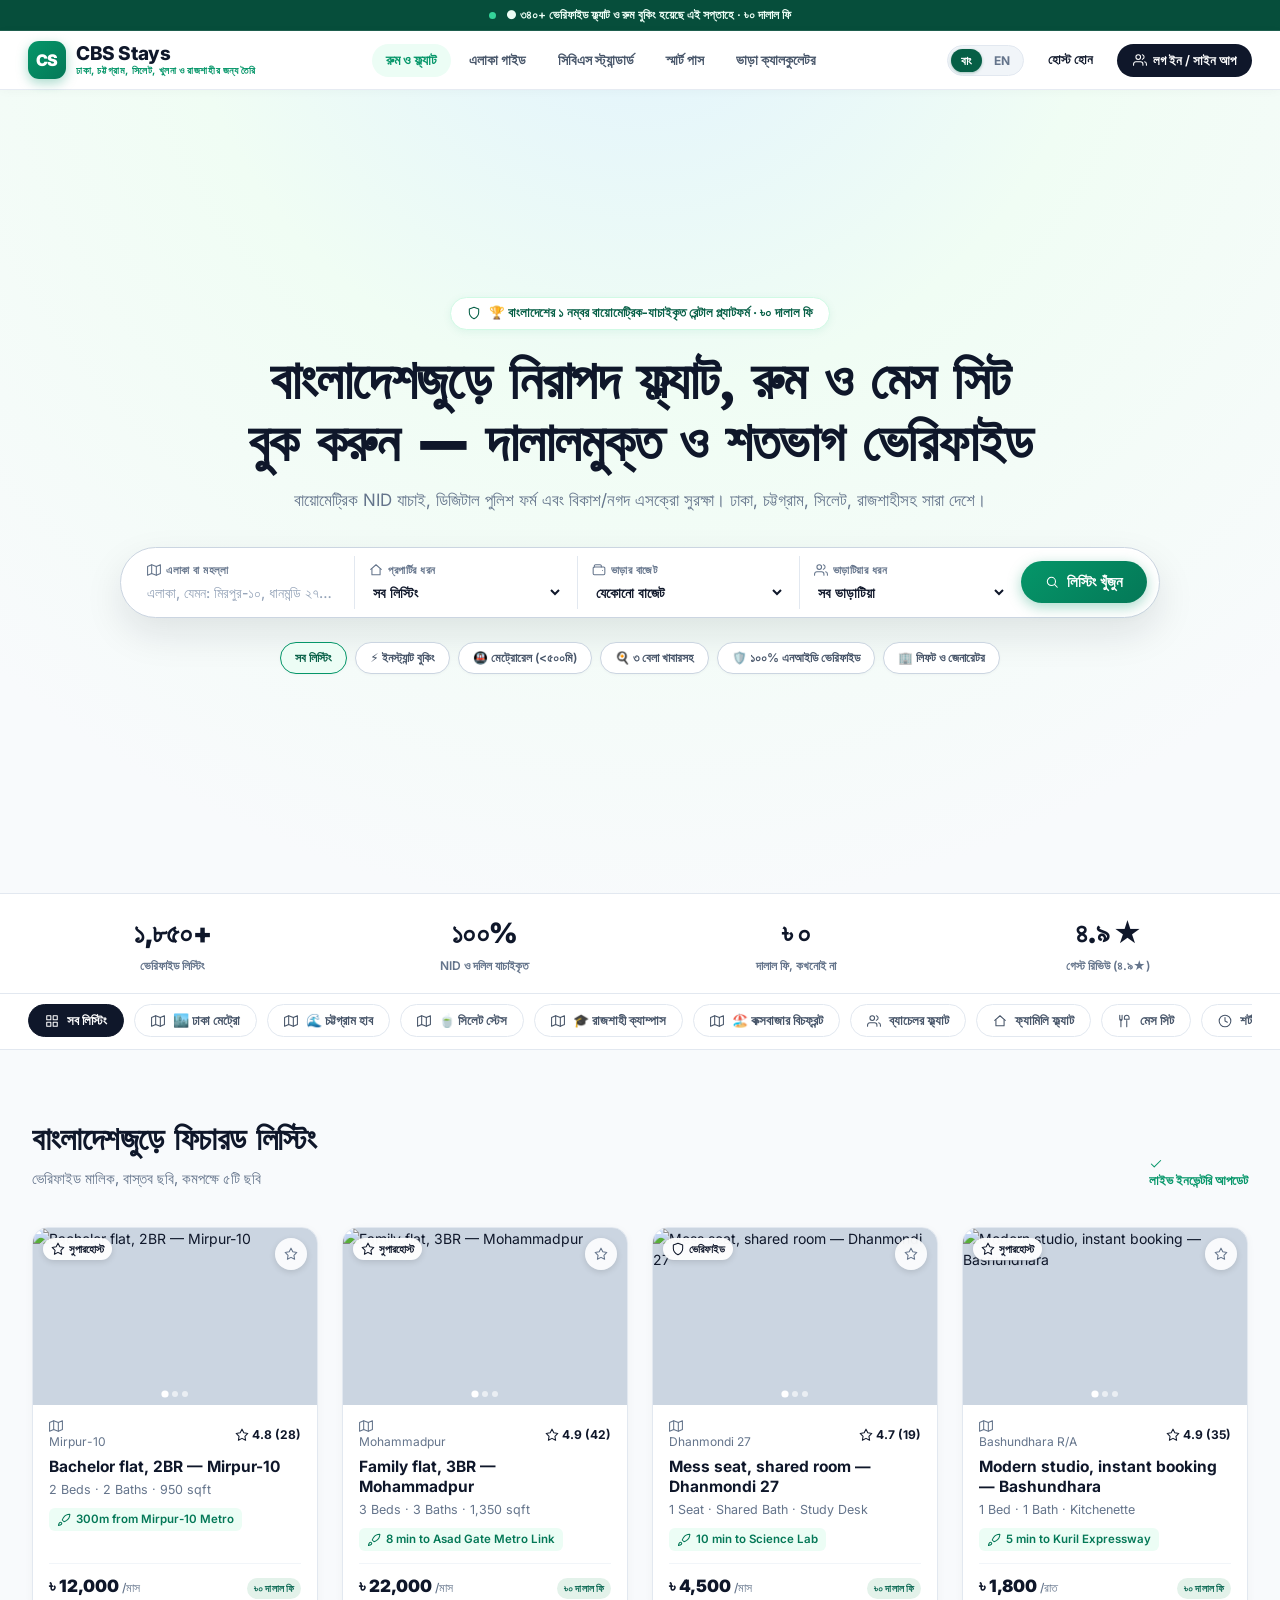
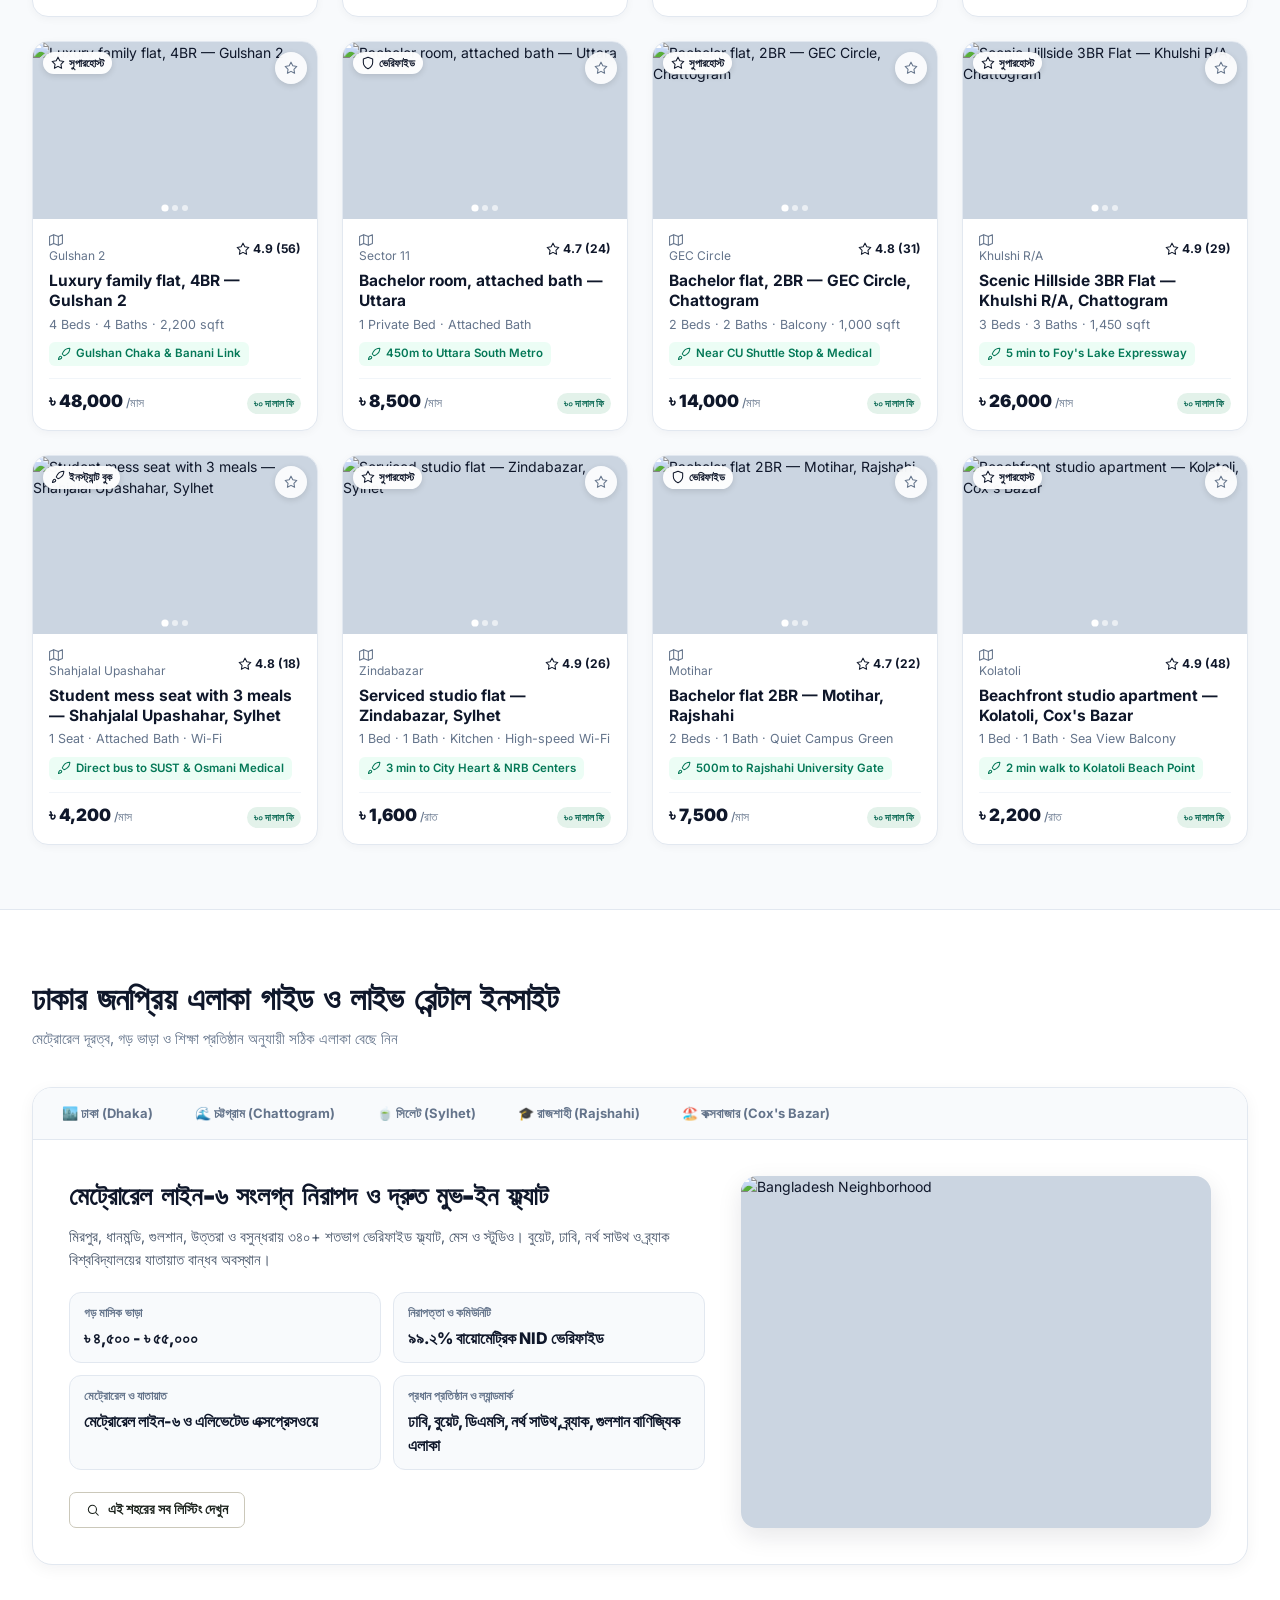
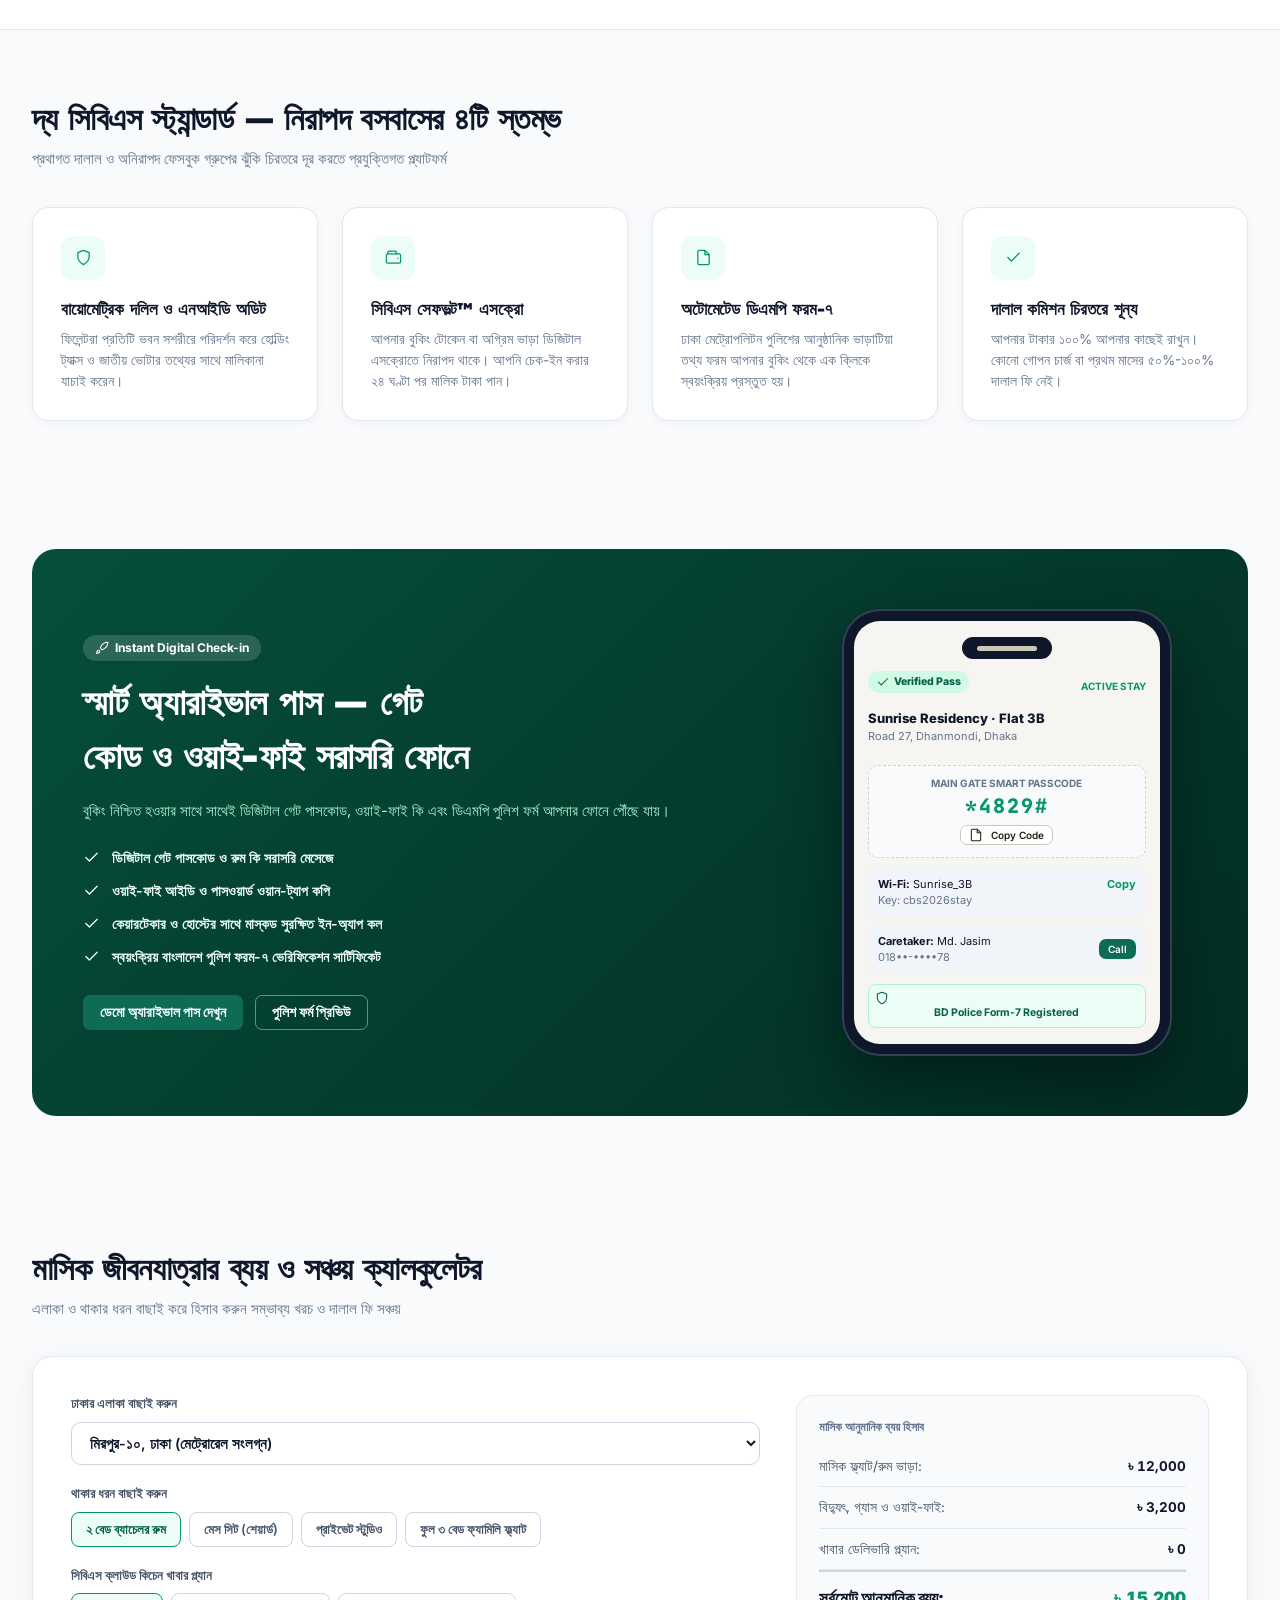
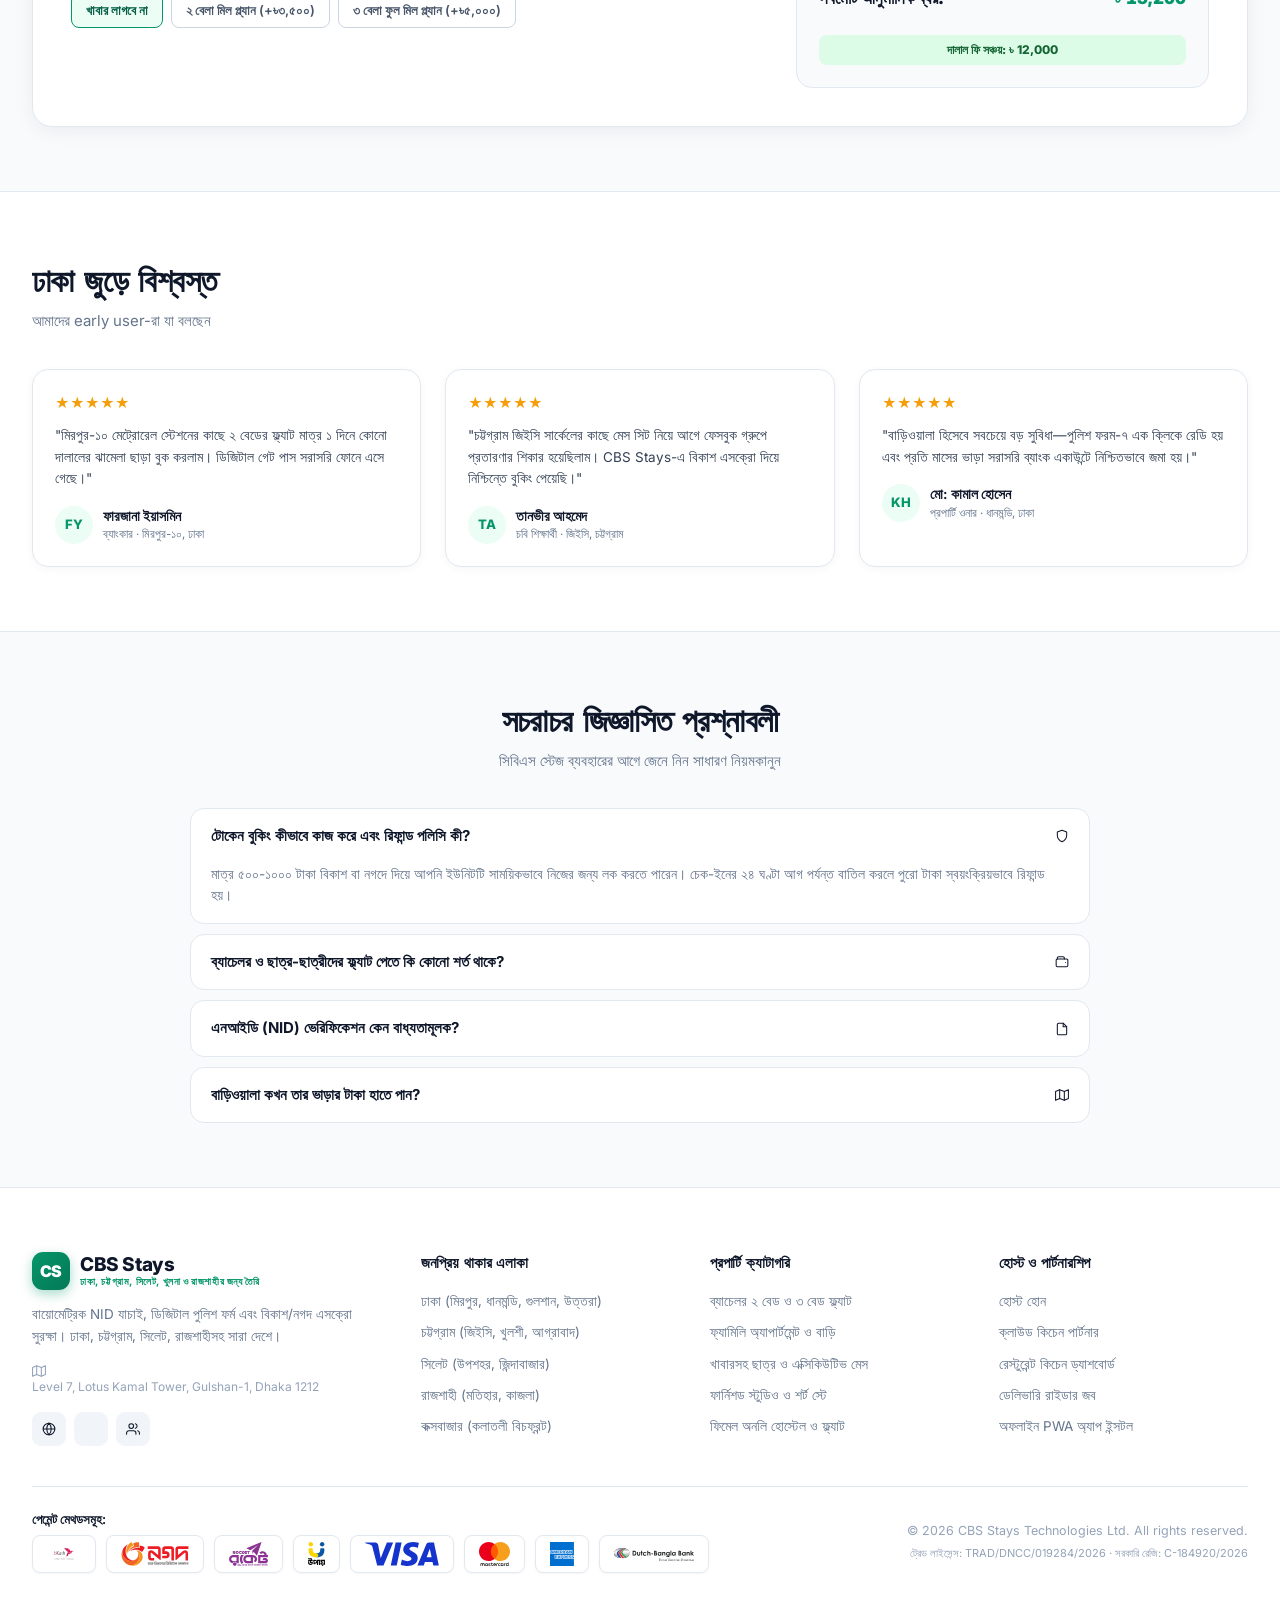
==== index.html @ ae47af61 "Support realistic asymmetric bus decks: independent row counts + front-row cutouts Real double-decke" ====
<!DOCTYPE html>
<html lang="bn">
<head>
<meta charset="UTF-8">
<meta name="viewport" content="width=device-width, initial-scale=1.0">
<title>CBS Stays</title>
<link rel="stylesheet" href="./assets/css/style.css">
<style>
:root{
  --site-max-w: min(94vw, 1540px);
}
/* ---- real photography & media styling with graceful offline fallbacks ---- */
.photo{
  position:relative;border-radius:var(--radius-md);overflow:hidden;aspect-ratio:4/3;flex:none;
  display:flex;align-items:flex-end;color:#fff;background-size:cover;background-position:center;background-repeat:no-repeat;
  transition:transform .3s cubic-bezier(.2,.8,.3,1);
}
.card:hover .photo{transform:scale(1.02)}
.photo::after{content:'';position:absolute;inset:0;background:linear-gradient(180deg, transparent 40%, rgba(0,0,0,.68) 100%)}
.photo .ph-label{position:relative;z-index:1;padding:8px 12px;font-size:11.5px;font-weight:700;display:flex;align-items:center;gap:6px;text-shadow:0 1px 3px rgba(0,0,0,.6)}
.ph1{background-image:linear-gradient(180deg,rgba(0,0,0,.08),rgba(0,0,0,.65)),url('https://images.unsplash.com/photo-1502672260266-1c1ef2d93688?auto=format&fit=crop&w=800&q=80');background-color:#2a6b58}
.ph2{background-image:linear-gradient(180deg,rgba(0,0,0,.08),rgba(0,0,0,.65)),url('https://images.unsplash.com/photo-1600585154340-be6161a56a0c?auto=format&fit=crop&w=800&q=80');background-color:#6b4a2a}
.ph3{background-image:linear-gradient(180deg,rgba(0,0,0,.08),rgba(0,0,0,.65)),url('https://images.unsplash.com/photo-1598928506311-c55ded91a20c?auto=format&fit=crop&w=800&q=80');background-color:#2a4a6b}
.ph4{background-image:linear-gradient(180deg,rgba(0,0,0,.08),rgba(0,0,0,.65)),url('https://images.unsplash.com/photo-1522708323590-d24dbb6b0267?auto=format&fit=crop&w=800&q=80');background-color:#6b2a55}
.ph5{background-image:linear-gradient(180deg,rgba(0,0,0,.08),rgba(0,0,0,.65)),url('https://images.unsplash.com/photo-1560448204-e02f11c3d0e2?auto=format&fit=crop&w=800&q=80');background-color:#5a6b2a}
.ph6{background-image:linear-gradient(180deg,rgba(0,0,0,.08),rgba(0,0,0,.65)),url('https://images.unsplash.com/photo-1554995207-c18c203602cb?auto=format&fit=crop&w=800&q=80');background-color:#2a5f6b}
.ph7{background-image:linear-gradient(180deg,rgba(0,0,0,.08),rgba(0,0,0,.65)),url('https://images.unsplash.com/photo-1586023492125-27b2c045efd7?auto=format&fit=crop&w=800&q=80');background-color:#1b3d2f}
.ph8{background-image:linear-gradient(180deg,rgba(0,0,0,.08),rgba(0,0,0,.65)),url('https://images.unsplash.com/photo-1513694203232-719a280e022f?auto=format&fit=crop&w=800&q=80');background-color:#36224a}
.ph-food1{background-image:linear-gradient(180deg,rgba(0,0,0,.1),rgba(0,0,0,.7)),url('https://images.unsplash.com/photo-1563379091339-03b21ab4a4f8?auto=format&fit=crop&w=800&q=80');background-color:#4a1f28}
.ph-food2{background-image:linear-gradient(180deg,rgba(0,0,0,.1),rgba(0,0,0,.7)),url('https://images.unsplash.com/photo-1633945274405-b6c8069047b0?auto=format&fit=crop&w=800&q=80');background-color:#5a3b22}
.ph-food3{background-image:linear-gradient(180deg,rgba(0,0,0,.1),rgba(0,0,0,.7)),url('https://images.unsplash.com/photo-1589302168068-964664d93dc0?auto=format&fit=crop&w=800&q=80');background-color:#1f3d54}

/* ---- search filters ---- */
.filter-bar{display:flex;gap:8px;flex-wrap:wrap;align-items:center;margin-bottom:18px}
.chip{display:inline-flex;align-items:center;gap:6px;padding:7px 13px;border-radius:999px;border:1px solid var(--border-strong);background:var(--surface);font-size:12.5px;font-weight:600;color:var(--fg-muted);cursor:pointer;transition:.12s ease}
.chip:hover{background:var(--surface-2)}
.chip.on{background:var(--brand);border-color:var(--brand);color:var(--brand-fg)}
.chip .icon{width:13px;height:13px}

.search-layout{display:grid;grid-template-columns:minmax(0,1fr) minmax(0,1fr);gap:18px}
@media (max-width:980px){.search-layout{grid-template-columns:1fr}}
.listing-list{display:flex;flex-direction:column;gap:14px}
.listing-card{display:flex;gap:14px;cursor:pointer}
.listing-card:hover{border-color:var(--border-strong)}
.listing-card .photo{width:132px;height:100px;aspect-ratio:auto}
.listing-body{flex:1;min-width:0;display:flex;flex-direction:column;gap:5px}
.listing-top{display:flex;justify-content:space-between;gap:8px}
.listing-title{font-weight:700;font-size:14px}
.listing-area{font-size:12px;color:var(--fg-muted);display:flex;align-items:center;gap:5px}
.listing-tags{display:flex;gap:5px;flex-wrap:wrap;margin-top:2px}
.listing-tags span{font-size:10.5px;font-weight:600;background:var(--surface-2);border:1px solid var(--border);color:var(--fg-muted);padding:2px 8px;border-radius:999px}
.listing-price{font-family:var(--font-display);font-weight:700;font-size:15px;white-space:nowrap}
.listing-price small{font-size:10.5px;color:var(--fg-muted);font-weight:500;font-family:var(--font-body)}
.listing-rating{display:flex;align-items:center;gap:4px;font-size:12px;font-weight:700}
.listing-rating .icon{color:var(--accent);width:13px;height:13px}

.map-panel{position:sticky;top:90px;height:fit-content;border-radius:var(--radius-lg);overflow:hidden;border:1px solid var(--border);background:
  repeating-linear-gradient(0deg, var(--surface-2) 0 1px, transparent 1px 40px),
  repeating-linear-gradient(90deg, var(--surface-2) 0 1px, transparent 1px 40px),
  var(--surface);
  aspect-ratio:1/1.05; padding:14px; display:flex; flex-direction:column;
}
.map-pin{position:absolute;background:var(--fg);color:var(--bg);font-size:11px;font-weight:700;padding:4px 9px;border-radius:999px;box-shadow:var(--shadow-md);transform:translate(-50%,-50%);cursor:pointer;white-space:nowrap}
.map-pin.active{background:var(--brand);color:var(--brand-fg)}
.map-inner{position:relative;flex:1;transition:opacity .25s ease}

/* ---- unit table ---- */
.unit-row{display:grid;grid-template-columns:72px minmax(0,1.6fr) minmax(0,1fr) auto;gap:14px;align-items:center;padding:16px;border:1px solid var(--border);border-radius:var(--radius-md);background:var(--surface);transition:.12s ease}
.unit-row > div{min-width:0}
.unit-row.selected{border-color:var(--brand);box-shadow:0 0 0 3px var(--brand-soft)}
.unit-row.blocked{opacity:.45;pointer-events:none}
.unit-row + .unit-row{margin-top:10px}
.unit-thumb{width:72px;height:56px;border-radius:9px}
.unit-name{font-weight:700;font-size:13.5px}
.unit-meta{font-size:11.5px;color:var(--fg-muted);margin-top:3px;display:flex;gap:10px;flex-wrap:wrap}
.unit-meta span{display:flex;align-items:center;gap:4px}
.unit-price{text-align:right;font-family:var(--font-display);font-weight:700;font-size:15px}
.unit-price small{display:block;font-size:10.5px;color:var(--fg-muted);font-weight:500;font-family:var(--font-body)}
@media (max-width:620px){.unit-row{grid-template-columns:1fr;text-align:left}.unit-thumb{width:100%;height:120px}.unit-price{text-align:left}}

.dep-note{display:flex;gap:9px;align-items:flex-start;background:var(--info-soft);color:var(--info);border-radius:var(--radius-md);padding:12px 14px;font-size:12.5px;margin-bottom:16px}
.dep-note .icon{margin-top:1px;flex:none}

/* ---- price breakdown ---- */
.price-row{display:flex;justify-content:space-between;font-size:13px;padding:8px 0;border-bottom:1px dashed var(--border)}
.price-row.total{border-bottom:none;padding-top:13px;font-weight:700;font-size:15px;font-family:var(--font-display)}
.pay-method{display:flex;align-items:center;gap:11px;padding:12px 14px;border:1px solid var(--border-strong);border-radius:var(--radius-md);cursor:pointer;transition:.12s ease}
.pay-method:hover{background:var(--surface-2)}
.pay-method.on{border-color:var(--brand);box-shadow:0 0 0 3px var(--brand-soft)}
.pay-method .pm-mark{width:34px;height:34px;border-radius:9px;display:flex;align-items:center;justify-content:center;font-weight:800;font-size:11px;color:#fff;flex:none}
.pay-method .pm-mark svg{display:block;max-width:24px;max-height:24px}
.pm-bkash{background:#e2136e}.pm-nagad{background:#f6921e}.pm-rocket{background:#8a3ffc}.pm-card{background:#ffffff;border:1px solid var(--border)}

.arrival-pass{border:1px dashed var(--brand);border-radius:var(--radius-lg);padding:20px;background:var(--brand-soft)}
.arrival-pass .ap-row{display:flex;gap:10px;align-items:flex-start;padding:9px 0;border-bottom:1px solid color-mix(in srgb, var(--brand) 20%, transparent)}
.arrival-pass .ap-row:last-child{border-bottom:none}
.arrival-pass .ap-row .icon{color:var(--brand-soft-ink);margin-top:2px}

/* ---- food discovery ---- */
.rest-card{display:flex;flex-direction:column;gap:10px}
.rest-card .photo{width:100%;height:120px;aspect-ratio:auto}
.rest-meta{display:flex;gap:10px;font-size:11.5px;color:var(--fg-muted);flex-wrap:wrap}
.rest-meta span{display:flex;align-items:center;gap:4px}

/* ---- order queue ---- */
.order-card{display:flex;gap:14px;align-items:flex-start}
.order-timer{width:52px;height:52px;border-radius:999px;background:var(--warn-soft);color:var(--warn);display:flex;align-items:center;justify-content:center;font-family:var(--font-mono);font-weight:700;font-size:13px;flex:none}
.order-items{font-size:12.5px;color:var(--fg-muted);margin-top:4px;line-height:1.6}

/* ---- rider job card ---- */
.job-card{border:1px solid var(--border);border-radius:var(--radius-lg);padding:18px;background:var(--surface)}
.job-route{display:flex;align-items:center;gap:0;margin:14px 0}
.job-route .pt{display:flex;flex-direction:column;align-items:center;gap:3px;flex:none}
.job-route .pt .d{width:9px;height:9px;border-radius:999px;background:var(--brand)}
.job-route .pt.end .d{background:var(--danger)}
.job-route .ln{flex:1;height:2px;background:repeating-linear-gradient(90deg,var(--border-strong) 0 6px, transparent 6px 11px);margin:0 6px}
.job-route .lbl{font-size:11.5px;color:var(--fg-muted);margin-top:4px;max-width:120px}

/* ---- owner onboarding wizard ---- */
.wizard-steps{display:flex;gap:6px;flex-wrap:wrap}
.wizard-step{display:flex;align-items:center;gap:8px;padding:8px 14px;border-radius:999px;border:1px solid var(--border-strong);background:var(--surface);font-size:12px;font-weight:600;color:var(--fg-muted);cursor:pointer}
.wizard-step .num{width:18px;height:18px;border-radius:999px;background:var(--surface-3);display:flex;align-items:center;justify-content:center;font-size:10px;flex:none}
.wizard-step.done{color:var(--ok);border-color:var(--ok)}
.wizard-step.done .num{background:var(--ok-soft);color:var(--ok)}
.wizard-step.on{color:var(--brand);border-color:var(--brand);background:var(--brand-soft)}
.wizard-step.on .num{background:var(--brand);color:var(--brand-fg)}
.wiz-grid{display:grid;grid-template-columns:repeat(2,minmax(0,1fr));gap:14px}
@media (max-width:620px){.wiz-grid{grid-template-columns:minmax(0,1fr)}}
.wiz-photo-slot{aspect-ratio:4/3;border:1.5px dashed var(--border-strong);border-radius:var(--radius-md);display:flex;align-items:center;justify-content:center;color:var(--fg-faint);background:var(--surface-2)}
.wiz-actions{display:flex;justify-content:space-between;margin-top:20px;gap:10px}

/* ---- availability calendar ---- */
.cal-legend{display:flex;gap:18px;margin-bottom:14px;flex-wrap:wrap}
.cal-legend span{display:flex;align-items:center;gap:6px;font-size:12px;color:var(--fg-muted)}
.cal-dot{width:11px;height:11px;border-radius:4px;display:inline-block}
.cal-avail{background:var(--ok-soft);border:1px solid var(--ok)}
.cal-booked{background:var(--danger-soft);border:1px solid var(--danger)}
.cal-blocked{background:var(--surface-3);border:1px solid var(--border-strong)}
.cal-grid{display:grid;grid-template-columns:repeat(7,minmax(0,1fr));gap:6px}
.cal-cell{aspect-ratio:1;border-radius:7px;display:flex;align-items:center;justify-content:center;font-size:11px;font-family:var(--font-mono);cursor:pointer;transition:.1s ease}
.cal-cell.avail{background:var(--ok-soft);color:var(--ok)}
.cal-cell.booked{background:var(--danger-soft);color:var(--danger)}
.cal-cell.blocked{background:var(--surface-3);color:var(--fg-faint)}
.cal-cell:hover{filter:brightness(0.95)}

/* ---- disputes ---- */
.dispute-card{display:flex;gap:14px;align-items:flex-start}
.dispute-ic{width:38px;height:38px;border-radius:10px;background:var(--danger-soft);color:var(--danger);display:flex;align-items:center;justify-content:center;flex:none}

/* ================= ADVANCED PUBLIC SITE (2026 PROPTECH REDESIGN) ================= */
#publicSite {
  min-height: 100vh;
  display: flex;
  flex-direction: column;
  width: 100%;
  background: #f8fafc;
  color: #0f172a;
  font-family: var(--font-body);
}

/* ===== ADVANCED 2026 PROPTECH PUBLIC SITE (NATIONWIDE BD & 100% RESPONSIVE) ===== */
:root {
  --pub-bg: #f8fafc;
  --pub-surface: #ffffff;
  --pub-fg: #0f172a;
  --pub-muted: #64748b;
  --pub-border: #e2e8f0;
  --pub-brand: #059669;
  --pub-brand-hover: #047857;
  --pub-brand-soft: #ecfdf5;
  --pub-brand-ink: #065f46;
  --pub-amber: #f59e0b;
  --pub-shadow-sm: 0 1px 3px rgba(15, 23, 42, 0.06);
  --pub-shadow-md: 0 4px 14px rgba(15, 23, 42, 0.08);
  --pub-shadow-lg: 0 12px 30px rgba(15, 23, 42, 0.1);
  --pub-shadow-xl: 0 20px 45px rgba(15, 23, 42, 0.13);
  --pub-max-w: 1400px;
}

html, body {
  max-width: 100%;
  overflow-x: hidden;
}

#publicSite {
  background: var(--pub-bg);
  color: var(--pub-fg);
  font-family: var(--font-body);
  width: 100%;
  max-width: 100%;
  overflow-x: hidden;
}

/* Glassmorphic Floating Header */
.pub-header {
  position: sticky;
  top: 0;
  z-index: 60;
  padding: 10px clamp(12px, 3vw, 28px);
  background: rgba(255, 255, 255, 0.94);
  backdrop-filter: blur(18px);
  -webkit-backdrop-filter: blur(18px);
  border-bottom: 1px solid rgba(226, 232, 240, 0.85);
  box-shadow: 0 1px 10px rgba(15, 23, 42, 0.03);
  width: 100%;
  box-sizing: border-box;
}
.pub-header-inner {
  max-width: var(--pub-max-w);
  margin: 0 auto;
  width: 100%;
  display: flex;
  align-items: center;
  justify-content: space-between;
  gap: 12px;
}
.pub-brand-logo {
  display: flex;
  align-items: center;
  gap: 10px;
  text-decoration: none;
  color: #0f172a;
  font-weight: 800;
  font-size: 19px;
  letter-spacing: -0.4px;
  flex: none;
}
.pub-brand-mark {
  width: 38px;
  height: 38px;
  border-radius: 11px;
  background: linear-gradient(135deg, #059669 0%, #047857 100%);
  color: #ffffff;
  display: flex;
  align-items: center;
  justify-content: center;
  font-weight: 900;
  font-size: 16px;
  box-shadow: 0 4px 12px rgba(5, 150, 105, 0.35);
}
.pub-brand-name {
  display: flex;
  flex-direction: column;
  line-height: 1.1;
}
.pub-brand-name .sub {
  font-size: 10px;
  color: #059669;
  font-weight: 700;
  text-transform: uppercase;
  letter-spacing: 0.6px;
}

.pub-nav {
  display: flex;
  align-items: center;
  gap: 4px;
}
.pub-nav-link {
  background: transparent;
  border: none;
  font-size: 13.5px;
  font-weight: 600;
  color: #475569;
  padding: 8px 14px;
  border-radius: 999px;
  cursor: pointer;
  transition: all .18s ease;
  white-space: nowrap;
}
.pub-nav-link:hover, .pub-nav-link.active {
  color: #059669;
  background: #ecfdf5;
}

.pub-header-actions {
  display: flex;
  align-items: center;
  gap: 10px;
  flex: none;
}
.pub-host-btn {
  font-size: 13px;
  font-weight: 600;
  color: #0f172a;
  text-decoration: none;
  padding: 8px 14px;
  border-radius: 999px;
  transition: background .18s ease;
  white-space: nowrap;
}
.pub-host-btn:hover {
  background: #f1f5f9;
}
.pub-login-btn {
  background: #0f172a;
  color: #ffffff;
  border: none;
  font-size: 13px;
  font-weight: 600;
  padding: 8px 16px;
  border-radius: 999px;
  cursor: pointer;
  transition: all .2s ease;
  display: inline-flex;
  align-items: center;
  gap: 6px;
  white-space: nowrap;
}
.pub-login-btn:hover {
  background: #059669;
  box-shadow: 0 4px 14px rgba(5, 150, 105, 0.3);
}

/* Mobile Menu Toggle Button */
.pub-mobile-menu-toggle {
  display: none;
  background: transparent;
  border: 1px solid #e2e8f0;
  border-radius: 10px;
  padding: 8px;
  color: #0f172a;
  cursor: pointer;
  align-items: center;
  justify-content: center;
  flex: none;
}
.pub-mobile-drawer {
  display: none;
  position: fixed;
  inset: 0;
  background: rgba(15, 23, 42, 0.6);
  backdrop-filter: blur(4px);
  z-index: 100;
}
.pub-mobile-drawer.open {
  display: flex;
}
.pub-mobile-drawer-content {
  background: #ffffff;
  width: 280px;
  max-width: 82vw;
  height: 100%;
  margin-left: auto;
  padding: 24px 20px;
  display: flex;
  flex-direction: column;
  gap: 12px;
  box-shadow: -4px 0 20px rgba(0,0,0,0.15);
  animation: slideDrawer .2s ease;
}
@keyframes slideDrawer {
  from { transform: translateX(100%); }
  to { transform: translateX(0); }
}

/* Live Ticker Bar */
.pub-live-ticker {
  background: #064e3b;
  color: #ecfdf5;
  font-size: 12px;
  font-weight: 600;
  padding: 6px clamp(12px, 3vw, 24px);
  display: flex;
  align-items: center;
  justify-content: center;
  gap: 10px;
  text-align: center;
  border-bottom: 1px solid rgba(255,255,255,0.1);
  width: 100%;
  box-sizing: border-box;
}
.pub-live-ticker .pulse-dot {
  width: 7px;
  height: 7px;
  border-radius: 50%;
  background: #34d399;
  box-shadow: 0 0 0 0 rgba(52, 211, 153, 0.7);
  animation: pulseDot 2s infinite;
  flex: none;
}
@keyframes pulseDot {
  0% { transform: scale(0.95); box-shadow: 0 0 0 0 rgba(52, 211, 153, 0.7); }
  70% { transform: scale(1); box-shadow: 0 0 0 7px rgba(52, 211, 153, 0); }
  100% { transform: scale(0.95); box-shadow: 0 0 0 0 rgba(52, 211, 153, 0); }
}

.lang-toggle button {
  color: #64748b;
  transition: background .15s, color .15s;
}
.lang-toggle button:hover:not(.active) {
  color: #0f172a;
}
.lang-toggle button.active {
  background: #065f46 !important;
  color: #ffffff !important;
  box-shadow: 0 1px 3px rgba(6,95,70,.35);
}
#pubPoliceFormBtn:hover {
  background: rgba(255,255,255,0.12) !important;
}

/* Modern Hero Section */
.pub-hero-wrap {
  position: relative;
  background: radial-gradient(circle at 50% -20%, #e0f2fe 0%, #f0fdf4 40%, #f8fafc 85%);
  padding: clamp(32px, 5vw, 68px) clamp(16px, 3vw, 32px) clamp(36px, 6vw, 72px);
  border-bottom: 1px solid #e2e8f0;
  overflow: hidden;
  width: 100%;
  box-sizing: border-box;
  min-height: calc(100vh - 96px);
  display: flex;
  align-items: center;
  justify-content: center;
}
@media (max-width: 760px) {
  .pub-hero-wrap { min-height: calc(100vh - 84px); }
}
.pub-hero {
  max-width: var(--pub-max-w);
  margin: 0 auto;
  text-align: center;
  position: relative;
  z-index: 2;
  width: 100%;
}
.pub-hero-badge {
  display: inline-flex;
  align-items: center;
  gap: 8px;
  background: #ffffff;
  border: 1px solid #d1fae5;
  color: #065f46;
  padding: 6px 16px;
  border-radius: 999px;
  font-size: 12.5px;
  font-weight: 700;
  box-shadow: 0 2px 8px rgba(5, 150, 105, 0.08);
  margin-bottom: 18px;
  max-width: 95%;
}
.pub-hero h1 {
  font-size: clamp(26px, 4.2vw, 54px);
  font-weight: 900;
  line-height: 1.15;
  color: #0f172a;
  letter-spacing: -1.2px;
  margin: 0 auto 16px;
  max-width: 980px;
}
.pub-hero h1 .highlight {
  background: linear-gradient(135deg, #059669 0%, #0d9488 100%);
  -webkit-background-clip: text;
  -webkit-text-fill-color: transparent;
}
.pub-hero p {
  font-size: clamp(14px, 1.8vw, 17px);
  color: #64748b;
  max-width: 760px;
  margin: 0 auto 32px;
  line-height: 1.6;
}

/* Capsule Search Bar (Responsive 100%) */
.pub-capsule-search {
  max-width: 1040px;
  margin: 0 auto;
  background: #ffffff;
  border-radius: clamp(18px, 3vw, 999px);
  border: 1px solid #cbd5e1;
  box-shadow: 0 16px 38px rgba(15, 23, 42, 0.1);
  display: flex;
  align-items: center;
  padding: 8px 12px;
  transition: box-shadow .2s ease, border-color .2s ease;
  box-sizing: border-box;
  width: 100%;
}
.pub-capsule-search:hover, .pub-capsule-search:focus-within {
  box-shadow: 0 20px 48px rgba(5, 150, 105, 0.16);
  border-color: #059669;
}
.pub-search-segment {
  flex: 1;
  min-width: 0;
  padding: 6px 14px;
  text-align: left;
  border-right: 1px solid #e2e8f0;
  box-sizing: border-box;
}
.pub-search-segment:last-of-type {
  border-right: none;
}
.pub-search-segment label {
  display: flex;
  align-items: center;
  gap: 5px;
  font-size: 11px;
  font-weight: 700;
  text-transform: uppercase;
  letter-spacing: 0.5px;
  color: #64748b;
  margin-bottom: 4px;
}
.pub-search-segment input, .pub-search-segment select {
  width: 100%;
  border: none;
  background: transparent;
  font-size: 14px;
  font-weight: 600;
  color: #0f172a;
  outline: none;
  padding: 0;
  box-sizing: border-box;
}
.pub-search-segment input::placeholder {
  color: #94a3b8;
  font-weight: 500;
}
.pub-search-cta {
  background: linear-gradient(135deg, #059669 0%, #047857 100%);
  color: #ffffff;
  border: none;
  padding: 12px 24px;
  border-radius: 999px;
  font-size: 14.5px;
  font-weight: 700;
  cursor: pointer;
  display: flex;
  align-items: center;
  gap: 8px;
  box-shadow: 0 4px 14px rgba(5, 150, 105, 0.35);
  transition: all .2s ease;
  flex: none;
  white-space: nowrap;
}
.pub-search-cta:hover {
  transform: translateY(-1px);
  box-shadow: 0 8px 20px rgba(5, 150, 105, 0.45);
}

/* Quick Filter Chips (Horizontal swipe on mobile) */
.pub-quick-chips-wrap {
  width: 100%;
  overflow-x: auto;
  -webkit-overflow-scrolling: touch;
  scrollbar-width: none;
  margin-top: 20px;
  padding: 4px 0;
}
.pub-quick-chips-wrap::-webkit-scrollbar {
  display: none;
}
.pub-quick-chips {
  display: flex;
  align-items: center;
  justify-content: center;
  gap: 8px;
  flex-wrap: nowrap;
  width: max-content;
  margin: 0 auto;
  padding: 0 8px;
}
.pub-quick-chip {
  padding: 6px 14px;
  border-radius: 999px;
  font-size: 12px;
  font-weight: 600;
  background: #ffffff;
  border: 1px solid #cbd5e1;
  color: #475569;
  cursor: pointer;
  transition: all .16s ease;
  white-space: nowrap;
  display: flex;
  align-items: center;
  gap: 6px;
  box-shadow: 0 1px 3px rgba(0,0,0,0.03);
}
.pub-quick-chip:hover, .pub-quick-chip.on {
  border-color: #059669;
  background: #ecfdf5;
  color: #065f46;
  font-weight: 700;
}

/* Trust Stats Strip */
.pub-stats-strip {
  border-bottom: 1px solid #e2e8f0;
  background: #ffffff;
  padding: 18px clamp(16px, 3vw, 28px);
  width: 100%;
  box-sizing: border-box;
}
.pub-stats-inner {
  max-width: var(--pub-max-w);
  margin: 0 auto;
  display: grid;
  grid-template-columns: repeat(4, 1fr);
  gap: clamp(12px, 2.5vw, 24px);
  text-align: center;
}
.pub-stat-item .num {
  font-size: clamp(20px, 2.8vw, 28px);
  font-weight: 900;
  color: #0f172a;
  letter-spacing: -0.5px;
}
.pub-stat-item .label {
  font-size: 12px;
  color: #64748b;
  font-weight: 600;
  margin-top: 3px;
}

/* Category Slider Bar (Airbnb style) */
.pub-cats-bar {
  border-bottom: 1px solid #e2e8f0;
  background: #ffffff;
  position: sticky;
  top: 61px;
  z-index: 50;
  padding: 10px clamp(12px, 3vw, 28px);
  width: 100%;
  box-sizing: border-box;
}
.pub-cats-inner {
  max-width: var(--pub-max-w);
  margin: 0 auto;
  display: flex;
  align-items: center;
  gap: 10px;
  overflow-x: auto;
  -webkit-overflow-scrolling: touch;
  scrollbar-width: none;
  padding-bottom: 2px;
}
.pub-cats-inner::-webkit-scrollbar {
  display: none;
}
.pub-cat-pill {
  display: flex;
  align-items: center;
  gap: 8px;
  padding: 7px 16px;
  border-radius: 999px;
  border: 1px solid #e2e8f0;
  background: #ffffff;
  color: #475569;
  font-size: 13px;
  font-weight: 600;
  cursor: pointer;
  white-space: nowrap;
  flex: none;
  transition: all .16s ease;
}
.pub-cat-pill:hover, .pub-cat-pill.active {
  border-color: #0f172a;
  background: #0f172a;
  color: #ffffff;
}

/* Section Containers */
.pub-section {
  max-width: var(--pub-max-w);
  margin: 0 auto;
  padding: clamp(36px, 5vw, 68px) clamp(16px, 3vw, 32px);
  width: 100%;
  box-sizing: border-box;
}
.pub-sec-header {
  margin-bottom: clamp(20px, 3vw, 36px);
  display: flex;
  align-items: flex-end;
  justify-content: space-between;
  flex-wrap: wrap;
  gap: 14px;
}
.pub-sec-header h2 {
  font-size: clamp(22px, 3vw, 32px);
  font-weight: 800;
  letter-spacing: -0.6px;
  color: #0f172a;
  margin: 0 0 6px;
}
.pub-sec-header p {
  color: #64748b;
  font-size: clamp(13px, 1.6vw, 15px);
  margin: 0;
}

/* 4-Column Modern Listing Grid */
.pub-listing-grid {
  display: grid;
  grid-template-columns: repeat(4, minmax(0, 1fr));
  gap: clamp(16px, 2.5vw, 24px);
  width: 100%;
  box-sizing: border-box;
}

.pub-listing-card-modern {
  background: #ffffff;
  border-radius: 16px;
  border: 1px solid #e2e8f0;
  overflow: hidden;
  box-shadow: 0 2px 8px rgba(15, 23, 42, 0.04);
  transition: transform .22s cubic-bezier(0.2, 0.8, 0.2, 1), box-shadow .22s ease, border-color .22s ease;
  cursor: pointer;
  display: flex;
  flex-direction: column;
  width: 100%;
  box-sizing: border-box;
}
.pub-listing-card-modern:hover {
  transform: translateY(-4px);
  box-shadow: 0 14px 28px rgba(15, 23, 42, 0.1);
  border-color: #cbd5e1;
}

.pub-card-media {
  position: relative;
  width: 100%;
  aspect-ratio: 16/10;
  background: #cbd5e1;
  overflow: hidden;
}
.pub-card-img {
  width: 100%;
  height: 100%;
  object-fit: cover;
  display: block;
  transition: transform .35s ease;
}
.pub-listing-card-modern:hover .pub-card-img {
  transform: scale(1.04);
}
.pub-card-badge-top {
  position: absolute;
  top: 10px;
  left: 10px;
  background: rgba(255, 255, 255, 0.94);
  backdrop-filter: blur(8px);
  color: #0f172a;
  font-size: 11px;
  font-weight: 700;
  padding: 3px 8px;
  border-radius: 999px;
  box-shadow: 0 2px 6px rgba(0,0,0,0.12);
  display: flex;
  align-items: center;
  gap: 4px;
}
.pub-card-wishlist {
  position: absolute;
  top: 10px;
  right: 10px;
  width: 32px;
  height: 32px;
  border-radius: 50%;
  background: rgba(255, 255, 255, 0.88);
  backdrop-filter: blur(6px);
  border: none;
  cursor: pointer;
  display: flex;
  align-items: center;
  justify-content: center;
  color: #64748b;
  transition: all .15s ease;
  box-shadow: 0 2px 6px rgba(0,0,0,0.12);
}
.pub-card-wishlist:hover, .pub-card-wishlist.active {
  color: #ef4444;
  transform: scale(1.1);
}
.pub-card-dots {
  position: absolute;
  bottom: 8px;
  left: 50%;
  transform: translateX(-50%);
  display: flex;
  gap: 4px;
}
.pub-card-dot {
  width: 6px;
  height: 6px;
  border-radius: 50%;
  background: rgba(255, 255, 255, 0.6);
  cursor: pointer;
  transition: all .15s ease;
}
.pub-card-dot.on {
  background: #ffffff;
  transform: scale(1.2);
}

.pub-card-body {
  padding: 14px 16px 16px;
  display: flex;
  flex-direction: column;
  flex: 1;
}
.pub-card-top-row {
  display: flex;
  align-items: center;
  justify-content: space-between;
  font-size: 12px;
  color: #64748b;
  margin-bottom: 6px;
}
.pub-card-rating {
  display: flex;
  align-items: center;
  gap: 3px;
  font-weight: 700;
  color: #0f172a;
}
.pub-card-title {
  font-size: 15.5px;
  font-weight: 700;
  color: #0f172a;
  line-height: 1.3;
  margin-bottom: 4px;
  display: -webkit-box;
  -webkit-line-clamp: 2;
  -webkit-box-orient: vertical;
  overflow: hidden;
}
.pub-card-specs {
  font-size: 12.5px;
  color: #64748b;
  margin-bottom: 8px;
}
.pub-card-metro {
  display: inline-flex;
  align-items: center;
  gap: 5px;
  font-size: 11.5px;
  color: #047857;
  background: #ecfdf5;
  padding: 3px 8px;
  border-radius: 6px;
  font-weight: 600;
  margin-bottom: 12px;
  width: fit-content;
}
.pub-card-footer {
  margin-top: auto;
  padding-top: 10px;
  border-top: 1px solid #f1f5f9;
  display: flex;
  align-items: baseline;
  justify-content: space-between;
}
.pub-card-price {
  font-size: 17px;
  font-weight: 900;
  color: #0f172a;
}
.pub-card-price small {
  font-size: 12px;
  font-weight: 500;
  color: #64748b;
}

/* Nationwide Cities & Hubs Explorer */
.pub-neighbor-box {
  background: #ffffff;
  border-radius: 20px;
  border: 1px solid #e2e8f0;
  overflow: hidden;
  box-shadow: 0 4px 16px rgba(15, 23, 42, 0.05);
  width: 100%;
  box-sizing: border-box;
}
.pub-neighbor-tabs-wrap {
  overflow-x: auto;
  -webkit-overflow-scrolling: touch;
  scrollbar-width: none;
  background: #f8fafc;
  border-bottom: 1px solid #e2e8f0;
  padding: 8px 12px;
}
.pub-neighbor-tabs-wrap::-webkit-scrollbar {
  display: none;
}
.pub-neighbor-tabs {
  display: flex;
  gap: 8px;
  width: max-content;
}
.pub-neighbor-tab {
  padding: 8px 16px;
  border-radius: 999px;
  border: 1px solid transparent;
  background: transparent;
  font-size: 13px;
  font-weight: 700;
  color: #64748b;
  cursor: pointer;
  transition: all .16s ease;
  white-space: nowrap;
}
.pub-neighbor-tab:hover, .pub-neighbor-tab.active {
  background: #ffffff;
  color: #059669;
  border-color: #cbd5e1;
  box-shadow: 0 2px 6px rgba(0,0,0,0.04);
}

.pub-neighbor-grid {
  display: grid;
  grid-template-columns: 1.15fr 0.85fr;
  padding: clamp(20px, 3.5vw, 36px);
  gap: clamp(20px, 3.5vw, 36px);
  align-items: center;
  box-sizing: border-box;
}
.pub-neighbor-content h3 {
  font-size: clamp(20px, 2.5vw, 26px);
  font-weight: 800;
  color: #0f172a;
  margin: 0 0 10px;
}
.pub-neighbor-content p {
  font-size: 14.5px;
  line-height: 1.6;
  color: #475569;
  margin: 0 0 20px;
}
.pub-neighbor-metrics {
  display: grid;
  grid-template-columns: 1fr 1fr;
  gap: 12px;
  margin-bottom: 22px;
}
.pub-neighbor-metric-card {
  background: #f8fafc;
  border: 1px solid #e2e8f0;
  border-radius: 12px;
  padding: 12px 14px;
}
.pub-neighbor-metric-card .lbl {
  font-size: 11.5px;
  color: #64748b;
  font-weight: 600;
  text-transform: uppercase;
}
.pub-neighbor-metric-card .val {
  font-size: 16px;
  font-weight: 800;
  color: #0f172a;
  margin-top: 4px;
}
.pub-neighbor-media {
  border-radius: 16px;
  overflow: hidden;
  aspect-ratio: 4/3;
  box-shadow: 0 8px 24px rgba(15, 23, 42, 0.1);
  background: #cbd5e1;
}
.pub-neighbor-media img {
  width: 100%;
  height: 100%;
  object-fit: cover;
  display: block;
}

/* The CBS Standard (4 Pillars) */
.pub-standard-grid {
  display: grid;
  grid-template-columns: repeat(4, 1fr);
  gap: clamp(16px, 2.5vw, 24px);
  width: 100%;
  box-sizing: border-box;
}
.pub-standard-card {
  background: #ffffff;
  border: 1px solid #e2e8f0;
  border-radius: 16px;
  padding: clamp(20px, 3vw, 28px);
  box-shadow: 0 2px 8px rgba(15, 23, 42, 0.04);
  transition: all .2s ease;
  box-sizing: border-box;
}
.pub-standard-card:hover {
  transform: translateY(-3px);
  box-shadow: 0 10px 22px rgba(15, 23, 42, 0.08);
  border-color: #cbd5e1;
}
.pub-standard-icon {
  width: 44px;
  height: 44px;
  border-radius: 12px;
  background: #ecfdf5;
  color: #059669;
  display: flex;
  align-items: center;
  justify-content: center;
  font-size: 20px;
  margin-bottom: 16px;
}
.pub-standard-card h4 {
  font-size: 17px;
  font-weight: 800;
  color: #0f172a;
  margin: 0 0 8px;
}
.pub-standard-card p {
  font-size: 13.5px;
  line-height: 1.55;
  color: #64748b;
  margin: 0;
}

/* Smart Arrival Pass Showcase */
.pub-pass-wrap {
  background: linear-gradient(135deg, #064e3b 0%, #022c22 100%);
  color: #ffffff;
  border-radius: 24px;
  padding: clamp(28px, 5vw, 60px) clamp(20px, 4vw, 56px);
  overflow: hidden;
  box-sizing: border-box;
  width: 100%;
}
.pub-pass-showcase {
  display: grid;
  grid-template-columns: 1fr 380px;
  gap: clamp(24px, 4vw, 48px);
  align-items: center;
  box-sizing: border-box;
}
.pub-pass-info h2 {
  font-size: clamp(24px, 3.5vw, 36px);
  font-weight: 900;
  letter-spacing: -0.6px;
  color: #ffffff;
  margin: 0 0 16px;
}
.pub-pass-info p {
  font-size: 15px;
  line-height: 1.6;
  color: #a7f3d0;
  margin: 0 0 24px;
}
.pub-pass-features {
  display: flex;
  flex-direction: column;
  gap: 12px;
  margin-bottom: 28px;
}
.pub-pass-feat-row {
  display: flex;
  align-items: center;
  gap: 12px;
  font-size: 14px;
  font-weight: 600;
  color: #ecfdf5;
}
.pub-pass-feat-row i {
  color: #34d399;
  flex: none;
}

/* Realistic Smartphone Mockup */
.phone-mockup {
  width: 100%;
  max-width: 330px;
  margin: 0 auto;
  background: #0f172a;
  border-radius: 38px;
  padding: 12px;
  box-shadow: 0 24px 60px rgba(0, 0, 0, 0.4), inset 0 0 0 2px #334155;
  box-sizing: border-box;
}
.phone-screen {
  background: #ffffff;
  border-radius: 28px;
  padding: 16px 14px;
  color: #0f172a;
  font-size: 12px;
  box-sizing: border-box;
}
.phone-notch {
  width: 90px;
  height: 16px;
  background: #0f172a;
  border-radius: 999px;
  margin: 0 auto 12px;
}
.phone-pass-badge {
  background: #d1fae5;
  color: #065f46;
  font-size: 10.5px;
  font-weight: 800;
  padding: 3px 8px;
  border-radius: 999px;
  display: inline-flex;
  align-items: center;
  gap: 4px;
  margin-bottom: 8px;
}
.phone-pass-code {
  background: #f8fafc;
  border: 1px dashed #cbd5e1;
  border-radius: 10px;
  padding: 10px;
  text-align: center;
  margin: 10px 0;
}
.phone-pass-code .code {
  font-family: var(--font-mono);
  font-size: 20px;
  font-weight: 900;
  color: #059669;
  letter-spacing: 2px;
}

/* Rent & Living Cost Estimator */
.pub-calc-card {
  background: #ffffff;
  border-radius: 20px;
  border: 1px solid #e2e8f0;
  padding: clamp(20px, 4vw, 38px);
  box-shadow: 0 4px 20px rgba(15, 23, 42, 0.06);
  display: grid;
  grid-template-columns: 1.25fr 0.75fr;
  gap: clamp(20px, 3.5vw, 36px);
  box-sizing: border-box;
  width: 100%;
}
.calc-field-group {
  margin-bottom: 20px;
}
.calc-field-group label {
  display: block;
  font-size: 12.5px;
  font-weight: 700;
  color: #475569;
  margin-bottom: 8px;
}
.calc-select {
  width: 100%;
  padding: 11px 14px;
  border-radius: 10px;
  border: 1px solid #cbd5e1;
  font-size: 14.5px;
  font-weight: 600;
  color: #0f172a;
  background: #ffffff;
  outline: none;
  box-sizing: border-box;
}
.calc-opts-row {
  display: flex;
  gap: 8px;
  flex-wrap: wrap;
}
.calc-opt-btn {
  padding: 8px 14px;
  border-radius: 8px;
  border: 1px solid #cbd5e1;
  background: #ffffff;
  font-size: 13px;
  font-weight: 600;
  color: #475569;
  cursor: pointer;
  transition: all .16s ease;
}
.calc-opt-btn.on {
  border-color: #059669;
  background: #ecfdf5;
  color: #065f46;
  font-weight: 700;
}
.calc-results-box {
  background: #f8fafc;
  border: 1px solid #e2e8f0;
  border-radius: 16px;
  padding: 22px;
  display: flex;
  flex-direction: column;
  justify-content: space-between;
  box-sizing: border-box;
}
.calc-res-item {
  display: flex;
  align-items: center;
  justify-content: space-between;
  padding: 10px 0;
  border-bottom: 1px solid #e2e8f0;
  font-size: 13.5px;
}
.calc-res-item:last-of-type {
  border-bottom: none;
}
.calc-res-item.total {
  font-size: 17px;
  font-weight: 900;
  color: #0f172a;
  padding-top: 14px;
  border-top: 2px solid #cbd5e1;
}
.calc-savings-badge {
  background: #dcfce7;
  color: #166534;
  font-size: 12px;
  font-weight: 800;
  padding: 6px 12px;
  border-radius: 8px;
  text-align: center;
  margin-top: 14px;
}

/* Cloud Kitchen Food Banner */
.pub-food-banner {
  background: linear-gradient(135deg, #fffbeb 0%, #fef3c7 100%);
  border: 1px solid #fde68a;
  border-radius: 20px;
  padding: clamp(24px, 4vw, 40px);
  display: grid;
  grid-template-columns: 1fr 340px;
  gap: clamp(20px, 3.5vw, 36px);
  align-items: center;
  box-sizing: border-box;
  width: 100%;
}
.pub-food-banner h3 {
  font-size: clamp(20px, 2.8vw, 28px);
  font-weight: 900;
  color: #92400e;
  margin: 0 0 10px;
}
.pub-food-banner p {
  font-size: 14.5px;
  line-height: 1.6;
  color: #b45309;
  margin: 0 0 18px;
}
.pub-food-img-card {
  border-radius: 16px;
  overflow: hidden;
  box-shadow: 0 8px 24px rgba(180, 83, 9, 0.15);
  aspect-ratio: 4/3;
  background: #fde68a;
}
.pub-food-img-card img {
  width: 100%;
  height: 100%;
  object-fit: cover;
  display: block;
}

/* Testimonials */
.pub-testi-grid {
  display: grid;
  grid-template-columns: repeat(3, 1fr);
  gap: clamp(16px, 2.5vw, 24px);
  width: 100%;
  box-sizing: border-box;
}
.pub-testi-card {
  background: #ffffff;
  border: 1px solid #e2e8f0;
  border-radius: 16px;
  padding: 22px;
  box-shadow: 0 2px 8px rgba(15, 23, 42, 0.04);
  box-sizing: border-box;
}
.pub-testi-stars {
  color: #f59e0b;
  margin-bottom: 12px;
}
.pub-testi-quote {
  font-size: 13.5px;
  line-height: 1.6;
  color: #334155;
  margin-bottom: 16px;
}
.pub-testi-author {
  display: flex;
  align-items: center;
  gap: 10px;
}
.pub-testi-avatar {
  width: 38px;
  height: 38px;
  border-radius: 50%;
  background: #ecfdf5;
  color: #059669;
  font-weight: 800;
  display: flex;
  align-items: center;
  justify-content: center;
  font-size: 13px;
  flex: none;
}
.pub-testi-name {
  font-size: 13.5px;
  font-weight: 700;
  color: #0f172a;
}
.pub-testi-role {
  font-size: 11.5px;
  color: #64748b;
}

/* FAQ Accordion */
.pub-faq-list {
  max-width: 900px;
  margin: 0 auto;
  display: flex;
  flex-direction: column;
  gap: 10px;
  width: 100%;
  box-sizing: border-box;
}
.pub-faq-item {
  background: #ffffff;
  border: 1px solid #e2e8f0;
  border-radius: 14px;
  overflow: hidden;
  box-sizing: border-box;
}
.pub-faq-q {
  padding: 16px 20px;
  font-size: 15px;
  font-weight: 700;
  color: #0f172a;
  cursor: pointer;
  display: flex;
  align-items: center;
  justify-content: space-between;
  gap: 12px;
}
.pub-faq-a {
  padding: 0 20px 16px;
  font-size: 13.5px;
  line-height: 1.6;
  color: #64748b;
  display: none;
}
.pub-faq-item.open .pub-faq-a {
  display: block;
}

/* Deep Footer */
.pub-footer {
  background: #ffffff;
  border-top: 1px solid #e2e8f0;
  padding: clamp(36px, 5vw, 64px) clamp(16px, 3vw, 32px) 24px;
  width: 100%;
  box-sizing: border-box;
}
.pub-footer-inner {
  max-width: var(--pub-max-w);
  margin: 0 auto;
  width: 100%;
}
.pub-footer-grid {
  display: grid;
  grid-template-columns: 1.4fr 1fr 1fr 1fr;
  gap: clamp(24px, 3.5vw, 40px);
  margin-bottom: 40px;
  box-sizing: border-box;
}
.pub-footer-col h4 {
  font-size: 14.5px;
  font-weight: 800;
  color: #0f172a;
  margin: 0 0 16px;
}
.pub-footer-links {
  list-style: none;
  padding: 0;
  margin: 0;
  display: flex;
  flex-direction: column;
  gap: 10px;
}
.pub-footer-links a {
  color: #64748b;
  font-size: 13.5px;
  text-decoration: none;
  transition: color .15s ease;
}
.pub-footer-links a:hover {
  color: #059669;
}
.pub-footer-social {
  display: flex;
  gap: 8px;
  margin-top: 16px;
}
.pub-footer-social a {
  display: flex;
  align-items: center;
  justify-content: center;
  width: 34px;
  height: 34px;
  border-radius: 9px;
  background: #f1f5f9;
  color: #0f172a;
  text-decoration: none;
  transition: all .15s ease;
}
.pub-footer-social a:hover {
  background: #059669;
  color: #ffffff;
}

.pub-footer-bottom {
  border-top: 1px solid #e2e8f0;
  padding-top: 24px;
  display: flex;
  justify-content: space-between;
  align-items: center;
  flex-wrap: wrap;
  gap: 16px;
  font-size: 12.5px;
  color: #94a3b8;
}

/* Payment Chip Badges (Official SVG vector logos) */

/* Official Payment Logo Chips */
.pub-pay-chips {
  display: flex;
  gap: 10px;
  flex-wrap: wrap;
  align-items: center;
}
.pub-pay-chip {
  height: 38px;
  padding: 4px 14px;
  border-radius: 8px;
  background: #ffffff;
  border: 1px solid #e2e8f0;
  display: inline-flex;
  align-items: center;
  justify-content: center;
  box-shadow: 0 1px 3px rgba(0,0,0,0.04);
  transition: transform .15s ease, box-shadow .15s ease, border-color .15s ease;
  flex: none;
}
.pub-pay-chip:hover {
  transform: translateY(-1px);
  box-shadow: 0 4px 12px rgba(0,0,0,0.08);
  border-color: #cbd5e1;
}
.pub-pay-chip img {
  height: 24px;
  max-width: 80px;
  width: auto;
  object-fit: contain;
  display: block;
}
.pay-method .pm-mark {
  width: 46px;
  height: 34px;
  border-radius: 8px;
  background: #ffffff;
  border: 1px solid #e2e8f0;
  display: flex;
  align-items: center;
  justify-content: center;
  padding: 4px 6px;
  box-sizing: border-box;
  flex: none;
}
.pay-method .pm-mark img {
  max-height: 22px;
  max-width: 38px;
  width: auto;
  object-fit: contain;
  display: block;
}


.pub-login-card {
  position: fixed;
  inset: 0;
  background: rgba(15, 23, 42, 0.6);
  backdrop-filter: blur(4px);
  display: none;
  align-items: center;
  justify-content: center;
  z-index: 100;
  padding: 16px;
  box-sizing: border-box;
}
.pub-login-card.open {
  display: flex;
}

/* ===== 100% RESPONSIVE BREAKPOINTS ===== */

/* Large Tablets & Small Laptops (992px to 1199px) */
@media (max-width: 1199px) {
  .pub-listing-grid {
    grid-template-columns: repeat(3, minmax(0, 1fr));
  }
  .pub-standard-grid {
    grid-template-columns: repeat(2, 1fr);
  }
}

/* Tablets (768px to 991px) */
@media (max-width: 991px) {
  .pub-nav {
    display: none; /* Collapsed into mobile menu toggle */
  }
  .pub-mobile-menu-toggle {
    display: flex;
  }
  .pub-capsule-search {
    border-radius: 20px;
    padding: 12px;
    flex-wrap: wrap;
    gap: 10px;
  }
  .pub-search-segment {
    flex: 1 1 45%;
    border-right: none;
    border-bottom: 1px solid #f1f5f9;
    padding: 8px 10px;
  }
  .pub-search-cta {
    width: 100%;
    justify-content: center;
    margin-top: 6px;
  }
  .pub-listing-grid {
    grid-template-columns: repeat(2, minmax(0, 1fr));
  }
  .pub-neighbor-grid {
    grid-template-columns: 1fr;
    gap: 24px;
  }
  .pub-neighbor-media {
    aspect-ratio: 16/9;
  }
  .pub-pass-showcase {
    grid-template-columns: 1fr;
    text-align: center;
  }
  .pub-pass-features {
    align-items: center;
  }
  .pub-calc-card {
    grid-template-columns: 1fr;
  }
  .pub-food-banner {
    grid-template-columns: 1fr;
    text-align: center;
  }
  .pub-testi-grid {
    grid-template-columns: 1fr;
  }
  .pub-footer-grid {
    grid-template-columns: repeat(2, 1fr);
  }
}

/* Phones & Compact Mobile (<768px) */
@media (max-width: 767px) {
  .pub-header {
    padding: 10px 14px;
  }
  .pub-host-btn {
    display: none;
  }
  .pub-stats-inner {
    grid-template-columns: repeat(2, 1fr);
    gap: 16px;
  }
  .pub-capsule-search {
    flex-direction: column;
    align-items: stretch;
    border-radius: 18px;
    padding: 14px;
  }
  .pub-search-segment {
    flex: 1 1 100%;
    width: 100%;
    padding: 8px 0;
  }
  .pub-search-cta {
    width: 100%;
    padding: 14px;
  }
  .pub-listing-grid {
    grid-template-columns: 1fr;
  }
  .pub-standard-grid {
    grid-template-columns: 1fr;
  }
  .pub-neighbor-metrics {
    grid-template-columns: 1fr;
  }
  .pub-footer-grid {
    grid-template-columns: 1fr;
  }
  .pub-footer-bottom {
    flex-direction: column;
    text-align: center;
  }
  .pub-pay-chips {
    justify-content: center;
  }
}

/* Extra Small Phones (<400px) */
@media (max-width: 399px) {
  .pub-hero h1 {
    font-size: 24px;
  }
  .pub-stats-inner {
    grid-template-columns: 1fr;
  }
  .phone-mockup {
    max-width: 290px;
    padding: 8px;
  }
}


/* ---- rider job flow ---- */
.rider-stage-step{display:flex;align-items:center;gap:10px;padding:10px 14px;border-radius:var(--radius-md);background:var(--surface-2);border:1px solid var(--border);margin-bottom:10px}
.rider-stage-step.active{border-color:var(--brand);background:var(--brand-soft);color:var(--brand-soft-ink)}
.badge-pulsing{animation:pulse 1.6s infinite}
@keyframes pulse{0%,100%{opacity:1}50%{opacity:.5}}
/* ---- audit entry ---- */
.audit-entry{display:flex;gap:13px;padding:14px 0;border-bottom:1px solid var(--border)}
.audit-entry:last-child{border-bottom:none}
.audit-ic{width:30px;height:30px;border-radius:9px;background:var(--surface-2);display:flex;align-items:center;justify-content:center;flex:none}
.audit-ic .icon{width:14px;height:14px}
.audit-body{flex:1;min-width:0}
.audit-top{display:flex;gap:8px;flex-wrap:wrap;align-items:baseline}
.audit-actor{font-weight:700;font-size:13px}
.audit-action{color:var(--fg-muted);font-size:12.5px}
.audit-time{margin-left:auto;font-size:11px;color:var(--fg-faint);font-family:var(--font-mono);white-space:nowrap}
.audit-diff{margin-top:7px;background:var(--surface-2);border-radius:8px;padding:8px 11px;font-family:var(--font-mono);font-size:11.5px;display:flex;gap:16px;flex-wrap:wrap}
.audit-diff .before{color:var(--danger)}
.audit-diff .after{color:var(--ok)}

.cms-list{display:flex;flex-direction:column;gap:9px}
.cms-item{display:flex;align-items:center;gap:13px;padding:13px 15px;border:1px solid var(--border);border-radius:var(--radius-md);background:var(--surface);transition:box-shadow .12s ease}
.cms-item:hover{box-shadow:var(--shadow-sm)}
.cms-ic{width:34px;height:34px;border-radius:9px;background:var(--brand-soft);color:var(--brand-soft-ink);display:flex;align-items:center;justify-content:center;flex:none}
.cms-item .ttl{font-weight:700;font-size:13px}
.cms-item .sub{font-size:11.5px;color:var(--fg-muted);margin-top:1px}

.exit-row{display:flex;justify-content:space-between;align-items:center;gap:10px;margin-bottom:6px;font-size:13px}
.exit-row .lbl{display:flex;align-items:center;gap:9px}
.exit-row .lbl .icon{color:var(--fg-faint)}

.tier-card{border-radius:var(--radius-lg);padding:20px;position:relative;overflow:hidden;color:#fff}
.tier-1{background:linear-gradient(145deg,#4a5a46,#28331f)}
.tier-2{background:linear-gradient(145deg,#2a6b58,#0e3b30)}
.tier-3{background:linear-gradient(145deg,#6b4a1f,#3b260e)}
.tier-card .tier-label{font-size:10.5px;font-weight:700;letter-spacing:.08em;text-transform:uppercase;opacity:.75}
.tier-card h3{font-size:18px;margin:5px 0 12px}
.tier-card ul{margin:0;padding:0;list-style:none;display:flex;flex-direction:column;gap:7px;font-size:12.5px}
.tier-card ul li{display:flex;gap:7px;align-items:flex-start;opacity:.92}
.tier-card .tier-req{font-size:11px;opacity:.7;margin-top:14px;padding-top:12px;border-top:1px solid rgba(255,255,255,.18)}
.tier-badge-current{position:absolute;top:14px;right:14px;background:rgba(255,255,255,.18);font-size:10px;font-weight:700;padding:4px 10px;border-radius:999px}

.review-card{display:flex;gap:13px}
.review-stars{display:flex;gap:2px;color:var(--accent)}
.review-stars .icon{width:13px;height:13px}
.review-body{flex:1;min-width:0}
.review-top{display:flex;justify-content:space-between;gap:8px;align-items:baseline}
.owner-reply{margin-top:10px;background:var(--surface-2);border-radius:9px;padding:10px 12px;font-size:12.5px}
.owner-reply b{color:var(--brand)}

.match-card{display:flex;gap:13px;align-items:center}
.match-score{width:46px;height:46px;border-radius:999px;background:var(--brand-soft);color:var(--brand-soft-ink);display:flex;align-items:center;justify-content:center;font-weight:800;font-size:13px;flex:none}
.match-meta{display:flex;gap:10px;flex-wrap:wrap;font-size:11.5px;color:var(--fg-muted);margin-top:4px}
.match-meta span{display:flex;align-items:center;gap:4px}

.agreement-doc{background:var(--surface);border:1px solid var(--border);border-radius:var(--radius-lg);padding:26px;font-family:var(--font-mono);font-size:12px;line-height:1.9;box-shadow:var(--shadow-sm)}
.agreement-doc .ag-title{font-family:var(--font-display);font-size:15px;font-weight:700;margin-bottom:4px;text-align:center}
.agreement-doc .ag-sub{text-align:center;color:var(--fg-muted);margin-bottom:18px;font-family:var(--font-body);font-size:11.5px}
.agreement-doc .ag-field{display:flex;justify-content:space-between;border-bottom:1px dotted var(--border-strong);padding:4px 0}
.sign-box{border:1px dashed var(--border-strong);border-radius:9px;padding:16px;text-align:center;margin-top:8px;font-family:var(--font-body);font-size:12px;color:var(--fg-faint)}
.sign-box.signed{border-color:var(--brand);color:var(--brand);background:var(--brand-soft);font-weight:700}
.stamp-pill{display:inline-flex;align-items:center;gap:5px;font-family:var(--font-body);font-size:11px;font-weight:600;color:var(--brand)}

/* ---- notifications ---- */
.notif-matrix{display:flex;flex-direction:column}
.notif-row{display:grid;grid-template-columns:minmax(0,1.6fr) repeat(4,64px);gap:8px;align-items:center;padding:11px 0;border-bottom:1px solid var(--border)}
.notif-row:first-child{padding-top:0}
.notif-row:last-child{border-bottom:none}
.notif-row.head{font-size:10.5px;font-weight:700;text-transform:uppercase;letter-spacing:.05em;color:var(--fg-faint)}
.notif-row .ch{display:flex;justify-content:center}
@media (max-width:620px){.notif-row{grid-template-columns:minmax(0,1fr) repeat(4,44px);font-size:12px}}
.notif-feed{display:flex;flex-direction:column;gap:0}
.notif-item{display:flex;gap:12px;padding:12px 0;border-bottom:1px solid var(--border)}
.notif-item:last-child{border-bottom:none}
.notif-ic{width:32px;height:32px;border-radius:9px;background:var(--surface-2);display:flex;align-items:center;justify-content:center;flex:none}
.notif-chan{font-size:10px;font-weight:700;letter-spacing:.03em;text-transform:uppercase;color:var(--fg-faint)}

/* ---- no-show ---- */
.noshow-card{display:flex;gap:14px;align-items:flex-start}
.noshow-ic{width:38px;height:38px;border-radius:10px;background:var(--danger-soft);color:var(--danger);display:flex;align-items:center;justify-content:center;flex:none}
.noshow-count{display:flex;gap:4px;margin-top:6px}
.noshow-count span{width:22px;height:22px;border-radius:999px;background:var(--surface-3);color:var(--fg-faint);display:flex;align-items:center;justify-content:center;font-size:10.5px;font-weight:700}
.noshow-count span.hit{background:var(--danger-soft);color:var(--danger)}

.seo-card{display:flex;flex-direction:column;gap:5px}
.seo-url{font-family:var(--font-mono);font-size:11.5px;color:var(--ok)}
.seo-title{font-size:15px;color:#1a0dab}
.seo-desc{font-size:12.5px;color:var(--fg-muted);line-height:1.5}
@media (prefers-color-scheme:dark){:root:not([data-theme="light"]) .seo-title{color:#8ab4f8}}
:root[data-theme="dark"] .seo-title{color:#8ab4f8}

.city-card{display:flex;align-items:center;gap:14px}
.city-flag{width:44px;height:44px;border-radius:10px;display:flex;align-items:center;justify-content:center;color:#fff;font-weight:800;font-size:13px;flex:none}
.city-stat{display:flex;gap:18px;margin-top:6px}
.city-stat div{display:flex;flex-direction:column}
.city-stat .n{font-weight:700;font-family:var(--font-display);font-size:14px}
.city-stat .l{font-size:10.5px;color:var(--fg-muted)}

.partner-card{display:flex;flex-direction:column;gap:10px;text-align:center;align-items:center;padding:22px 16px}
.partner-ic{width:46px;height:46px;border-radius:12px;background:var(--brand-soft);color:var(--brand-soft-ink);display:flex;align-items:center;justify-content:center}

.nrb-row{display:flex;gap:14px;align-items:center}
.nrb-flag{width:38px;height:28px;border-radius:5px;background:var(--surface-3);display:flex;align-items:center;justify-content:center;font-size:10px;font-weight:700;color:var(--fg-muted);flex:none}

/* ---- code block (sitemap / structured data) ---- */
.code-block{background:var(--surface-2);border:1px solid var(--border);border-radius:var(--radius-md);padding:14px 16px;font-family:var(--font-mono);font-size:11.5px;line-height:1.7;overflow-x:auto;color:var(--fg-muted)}
.code-block .k{color:var(--info)}
.code-block .s{color:var(--ok)}
.code-block .c{color:var(--fg-faint)}

/* ---- PWA install mockup ---- */
.phone-frame{
  width:260px;margin:0 auto;border-radius:34px;background:var(--fg);padding:10px;box-shadow:var(--shadow-lg);
}
.phone-screen{background:var(--bg);border-radius:26px;overflow:hidden;position:relative;min-height:420px;display:flex;flex-direction:column}
.phone-notch{height:22px;display:flex;align-items:center;justify-content:center}
.phone-notch::after{content:'';width:60px;height:5px;border-radius:99px;background:var(--border-strong)}
.phone-body{flex:1;display:flex;flex-direction:column;align-items:center;justify-content:center;gap:10px;padding:20px;text-align:center}
.phone-app-icon{width:56px;height:56px;border-radius:16px;background:linear-gradient(155deg,var(--brand),var(--brand-ink));color:var(--brand-fg);display:flex;align-items:center;justify-content:center;font-family:var(--font-display);font-weight:800;font-size:20px;box-shadow:var(--shadow-md)}
.install-sheet{position:absolute;left:0;right:0;bottom:0;background:var(--surface);border-top:1px solid var(--border);border-radius:16px 16px 0 0;padding:16px;box-shadow:0 -8px 20px rgba(0,0,0,.12);transform:translateY(0);transition:transform .25s cubic-bezier(.2,.8,.3,1)}
.install-sheet.hidden-sheet{transform:translateY(110%)}
.push-row{display:flex;align-items:center;gap:12px;padding:13px 0;border-bottom:1px solid var(--border)}
.push-row:last-child{border-bottom:none}
.push-ic{width:34px;height:34px;border-radius:9px;background:var(--surface-2);display:flex;align-items:center;justify-content:center;flex:none}

</style>
</head>
<body>

<!-- ============ ADVANCED PUBLIC SITE (2026 PROPTECH REDESIGN) ============ -->
<div id="publicSite">
  <!-- Live Platform Ticker -->
  <div class="pub-live-ticker">
    <span class="pulse-dot"></span>
    <span data-t="pub_ticker">● ৩৪০+ ভেরিফাইড ফ্ল্যাট ও রুম বুকিং হয়েছে এই সপ্তাহে সারা বাংলাদেশে · ৳০ দালাল ফি</span>
  </div>

  <!-- Glassmorphic Top Bar -->
  <header class="pub-header">
    <div class="pub-header-inner">
      <a href="./index.html" class="pub-brand-logo">
        <div class="pub-brand-mark">CS</div>
        <div class="pub-brand-name">
          <span>CBS Stays</span>
          <span class="sub" data-t="pub_f_madein">Bangladesh</span>
        </div>
      </a>

      <!-- Desktop Nav -->
      <nav class="pub-nav">
        <button class="pub-nav-link active" data-pub-nav="stays"><span data-t="pub_nav_stays">রুম ও ফ্ল্যাট</span></button>
        <button class="pub-nav-link" data-pub-nav="areas"><span data-t="pub_nav_areas">শহর ও এলাকা</span></button>
        <button class="pub-nav-link" data-pub-nav="standard"><span data-t="pub_nav_standard">সিবিএস স্ট্যান্ডার্ড</span></button>
        <button class="pub-nav-link" data-pub-nav="pass"><span data-t="pub_nav_pass">স্মার্ট পাস</span></button>
        <button class="pub-nav-link" data-pub-nav="calc"><span data-t="pub_nav_calc">ভাড়া ক্যালকুলেটর</span></button>
      </nav>

      <!-- Actions -->
      <div class="pub-header-actions">
        <!-- Bilingual toggle -->
        <div class="lang-toggle" style="background:#f1f5f9;border:1px solid #e2e8f0;border-radius:999px;padding:3px;display:flex;gap:2px">
          <button data-lang="bn" style="border:none;background:transparent;padding:4px 10px;border-radius:999px;font-size:12px;font-weight:700;cursor:pointer">বাং</button>
          <button data-lang="en" style="border:none;background:transparent;padding:4px 10px;border-radius:999px;font-size:12px;font-weight:700;cursor:pointer">EN</button>
        </div>

        <a href="#host" class="pub-host-btn" id="pubHostLink" data-t="pub_nav_partner">হোস্ট হোন</a>
        <button class="pub-login-btn" id="pubLoginBtn">
          <i data-icon="users" data-icon-cls="icon-sm"></i>
          <span data-t="pub_login">লগ ইন / সাইন আপ</span>
        </button>

        <!-- Mobile hamburger menu button -->
        <button class="pub-mobile-menu-toggle" id="pubMobileMenuBtn" aria-label="Toggle navigation">
          <i data-icon="grid" data-icon-cls="icon-sm"></i>
        </button>
      </div>
    </div>
  </header>

  <!-- Mobile Navigation Drawer -->
  <div class="pub-mobile-drawer" id="pubMobileDrawer">
    <div class="pub-mobile-drawer-content">
      <div style="display:flex;justify-content:space-between;align-items:center;padding-bottom:12px;border-bottom:1px solid #e2e8f0">
        <div class="pub-brand-logo">
          <div class="pub-brand-mark" style="width:32px;height:32px;font-size:14px">CS</div>
          <span style="font-size:17px;font-weight:800">CBS Stays</span>
        </div>
        <button id="pubMobileDrawerClose" style="background:transparent;border:none;font-size:22px;cursor:pointer;color:#64748b">&times;</button>
      </div>

      <div style="display:flex;flex-direction:column;gap:6px;margin-top:10px">
        <button class="pub-nav-link" data-pub-nav="stays" style="text-align:left;width:100%"><i data-icon="home" data-icon-cls="icon-sm"></i> <span data-t="pub_nav_stays">রুম ও ফ্ল্যাট</span></button>
        <button class="pub-nav-link" data-pub-nav="areas" style="text-align:left;width:100%"><i data-icon="map" data-icon-cls="icon-sm"></i> <span data-t="pub_nav_areas">শহর ও এলাকা</span></button>
        <button class="pub-nav-link" data-pub-nav="standard" style="text-align:left;width:100%"><i data-icon="shield" data-icon-cls="icon-sm"></i> <span data-t="pub_nav_standard">সিবিএস স্ট্যান্ডার্ড</span></button>
        <button class="pub-nav-link" data-pub-nav="pass" style="text-align:left;width:100%"><i data-icon="check" data-icon-cls="icon-sm"></i> <span data-t="pub_nav_pass">স্মার্ট পাস</span></button>
        <button class="pub-nav-link" data-pub-nav="calc" style="text-align:left;width:100%"><i data-icon="wallet" data-icon-cls="icon-sm"></i> <span data-t="pub_nav_calc">ভাড়া ক্যালকুলেটর</span></button>
      </div>

      <div style="margin-top:auto;padding-top:16px;border-top:1px solid #e2e8f0;display:flex;flex-direction:column;gap:10px">
        <button class="btn btn-outline btn-block" id="pubMobileHostBtn" data-t="pub_nav_partner">হোস্ট হোন</button>
        <button class="btn btn-primary btn-block" id="pubMobileLoginBtn" data-t="pub_login">লগ ইন / সাইন আপ</button>
      </div>
    </div>
  </div>

  <!-- Hero Section -->
  <section class="pub-hero-wrap">
    <div class="pub-hero">
      <div class="pub-hero-badge">
        <i data-icon="shield" data-icon-cls="icon-sm"></i>
        <span data-t="pub_hero_badge">🏆 বাংলাদেশের ১ নম্বর বায়োমেট্রিক-যাচাইকৃত রেন্টাল প্ল্যাটফর্ম · ৳০ দালাল ফি</span>
      </div>

      <h1 data-t="pub_hero_title">
        বাংলাদেশজুড়ে নিরাপদ ফ্ল্যাট, রুম ও মেস সিট বুক করুন — <span class="highlight">দালালমুক্ত ও শতভাগ ভেরিফাইড</span>
      </h1>

      <p data-t="pub_hero_sub">
        বায়োমেট্রিক NID যাচাই, ডিজিটাল পুলিশ ফর্ম এবং বিকাশ/নগদ এসক্রো সুরক্ষা। ঢাকা, চট্টগ্রাম, সিলেট, রাজশাহীসহ সারা দেশে।
      </p>

      <!-- 100% Responsive Capsule Search Console -->
      <div class="pub-capsule-search" id="pubCapsuleSearch">
        <!-- Segment 1: Location / City -->
        <div class="pub-search-segment">
          <label><i data-icon="map" data-icon-cls="icon-sm"></i><span data-t="pub_s_loc_lbl">শহর বা এলাকা</span></label>
          <input type="text" id="pubSearchInput" placeholder="ঢাকা, চট্টগ্রাম, সিলেট, মিরপুর, জিইসি..." data-t-ph="pub_search_ph" />
        </div>

        <!-- Segment 2: Stay Type -->
        <div class="pub-search-segment">
          <label><i data-icon="home" data-icon-cls="icon-sm"></i><span data-t="pub_s_type_lbl">থাকার ধরন</span></label>
          <select id="pubSearchType">
            <option value="any" data-t="pub_cat_all">সব ক্যাটাগরি</option>
            <option value="bachelor" data-t="pub_cat_bachelor">ব্যাচেলর ফ্ল্যাট</option>
            <option value="family" data-t="pub_cat_family">ফ্যামিলি বাসা</option>
            <option value="student" data-t="pub_cat_mess">মেস সিট ও হোস্টেল</option>
            <option value="short" data-t="pub_cat_short">স্টুডিও ও শর্ট স্টে</option>
            <option value="female" data-t="pub_cat_female">ফিমেল অনলি</option>
          </select>
        </div>

        <!-- Segment 3: Budget Range -->
        <div class="pub-search-segment">
          <label><i data-icon="wallet" data-icon-cls="icon-sm"></i><span data-t="pub_s_budget_lbl">বাজেট সীমা</span></label>
          <select id="pubSearchBudget">
            <option value="any" data-t="pub_b_any">যেকোনো বাজেট</option>
            <option value="5k" data-t="pub_b_5k">৳ ৫,০০০ এর নিচে</option>
            <option value="15k" data-t="pub_b_15k">৳ ৫,০০০ - ৳ ১৫,০০০</option>
            <option value="30k" data-t="pub_b_30k">৳ ১৫,০০০ - ৳ ৩০,০০০</option>
            <option value="50k" data-t="pub_b_50k">৳ ৩০,০০০+</option>
          </select>
        </div>

        <!-- Segment 4: Tenant Profile -->
        <div class="pub-search-segment">
          <label><i data-icon="users" data-icon-cls="icon-sm"></i><span data-t="pub_s_tenant_lbl">ভাড়াটিয়ার ধরন</span></label>
          <select id="pubSearchTenant">
            <option value="any" data-t="pub_ten_any">সব ভাড়াটিয়া</option>
            <option value="bachelor" data-t="pub_ten_bach">ব্যাচেলর এলাউড</option>
            <option value="student" data-t="pub_ten_stud">শিক্ষার্থী</option>
            <option value="family" data-t="pub_ten_fam">ফ্যামিলি অনলি</option>
            <option value="female" data-t="pub_ten_fem">ফিমেল অনলি</option>
          </select>
        </div>

        <!-- Search CTA -->
        <button class="pub-search-cta" id="pubSearchBtn">
          <i data-icon="search" data-icon-cls="icon-sm"></i>
          <span data-t="pub_s_search_btn">লিস্টিং খুঁজুন</span>
        </button>
      </div>

      <!-- Quick Filter Chips -->
      <div class="pub-quick-chips-wrap">
        <div class="pub-quick-chips">
          <span class="pub-quick-chip on" data-quick-filter="all"><span data-t="chip_all">সব লিস্টিং</span></span>
          <span class="pub-quick-chip" data-quick-filter="instant"><span data-t="chip_instant">⚡ ইনস্ট্যান্ট বুকিং</span></span>
          <span class="pub-quick-chip" data-quick-filter="metro"><span data-t="chip_metro">🚇 মেট্রোরেল ও যাতায়াত</span></span>
          <span class="pub-quick-chip" data-quick-filter="meals"><span data-t="chip_meals">🍳 ৩ বেলা খাবারসহ</span></span>
          <span class="pub-quick-chip" data-quick-filter="verified"><span data-t="chip_verified">🛡️ ১০০% এনআইডি ভেরিফাইড</span></span>
          <span class="pub-quick-chip" data-quick-filter="lift"><span data-t="chip_lift">🏢 লিফট ও জেনারেটর</span></span>
        </div>
      </div>
    </div>
  </section>

  <!-- Trust Stats Strip -->
  <div class="pub-stats-strip">
    <div class="pub-stats-inner">
      <div class="pub-stat-item">
        <div class="num" data-t="pub_stat_num_listings">১,৮৫০+</div>
        <div class="label" data-t="pub_stat_listings">ভেরিফাইড ফ্ল্যাট ও রুম</div>
      </div>
      <div class="pub-stat-item">
        <div class="num" data-t="pub_stat_num_nid">১০০%</div>
        <div class="label" data-t="pub_stat_nid">বায়োমেট্রিক NID অডিট</div>
      </div>
      <div class="pub-stat-item">
        <div class="num" data-t="pub_stat_num_fee">৳ ০</div>
        <div class="label" data-t="pub_stat_fee">দালাল কমিশন চিরতরে</div>
      </div>
      <div class="pub-stat-item">
        <div class="num" data-t="pub_stat_num_rev">৪.৯ ★</div>
        <div class="label" data-t="pub_stat_rev">১২,৪০০+ ভাড়াটিয়ার রেটিং</div>
      </div>
    </div>
  </div>

  <!-- Horizontal Category Slider Bar -->
  <div class="pub-cats-bar" id="pubCatBar">
    <div class="pub-cats-inner" id="pubCatSlider">
      <button class="pub-cat-pill active" data-cat="all"><i data-icon="grid" data-icon-cls="icon-sm"></i><span data-t="pub_cat_all">সব লিস্টিং</span></button>
      <button class="pub-cat-pill" data-cat="dhaka"><i data-icon="map" data-icon-cls="icon-sm"></i><span data-t="cat_dhaka">🏙️ ঢাকা মেট্রো</span></button>
      <button class="pub-cat-pill" data-cat="ctg"><i data-icon="map" data-icon-cls="icon-sm"></i><span data-t="cat_ctg">🌊 চট্টগ্রাম হাব</span></button>
      <button class="pub-cat-pill" data-cat="sylhet"><i data-icon="map" data-icon-cls="icon-sm"></i><span data-t="cat_sylhet">🍵 সিলেট স্টেস</span></button>
      <button class="pub-cat-pill" data-cat="rajshahi"><i data-icon="map" data-icon-cls="icon-sm"></i><span data-t="cat_rajshahi">🎓 রাজশাহী ক্যাম্পাস</span></button>
      <button class="pub-cat-pill" data-cat="coxsbazar"><i data-icon="map" data-icon-cls="icon-sm"></i><span data-t="cat_cox">🏖️ কক্সবাজার বিচফ্রন্ট</span></button>
      <button class="pub-cat-pill" data-cat="bachelor"><i data-icon="users" data-icon-cls="icon-sm"></i><span data-t="pub_cat_bachelor">ব্যাচেলর ফ্ল্যাট</span></button>
      <button class="pub-cat-pill" data-cat="family"><i data-icon="home" data-icon-cls="icon-sm"></i><span data-t="pub_cat_family">ফ্যামিলি বাসা</span></button>
      <button class="pub-cat-pill" data-cat="student"><i data-icon="food" data-icon-cls="icon-sm"></i><span data-t="pub_cat_mess">খাবারসহ মেস</span></button>
      <button class="pub-cat-pill" data-cat="short"><i data-icon="clock" data-icon-cls="icon-sm"></i><span data-t="pub_cat_short">স্টুডিও ও শর্ট স্টে</span></button>
    </div>
  </div>

  <!-- Featured Listings Section -->
  <section class="pub-section" id="pubFeaturedSection">
    <div class="pub-sec-header">
      <div>
        <h2 data-t="pub_feat_title">বাংলাদেশজুড়ে শীর্ষ বাছাইকৃত ভেরিফাইড প্রপার্টি</h2>
        <p data-t="pub_feat_sub">বাস্তব ছবি, বায়োমেট্রিক NID ও দলিল যাচাইকৃত, দালাল কমিশন শূন্য</p>
      </div>
      <div style="font-size:13px;color:#059669;font-weight:700">
        <i data-icon="check" data-icon-cls="icon-sm"></i> <span data-t="pub_live_inv">লাইভ ইনভেন্টরি আপডেট</span>
      </div>
    </div>

    <!-- 4-Column Modern Listing Grid -->
    <div class="pub-listing-grid" id="pubFeaturedGrid">
      <!-- Populated dynamically by renderPubFeatured() -->
    </div>
  </section>

  <!-- Nationwide City Explorer -->
  <section class="pub-section" id="pubAreasSection" style="background:#ffffff;border-top:1px solid #e2e8f0;border-bottom:1px solid #e2e8f0">
    <div class="pub-sec-header">
      <div>
        <h2 data-t="pub_area_title">বাংলাদেশজুড়ে প্রধান শহর ও এলাকা গাইড</h2>
        <p data-t="pub_area_sub">মেট্রোরেল, এক্সপ্রেসওয়ে, গড় ভাড়া ও শিক্ষা প্রতিষ্ঠান অনুযায়ী সঠিক এলাকা বেছে নিন</p>
      </div>
    </div>

    <div class="pub-neighbor-box">
      <div class="pub-neighbor-tabs-wrap">
        <div class="pub-neighbor-tabs" id="neighborTabs">
          <button class="pub-neighbor-tab active" data-neighbor="dhaka">🏙️ <span data-t="ntab_dhaka">ঢাকা (Dhaka)</span></button>
          <button class="pub-neighbor-tab" data-neighbor="ctg">🌊 <span data-t="ntab_ctg">চট্টগ্রাম (Chattogram)</span></button>
          <button class="pub-neighbor-tab" data-neighbor="sylhet">🍵 <span data-t="ntab_sylhet">সিলেট (Sylhet)</span></button>
          <button class="pub-neighbor-tab" data-neighbor="rajshahi">🎓 <span data-t="ntab_rajshahi">রাজশাহী (Rajshahi)</span></button>
          <button class="pub-neighbor-tab" data-neighbor="coxsbazar">🏖️ <span data-t="ntab_cox">কক্সবাজার (Cox's Bazar)</span></button>
        </div>
      </div>

      <div class="pub-neighbor-grid">
        <div class="pub-neighbor-content">
          <h3 id="neighborTitle">মেট্রোরেল লাইন-৬ সংলগ্ন নিরাপদ ও দ্রুত মুভ-ইন ফ্ল্যাট</h3>
          <p id="neighborDesc">মিরপুর, ধানমন্ডি, গুলশান, উত্তরা ও বসুন্ধরায় ৩৪০+ শতভাগ ভেরিফাইড ফ্ল্যাট, মেস ও স্টুডিও। বুয়েট, ঢাবি, নর্থ সাউথ ও ব্র্যাক বিশ্ববিদ্যালয়ের যাতায়াত বান্ধব অবস্থান।</p>

          <div class="pub-neighbor-metrics">
            <div class="pub-neighbor-metric-card">
              <div class="lbl" data-t="lbl_avg_rent">গড় মাসিক ভাড়া</div>
              <div class="val" id="neighborRent">৳ ৪,৫০০ - ৳ ৫৫,০০০</div>
            </div>
            <div class="pub-neighbor-metric-card">
              <div class="lbl" data-t="lbl_safety">নিরাপত্তা ও কমিউনিটি</div>
              <div class="val" id="neighborSafety">৯৯.২% বায়োমেট্রিক NID ভেরিফাইড</div>
            </div>
            <div class="pub-neighbor-metric-card">
              <div class="lbl" data-t="lbl_transit">যাতায়াত ও কানেক্টিভিটি</div>
              <div class="val" id="neighborTransit">মেট্রোরেল লাইন-৬ ও এলিভেটেড এক্সপ্রেসওয়ে</div>
            </div>
            <div class="pub-neighbor-metric-card">
              <div class="lbl" data-t="lbl_hubs">প্রধান প্রতিষ্ঠান ও ল্যান্ডমার্ক</div>
              <div class="val" id="neighborHubs">ঢাবি, বুয়েট, নর্থ সাউথ, ব্র্যাক, গুলশান সিএ</div>
            </div>
          </div>

          <button class="btn btn-outline" id="neighborViewAllBtn">
            <i data-icon="search" data-icon-cls="icon-sm"></i>
            <span data-t="neighbor_view_all">এই শহরের সব লিস্টিং দেখুন</span>
          </button>
        </div>

        <div class="pub-neighbor-media">
          <img id="neighborImg" src="https://images.unsplash.com/photo-1586023492125-27b2c045efd7?auto=format&fit=crop&w=900&q=80" alt="Bangladesh Neighborhood" />
        </div>
      </div>
    </div>
  </section>

  <!-- The CBS Standard (4 Pillars) -->
  <section class="pub-section" id="pubStandardSection">
    <div class="pub-sec-header">
      <div>
        <h2 data-t="pub_std_title">দ্য সিবিএস স্ট্যান্ডার্ড — নিরাপদ বসবাসের ৪টি স্তম্ভ</h2>
        <p data-t="pub_std_sub">প্রথাগত দালাল ও অনিরাপদ ফেসবুক গ্রুপের ঝুঁকি চিরতরে দূর করতে প্রযুক্তিগত প্ল্যাটফর্ম</p>
      </div>
    </div>

    <div class="pub-standard-grid">
      <div class="pub-standard-card">
        <div class="pub-standard-icon"><i data-icon="shield"></i></div>
        <h4 data-t="std1_t">বায়োমেট্রিক দলিল ও এনআইডি অডিট</h4>
        <p data-t="std1_p">ফিল্ড এজেন্টরা প্রতিটি ভবন সশরীরে পরিদর্শন করে হোল্ডিং ট্যাক্স ও জাতীয় ভোটার তথ্যের সাথে মালিকানা যাচাই করেন।</p>
      </div>
      <div class="pub-standard-card">
        <div class="pub-standard-icon"><i data-icon="wallet"></i></div>
        <h4 data-t="std2_t">সিবিএস সেফভল্ট™ এসক্রো</h4>
        <p data-t="std2_p">আপনার বুকিং টোকেন বা অগ্রিম ভাড়া ডিজিটাল এসক্রোতে নিরাপদ থাকে। আপনি চেক-ইন করার ২৪ ঘণ্টা পর মালিক টাকা পান।</p>
      </div>
      <div class="pub-standard-card">
        <div class="pub-standard-icon"><i data-icon="file"></i></div>
        <h4 data-t="std3_t">অটোমেটেড পুলিশ ফরম-৭ (ডিএমপি ও সিএমপি)</h4>
        <p data-t="std3_p">ঢাকা ও চট্টগ্রাম মেট্রোপলিটন পুলিশের আনুষ্ঠানিক ভাড়াটিয়া তথ্য ফরম আপনার বুকিং থেকে এক ক্লিকে স্বয়ংক্রিয় প্রস্তুত হয়।</p>
      </div>
      <div class="pub-standard-card">
        <div class="pub-standard-icon"><i data-icon="check"></i></div>
        <h4 data-t="std4_t">দালাল কমিশন চিরতরে শূন্য</h4>
        <p data-t="std4_p">আপনার টাকার ১০০% আপনার কাছেই রাখুন। কোনো গোপন চার্জ বা প্রথম মাসের ৫০%-১০০% দালাল ফি নেই।</p>
      </div>
    </div>
  </section>

  <!-- Smart Arrival Pass Showcase -->
  <section class="pub-section" id="pubPassSection">
    <div class="pub-pass-wrap">
      <div class="pub-pass-showcase">
        <div class="pub-pass-info">
          <div style="display:inline-flex;align-items:center;gap:6px;background:rgba(255,255,255,0.15);padding:4px 12px;border-radius:999px;font-size:12px;font-weight:700;margin-bottom:14px">
            <i data-icon="rocket" data-icon-cls="icon-sm"></i> Instant Digital Check-in
          </div>
          <h2 data-t="pub_pass_title">স্মার্ট অ্যারাইভাল পাস — গেট কোড ও ওয়াই-ফাই সরাসরি ফোনে</h2>
          <p data-t="pub_pass_sub">বুকিং নিশ্চিত হওয়ার সাথে সাথেই ডিজিটাল গেট পাসকোড, ওয়াই-ফাই কি এবং ডিএমপি/সিএমপি পুলিশ ফর্ম আপনার ফোনে পৌঁছে যায়।</p>

          <div class="pub-pass-features">
            <div class="pub-pass-feat-row">
              <i data-icon="check"></i>
              <span data-t="pass_feat_1">ডিজিটাল গেট পাসকোড ও রুম কি সরাসরি মেসেজে</span>
            </div>
            <div class="pub-pass-feat-row">
              <i data-icon="check"></i>
              <span data-t="pass_feat_2">ওয়াই-ফাই আইডি ও পাসওয়ার্ড ওয়ান-ট্যাপ কপি</span>
            </div>
            <div class="pub-pass-feat-row">
              <i data-icon="check"></i>
              <span data-t="pass_feat_3">কেয়ারটেকার ও হোস্টের সাথে মাস্কড সুরক্ষিত ইন-অ্যাপ কল</span>
            </div>
            <div class="pub-pass-feat-row">
              <i data-icon="check"></i>
              <span data-t="pass_feat_4">স্বয়ংক্রিয় বাংলাদেশ পুলিশ ফরম-৭ ভেরিফিকেশন সার্টিফিকেট</span>
            </div>
          </div>

          <div style="display:flex;gap:12px;flex-wrap:wrap">
            <button class="btn btn-primary" id="pubPassDemoBtn" data-t="btn_test_pass">ডেমো অ্যারাইভাল পাস দেখুন</button>
            <button class="btn btn-outline" id="pubPoliceFormBtn" style="background:transparent;color:#ffffff;border-color:rgba(255,255,255,0.4)">
              <span data-t="btn_police_preview">পুলিশ ফর্ম প্রিভিউ</span>
            </button>
          </div>
        </div>

        <!-- Realistic Smartphone Mockup -->
        <div class="phone-mockup">
          <div class="phone-screen">
            <div class="phone-notch"></div>
            <div style="display:flex;justify-content:space-between;align-items:center;margin-bottom:8px">
              <span class="phone-pass-badge"><i data-icon="check" data-icon-cls="icon-sm"></i> Verified Pass</span>
              <span style="font-size:10px;font-weight:700;color:#059669">ACTIVE STAY</span>
            </div>

            <div style="font-size:13px;font-weight:800;color:#0f172a">Sunrise Residency · Flat 3B</div>
            <div style="font-size:11px;color:#64748b;margin-bottom:10px">Road 27, Dhanmondi, Dhaka</div>

            <div class="phone-pass-code">
              <div style="font-size:10px;color:#64748b;font-weight:700;text-transform:uppercase">Main Gate Smart Passcode</div>
              <div class="code">*4829#</div>
              <button class="btn btn-sm btn-outline" id="copyMockCodeBtn" style="padding:2px 8px;font-size:10px;margin-top:4px">
                <i data-icon="file" data-icon-cls="icon-sm"></i> Copy Code
              </button>
            </div>

            <div style="background:#f1f5f9;border-radius:10px;padding:8px 10px;margin-bottom:8px;font-size:11px">
              <div style="display:flex;justify-content:space-between">
                <span><b>Wi-Fi:</b> Sunrise_3B</span>
                <span id="copyMockWifiBtn" style="color:#059669;cursor:pointer;font-weight:700">Copy</span>
              </div>
              <div style="color:#64748b">Key: cbs2026stay</div>
            </div>

            <div style="background:#f1f5f9;border-radius:10px;padding:8px 10px;margin-bottom:10px;font-size:11px;display:flex;justify-content:space-between;align-items:center">
              <div>
                <b>Caretaker:</b> Md. Jasim<br>
                <span style="color:#64748b">018••-••••78</span>
              </div>
              <button class="btn btn-sm btn-primary" id="mockHostCallBtn" style="padding:4px 8px;font-size:10px">Call</button>
            </div>

            <div style="background:#ecfdf5;border:1px solid #a7f3d0;border-radius:8px;padding:6px;text-align:center;font-size:10.5px;color:#065f46;font-weight:700">
              <i data-icon="shield" data-icon-cls="icon-sm"></i> BD Police Form-7 Registered
            </div>
          </div>
        </div>
      </div>
    </div>
  </section>

  <!-- Rent & Monthly Living Cost Estimator -->
  <section class="pub-section" id="pubCalcSection">
    <div class="pub-sec-header">
      <div>
        <h2 data-t="pub_calc_title">মাসিক জীবনযাত্রার ব্যয় ও সঞ্চয় ক্যালকুলেটর</h2>
        <p data-t="pub_calc_sub">এলাকা ও থাকার ধরন বাছাই করে হিসাব করুন সম্ভাব্য খরচ ও দালাল ফি সঞ্চয়</p>
      </div>
    </div>

    <div class="pub-calc-card">
      <div class="calc-inputs">
        <div class="calc-field-group">
          <label data-t="calc_lbl_area">বাংলাদেশের এলাকা বাছাই করুন</label>
          <select id="calcAreaSelect" class="calc-select">
            <optgroup label="ঢাকা (Dhaka)">
              <option value="mirpur" selected data-t="area_mirpur">মিরপুর-১০, ঢাকা (মেট্রোরেল সংলগ্ন)</option>
              <option value="dhanmondi" data-t="area_dhanmondi">ধানমন্ডি ২৭, ঢাকা (শিক্ষা প্রতিষ্ঠান হাব)</option>
              <option value="gulshan" data-t="area_gulshan">গুলশান ২, ঢাকা (প্রিমিয়াম আবাসিক)</option>
              <option value="uttara" data-t="area_uttara">সেক্টর ১১, উত্তরা, ঢাকা</option>
            </optgroup>
            <optgroup label="চট্টগ্রাম (Chattogram)">
              <option value="ctg_gec" data-t="area_ctg_gec">জিইসি মোড়, চট্টগ্রাম (বাণিজ্যিক কেন্দ্র)</option>
              <option value="ctg_khulshi" data-t="area_ctg_khulshi">খুলশী আবাসিক এলাকা, চট্টগ্রাম</option>
            </optgroup>
            <optgroup label="সিলেট (Sylhet)">
              <option value="sylhet_sust" data-t="area_sylhet_sust">শাহজালাল উপশহর, সিলেট (SUST সংলগ্ন)</option>
            </optgroup>
            <optgroup label="রাজশাহী (Rajshahi)">
              <option value="rajshahi_ru" data-t="area_rajshahi_ru">মতিহার, রাজশাহী (রাবি ক্যাম্পাস সংলগ্ন)</option>
            </optgroup>
            <optgroup label="কক্সবাজার (Cox's Bazar)">
              <option value="cox_beach" data-t="area_cox_beach">কলাতলী বিচফ্রন্ট, কক্সবাজার (সার্ভিসড স্টুডিও)</option>
            </optgroup>
          </select>
        </div>

        <div class="calc-field-group">
          <label data-t="calc_lbl_type">থাকার ধরন বাছাই করুন</label>
          <div class="calc-opts-row">
            <button class="calc-opt-btn on" data-calc-type="bachelor" data-t="calc_type_bachelor">২ বেড ব্যাচেলর রুম</button>
            <button class="calc-opt-btn" data-calc-type="mess" data-t="calc_type_mess">মেস সিট (শেয়ার্ড)</button>
            <button class="calc-opt-btn" data-calc-type="studio" data-t="calc_type_studio">প্রাইভেট স্টুডিও</button>
            <button class="calc-opt-btn" data-calc-type="family" data-t="calc_type_family">ফুল ৩ বেড ফ্যামিলি ফ্ল্যাট</button>
          </div>
        </div>

        <div class="calc-field-group">
          <label data-t="calc_lbl_meal">সিবিএস ক্লাউড কিচেন খাবার প্ল্যান</label>
          <div class="calc-opts-row">
            <button class="calc-opt-btn on" data-calc-meal="none" data-t="calc_meal_none">খাবার লাগবে না</button>
            <button class="calc-opt-btn" data-calc-meal="2meals" data-t="calc_meal_2">২ বেলা মিল প্ল্যান (+৳৩,৫০০)</button>
            <button class="calc-opt-btn" data-calc-meal="3meals" data-t="calc_meal_3">৩ বেলা ফুল মিল প্ল্যান (+৳৫,০০০)</button>
          </div>
        </div>
      </div>

      <div class="calc-results-box">
        <div>
          <div style="font-size:12px;font-weight:700;color:#64748b;text-transform:uppercase;margin-bottom:10px" data-t="calc_res_heading">মাসিক আনুমানিক ব্যয় হিসাব</div>
          <div class="calc-res-item">
            <span style="color:#475569" data-t="calc_res_rent">মাসিক ফ্ল্যাট/রুম ভাড়া:</span>
            <span class="tabular" id="resRent" style="font-weight:700;color:#0f172a">৳ ১২,০০০</span>
          </div>
          <div class="calc-res-item">
            <span style="color:#475569" data-t="calc_res_utility">বিদ্যুৎ, গ্যাস ও ওয়াই-ফাই:</span>
            <span class="tabular" id="resUtility" style="font-weight:700;color:#0f172a">৳ ৩,২০০</span>
          </div>
          <div class="calc-res-item">
            <span style="color:#475569" data-t="calc_res_meal">খাবার ডেলিভারি প্ল্যান:</span>
            <span class="tabular" id="resMeal" style="font-weight:700;color:#0f172a">৳ ০</span>
          </div>
          <div class="calc-res-item total">
            <span data-t="calc_res_total">সর্বমোট আনুমানিক ব্যয়:</span>
            <span class="tabular" id="resTotal" style="color:#059669">৳ ১৫,২০০</span>
          </div>
        </div>

        <div class="calc-savings-badge" id="resSavings">
          🎉 দালাল ফি সঞ্চয়: ৳ ১২,০০০ (১০০% দালালমুক্ত)
        </div>
      </div>
    </div>
  </section>


  <!-- Verified Testimonials -->
  <section class="pub-section" style="background:#ffffff;border-top:1px solid #e2e8f0;border-bottom:1px solid #e2e8f0">
    <div class="pub-sec-header">
      <div>
        <h2 data-t="pub_testi_title">বাংলাদেশজুড়ে ভাড়াটিয়া ও মালিকদের অভিজ্ঞতা</h2>
        <p data-t="pub_testi_sub">দালালমুক্ত, নিরাপদ ও প্রযুক্তি-নির্ভর রেন্টাল সেবায় সন্তুষ্ট গ্রাহকদের রিভিউ</p>
      </div>
    </div>

    <div class="pub-testi-grid">
      <div class="pub-testi-card">
        <div class="pub-testi-stars">★★★★★</div>
        <div class="pub-testi-quote" data-t="testi2_1_quote">"মিরপুর-১০ মেট্রোরেল স্টেশনের কাছে ২ বেডের ফ্ল্যাট মাত্র ১ দিনে কোনো দালালের ঝামেলা ছাড়া বুক করলাম। ডিজিটাল গেট পাস সরাসরি ফোনে এসে গেছে।"</div>
        <div class="pub-testi-author">
          <div class="pub-testi-avatar">FY</div>
          <div>
            <div class="pub-testi-name" data-t="testi2_1_name">ফারজানা ইয়াসমিন</div>
            <div class="pub-testi-role" data-t="testi2_1_role">ব্যাংকার · মিরপুর-১০, ঢাকা</div>
          </div>
        </div>
      </div>

      <div class="pub-testi-card">
        <div class="pub-testi-stars">★★★★★</div>
        <div class="pub-testi-quote" data-t="testi2_2_quote">"চট্টগ্রাম জিইসি সার্কেলের কাছে মেস সিট নিয়ে আগে ফেসবুক গ্রুপে প্রতারণার শিকার হয়েছিলাম। CBS Stays-এ বিকাশ এসক্রো দিয়ে নিশ্চিন্তে বুকিং পেয়েছি।"</div>
        <div class="pub-testi-author">
          <div class="pub-testi-avatar">TA</div>
          <div>
            <div class="pub-testi-name" data-t="testi2_2_name">তানভীর আহমেদ</div>
            <div class="pub-testi-role" data-t="testi2_2_role">চবি শিক্ষার্থী · জিইসি, চট্টগ্রাম</div>
          </div>
        </div>
      </div>

      <div class="pub-testi-card">
        <div class="pub-testi-stars">★★★★★</div>
        <div class="pub-testi-quote" data-t="testi2_3_quote">"বাড়িওয়ালা হিসেবে সবচেয়ে বড় সুবিধা—পুলিশ ফরম-৭ এক ক্লিকে রেডি হয় এবং প্রতি মাসের ভাড়া সরাসরি ব্যাংক একাউন্টে নিশ্চিতভাবে জমা হয়।"</div>
        <div class="pub-testi-author">
          <div class="pub-testi-avatar">KH</div>
          <div>
            <div class="pub-testi-name" data-t="testi2_3_name">মো: কামাল হোসেন</div>
            <div class="pub-testi-role" data-t="testi2_3_role">প্রপার্টি ওনার · ধানমন্ডি, ঢাকা</div>
          </div>
        </div>
      </div>
    </div>
  </section>

  <!-- FAQ Section -->
  <section class="pub-section" id="pubFaqSection">
    <div class="pub-sec-header" style="text-align:center;justify-content:center">
      <div>
        <h2 data-t="pub_faq_title">সাধারণ জিজ্ঞাসা (FAQ)</h2>
        <p data-t="pub_faq_sub">বাংলাদেশজুড়ে নিরাপদ বাসা ভাড়া ও হোস্টিং সংক্রান্ত যাবতীয় তথ্য</p>
      </div>
    </div>

    <div class="pub-faq-list">
      <div class="pub-faq-item open">
        <div class="pub-faq-q">
          <span data-t="pub_faq1_q">সিবিএস স্টেস কীভাবে ১০০% দালালমুক্ত থাকে?</span>
          <i data-icon="shield" data-icon-cls="icon-sm"></i>
        </div>
        <div class="pub-faq-a" data-t="pub_faq1_a">
          আমরা কোনো তৃতীয় পক্ষ দালাল বা ব্রোকার এলাউ করি না। প্রতিটি প্রপার্টি সরাসরি বাড়ির মালিকের সাথে ফিল্ড এজেন্টের বায়োমেট্রিক ও হোল্ডিং ট্যাক্স যাচাইয়ের মাধ্যমে লিস্টেড হয়।
        </div>
      </div>

      <div class="pub-faq-item">
        <div class="pub-faq-q">
          <span data-t="pub_faq2_q">সেফভল্ট™ এসক্রো সুরক্ষা কীভাবে কাজ করে?</span>
          <i data-icon="wallet" data-icon-cls="icon-sm"></i>
        </div>
        <div class="pub-faq-a" data-t="pub_faq2_a">
          বুকিং করার সময় আপনার টোকেন মানি ডিজিটাল এসক্রোতে জমা থাকে। আপনি সশরীরে উপস্থিত হয়ে প্রপার্টি চেক-ইন করার ২৪ ঘণ্টা পর মালিক টাকা পান। কোনো গরমিল থাকলে ১০০% রিফান্ড পাবেন।
        </div>
      </div>

      <div class="pub-faq-item">
        <div class="pub-faq-q">
          <span data-t="pub_faq3_q">পুলিশ ফরম-৭ কি স্বয়ংক্রিয় পূরণ হয়?</span>
          <i data-icon="file" data-icon-cls="icon-sm"></i>
        </div>
        <div class="pub-faq-a" data-t="pub_faq3_a">
          হ্যাঁ! আপনার এনআইডি ও বুকিং তথ্য থেকে ঢাকা মেট্রোপলিটন পুলিশ (ডিএমপি) এবং চট্টগ্রাম মেট্রোপলিটন পুলিশ (সিএমপি)-এর আনুষ্ঠানিক ফরম এক ক্লিকে পিডিএফ আকারে তৈরি হয়ে যায়।
        </div>
      </div>

      <div class="pub-faq-item">
        <div class="pub-faq-q">
          <span data-t="pub_faq4_q">ঢাকার বাইরে কোন কোন শহরে সার্ভিস চালু আছে?</span>
          <i data-icon="map" data-icon-cls="icon-sm"></i>
        </div>
        <div class="pub-faq-a" data-t="pub_faq4_a">
          ঢাকা ছাড়াও চট্টগ্রাম, সিলেট, রাজশাহী, খুলনা এবং কক্সবাজারে ভেরিফাইড ফ্ল্যাট, মেস ও স্টুডিও বুকিং চালু রয়েছে। পর্যায়ক্রমে বরিশাল ও রংপুরে সম্প্রসারণ হচ্ছে।
        </div>
      </div>
    </div>
  </section>

  <!-- Deep Footer -->
  <footer class="pub-footer">
    <div class="pub-footer-inner">
      <div class="pub-footer-grid">
        <div class="pub-footer-col">
          <div class="pub-brand-logo" style="margin-bottom:14px">
            <div class="pub-brand-mark">CS</div>
            <div class="pub-brand-name">
              <span>CBS Stays</span>
              <span class="sub" data-t="pub_f_madein">Bangladesh</span>
            </div>
          </div>
          <p style="font-size:13.5px;color:#64748b;line-height:1.6;margin-bottom:16px" data-t="pub_hero_sub">
            বাংলাদেশজুড়ে নিরাপদ ও আধুনিক প্রপটেক প্ল্যাটফর্ম। দালালমুক্ত বাসা খোঁজা, বায়োমেট্রিক মালিকানা যাচাই এবং বিকাশ/নগদ ডিজিটাল এসক্রো।
          </p>
          <div style="font-size:12px;color:#94a3b8">
            <i data-icon="map" data-icon-cls="icon-sm"></i> Level 7, Lotus Kamal Tower, Gulshan-1, Dhaka 1212
          </div>
          <div class="pub-footer-social">
            <a href="#fb" aria-label="Facebook"><i data-icon="globe" data-icon-cls="icon-sm"></i></a>
            <a href="#yt" aria-label="YouTube"><i data-icon="video" data-icon-cls="icon-sm"></i></a>
            <a href="#ln" aria-label="LinkedIn"><i data-icon="users" data-icon-cls="icon-sm"></i></a>
          </div>
        </div>

        <div class="pub-footer-col">
          <h4 data-t="pub_f_dhaka_stays">শহর ও বিভাগীয় হাব</h4>
          <ul class="pub-footer-links">
            <li><a href="#dhaka" class="pub-footer-area" data-area="Dhaka" data-t="ffoot_dhaka">ঢাকা (মিরপুর, ধানমন্ডি, গুলশান, উত্তরা)</a></li>
            <li><a href="#ctg" class="pub-footer-area" data-area="Chattogram" data-t="ffoot_ctg">চট্টগ্রাম (জিইসি, খুলশী, আগ্রাবাদ)</a></li>
            <li><a href="#sylhet" class="pub-footer-area" data-area="Sylhet" data-t="ffoot_sylhet">সিলেট (উপশহর, জিন্দাবাজার)</a></li>
            <li><a href="#rajshahi" class="pub-footer-area" data-area="Rajshahi" data-t="ffoot_rajshahi">রাজশাহী (মতিহার, কাজলা)</a></li>
            <li><a href="#cox" class="pub-footer-area" data-area="Cox's Bazar" data-t="ffoot_cox">কক্সবাজার (কলাতলী বিচফ্রন্ট)</a></li>
          </ul>
        </div>

        <div class="pub-footer-col">
          <h4 data-t="pub_f_stay_types">থাকার ধরন</h4>
          <ul class="pub-footer-links">
            <li><a href="#bachelor" class="pub-footer-type" data-type="bachelor" data-t="ffoot_bachelor">ব্যাচেলর ২ বেড ও ৩ বেড ফ্ল্যাট</a></li>
            <li><a href="#family" class="pub-footer-type" data-type="family" data-t="ffoot_family">ফ্যামিলি অ্যাপার্টমেন্ট ও বাড়ি</a></li>
            <li><a href="#mess" class="pub-footer-type" data-type="student" data-t="ffoot_mess">খাবারসহ ছাত্র ও এক্সিকিউটিভ মেস</a></li>
            <li><a href="#short" class="pub-footer-type" data-type="short" data-t="ffoot_short">ফার্নিশড স্টুডিও ও শর্ট স্টে</a></li>
            <li><a href="#female" class="pub-footer-type" data-type="female" data-t="ffoot_female">ফিমেল অনলি হোস্টেল ও ফ্ল্যাট</a></li>
          </ul>
        </div>

        <div class="pub-footer-col">
          <h4 data-t="pub_f_partners">অংশীদার ও সার্ভিসেস</h4>
          <ul class="pub-footer-links">
            <li><a href="#owner" id="pubHostCtaBtn" data-t="pub_nav_partner">বাড়িওয়ালা ও হোস্ট পোর্টাল</a></li>
            <li><a href="#food" id="pubFoodFooterLink" data-t="pub_f_cloud_kitchen">সিবিএস ক্লাউড কিচেন ফুড</a></li>
            <li><a href="#rest" id="pubRestPartnerLink" data-t="ffoot_restdash">রেস্টুরেন্ট কিচেন ড্যাশবোর্ড</a></li>
            <li><a href="#rider" id="pubRiderPartnerLink" data-t="pub_f_delivery_rider">ডেলিভারি রাইডার অ্যাপ</a></li>
            <li><a href="#pwa" id="pubPwaInstallBtn" data-t="ffoot_pwa">অফলাইন PWA অ্যাপ ইন্সটল</a></li>
          </ul>
        </div>
      </div>

      <!-- Payment Vector Logos Bar -->
      <div class="pub-footer-bottom">
        <div>
          <div style="font-weight:700;color:#0f172a;margin-bottom:6px" data-t="pub_f_pay_methods">অনুমোদিত পেমেন্ট গেটওয়ে ও এসক্রো পার্টনার:</div>
          <div class="pub-pay-chips">
            <span class="pub-pay-chip" title="bKash"><img src="./assets/images/payments/bkash.svg" alt="bKash" /></span>
            <span class="pub-pay-chip" title="Nagad"><img src="./assets/images/payments/nagad.svg" alt="Nagad" /></span>
            <span class="pub-pay-chip" title="Rocket"><img src="./assets/images/payments/rocket.svg" alt="Rocket" /></span>
            <span class="pub-pay-chip" title="Upay"><img src="./assets/images/payments/upay.svg" alt="Upay" /></span>
            <span class="pub-pay-chip" title="Visa"><img src="./assets/images/payments/visa.svg" alt="Visa" /></span>
            <span class="pub-pay-chip" title="Mastercard"><img src="./assets/images/payments/mastercard.svg" alt="Mastercard" /></span>
            <span class="pub-pay-chip" title="American Express"><img src="./assets/images/payments/amex.svg" alt="American Express" /></span>
            <span class="pub-pay-chip" title="Dutch-Bangla Bank"><img src="./assets/images/payments/dbbl.svg" alt="Dutch-Bangla Bank" /></span>
          </div>
        </div>

        <div style="text-align:right">
          <div>© 2026 CBS Stays Technologies Ltd. All rights reserved.</div>
          <div style="font-size:11px;color:#94a3b8;margin-top:4px" data-t="pub_f_license">ট্রেড লাইসেন্স নং: TRAD/DNCC/024892/2026 · DMP &amp; CMP পুলিশ কমপ্লায়েন্ট</div>
        </div>
      </div>
    </div>
  </footer>

  <!-- Quick Login Modal -->
  <div class="pub-login-card" id="pubLoginModal">
    <div style="background:#ffffff;border-radius:20px;padding:28px;max-width:440px;width:100%;box-shadow:0 24px 60px rgba(0,0,0,0.25);position:relative">
      <h3 style="margin:0 0 6px;font-size:20px;font-weight:800;color:#0f172a" data-t="pl_title">সিবিএস স্টেসে প্রবেশ করুন</h3>
      <p style="font-size:13px;color:#64748b;margin:0 0 20px" data-t="pl_sub">আপনার রোল অনুযায়ী পোর্টাল বাছাই করুন:</p>

      <div style="display:flex;flex-direction:column;gap:10px">
        <button class="btn btn-primary" style="justify-content:flex-start;padding:12px 16px" data-enter-role="tenant">
          <i data-icon="users"></i>
          <div style="text-align:left;margin-left:8px">
            <div style="font-weight:700" data-t="pl_tenant_t">ভাড়াটিয়া / গেস্ট পোর্টাল</div>
            <div style="font-size:11px;opacity:0.85" data-t="pl_tenant_p">ফ্ল্যাট খোঁজা, বুকিং ও বাস টিকেট</div>
          </div>
        </button>

        <button class="btn btn-outline" style="justify-content:flex-start;padding:12px 16px" data-enter-role="owner">
          <i data-icon="home"></i>
          <div style="text-align:left;margin-left:8px">
            <div style="font-weight:700" data-t="pl_owner_t">বাড়িওয়ালা / হোস্ট পোর্টাল</div>
            <div style="font-size:11px;color:#64748b" data-t="pl_owner_p">লিস্টিং ও পেআউট ম্যানেজমেন্ট</div>
          </div>
        </button>

        <button class="btn btn-outline" style="justify-content:flex-start;padding:12px 16px" data-enter-role="operator">
          <i data-icon="bus"></i>
          <div style="text-align:left;margin-left:8px">
            <div style="font-weight:700" data-t="pl_op_t">ট্রান্সপোর্ট অপারেটর পোর্টাল</div>
            <div style="font-size:11px;color:#64748b" data-t="pl_op_p">বাস ট্রিপ, সিট ম্যাপ ও বুকিং ম্যানেজমেন্ট</div>
          </div>
        </button>

        <button class="btn btn-outline" style="justify-content:flex-start;padding:12px 16px" data-enter-role="admin">
          <i data-icon="shield"></i>
          <div style="text-align:left;margin-left:8px">
            <div style="font-weight:700" data-t="pl_admin_t">প্ল্যাটফর্ম অ্যাডমিন কনসোল</div>
            <div style="font-size:11px;color:#64748b" data-t="pl_admin_p">এসক্রো অডিট, এনআইডি ও সিস্টেম কন্ট্রোল</div>
          </div>
        </button>
      </div>

      <button class="btn btn-sm" id="pubLoginCancelBtn" style="margin-top:16px;width:100%;background:#f1f5f9;color:#64748b" data-t="cancel">বাতিল করুন</button>
    </div>
  </div>
</div>

<div id="appShell" hidden>
<div class="app-shell">
  <aside class="app-sidebar" id="sidebar">
    <a class="sb-brand" href="./index.html">
      <div class="sb-brand-mark">CS</div>
      <div><div class="sb-brand-name">CBS Stays</div><div class="sb-brand-sub" id="sbBrandSub">Tenant &amp; Guest</div></div>
    </a>

    <div class="sb-group" data-t="nav_stays" data-roles-group="tenant">Stays marketplace</div>
    <button class="sb-link active" data-view="search" data-roles="tenant"><i data-icon="search"></i><span data-t="nav_search">Search &amp; Map</span></button>
    <button class="sb-link" data-view="detail" data-roles="tenant"><i data-icon="layers"></i><span data-t="nav_detail">Property Detail</span></button>
    <button class="sb-link" data-view="booking" data-roles="tenant"><i data-icon="wallet"></i><span data-t="nav_booking">Booking &amp; Payment</span></button>
    <button class="sb-link" data-view="mybookings" data-roles="tenant"><i data-icon="calendar"></i><span data-t="nav_mybookings">My Bookings</span></button>

    <div class="sb-group" data-t="nav_ticketing" data-roles-group="tenant">Bus Tickets</div>
    <button class="sb-link" data-view="ticketsearch" data-roles="tenant"><i data-icon="bus"></i><span data-t="nav_ticketsearch">Search Trips</span></button>
    <button class="sb-link" data-view="myticket" data-roles="tenant"><i data-icon="ticket"></i><span data-t="nav_myticket">My Tickets</span></button>

    <div class="sb-group" data-t="nav_trust_loyalty" data-roles-group="tenant">Trust &amp; loyalty</div>
    <button class="sb-link" data-view="pap" data-roles="tenant"><i data-icon="key"></i><span data-t="nav_pap">Pay at Property</span></button>
    <button class="sb-link" data-view="reviews" data-roles="tenant"><i data-icon="star"></i><span data-t="nav_reviews">Verified Reviews</span></button>
    <button class="sb-link" data-view="loyalty" data-roles="tenant"><i data-icon="gift"></i><span data-t="nav_loyalty">CBS Club Loyalty</span></button>
    <button class="sb-link" data-view="matcher" data-roles="tenant"><i data-icon="users"></i><span data-t="nav_matcher">Roommate Matcher</span></button>
    <button class="sb-link" data-view="agreement" data-roles="tenant,owner"><i data-icon="file"></i><span data-t="nav_agreement">Rental Agreement</span></button>

    <div class="sb-group" data-t="nav_ops" data-roles-group="owner">Owner &amp; operations</div>
    <button class="sb-link" data-view="ownerdash" data-roles="owner"><i data-icon="layout"></i><span data-t="nav_ownerdash">Owner Dashboard</span></button>
    <button class="sb-link" data-view="onboarding" data-roles="owner"><i data-icon="building"></i><span data-t="nav_onboarding">Owner Onboarding</span></button>
    <button class="sb-link" data-view="calendar" data-roles="owner"><i data-icon="calendar"></i><span data-t="nav_calendar">Availability &amp; iCal</span></button>
    <button class="sb-link" data-view="disputes" data-roles="owner,admin"><i data-icon="shield"></i><span data-t="nav_disputes">Disputes</span></button>

    <div class="sb-group" data-t="nav_operator" data-roles-group="operator">Transport Operator</div>
    <button class="sb-link" data-view="operatordash" data-roles="operator"><i data-icon="layout"></i><span data-t="nav_operatordash">Operator Dashboard</span></button>
    <button class="sb-link" data-view="operatoronboard" data-roles="operator"><i data-icon="file"></i><span data-t="nav_operatoronboard">Operator Onboarding</span></button>
    <button class="sb-link" data-view="busmanage" data-roles="operator"><i data-icon="bus"></i><span data-t="nav_busmanage">Buses &amp; Seat Maps</span></button>
    <button class="sb-link" data-view="triplist" data-roles="operator"><i data-icon="calendar"></i><span data-t="nav_triplist">Trips &amp; Routes</span></button>
    <button class="sb-link" data-view="policies" data-roles="operator"><i data-icon="shield"></i><span data-t="nav_policies">Cancellation Policies</span></button>

    <div class="sb-group" data-t="nav_admin_console" data-roles-group="admin">Admin console</div>
    <button class="sb-link" data-view="admindash" data-roles="admin"><i data-icon="grid"></i><span data-t="nav_admindash">Dashboard</span></button>
    <button class="sb-link" data-view="reporting" data-roles="admin"><i data-icon="layout"></i><span data-t="nav_reporting">Platform Reporting</span></button>
    <button class="sb-link" data-view="listings" data-roles="admin"><i data-icon="building"></i><span data-t="nav_listings">Listings Management</span></button>
    <button class="sb-link" data-view="adminoperators" data-roles="admin"><i data-icon="bus"></i><span data-t="nav_adminoperators">Operator Verification</span></button>
    <button class="sb-link" data-view="adminticketing" data-roles="admin"><i data-icon="ticket"></i><span data-t="nav_adminticketing">Ticketing Oversight</span></button>
    <button class="sb-link" data-view="users" data-roles="admin"><i data-icon="users"></i><span data-t="nav_users">Admin Users &amp; Roles</span></button>
    <button class="sb-link" data-view="verification" data-roles="admin"><i data-icon="check"></i><span data-t="nav_verification">Verification Queue</span></button>
    <button class="sb-link" data-view="audit" data-roles="admin"><i data-icon="log"></i><span data-t="nav_audit">Audit Log</span></button>
    <button class="sb-link" data-view="trash" data-roles="admin"><i data-icon="trash"></i><span data-t="nav_trash">Trash / Soft Delete</span></button>
    <button class="sb-link" data-view="backups" data-roles="admin"><i data-icon="database"></i><span data-t="nav_backups">Backups</span></button>
    <button class="sb-link" data-view="cms" data-roles="admin"><i data-icon="file"></i><span data-t="nav_cms">CMS &amp; Legal Pages</span></button>

    <div class="sb-group" data-t="nav_trust_compliance" data-roles-group="admin">Trust &amp; compliance</div>
    <button class="sb-link" data-view="disputes" data-roles="admin"><i data-icon="shield"></i><span data-t="nav_disputes">Disputes</span></button>
    <button class="sb-link" data-view="reconcile" data-roles="admin"><i data-icon="wallet"></i><span data-t="nav_reconcile">Payment Reconciliation</span></button>
    <button class="sb-link" data-view="notifications" data-roles="admin"><i data-icon="bell"></i><span data-t="nav_notif">Notifications</span></button>
    <button class="sb-link" data-view="noshow" data-roles="admin"><i data-icon="shield"></i><span data-t="nav_noshow">No-Show &amp; Suspension</span></button>

    <div class="sb-group" data-t="nav_growth" data-roles-group="admin">Growth &amp; scale</div>
    <button class="sb-link" data-view="seo" data-roles="admin"><i data-icon="search"></i><span data-t="nav_seo">SEO Landing Pages</span></button>
    <button class="sb-link" data-view="nrb" data-roles="admin"><i data-icon="plane"></i><span data-t="nav_nrb">NRB &amp; Tourist Stays</span></button>
    <button class="sb-link" data-view="partners" data-roles="admin"><i data-icon="tools"></i><span data-t="nav_partners">Partner Services</span></button>
    <button class="sb-link" data-view="cities" data-roles="admin"><i data-icon="globe"></i><span data-t="nav_cities">City Expansion</span></button>
    <button class="sb-link" data-view="pwa" data-roles="admin"><i data-icon="bell"></i><span data-t="nav_pwa">PWA Install &amp; Push</span></button>
    <button class="sb-link" data-view="kpi" data-roles="admin"><i data-icon="layout"></i><span data-t="nav_kpi">KPI Scorecard</span></button>

    <div class="sb-foot">
      <div class="sb-acct">
        <div class="avatar" id="acctAvatar">FY</div>
        <div><div class="sb-acct-name" id="acctName">Farzana Yasmin</div><div class="sb-acct-role" id="acctRole">Tenant · NID verified</div></div>
        <button class="sb-logout" id="exitToSiteBtn" title="Log out"><i data-icon="back" data-icon-cls="icon-sm"></i></button>
      </div>
    </div>
  </aside>

  <div class="app-main">
    <div class="app-topbar">
      <button class="menu-btn" id="menuBtn"><i data-icon="menu" data-icon-cls="icon-sm"></i></button>
      <div class="app-topbar-title">
        <h1 id="viewTitle" data-t="nav_search">Search &amp; Map</h1>
        <div class="crumbs" id="viewCrumb">CBS Stays</div>
      </div>
      <div class="lang-toggle" style="margin-left:0">
        <select id="roleSwitch" style="font-size:11.5px;font-weight:700;padding:5px 8px;border-radius:999px;border:1px solid var(--border);background:var(--surface-2);color:var(--fg)">
          <option value="tenant" data-t="role_opt_tenant">👤 Tenant / Guest</option>
          <option value="owner" data-t="role_opt_owner">🏠 Owner</option>
          <option value="operator" data-t="role_opt_operator">🚌 Transport Operator</option>
          <option value="admin" data-t="role_opt_admin">🛡 Admin</option>
        </select>
      </div>
      <div class="lang-toggle" style="margin-left:0">
        <button class="active" data-lang="bn">বাং</button>
        <button data-lang="en">EN</button>
      </div>
    </div>

    <div class="app-view">

      <!-- ===== SEARCH & MAP ===== -->
      <section class="view-section active" id="view-search">
        <div class="filter-bar">
          <span class="chip on" data-filter="any"><i data-icon="users"></i><span data-t="f_any">Any tenant</span></span>
          <span class="chip" data-filter="family"><i data-icon="home"></i><span data-t="f_family">Family only</span></span>
          <span class="chip" data-filter="bachelor"><i data-icon="users"></i><span data-t="f_bachelor">Bachelor allowed</span></span>
          <span class="chip" data-filter="student"><i data-icon="building"></i><span data-t="f_student">Student</span></span>
          <span class="chip" data-filter="instant"><i data-icon="rocket"></i><span data-t="f_instant">Instant booking</span></span>
          <span class="chip" data-filter="cancel"><i data-icon="shield"></i><span data-t="f_cancel">Free cancellation</span></span>
        </div>

        <div class="search-layout">
          <div class="listing-list" id="listingList"></div>
          <div class="map-panel">
            <div style="display:flex;justify-content:space-between;align-items:center;margin-bottom:10px">
              <span style="font-size:12px;font-weight:700;color:var(--fg-muted);display:flex;align-items:center;gap:6px"><i data-icon="map" data-icon-cls="icon-sm"></i><span data-t="map_title">Dhaka — bounding-box search</span></span>
              <span class="badge badge-brand" data-t="map_live">Live as you move</span>
            </div>
            <div class="map-inner" id="mapInner"></div>
            <button class="btn btn-outline btn-sm btn-block" style="margin-top:12px" id="mapRefreshBtn"><i data-icon="map" data-icon-cls="icon-sm"></i><span data-t="map_refresh">Simulate panning the map (FR-S2)</span></button>
          </div>
        </div>
      </section>

      <!-- ===== PROPERTY DETAIL ===== -->
      <section class="view-section" id="view-detail">
        <div class="two-col">
          <div>
            <div class="detail-gallery-grid">
              <div class="detail-gallery-main">
                <img src="https://images.unsplash.com/photo-1522708323590-d24dbb6b0267?auto=format&fit=crop&w=1000&q=80" alt="Main Living Area" />
                <span class="ph-label" style="position:absolute;bottom:12px;left:12px;background:rgba(0,0,0,.65);color:#fff;padding:6px 12px;border-radius:999px;font-size:12px;font-weight:700"><i data-icon="map" data-icon-cls="icon-sm"></i>Dhanmondi 27, Dhaka</span>
              </div>
              <div class="detail-gallery-thumbs">
                <div class="detail-gallery-thumb"><img src="https://images.unsplash.com/photo-1598928506311-c55ded91a20c?auto=format&fit=crop&w=500&q=80" alt="Master Bedroom" /></div>
                <div class="detail-gallery-thumb"><img src="https://images.unsplash.com/photo-1586023492125-27b2c045efd7?auto=format&fit=crop&w=500&q=80" alt="Attached Bath & Balcony" /></div>
                <div class="detail-gallery-thumb"><img src="https://images.unsplash.com/photo-1554995207-c18c203602cb?auto=format&fit=crop&w=500&q=80" alt="Modular Kitchen" /></div>
                <div class="detail-gallery-thumb">
                  <img src="https://images.unsplash.com/photo-1600585154340-be6161a56a0c?auto=format&fit=crop&w=500&q=80" alt="Building Exterior & Lift" />
                  <span class="gallery-count-pill"><i data-icon="camera" data-icon-cls="icon-sm"></i><span data-t="gallery_more">+11 more photos</span></span>
                </div>
              </div>
            </div>

            <h2 style="font-size:19px;margin-bottom:4px" data-t="prop_title">Sunrise Residency — 6-unit apartment floor</h2>
            <div class="muted" style="font-size:13px;display:flex;align-items:center;gap:6px;margin-bottom:16px"><i data-icon="map" data-icon-cls="icon-sm"></i><span data-t="prop_addr">Road 27, Dhanmondi, Dhaka · exact address shown after booking</span></div>

            <div class="dep-note"><i data-icon="shield" data-icon-cls="icon-sm"></i><span data-t="dep_note">Booking the whole flat blocks every room and seat below for those dates — and booking any single room blocks the whole flat. This is enforced live as you select below (FR-H3). Try it.</span></div>

            <div id="unitTable"></div>

            <div class="modal-section-title" data-t="pd_amenities">Amenities</div>
            <div id="pdAmenities" style="display:flex;flex-wrap:wrap;gap:8px;margin-bottom:4px"></div>

            <div class="modal-section-title" data-t="pd_rules">House rules</div>
            <div class="form-grid" style="margin-bottom:4px">
              <div style="display:flex;align-items:center;gap:8px;font-size:13px"><span class="badge badge-brand"><i data-icon="users" data-icon-cls="icon-sm"></i></span><span data-t="pd_rule_tenant">Family only</span></div>
              <div style="display:flex;align-items:center;gap:8px;font-size:13px"><span class="badge badge-ok"><i data-icon="check" data-icon-cls="icon-sm"></i></span><span data-t="pd_rule_smoking">No smoking</span></div>
              <div style="display:flex;align-items:center;gap:8px;font-size:13px"><span class="badge badge-ok"><i data-icon="check" data-icon-cls="icon-sm"></i></span><span data-t="pd_rule_pets">No pets</span></div>
              <div style="display:flex;align-items:center;gap:8px;font-size:13px"><span class="badge badge-muted"><i data-icon="users" data-icon-cls="icon-sm"></i></span><span data-t="pd_rule_guests">Max 6 guests</span></div>
            </div>

            <div class="modal-section-title" data-t="pd_utilities">Utilities clarity · FR-C7</div>
            <div class="form-grid" style="margin-bottom:4px">
              <div class="price-row"><span data-t="pd_u_elec">Electricity</span><span data-t="pd_u_elec_v">Prepaid meter</span></div>
              <div class="price-row"><span data-t="pd_u_gas">Gas</span><span data-t="pd_u_gas_v">Piped connection</span></div>
              <div class="price-row"><span data-t="pd_u_water">Water</span><span data-t="pd_u_water_v">24-hour supply</span></div>
              <div class="price-row"><span data-t="pd_u_net">Internet</span><span data-t="pd_u_net_v">Owner can arrange</span></div>
              <div class="price-row"><span data-t="pd_u_service">Service charge</span><span class="tabular">৳ 800/month</span></div>
            </div>

            <div class="modal-section-title" data-t="pd_map">Location</div>
            <div class="map-panel" style="aspect-ratio:16/7;margin-bottom:4px">
              <div class="map-inner"><span class="map-pin active" style="left:48%;top:45%">৳ 7,500</span></div>
            </div>

            <div class="modal-section-title" data-t="pd_avail">Availability (this month)</div>
            <div class="cal-legend" style="margin-bottom:8px">
              <span><i class="cal-dot cal-avail"></i><span data-t="cal_avail">Available</span></span>
              <span><i class="cal-dot cal-booked"></i><span data-t="cal_booked">Booked</span></span>
            </div>
            <div class="cal-grid" id="pdCalGrid" style="margin-bottom:4px"></div>

            <div class="modal-section-title" data-t="pd_cancel">Cancellation terms</div>
            <div class="card" style="margin-bottom:4px"><div style="font-weight:700;font-size:13px;margin-bottom:4px" data-t="cp_flex_name">Flexible</div><div class="muted" style="font-size:12.5px" data-t="cp_flex_body">100% refund up to 24 hours before check-in.</div></div>

            <div class="modal-section-title" data-t="pd_safety">Safety information · FR-T11</div>
            <div class="form-grid" style="margin-bottom:4px">
              <div style="display:flex;gap:8px;align-items:flex-start;font-size:12.5px"><i data-icon="shield" data-icon-cls="icon-sm" style="color:var(--brand);margin-top:1px"></i><span><b data-t="pd_safety_caretaker">Caretaker</b><br><span data-t="pd_safety_masked">Masked until booking confirmed</span></span></div>
              <div style="display:flex;gap:8px;align-items:flex-start;font-size:12.5px"><i data-icon="building" data-icon-cls="icon-sm" style="color:var(--brand);margin-top:1px"></i><span><b data-t="pd_safety_police">Nearest police</b><br>Dhanmondi Thana — 1.1 km</span></div>
              <div style="display:flex;gap:8px;align-items:flex-start;font-size:12.5px"><i data-icon="plane" data-icon-cls="icon-sm" style="color:var(--brand);margin-top:1px"></i><span><b data-t="pd_safety_hospital">Nearest hospital</b><br>Square Hospital — 2.3 km</span></div>
              <div style="display:flex;gap:8px;align-items:flex-start;font-size:12.5px"><i data-icon="bell" data-icon-cls="icon-sm" style="color:var(--danger);margin-top:1px"></i><span><b data-t="pd_safety_emg">Emergency</b><br>999 (national)</span></div>
            </div>
            <button class="btn btn-outline btn-sm" style="margin-bottom:18px" id="pdReportBtn"><i data-icon="shield" data-icon-cls="icon-sm"></i><span data-t="pd_report">Report a problem</span></button>

            <div class="section-title"><h2 data-t="pd_reviews_title">Reviews</h2><span class="count" data-t="pd_reviews_sub">4.8 average · 32 verified reviews</span></div>
            <div id="pdReviews" style="display:flex;flex-direction:column;gap:12px;margin-bottom:10px"></div>
          </div>

          <div>
            <div class="card" style="position:sticky;top:90px;margin-bottom:16px">
              <div style="font-weight:700;font-size:14px;margin-bottom:4px" data-t="selected_title">Your selection</div>
              <div id="selectedSummary" class="muted" style="font-size:12.5px;margin-bottom:14px" data-t="selected_empty">No unit selected yet — pick one from the table.</div>
              <button class="btn btn-primary btn-block" id="goBookingBtn" data-t="continue_booking">Continue to booking</button>
              <div style="margin-top:16px;display:flex;flex-direction:column;gap:9px">
                <div style="display:flex;gap:9px;align-items:center;font-size:12.5px"><i data-icon="shield" data-icon-cls="icon-sm" style="color:var(--brand)"></i><span data-t="prop_v1">Verified Owner · Verified Property</span></div>
                <div style="display:flex;gap:9px;align-items:center;font-size:12.5px"><i data-icon="star" data-icon-cls="icon-sm" style="color:var(--accent)"></i><span data-t="prop_v2">4.8 rating · 32 verified reviews</span></div>
                <div style="display:flex;gap:9px;align-items:center;font-size:12.5px"><i data-icon="check" data-icon-cls="icon-sm" style="color:var(--ok)"></i><span data-t="prop_v3">Flexible cancellation up to 24h before check-in</span></div>
              </div>
            </div>
            <div class="card" style="position:sticky;top:300px">
              <div style="font-weight:700;font-size:13.5px;margin-bottom:10px" data-t="pd_owner_title">Hosted by</div>
              <div style="display:flex;gap:11px;align-items:center;margin-bottom:12px">
                <div class="avatar" style="width:42px;height:42px;font-size:14px">KH</div>
                <div><div style="font-weight:700;font-size:13.5px">Md. Kamal Hossain</div><div class="muted" style="font-size:11.5px" data-t="pd_owner_since">Member since Jun 2026</div></div>
              </div>
              <div style="display:flex;flex-direction:column;gap:6px;font-size:12px;margin-bottom:12px">
                <div style="display:flex;justify-content:space-between"><span class="muted" data-t="pd_owner_resp">Response rate</span><span class="tabular" style="font-weight:600">96%</span></div>
                <div style="display:flex;justify-content:space-between"><span class="muted" data-t="pd_owner_resptime">Response time</span><span style="font-weight:600" data-t="pd_owner_resptime_v">within an hour</span></div>
              </div>
              <button class="btn btn-outline btn-block btn-sm" id="pdMessageOwnerBtn"><i data-icon="bell" data-icon-cls="icon-sm"></i><span data-t="pd_message">Message owner</span></button>
            </div>
          </div>
        </div>
      </section>

      <!-- ===== BOOKING & PAYMENT ===== -->
      <section class="view-section" id="view-booking">
        <div class="two-col">
          <div>
            <div class="card" style="margin-bottom:16px">
              <div style="font-weight:700;font-size:14px;margin-bottom:12px" data-t="price_breakdown">Price breakdown</div>
              <div class="price-row"><span data-t="pr_rent">Room B · 6 nights</span><span class="tabular">৳ 9,000</span></div>
              <div class="price-row"><span data-t="pr_deposit">Security deposit (2 months)</span><span class="tabular">৳ 24,000</span></div>
              <div class="price-row"><span data-t="pr_service">Service charge</span><span class="tabular">৳ 800</span></div>
              <div class="price-row"><span data-t="pr_fee">Platform fee</span><span class="tabular">৳ 450</span></div>
              <div class="price-row"><span data-t="pr_vat">VAT (15% on platform fee)</span><span class="tabular">৳ 68</span></div>
              <div class="price-row total"><span data-t="pr_total">Total due now</span><span class="tabular">৳ 34,318</span></div>
            </div>

            <div class="card">
              <div style="font-weight:700;font-size:14px;margin-bottom:4px" data-t="pm_title">How would you like to pay?</div>
              <div class="muted" style="font-size:12px;margin-bottom:14px" data-t="pm_sub">Pay the full amount now (held until 24h after check-in), or secure with a small token and pay the rest at the property.</div>
              <div style="display:flex;flex-direction:column;gap:9px" id="payMethods">
                <label class="pay-method on" data-pm="bkash">
                  <div class="pm-mark" title="bKash">
                    <img src="./assets/images/payments/bkash.svg" alt="bKash" />
                  </div>
                  <div><div style="font-weight:700;font-size:13px" data-t="pm_bkash">bKash — full payment, held</div><div class="muted" style="font-size:11.5px" data-t="pm_bkash_sub">Released to owner 24h after check-in</div></div>
                </label>
                <label class="pay-method" data-pm="nagad">
                  <div class="pm-mark" title="Nagad">
                    <img src="./assets/images/payments/nagad.svg" alt="Nagad" />
                  </div>
                  <div><div style="font-weight:700;font-size:13px" data-t="pm_nagad">Nagad — full payment, held</div><div class="muted" style="font-size:11.5px" data-t="pm_bkash_sub">Released to owner 24h after check-in</div></div>
                </label>
                <label class="pay-method" data-pm="card">
                  <div class="pm-mark" title="Visa / Mastercard / DBBL">
                    <img src="./assets/images/payments/mastercard.svg" alt="Mastercard / Visa" />
                  </div>
                  <div><div style="font-weight:700;font-size:13px" data-t="pm_card">Visa / Mastercard / DBBL Nexus</div><div class="muted" style="font-size:11.5px" data-t="pm_bkash_sub">Released to owner 24h after check-in</div></div>
                </label>
                <label class="pay-method" data-pm="token"><div class="pm-mark" style="background:var(--brand)"><i data-icon="key" data-icon-cls="icon-sm"></i></div><div><div style="font-weight:700;font-size:13px" data-t="pm_token">Pay at Property — 15% token via bKash</div><div class="muted" style="font-size:11.5px" data-t="pm_token_sub">Balance in cash or wallet at check-in (FR-B2)</div></div></label>
              </div>
              <button class="btn btn-primary btn-block" style="margin-top:16px" id="confirmBookingBtn"><i data-icon="shield" data-icon-cls="icon-sm"></i><span data-t="confirm_booking">Confirm &amp; pay</span></button>
            </div>
          </div>

          <div>
            <div id="arrivalPassWrap" class="card" style="text-align:center;padding:36px 20px">
              <i data-icon="key" data-icon-cls="icon-lg" style="color:var(--fg-faint);margin:0 auto 10px;display:block"></i>
              <div style="font-weight:700;font-size:14px" data-t="pass_wait_title">Arrival pass not released yet</div>
              <div class="muted" style="font-size:12.5px;margin-top:5px" data-t="pass_wait_sub">Released automatically once payment or the token is received. The owner's phone number stays masked until then (FR-T5).</div>
            </div>
          </div>
        </div>
      </section>

      <!-- ===== MY BOOKINGS (tenant) ===== -->
      <section class="view-section" id="view-mybookings">
        <div class="section-title"><h2 data-t="h_mybookings">My bookings</h2><span class="count" data-t="h_mybookings_sub">Upcoming, pending, past and cancelled stays</span></div>
        <div class="filter-bar" id="mbTabs">
          <span class="chip on" data-mb-tab="upcoming"><i data-icon="calendar"></i><span data-t="mb_upcoming">Upcoming</span></span>
          <span class="chip" data-mb-tab="pending"><i data-icon="clock"></i><span data-t="mb_pending">Pending</span></span>
          <span class="chip" data-mb-tab="past"><i data-icon="check"></i><span data-t="mb_past">Past</span></span>
          <span class="chip" data-mb-tab="cancelled"><i data-icon="shield"></i><span data-t="mb_cancelled">Cancelled</span></span>
        </div>
        <div style="display:flex;flex-direction:column;gap:14px" id="mbList"></div>
      </section>

      <!-- ===== BUS TICKET SEARCH ===== -->
      <section class="view-section" id="view-ticketsearch">
        <div class="section-title"><h2 data-t="h_ticketsearch">Search bus trips</h2><span class="count" data-t="h_ticketsearch_sub">Full payment at checkout — no partial/token option for tickets</span></div>
        <div class="card" style="margin-bottom:20px">
          <div class="form-grid">
            <div class="field"><label data-t="tk_f_origin">From</label>
              <select id="tkOrigin">
                <option value="dhaka">Dhaka</option>
                <option value="chattogram">Chattogram</option>
                <option value="sylhet">Sylhet</option>
                <option value="coxsbazar">Cox's Bazar</option>
              </select>
            </div>
            <div class="field"><label data-t="tk_f_dest">To</label>
              <select id="tkDest">
                <option value="chattogram">Chattogram</option>
                <option value="dhaka">Dhaka</option>
                <option value="sylhet">Sylhet</option>
                <option value="coxsbazar">Cox's Bazar</option>
              </select>
            </div>
            <div class="field"><label data-t="tk_f_date">Travel date</label><input type="date" id="tkDate" value="2026-12-05"></div>
          </div>
          <button class="btn btn-primary" id="tkSearchBtn" style="margin-top:14px" data-t="tk_search_btn">Search trips</button>
        </div>
        <div class="filter-bar" style="margin-bottom:4px">
          <span class="chip on" data-tk-time="any"><span data-t="tk_time_any">Any time</span></span>
          <span class="chip" data-tk-time="morning"><span data-t="tk_time_morning">Morning</span></span>
          <span class="chip" data-tk-time="afternoon"><span data-t="tk_time_afternoon">Afternoon</span></span>
          <span class="chip" data-tk-time="evening"><span data-t="tk_time_evening">Evening</span></span>
          <span class="chip" data-tk-time="night"><span data-t="tk_time_night">Night</span></span>
          <span class="chip" data-tk-class="ac"><span data-t="tk_class_ac">AC only</span></span>
          <span class="chip" data-tk-class="nonac"><span data-t="tk_class_nonac">Non-AC only</span></span>
        </div>
        <div class="section-title">
          <h2 data-t="tk_results">Available trips</h2>
          <span class="spacer"></span>
          <select id="tkSort" style="font-size:12px;padding:5px 8px;border-radius:8px;border:1px solid var(--border)">
            <option value="departure" data-t="tk_sort_departure">Sort: Departure time</option>
            <option value="price_low" data-t="tk_sort_price_low">Sort: Price (low–high)</option>
            <option value="price_high" data-t="tk_sort_price_high">Sort: Price (high–low)</option>
            <option value="seats" data-t="tk_sort_seats">Sort: Seats remaining</option>
          </select>
        </div>
        <div style="display:flex;flex-direction:column;gap:14px" id="tkResults"></div>
      </section>

      <!-- ===== SEAT MAP & SELECTION ===== -->
      <section class="view-section" id="view-seatmap">
        <div class="section-title"><h2 data-t="h_seatmap">Select your seats</h2><span class="count" id="tkTripSummary"></span></div>
        <div class="two-col">
          <div>
            <div class="card">
              <div class="seatmap-legend" style="display:flex;gap:14px;flex-wrap:wrap;margin-bottom:16px;font-size:12px">
                <span><i class="seat-dot seat-avail"></i> <span data-t="seat_available">Available</span></span>
                <span><i class="seat-dot seat-selected"></i> <span data-t="seat_selected">Selected</span></span>
                <span><i class="seat-dot seat-held"></i> <span data-t="seat_held">Held</span></span>
                <span><i class="seat-dot seat-sold"></i> <span data-t="seat_sold">Booked</span></span>
              </div>
              <div id="seatGrid"></div>
            </div>
          </div>
          <div>
            <div class="card">
              <div style="font-weight:700;font-size:14px;margin-bottom:10px" data-t="seat_summary_title">Your selection</div>
              <div id="seatHoldTimerWrap" hidden style="display:flex;align-items:center;gap:8px;background:var(--warn-soft);color:var(--warn);border:1px solid var(--warn);border-radius:8px;padding:8px 10px;margin-bottom:12px;font-size:12.5px;font-weight:700">
                <i data-icon="clock" data-icon-cls="icon-sm"></i>
                <span data-t="seat_hold_msg">Seats held for</span> <span id="seatHoldCountdown" class="tabular">8:00</span>
              </div>
              <div id="seatSelectionSummary" class="muted" style="font-size:13px" data-t="seat_summary_empty">No seats selected yet</div>
              <div class="price-row total" style="margin-top:14px"><span data-t="seat_total">Total</span><span class="tabular" id="seatTotalPrice">৳ 0</span></div>
              <button class="btn btn-primary btn-block" id="seatContinueBtn" style="margin-top:14px" disabled data-t="seat_continue">Continue to checkout</button>
            </div>
          </div>
        </div>
      </section>

      <!-- ===== TICKET CHECKOUT ===== -->
      <section class="view-section" id="view-ticketcheckout">
        <div class="section-title"><h2 data-t="h_ticketcheckout">Passenger details &amp; payment</h2></div>
        <div class="two-col">
          <div>
            <div class="card" style="margin-bottom:16px">
              <div style="font-weight:700;font-size:14px;margin-bottom:10px" data-t="tc_passengers">Passenger details</div>
              <div id="passengerForms"></div>
            </div>
            <div class="card">
              <div style="font-weight:700;font-size:14px;margin-bottom:4px" data-t="tc_pay_title">Payment method</div>
              <div class="muted" style="font-size:12px;margin-bottom:14px" data-t="tc_pay_sub">Charged in full now — no partial payment for ticket bookings</div>
              <div style="display:flex;flex-direction:column;gap:9px" id="tcPayMethods">
                <label class="pay-method on" data-pm="bkash"><div class="pm-mark pm-bkash" title="bKash"><i data-icon="wallet" data-icon-cls="icon-sm"></i></div><div style="font-weight:700;font-size:13px">bKash</div></label>
                <label class="pay-method" data-pm="nagad"><div class="pm-mark pm-nagad" title="Nagad"><i data-icon="wallet" data-icon-cls="icon-sm"></i></div><div style="font-weight:700;font-size:13px">Nagad</div></label>
                <label class="pay-method" data-pm="card"><div class="pm-mark pm-card" title="Card"><i data-icon="wallet" data-icon-cls="icon-sm"></i></div><div style="font-weight:700;font-size:13px" data-t="tc_pay_card">Visa / Mastercard / DBBL Nexus</div></label>
              </div>
              <button class="btn btn-primary btn-block" id="tcPayBtn" style="margin-top:16px" data-t="tc_pay_btn">Pay &amp; get ticket</button>
            </div>
          </div>
          <div>
            <div class="card">
              <div style="font-weight:700;font-size:14px;margin-bottom:10px" data-t="tc_breakdown">Price breakdown</div>
              <div id="tcBreakdown"></div>
            </div>
          </div>
        </div>
      </section>

      <!-- ===== MY TICKETS ===== -->
      <section class="view-section" id="view-myticket">
        <div class="section-title"><h2 data-t="h_myticket">My tickets</h2><span class="count" data-t="h_myticket_sub">Upcoming and past bus bookings</span></div>
        <div style="display:flex;flex-direction:column;gap:16px" id="myTicketList"></div>
      </section>


      <!-- ===== OWNER DASHBOARD (FR-H10, H11, H12, H13) ===== -->
      <section class="view-section" id="view-ownerdash">
        <div class="grid cards-4" style="margin-bottom:8px">
          <div class="card"><div class="stat-label"><i data-icon="building" data-icon-cls="icon-sm"></i><span data-t="od_active">Active listings</span></div><div class="stat-value tabular">4</div></div>
          <div class="card"><div class="stat-label"><i data-icon="bell" data-icon-cls="icon-sm"></i><span data-t="od_enquiries">New enquiries</span></div><div class="stat-value tabular">3</div></div>
          <div class="card"><div class="stat-label"><i data-icon="calendar" data-icon-cls="icon-sm"></i><span data-t="od_upcoming">Upcoming bookings</span></div><div class="stat-value tabular">6</div></div>
          <div class="card"><div class="stat-label"><i data-icon="wallet" data-icon-cls="icon-sm"></i><span data-t="od_earnings">This month's earnings</span></div><div class="stat-value tabular">৳ 58,400</div></div>
        </div>

        <div class="filter-bar">
          <span class="chip on" data-od-tab="properties"><i data-icon="building"></i><span data-t="od_tab_props">Properties</span></span>
          <span class="chip" data-od-tab="enquiries"><i data-icon="bell"></i><span data-t="od_tab_enq">Enquiries</span></span>
          <span class="chip" data-od-tab="earnings"><i data-icon="wallet"></i><span data-t="od_tab_earn">Earnings &amp; Payouts</span></span>
          <span class="chip" data-od-tab="reviews"><i data-icon="star"></i><span data-t="od_tab_rev">Reviews</span></span>
          <span class="chip" data-od-tab="team"><i data-icon="users"></i><span data-t="od_tab_team">Team</span></span>
        </div>

        <div id="odPanelProperties">
          <div style="display:flex;justify-content:space-between;align-items:center;margin-bottom:12px">
            <div style="font-weight:700;font-size:13.5px">Sunrise Residency &amp; Managed Units</div>
            <button class="btn btn-primary btn-sm" id="odAddPropBtn"><i data-icon="building" data-icon-cls="icon-sm"></i><span>+ Add New Listing</span></button>
          </div>
          <div class="table-wrap">
            <table>
              <thead><tr><th data-t="od_col_prop">Property</th><th data-t="col_status">Status</th><th data-t="od_col_resp">Response rate</th><th>Actions</th></tr></thead>
              <tbody id="odPropsTbody"></tbody>
            </table>
          </div>
        </div>
        <div id="odPanelEnquiries" hidden>
          <div style="display:flex;flex-direction:column;gap:10px" id="odEnqList"></div>
        </div>
        <div id="odPanelEarnings" hidden>
          <div class="table-wrap">
            <table>
              <thead><tr><th data-t="col_booking">Booking</th><th data-t="od_col_tenant">Tenant</th><th data-t="pr_total">Total</th><th data-t="col_status">Status</th></tr></thead>
              <tbody id="odEarningsTbody"></tbody>
            </table>
          </div>
          <button class="btn btn-outline btn-sm" style="margin-top:12px" id="odPayoutBtn"><i data-icon="wallet" data-icon-cls="icon-sm"></i><span data-t="od_request_payout">Request payout</span></button>
        </div>
        <div id="odPanelReviews" hidden>
          <div style="display:flex;flex-direction:column;gap:12px" id="odReviewsList"></div>
        </div>
        <div id="odPanelTeam" hidden>
          <div class="card" style="display:flex;justify-content:space-between;align-items:center;flex-wrap:wrap;gap:10px;margin-bottom:14px">
            <div><div style="font-weight:700;font-size:13.5px" data-t="od_team_title">Agent &amp; manager accounts · FR-H13</div><div class="muted" style="font-size:12px" data-t="od_team_sub">Invite team members with per-building permissions</div></div>
            <button class="btn btn-primary btn-sm" id="odInviteTeamBtn"><i data-icon="users" data-icon-cls="icon-sm"></i><span data-t="od_invite_team">Invite team member</span></button>
          </div>
          <div class="table-wrap">
            <table>
              <thead><tr><th>Team Member</th><th>Role &amp; Permissions</th><th>Phone</th><th>Status</th><th>Actions</th></tr></thead>
              <tbody id="odTeamTbody"></tbody>
            </table>
          </div>
        </div>
      </section>

      <!-- ===== OWNER ONBOARDING WIZARD (FR-H1) ===== -->
      <section class="view-section" id="view-onboarding">
        <div class="section-title"><h2 data-t="h_onboard">Owner onboarding wizard · FR-H1</h2><span class="count" data-t="h_onboard_sub">Bangla + English · phone-assisted onboarding supported</span></div>
        <div class="wizard-steps" id="wizardSteps"></div>
        <div class="card" id="wizardBody" style="margin-top:16px"></div>
      </section>

      <!-- ===== AVAILABILITY & iCAL (FR-H4) ===== -->
      <section class="view-section" id="view-calendar">
        <div class="section-title"><h2 data-t="h_cal">Per-unit availability calendar · FR-H4</h2><span class="count" id="calUnitLabel"></span></div>
        <div class="filter-bar" id="calUnitTabs"></div>
        <div class="card">
          <div class="cal-legend">
            <span><i class="cal-dot cal-avail"></i><span data-t="cal_avail">Available</span></span>
            <span><i class="cal-dot cal-booked"></i><span data-t="cal_booked">Booked</span></span>
            <span><i class="cal-dot cal-blocked"></i><span data-t="cal_blocked">Owner-blocked</span></span>
          </div>
          <div class="cal-grid" id="calGrid"></div>
        </div>
        <div class="card" style="margin-top:16px;display:flex;justify-content:space-between;align-items:center;gap:14px;flex-wrap:wrap">
          <div>
            <div style="font-weight:700;font-size:13.5px" data-t="ical_title">iCal sync</div>
            <div class="muted" style="font-size:12px" data-t="ical_sub">Import or export this unit's calendar to avoid double-booking with other channels</div>
          </div>
          <div style="display:flex;gap:9px">
            <button class="btn btn-outline btn-sm" id="icalImportBtn"><i data-icon="file" data-icon-cls="icon-sm"></i><span data-t="ical_import">Import .ics</span></button>
            <button class="btn btn-outline btn-sm" id="icalExportBtn"><i data-icon="file" data-icon-cls="icon-sm"></i><span data-t="ical_export">Export .ics link</span></button>
          </div>
        </div>
      </section>

      <!-- ===== DISPUTES (FR-B13) ===== -->
      <section class="view-section" id="view-disputes">
        <div class="section-title"><h2 data-t="h_disp">Dispute handling · FR-B13</h2><span class="count" data-t="h_disp_sub">Tenant may report an issue within 24h of check-in; payout held pending resolution</span></div>
        <div style="display:flex;flex-direction:column;gap:14px" id="disputeList"></div>
      </section>

      <!-- ===== OPERATOR ONBOARDING ===== -->
      <section class="view-section" id="view-operatoronboard">
        <div class="section-title"><h2 data-t="h_operatoronboard">Transport operator onboarding</h2><span class="count" data-t="h_operatoronboard_sub">Admin approval required before publishing any trip</span></div>
        <div class="card" style="max-width:720px">
          <div class="form-grid">
            <div class="field"><label data-t="oo_f_company">Operator / company name</label><input type="text" placeholder="e.g. Green Line Paribahan"></div>
            <div class="field"><label data-t="oo_f_owner">Owner's full name</label><input type="text" placeholder="e.g. Abdul Karim"></div>
            <div class="field"><label data-t="oo_f_nid">Owner NID number</label><input type="text" placeholder="10-17 digit NID"></div>
            <div class="field"><label data-t="oo_f_trade">Trade licence number</label><input type="text" placeholder="e.g. TRAD/DNCC/445566"></div>
            <div class="field"><label data-t="oo_f_payout">Payout account</label><input type="text" placeholder="bKash merchant or bank account"></div>
            <div class="field"><label data-t="oo_f_fleet">Fleet size (approx.)</label><input type="number" value="5"></div>
          </div>
          <div class="field" style="margin-top:14px"><label data-t="oo_f_routes">Primary routes served</label><input type="text" placeholder="e.g. Dhaka – Chattogram, Dhaka – Sylhet"></div>
          <button class="btn btn-primary" id="operatorOnboardSubmitBtn" style="margin-top:16px" data-t="oo_submit">Submit for approval</button>
        </div>
      </section>

      <!-- ===== BUS & SEAT MAP TEMPLATES ===== -->
      <section class="view-section" id="view-busmanage">
        <div class="section-title"><h2 data-t="h_busmanage">Buses &amp; seat maps</h2><span class="count" data-t="h_busmanage_sub">Reusable seat templates — build once, use across many trips</span></div>
        <div style="display:flex;flex-direction:column;gap:14px;margin-bottom:20px" id="busList"></div>
        <div class="section-title"><h2 data-t="bus_add">Add a new bus</h2></div>
        <div class="card" style="max-width:680px">
          <div class="form-grid">
            <div class="field"><label data-t="bus_f_reg">Registration number</label><input type="text" id="busRegInput" placeholder="e.g. Dhaka Metro-GA-11-2233"></div>
            <div class="field"><label data-t="bus_f_label">Bus name/label</label><input type="text" id="busLabelInput" placeholder="e.g. Volvo 36-seater"></div>
            <div class="field"><label data-t="bus_f_rows" id="busRowsLabel">Rows per deck</label><input type="number" id="busRowsInput" value="9"></div>
            <div class="field"><label data-t="bus_f_left">Seats — left of aisle</label><input type="number" id="busLeftInput" value="2" min="1" max="4"></div>
            <div class="field"><label data-t="bus_f_right">Seats — right of aisle</label><input type="number" id="busRightInput" value="2" min="1" max="4"></div>
            <div class="field"><label data-t="bus_f_deck">Deck type</label>
              <select id="busDeckInput">
                <option value="single" data-t="bus_deck_single">Single deck</option>
                <option value="double" data-t="bus_deck_double">Double decker (upper + lower)</option>
              </select>
            </div>
            <div class="field" id="busLowerRowsField" hidden><label data-t="bus_f_lowerrows">Lower deck rows</label><input type="number" id="busLowerRowsInput" value="6"><div class="field-hint" data-t="bus_f_lowerrows_hint">Lower deck is often shorter (entrance, stairs, luggage/engine space)</div></div>
            <div class="field"><label data-t="bus_f_frontrow">Front-row seats (optional)</label><input type="number" id="busFrontRowInput" placeholder="leave blank for a full row" min="0"><div class="field-hint" data-t="bus_f_frontrow_hint">For a door/stairwell cutout at the front — e.g. 1 seat instead of a full row</div></div>
          </div>
          <div style="margin-top:16px">
            <div class="muted" style="font-size:12px;margin-bottom:8px" data-t="bus_preview">Live preview — confirm this matches the real bus before saving</div>
            <div id="busPreviewGrid"></div>
          </div>
          <button class="btn btn-primary" id="busSaveBtn" style="margin-top:14px" data-t="bus_save">Save bus</button>
        </div>
      </section>

      <!-- ===== TRIPS & ROUTES ===== -->
      <section class="view-section" id="view-triplist">
        <div class="section-title"><h2 data-t="h_triplist">Trips &amp; routes</h2><span class="count" data-t="h_triplist_sub">Create and manage scheduled trips</span></div>
        <div style="display:flex;flex-direction:column;gap:14px;margin-bottom:20px" id="operatorTripList"></div>
        <div class="section-title"><h2 data-t="trip_add">Create a new trip</h2></div>
        <div class="card" style="max-width:680px">
          <div class="form-grid">
            <div class="field"><label data-t="trip_f_bus">Bus</label>
              <select id="tripBusSelect"></select>
            </div>
            <div class="field"><label data-t="trip_f_origin">Origin</label><input type="text" id="tripOriginInput" placeholder="e.g. Dhaka (Gabtoli)"></div>
            <div class="field"><label data-t="trip_f_dest">Destination</label><input type="text" id="tripDestInput" placeholder="e.g. Chattogram (GEC)"></div>
            <div class="field"><label data-t="trip_f_datetime">Departure date &amp; time</label><input type="datetime-local" id="tripDepartInput" value="2026-12-05T22:00"></div>
            <div class="field"><label data-t="trip_f_fareac">Fare — AC (৳)</label><input type="number" id="tripFareAcInput" value="1200"></div>
            <div class="field"><label data-t="trip_f_farenonac">Fare — Non-AC (৳)</label><input type="number" id="tripFareNonAcInput" value="650"></div>
            <div class="field"><label data-t="trip_f_boarding">Boarding point</label><input type="text" id="tripBoardingInput" placeholder="e.g. Gabtoli Bus Terminal, 9:30 PM"></div>
            <div class="field"><label data-t="trip_f_dropping">Dropping point</label><input type="text" id="tripDroppingInput" placeholder="e.g. GEC Circle Counter"></div>
          </div>
          <button class="btn btn-primary" id="tripSaveBtn" style="margin-top:14px" data-t="trip_save">Publish trip</button>
        </div>
      </section>

      <!-- ===== CANCELLATION POLICIES ===== -->
      <section class="view-section" id="view-policies">
        <div class="section-title"><h2 data-t="h_policies">Cancellation policies</h2><span class="count" data-t="h_policies_sub">Applied automatically at ticket cancellation time based on hours before departure</span></div>
        <div class="card" style="max-width:680px">
          <table>
            <thead><tr><th data-t="pol_hours">Hours before departure</th><th data-t="pol_refund">Refund</th><th></th></tr></thead>
            <tbody id="policyRows"></tbody>
          </table>
        </div>
        <div class="section-title"><h2 data-t="pol_add">Add a new rule</h2></div>
        <div class="card" style="max-width:680px">
          <div class="form-grid">
            <div class="field"><label data-t="pol_f_hours">Hours before departure</label><input type="number" id="polHoursInput" value="12"></div>
            <div class="field"><label data-t="pol_f_refund">Refund percentage</label><input type="number" id="polRefundInput" value="100" max="100" min="0"></div>
          </div>
          <button class="btn btn-primary" id="polAddBtn" style="margin-top:14px" data-t="pol_add_btn">Add rule</button>
        </div>
      </section>

      <!-- ===== OPERATOR DASHBOARD ===== -->
      <section class="view-section" id="view-operatordash">
        <div class="grid cards-4" style="margin-bottom:18px">
          <div class="card"><div class="stat-label"><i data-icon="bus" data-icon-cls="icon-sm"></i><span data-t="opd_upcoming">Upcoming trips</span></div><div class="stat-value tabular">6</div></div>
          <div class="card"><div class="stat-label"><i data-icon="ticket" data-icon-cls="icon-sm"></i><span data-t="opd_seats">Seats sold this week</span></div><div class="stat-value tabular">214</div></div>
          <div class="card"><div class="stat-label"><i data-icon="wallet" data-icon-cls="icon-sm"></i><span data-t="opd_revenue">This week's revenue</span></div><div class="stat-value tabular">৳ 1,78,400</div></div>
          <div class="card"><div class="stat-label"><i data-icon="check" data-icon-cls="icon-sm"></i><span data-t="opd_occupancy">Average occupancy</span></div><div class="stat-value tabular">78%</div></div>
        </div>
        <div class="section-title"><h2 data-t="opd_bookings">Recent bookings</h2></div>
        <div class="table-wrap">
          <table>
            <thead><tr><th data-t="col_passenger">Passenger</th><th data-t="trip_f_origin">Route</th><th data-t="col_seat">Seat(s)</th><th data-t="col_amount">Amount</th><th data-t="col_status">Status</th></tr></thead>
            <tbody id="operatorBookingRows"></tbody>
          </table>
        </div>
      </section>

      <!-- ===== PAYMENT RECONCILIATION (FR-B14) ===== -->
      <section class="view-section" id="view-reconcile">
        <div class="section-title"><h2 data-t="h_rec">Payment reconciliation · FR-B14</h2><span class="count" data-t="h_rec_sub">Matching aggregator settlements with platform records</span></div>
        <div class="grid cards-3" style="margin-bottom:18px">
          <div class="card"><div class="stat-label"><i data-icon="wallet" data-icon-cls="icon-sm"></i><span data-t="rec_total">Settled today</span></div><div class="stat-value tabular">৳ 1,84,620</div><div class="stat-sub up"><i data-icon="check" data-icon-cls="icon-sm"></i><span data-t="rec_matched">38 of 39 matched</span></div></div>
          <div class="card"><div class="stat-label"><i data-icon="shield" data-icon-cls="icon-sm" style="color:var(--warn)"></i><span data-t="rec_flag">Flagged</span></div><div class="stat-value tabular" style="color:var(--warn)">1</div><div class="stat-sub muted" data-t="rec_flag_sub">Amount mismatch — needs review</div></div>
          <div class="card"><div class="stat-label"><i data-icon="database" data-icon-cls="icon-sm"></i><span data-t="rec_aggr">Aggregator</span></div><div class="stat-value" style="font-size:16px">SSLCommerz</div><div class="stat-sub muted" data-t="rec_aggr_sub">Daily settlement file, 06:00 BST</div></div>
        </div>
        <div class="table-wrap">
          <table>
            <thead><tr><th data-t="col_txn">Transaction</th><th data-t="col_booking">Booking</th><th data-t="col_aggramt">Aggregator amount</th><th data-t="col_platamt">Platform record</th><th data-t="col_status">Status</th><th>Actions</th></tr></thead>
            <tbody id="recTbody"></tbody>
          </table>
        </div>
      </section>

      <!-- DASHBOARD -->
      <section class="view-section" id="view-admindash">
        <div class="grid cards-4">
          <div class="card">
            <div class="stat-label"><i data-icon="database" data-icon-cls="icon-sm" style="color:var(--ok)"></i><span data-t="k_backup">Last backup</span></div>
            <div class="stat-value tabular">02:14</div>
            <div class="stat-sub up"><i data-icon="check" data-icon-cls="icon-sm"></i><span data-t="k_backup_sub">Completed · off-server</span></div>
          </div>
          <div class="card">
            <div class="stat-label"><i data-icon="shield" data-icon-cls="icon-sm" style="color:var(--ok)"></i><span data-t="k_uptime">Uptime (30d)</span></div>
            <div class="stat-value tabular">99.7%</div>
            <div class="stat-sub up" data-t="k_uptime_sub">↑ above 99.5% target</div>
          </div>
          <div class="card">
            <div class="stat-label"><i data-icon="users" data-icon-cls="icon-sm" style="color:var(--warn)"></i><span data-t="k_pending">Pending verifications</span></div>
            <div class="stat-value tabular">7</div>
            <div class="stat-sub muted" data-t="k_pending_sub">3 owners, 4 admins</div>
          </div>
          <div class="card">
            <div class="stat-label"><i data-icon="rocket" data-icon-cls="icon-sm" style="color:var(--brand)"></i><span data-t="k_restore">Last restore test</span></div>
            <div class="stat-value tabular">Oct 21</div>
            <div class="stat-sub up"><i data-icon="check" data-icon-cls="icon-sm"></i><span data-t="k_restore_sub">Passed · RTO 1h 48m</span></div>
          </div>
        </div>

        <div class="section-title"><h2 data-t="h_exit">Platform readiness checklist</h2></div>
        <div class="card">
          <div class="exit-row"><span class="lbl"><i data-icon="check" data-icon-cls="icon-sm"></i><span data-t="ec_1">Restore test passed within RTO/RPO</span></span><span class="badge badge-ok"><i data-icon="check" data-icon-cls="icon-sm"></i><span data-t="done">Done</span></span></div>
          <div class="exit-row"><span class="lbl"><i data-icon="check" data-icon-cls="icon-sm"></i><span data-t="ec_2">No placeholder content or broken links</span></span><span class="badge badge-ok"><i data-icon="check" data-icon-cls="icon-sm"></i><span data-t="done">Done</span></span></div>
          <div class="exit-row"><span class="lbl"><i data-icon="check" data-icon-cls="icon-sm"></i><span data-t="ec_3">2FA enforced for every admin role</span></span><span class="badge badge-ok"><i data-icon="check" data-icon-cls="icon-sm"></i><span data-t="done">Done</span></span></div>
          <div class="exit-row" style="margin-bottom:10px"><span class="lbl"><i data-icon="trash" data-icon-cls="icon-sm"></i><span data-t="ec_4">Soft delete &amp; restore verified (owner + admin)</span></span><span class="badge badge-warn"><i data-icon="bell" data-icon-cls="icon-sm"></i><span data-t="inprog">In review</span></span></div>
          <div class="progress"><span style="width:82%"></span></div>
        </div>

        <div class="section-title"><h2 data-t="h_activity">Recent admin activity</h2><span class="spacer"></span><button class="sb-link" data-view="audit" style="width:auto;padding:5px 10px;font-size:12px"><span data-t="viewall">View audit log</span><i data-icon="chevronRight" data-icon-cls="icon-sm"></i></button></div>
        <div class="card" style="padding:4px 18px" id="dashAuditPreview"></div>
      </section>

      <!-- USERS -->
      <section class="view-section" id="view-users">
        <div class="section-title"><h2 data-t="h_roles">Role-based access · FR-A1</h2><span class="count" id="usersCount"></span><span class="spacer"></span><button class="btn btn-primary btn-sm" id="inviteAdminBtn"><i data-icon="users" data-icon-cls="icon-sm"></i><span data-t="invite_admin">Invite admin</span></button></div>
        <div class="table-wrap">
          <table>
            <thead><tr><th data-t="col_name">Name</th><th data-t="col_role">Role</th><th data-t="col_2fa">2FA</th><th data-t="col_status">Status</th><th data-t="col_lastlogin">Last login</th><th></th></tr></thead>
            <tbody id="usersTbody"></tbody>
          </table>
        </div>
      </section>

      <!-- VERIFICATION -->
      <section class="view-section" id="view-verification">
        <div class="section-title"><h2 data-t="h_verif">NID / ownership verification queue · FR-T1, FR-T2, FR-T8</h2><span class="count" id="verifCount"></span></div>
        <div class="table-wrap">
          <table>
            <thead><tr><th data-t="col_applicant">Applicant</th><th data-t="col_type">Type</th><th data-t="col_doc">Document</th><th data-t="col_submitted">Submitted</th><th data-t="col_status">Status</th><th></th></tr></thead>
            <tbody id="verifTbody"></tbody>
          </table>
        </div>
      </section>

      <!-- AUDIT -->
      <section class="view-section" id="view-audit">
        <div class="section-title"><h2 data-t="h_audit">Audit log · FR-A2</h2><span class="count" data-t="audit_sub">Every admin action: who, what, when, before/after</span></div>
        <div class="card" id="auditFull"></div>
      </section>

      <!-- TRASH -->
      <section class="view-section" id="view-trash">
        <div class="section-title"><h2 data-t="h_trash">Trash · FR-H9</h2><span class="count" data-t="trash_sub">Soft delete only — no hard delete in the UI</span></div>
        <div class="table-wrap">
          <table>
            <thead><tr><th data-t="col_item">Item</th><th data-t="col_type">Type</th><th data-t="col_deletedby">Deleted by</th><th data-t="col_deletedon">Deleted on</th><th data-t="col_purge">Auto-purge</th><th></th></tr></thead>
            <tbody id="trashTbody"></tbody>
          </table>
        </div>
      </section>

      <!-- BACKUPS -->
      <section class="view-section" id="view-backups">
        <div class="section-title"><h2 data-t="h_backups">Backups &amp; restore · FR-A6</h2></div>
        <div class="two-col">
          <div class="card">
            <div class="stat-label" data-t="bk_schedule">Backup schedule</div>
            <div style="margin-top:12px;display:flex;flex-direction:column;gap:11px">
              <div style="display:flex;justify-content:space-between;align-items:center"><span data-t="bk_db">Database · daily, 02:00 BST</span><span class="badge badge-ok"><i data-icon="check" data-icon-cls="icon-sm"></i>Active</span></div>
              <div style="display:flex;justify-content:space-between;align-items:center"><span data-t="bk_files">File storage · daily, 02:20 BST</span><span class="badge badge-ok"><i data-icon="check" data-icon-cls="icon-sm"></i>Active</span></div>
              <div style="display:flex;justify-content:space-between;align-items:center"><span data-t="bk_offserver">Off-server replication · Singapore region</span><span class="badge badge-ok"><i data-icon="check" data-icon-cls="icon-sm"></i>Active</span></div>
              <div style="display:flex;justify-content:space-between;align-items:center"><span data-t="bk_restore">Monthly restore test</span><span class="badge badge-brand" data-t="bk_next">Next: Nov 21</span></div>
            </div>
            <div style="margin-top:18px;display:flex;gap:9px">
              <button class="btn btn-primary btn-sm" id="runBackupBtn"><i data-icon="database" data-icon-cls="icon-sm"></i><span data-t="bk_runnow">Run backup now</span></button>
              <button class="btn btn-outline btn-sm" id="openRestoreModalBtn"><i data-icon="rocket" data-icon-cls="icon-sm"></i><span data-t="bk_test">Run restore test</span></button>
            </div>
          </div>
          <div class="card">
            <div class="stat-label" data-t="bk_targets">Targets (NFR-2)</div>
            <div style="margin-top:14px;display:flex;flex-direction:column;gap:14px">
              <div><div style="display:flex;justify-content:space-between;font-size:12.5px;margin-bottom:6px"><span data-t="bk_rpo">RPO target</span><span class="mono muted">≤ 24h</span></div><div class="progress"><span style="width:95%;background:var(--ok)"></span></div></div>
              <div><div style="display:flex;justify-content:space-between;font-size:12.5px;margin-bottom:6px"><span data-t="bk_rto">RTO target</span><span class="mono muted">≤ 4h</span></div><div class="progress"><span style="width:45%;background:var(--ok)"></span></div></div>
              <div><div style="display:flex;justify-content:space-between;font-size:12.5px;margin-bottom:6px"><span data-t="bk_uptime2">Uptime target</span><span class="mono muted">≥ 99.5%</span></div><div class="progress"><span style="width:99.7%;background:var(--ok)"></span></div></div>
            </div>
          </div>
        </div>
        <div class="section-title"><h2 data-t="bk_history">Backup history</h2></div>
        <div class="table-wrap">
          <table>
            <thead><tr><th data-t="col_date">Date</th><th data-t="col_type2">Type</th><th data-t="col_size">Size</th><th data-t="col_duration">Duration</th><th data-t="col_status">Status</th></tr></thead>
            <tbody id="backupTbody"></tbody>
          </table>
        </div>
      </section>

      <!-- CMS -->
      <section class="view-section" id="view-cms">
        <div class="section-title"><h2 data-t="h_cms">CMS &amp; legal pages · FR-A7</h2><span class="count" data-t="cms_sub">Real content only — no placeholders</span></div>
        <div class="cms-list" id="cmsList"></div>
      </section>


      <!-- ===== PAY AT PROPERTY ===== -->
      <section class="view-section" id="view-pap">
        <div class="two-col">
          <div>
            <div class="card">
              <div style="font-weight:700;font-size:14px;margin-bottom:4px" data-t="pap_title">Token deposit eligibility · FR-B4</div>
              <div class="muted" style="font-size:12.5px;margin-bottom:16px" data-t="pap_sub">Admin-configurable rules decide who can use Pay at Property instead of full online payment.</div>
              <div style="display:flex;flex-direction:column;gap:12px">
                <div style="display:flex;justify-content:space-between;align-items:center"><span style="font-size:13px" data-t="pap_c1">NID &amp; phone verified</span><span class="badge badge-ok"><i data-icon="check" data-icon-cls="icon-sm"></i>OK</span></div>
                <div style="display:flex;justify-content:space-between;align-items:center"><span style="font-size:13px" data-t="pap_c2">Owner allows Pay at Property</span><span class="badge badge-ok"><i data-icon="check" data-icon-cls="icon-sm"></i>OK</span></div>
                <div style="display:flex;justify-content:space-between;align-items:center"><span style="font-size:13px" data-t="pap_c3">No-show history</span><span class="badge badge-ok"><i data-icon="check" data-icon-cls="icon-sm"></i><span data-t="pap_clean">Clean</span></span></div>
                <div style="display:flex;justify-content:space-between;align-items:center"><span style="font-size:13px" data-t="pap_c4">Token amount (15% of first month)</span><span class="tabular" style="font-weight:700">৳ 3,300</span></div>
              </div>
              <button class="btn btn-primary btn-block" style="margin-top:18px" id="secureTokenBtn"><i data-icon="key" data-icon-cls="icon-sm"></i><span data-t="pap_secure">Secure booking with token</span></button>
            </div>
          </div>
          <div>
            <div class="card" id="guaranteePanel">
              <div style="font-weight:700;font-size:14px;margin-bottom:10px" data-t="pap_status_title">Guarantee status — owner view</div>
              <div class="empty" style="padding:28px 10px">
                <i data-icon="key" data-icon-cls="icon-lg"></i>
                <span data-t="pap_status_empty">No token secured yet. The owner sees this panel update in real time once the tenant pays.</span>
              </div>
            </div>
            <div class="card" style="margin-top:16px">
              <div style="font-weight:700;font-size:14px;margin-bottom:10px" data-t="pap_noshow_title">No-show handling · FR-B5</div>
              <div style="font-size:12.5px;color:var(--fg-muted);line-height:1.6" data-t="pap_noshow_body">If the tenant does not arrive, the token deposit is forfeited to the owner (minus the platform fee). Two no-shows in a rolling 6 months automatically suspends the tenant's Pay-at-Property privilege — full online payment is still available.</div>
            </div>
          </div>
        </div>
      </section>

      <!-- ===== REVIEWS ===== -->
      <section class="view-section" id="view-reviews">
        <div class="grid cards-3" style="margin-bottom:22px">
          <div class="card"><div class="stat-label"><i data-icon="star" data-icon-cls="icon-sm"></i><span data-t="rv_avg">Average rating</span></div><div class="stat-value tabular">4.8</div><div class="stat-sub muted" data-t="rv_avg_sub">32 verified reviews</div></div>
          <div class="card"><div class="stat-label"><i data-icon="check" data-icon-cls="icon-sm"></i><span data-t="rv_verified">Verified-stay only</span></div><div class="stat-value" style="font-size:18px;color:var(--ok)" data-t="rv_enforced">Enforced</div><div class="stat-sub muted" data-t="rv_verified_sub">No review without a completed stay</div></div>
          <div class="card"><div class="stat-label"><i data-icon="shield" data-icon-cls="icon-sm"></i><span data-t="rv_super">Superhost status</span></div><div class="stat-value" style="font-size:18px;color:var(--brand)" data-t="rv_yes">Yes</div><div class="stat-sub muted" data-t="rv_super_sub">Rating, response rate, low cancellations</div></div>
        </div>
        <div class="section-title"><h2 data-t="h_reviews">Recent reviews</h2></div>
        <div style="display:flex;flex-direction:column;gap:14px" id="reviewList"></div>
      </section>

      <!-- ===== LOYALTY ===== -->
      <section class="view-section" id="view-loyalty">
        <div class="section-title"><h2 data-t="h_loyalty">CBS Club tiers · FR-T9</h2><span class="count" data-t="h_loyalty_sub">Discounts apply automatically at checkout, capped by admin rules</span></div>
        <div class="grid cards-3">
          <div class="tier-card tier-1">
            <div class="tier-label" data-t="t1_label">Level 1 · Member</div>
            <h3 data-t="t1_name">First completed stay</h3>
            <ul>
              <li><i data-icon="check" data-icon-cls="icon-sm"></i><span data-t="t1_b1">5% off platform fee on partner services</span></li>
              <li><i data-icon="check" data-icon-cls="icon-sm"></i><span data-t="t1_b2">Movers, cleaning, furniture rental</span></li>
            </ul>
            <div class="tier-req" data-t="t1_req">Unlocked after 1 completed stay</div>
          </div>
          <div class="tier-card tier-2">
            <div class="tier-badge-current" data-t="current_tier">Your tier</div>
            <div class="tier-label" data-t="t2_label">Level 2 · Plus</div>
            <h3 data-t="t2_name">2 completed stays</h3>
            <ul>
              <li><i data-icon="check" data-icon-cls="icon-sm"></i><span data-t="t2_b1">10% off service fees</span></li>
              <li><i data-icon="check" data-icon-cls="icon-sm"></i><span data-t="t2_b2">Free early check-in, subject to availability</span></li>
            </ul>
            <div class="tier-req" data-t="t2_req">You are here — 2 stays completed</div>
          </div>
          <div class="tier-card tier-3">
            <div class="tier-label" data-t="t3_label">Level 3 · VIP</div>
            <h3 data-t="t3_name">5 stays or 6-month tenancy</h3>
            <ul>
              <li><i data-icon="check" data-icon-cls="icon-sm"></i><span data-t="t3_b1">15% off service fees</span></li>
              <li><i data-icon="check" data-icon-cls="icon-sm"></i><span data-t="t3_b2">Priority support</span></li>
            </ul>
            <div class="tier-req" data-t="t3_req">3 more stays to unlock</div>
          </div>
        </div>
      </section>

      <!-- ===== MATCHER ===== -->
      <section class="view-section" id="view-matcher">
        <div class="section-title"><h2 data-t="h_myprofile">Your roommate profile</h2><span class="count" id="rmProfileStatus" data-t="rm_status_off">Not set up — matches are hidden until you complete this</span></div>
        <div class="card" style="max-width:720px;margin-bottom:24px">
          <div class="form-grid">
            <div class="field"><label data-t="rm_f_budget">Monthly budget (৳)</label><input type="number" id="rmBudget" placeholder="8000" value="8000"></div>
            <div class="field"><label data-t="rm_f_gender">Gender</label>
              <select id="rmGender">
                <option value="male" data-t="rm_g_male">Male</option>
                <option value="female" data-t="rm_g_female">Female</option>
                <option value="any" data-t="rm_g_any">No preference</option>
              </select>
            </div>
            <div class="field"><label data-t="rm_f_diet">Diet</label>
              <select id="rmDiet">
                <option value="halal" data-t="rm_d_halal">Halal only</option>
                <option value="veg" data-t="rm_d_veg">Vegetarian</option>
                <option value="any" data-t="rm_d_any">No preference</option>
              </select>
            </div>
            <div class="field"><label data-t="rm_f_schedule">Daily schedule</label>
              <select id="rmSchedule">
                <option value="early" data-t="rm_s_early">Early riser / student</option>
                <option value="night" data-t="rm_s_night">Night shift / late worker</option>
                <option value="flex" data-t="rm_s_flex">Flexible</option>
              </select>
            </div>
            <div class="field"><label data-t="rm_f_area">Preferred area</label><input type="text" id="rmArea" placeholder="e.g. Mirpur, Dhanmondi"></div>
            <div class="field"><label data-t="rm_f_smoking">Smoking</label>
              <select id="rmSmoking">
                <option value="no" data-t="rm_sm_no">Non-smoker</option>
                <option value="yes" data-t="rm_sm_yes">Smoker</option>
                <option value="any" data-t="rm_sm_any">No preference</option>
              </select>
            </div>
          </div>
          <div class="field" style="margin-top:14px"><label data-t="rm_f_bio">About you (optional)</label><textarea id="rmBio" rows="3" placeholder="e.g. Quiet, tidy, working professional looking for a long-term mess."></textarea></div>
          <button class="btn btn-primary" id="rmSaveBtn" style="margin-top:14px" data-t="rm_save">Save profile &amp; see matches</button>
        </div>

        <div class="section-title"><h2 data-t="h_matcher">Roommate &amp; mess matches · FR-C3</h2><span class="count" data-t="h_matcher_sub">Matched by budget, gender, diet and schedule</span></div>
        <div style="display:flex;flex-direction:column;gap:12px" id="matchList"></div>
      </section>

      <!-- ===== AGREEMENT ===== -->
      <section class="view-section" id="view-agreement">
        <div class="two-col">
          <div class="agreement-doc">
            <div class="ag-title" data-t="ag_title">Digital Rental Agreement (বাড়ি ভাড়ার চুক্তি)</div>
            <div class="ag-sub" data-t="ag_sub">Prefilled from booking data · stamp-paper requirement supported · FR-C4</div>
            <div class="ag-field"><span data-t="ag_owner">Owner / Lessor</span><span>Md. Kamal Hossain</span></div>
            <div class="ag-field"><span data-t="ag_tenant">Tenant / Lessee</span><span>Farzana Yasmin</span></div>
            <div class="ag-field"><span data-t="ag_addr">Property</span><span>Flat 3B, Rd 27, Dhanmondi</span></div>
            <div class="ag-field"><span data-t="ag_term">Term</span><span>12 months, from Dec 1, 2026</span></div>
            <div class="ag-field"><span data-t="ag_rent">Monthly rent</span><span>৳ 22,000</span></div>
            <div class="ag-field"><span data-t="ag_deposit">Security deposit</span><span>৳ 44,000 (2 months)</span></div>
            <div class="ag-field"><span data-t="ag_stamp">Stamp paper (e-stamp)</span><span class="stamp-pill"><i data-icon="shield" data-icon-cls="icon-sm"></i>৳ 300 — <span data-t="ag_stamp_status">attached on final sign</span></span></div>
            <div class="sign-box" id="ownerSign" data-t="ag_owner_wait">Awaiting owner e-signature</div>
            <div class="sign-box" id="tenantSign" data-t="ag_tenant_wait">Awaiting tenant e-signature</div>
          </div>
          <div>
            <div class="card">
              <div style="font-weight:700;font-size:14px;margin-bottom:10px" data-t="ag_panel_title">E-signature</div>
              <div class="muted" style="font-size:12.5px;margin-bottom:16px" data-t="ag_panel_sub">For tenancies over 30 days, both parties sign digitally. CBS stores the signed copy and supports the stamp-paper requirement. Legal review required before launch (OQ-4).</div>
              <button class="btn btn-outline btn-block" style="margin-bottom:9px" id="ownerSignBtn" data-t="ag_sign_owner">Sign as owner (demo)</button>
              <button class="btn btn-primary btn-block" id="tenantSignBtn" data-t="ag_sign_tenant">Sign as tenant (demo)</button>
            </div>
            <div class="card" style="margin-top:16px">
              <div style="font-weight:700;font-size:14px;margin-bottom:8px" data-t="ag_police_title">Tenant police registration · FR-C5</div>
              <div class="muted" style="font-size:12.5px" data-t="ag_police_body">Where local rules require it (e.g. the Dhaka tenant information form), the same booking data generates an exportable copy for the owner. Applicability to be confirmed with counsel (OQ-4).</div>
            </div>
          </div>
        </div>
      </section>

      <!-- ===== NOTIFICATIONS CENTER ===== -->
      <section class="view-section" id="view-notifications">
        <div class="section-title"><h2 data-t="h_notif">Notification matrix · Section 11</h2><span class="count" data-t="h_notif_sub">SMS (primary), email, web push, WhatsApp (optional)</span></div>
        <div class="card">
          <div class="notif-matrix" id="notifMatrix"></div>
        </div>
        <div class="section-title"><h2 data-t="h_notif_feed">Live feed (demo)</h2></div>
        <div class="card"><div class="notif-feed" id="notifFeed"></div></div>
      </section>

      <!-- ===== NO-SHOW & SUSPENSION (admin, FR-B5) ===== -->
      <section class="view-section" id="view-noshow">
        <div class="section-title"><h2 data-t="h_noshow">No-show incidents · FR-B5 (admin view)</h2><span class="count" data-t="h_noshow_sub">Two no-shows in a rolling 6 months suspends Pay-at-Property</span></div>
        <div style="display:flex;flex-direction:column;gap:14px" id="noshowList"></div>
      </section>

      <!-- ===== ADMIN: PLATFORM REPORTING / ANALYTICS ===== -->
      <section class="view-section" id="view-reporting">
        <div class="section-title"><h2 data-t="h_reporting">Platform reporting dashboard</h2><span class="count" data-t="h_reporting_sub">DAU, GMV, funnel conversion, dispute &amp; cancellation rates</span></div>
        <div class="grid cards-4" style="margin-bottom:22px">
          <div class="card"><div class="stat-label" data-t="rp_dau">Daily active users</div><div class="stat-value tabular">4,812</div><div class="stat-sub up" data-t="rp_dau_sub">↑ 6.2% week over week</div></div>
          <div class="card"><div class="stat-label" data-t="rp_gmv">GMV (this month)</div><div class="stat-value tabular">৳ 1.86 Cr</div><div class="stat-sub muted" data-t="rp_gmv_sub">Rent + food + partner services</div></div>
          <div class="card"><div class="stat-label" data-t="rp_cancel">Cancellation rate</div><div class="stat-value tabular">3.4%</div><div class="stat-sub muted" data-t="rp_cancel_sub">Target under 5%</div></div>
          <div class="card"><div class="stat-label" data-t="rp_dispute">Dispute rate</div><div class="stat-value tabular">0.8%</div><div class="stat-sub muted" data-t="rp_dispute_sub">Of completed bookings</div></div>
        </div>
        <div class="section-title"><h2 data-t="rp_funnel">Conversion funnel</h2></div>
        <div class="card" style="margin-bottom:22px">
          <table>
            <thead><tr><th data-t="rp_stage">Stage</th><th data-t="rp_count">Count</th><th data-t="rp_rate">Conversion</th></tr></thead>
            <tbody>
              <tr><td data-t="rp_s_visit">Site visits</td><td>58,400</td><td>—</td></tr>
              <tr><td data-t="rp_s_enq">Enquiries sent</td><td>6,120</td><td>10.5%</td></tr>
              <tr><td data-t="rp_s_book">Bookings confirmed</td><td>1,340</td><td>21.9%</td></tr>
              <tr><td data-t="rp_s_complete">Stays completed</td><td>1,210</td><td>90.3%</td></tr>
            </tbody>
          </table>
        </div>
        <div class="section-title"><h2 data-t="rp_top">Top areas &amp; property types</h2></div>
        <div class="grid cards-2">
          <div class="card">
            <div class="stat-label" data-t="rp_top_areas">Top areas by GMV</div>
            <ol style="margin:10px 0 0 18px;padding:0;line-height:1.9"><li>Mirpur — ৳ 31.2L</li><li>Dhanmondi — ৳ 27.8L</li><li>Uttara — ৳ 24.1L</li><li>Bashundhara R/A — ৳ 19.6L</li></ol>
          </div>
          <div class="card">
            <div class="stat-label" data-t="rp_top_types">Top property types</div>
            <ol style="margin:10px 0 0 18px;padding:0;line-height:1.9"><li data-t="rp_t_bach">Bachelor flats — 41%</li><li data-t="rp_t_fam">Family apartments — 33%</li><li data-t="rp_t_mess">Mess / shared rooms — 17%</li><li data-t="rp_t_studio">Studios — 9%</li></ol>
          </div>
        </div>
      </section>

      <!-- ===== ADMIN: LISTINGS MANAGEMENT ===== -->
      <section class="view-section" id="view-listings">
        <div class="section-title"><h2 data-t="h_listings">Listings management</h2><span class="count" data-t="h_listings_sub">Approve, pause, or flag listings platform-wide</span></div>
        <div class="card">
          <table>
            <thead><tr><th data-t="col_listing">Listing</th><th data-t="col_owner">Owner</th><th data-t="col_type">Type</th><th data-t="col_status">Status</th><th data-t="col_flags">Flags</th><th></th></tr></thead>
            <tbody id="listingsRows"></tbody>
          </table>
        </div>
      </section>

      <!-- ===== ADMIN: OPERATOR VERIFICATION ===== -->
      <section class="view-section" id="view-adminoperators">
        <div class="section-title"><h2 data-t="h_adminoperators">Operator verification queue</h2><span class="count" data-t="h_adminoperators_sub">Review trade licence, NID, and route details before approval</span></div>
        <div class="card">
          <table>
            <thead><tr><th data-t="col_operator">Operator</th><th data-t="ao_owner">Owner</th><th data-t="col_submitted">Submitted</th><th data-t="col_status">Status</th><th></th></tr></thead>
            <tbody id="operatorVerifRows"></tbody>
          </table>
        </div>
      </section>

      <!-- ===== ADMIN: TICKETING OVERSIGHT ===== -->
      <section class="view-section" id="view-adminticketing">
        <div class="section-title"><h2 data-t="h_adminticketing">Trip &amp; route oversight</h2><span class="count" data-t="h_adminticketing_sub">Pause a trip or delist an operator; resolve ticket disputes</span></div>
        <div class="card" style="margin-bottom:20px">
          <table>
            <thead><tr><th data-t="col_operator">Operator</th><th data-t="trip_f_origin">Route</th><th data-t="col_date">Date</th><th data-t="ato_seats">Seats sold</th><th data-t="col_status">Status</th><th></th></tr></thead>
            <tbody id="adminTripRows"></tbody>
          </table>
        </div>
        <div class="section-title"><h2 data-t="ato_disputes">Ticket disputes</h2></div>
        <div style="display:flex;flex-direction:column;gap:14px" id="ticketDisputeList"></div>
      </section>


      <!-- ===== SEO ===== -->
      <section class="view-section" id="view-seo">
        <div class="section-title"><h2 data-t="h_seo">Area + type landing pages · FR-S12</h2><span class="count" data-t="h_seo_sub">Structured data, sitemaps, canonical URLs</span></div>
        <div style="display:flex;flex-direction:column;gap:16px;max-width:680px" id="seoList"></div>

        <div class="section-title"><h2 data-t="h_sitemap">sitemap.xml output</h2></div>
        <div class="code-block"><span class="c">&lt;?xml version="1.0" encoding="UTF-8"?&gt;</span><br>
&lt;urlset xmlns="http://www.sitemaps.org/schemas/sitemap/0.9"&gt;<br>
&nbsp;&nbsp;&lt;url&gt;<br>
&nbsp;&nbsp;&nbsp;&nbsp;&lt;loc&gt;<span class="s">https://cbsstays.com/dhaka/mirpur/bachelor-flats</span>&lt;/loc&gt;<br>
&nbsp;&nbsp;&nbsp;&nbsp;&lt;lastmod&gt;<span class="k">2026-11-18</span>&lt;/lastmod&gt;<br>
&nbsp;&nbsp;&nbsp;&nbsp;&lt;changefreq&gt;daily&lt;/changefreq&gt;<br>
&nbsp;&nbsp;&lt;/url&gt;<br>
&nbsp;&nbsp;&lt;url&gt;<br>
&nbsp;&nbsp;&nbsp;&nbsp;&lt;loc&gt;<span class="s">https://cbsstays.com/dhaka/dhanmondi/family-flats</span>&lt;/loc&gt;<br>
&nbsp;&nbsp;&nbsp;&nbsp;&lt;lastmod&gt;<span class="k">2026-11-17</span>&lt;/lastmod&gt;<br>
&nbsp;&nbsp;&lt;/url&gt;<br>
&lt;/urlset&gt;</div>

        <div class="section-title"><h2 data-t="h_jsonld">JSON-LD structured data (per listing)</h2></div>
        <div class="code-block">{<br>
&nbsp;&nbsp;<span class="k">"@context"</span>: <span class="s">"https://schema.org"</span>,<br>
&nbsp;&nbsp;<span class="k">"@type"</span>: <span class="s">"Apartment"</span>,<br>
&nbsp;&nbsp;<span class="k">"name"</span>: <span class="s">"Sunrise Residency — Room B"</span>,<br>
&nbsp;&nbsp;<span class="k">"address"</span>: { <span class="k">"addressLocality"</span>: <span class="s">"Dhanmondi, Dhaka"</span> },<br>
&nbsp;&nbsp;<span class="k">"numberOfRooms"</span>: <span class="c">1</span>,<br>
&nbsp;&nbsp;<span class="k">"priceRange"</span>: <span class="s">"৳7,500/month"</span>,<br>
&nbsp;&nbsp;<span class="k">"aggregateRating"</span>: { <span class="k">"ratingValue"</span>: <span class="c">4.8</span>, <span class="k">"reviewCount"</span>: <span class="c">32</span> }<br>
}</div>
      </section>

      <!-- ===== NRB & TOURIST ===== -->
      <section class="view-section" id="view-nrb">
        <div class="section-title"><h2 data-t="h_nrb">NRB &amp; visitor stays · FR-C6</h2></div>
        <div class="card" style="margin-bottom:22px">
          <div style="font-weight:700;font-size:14px;margin-bottom:14px" data-t="nrb_card_title">Furnished short-stay filter</div>
          <div style="display:flex;flex-direction:column;gap:12px" id="nrbList"></div>
        </div>

        <div class="section-title"><h2 data-t="h_tourist">Tourist destinations · FR-C8</h2><span class="count" data-t="h_tourist_sub">Hotel &amp; guest-house inventory, seasonal pricing</span></div>
        <div class="grid cards-3" id="touristList"></div>
      </section>

      <!-- ===== PARTNER SERVICES ===== -->
      <section class="view-section" id="view-partners">
        <div class="section-title"><h2 data-t="h_partners">Partner services marketplace · FR-C9</h2><span class="count" data-t="h_partners_sub">Bookable at checkout, commission-based</span></div>
        <div class="grid cards-4" id="partnerList"></div>
      </section>

      <!-- ===== CITIES ===== -->
      <section class="view-section" id="view-cities">
        <div class="section-title"><h2 data-t="h_cities">Beyond Dhaka</h2><span class="count" data-t="h_cities_sub">Field-agent playbook repeated per city</span></div>
        <div style="display:flex;flex-direction:column;gap:12px" id="cityList"></div>
      </section>

      <!-- ===== PWA INSTALL & PUSH ===== -->
      <section class="view-section" id="view-pwa">
        <div class="section-title"><h2 data-t="h_pwa">Installable PWA &amp; web push</h2><span class="count" data-t="h_pwa_sub">Add-to-home-screen, offline shell, opt-in push</span></div>
        <div class="two-col">
          <div>
            <div class="phone-frame">
              <div class="phone-screen">
                <div class="phone-notch"></div>
                <div class="phone-body">
                  <div class="phone-app-icon">CS</div>
                  <div style="font-weight:700;font-size:13px">CBS Stays</div>
                  <div class="muted" style="font-size:11.5px" data-t="pwa_browsing">Browsing in Chrome…</div>
                </div>
                <div class="install-sheet" id="installSheet">
                  <div style="display:flex;gap:11px;align-items:center;margin-bottom:12px">
                    <div class="phone-app-icon" style="width:40px;height:40px;font-size:14px;border-radius:11px">CS</div>
                    <div style="flex:1;min-width:0">
                      <div style="font-weight:700;font-size:13px" data-t="pwa_install_title">Install CBS Stays?</div>
                      <div class="muted" style="font-size:11px" data-t="pwa_install_sub">Works offline · add to home screen</div>
                    </div>
                  </div>
                  <div style="display:flex;gap:8px">
                    <button class="btn btn-ghost btn-sm btn-block" id="pwaDismissBtn" data-t="pwa_dismiss">Not now</button>
                    <button class="btn btn-primary btn-sm btn-block" id="pwaInstallBtn" data-t="pwa_install_cta">Install</button>
                  </div>
                </div>
              </div>
            </div>
          </div>
          <div>
            <div class="card" style="margin-bottom:16px">
              <div style="font-weight:700;font-size:14px;margin-bottom:4px" data-t="pwa_offline_title">Offline shell caching</div>
              <div class="muted" style="font-size:12.5px;margin-bottom:12px" data-t="pwa_offline_sub">For variable mobile data — the app shell, saved searches and recent bookings stay viewable without a connection.</div>
              <div class="progress"><span style="width:100%;background:var(--ok)"></span></div>
              <div class="muted tabular" style="font-size:11px;margin-top:6px" data-t="pwa_cache_status">Shell cached · 2.1 MB</div>
            </div>
            <div class="card">
              <div style="font-weight:700;font-size:14px;margin-bottom:10px" data-t="pwa_push_title">Web push opt-in</div>
              <div id="pushRows"></div>
            </div>
          </div>
        </div>
      </section>

      <!-- ===== KPI ===== -->
      <section class="view-section" id="view-kpi">
        <div class="section-title"><h2 data-t="h_kpi">Section 2 targets — 12-month scorecard</h2></div>
        <div class="table-wrap">
          <table>
            <thead><tr><th data-t="col_kpi">KPI</th><th data-t="col_target">Target</th><th data-t="col_current">Current</th><th data-t="col_status">Status</th></tr></thead>
            <tbody id="kpiTbody"></tbody>
          </table>
        </div>
      </section>

      <div class="app-footer">
        <span data-t="footer_note">CBS Stays Bangladesh · prototype · all data on this page is simulated</span>
      </div>
    </div>
  </div>
</div>
</div>

<!-- Tenant: report an issue / dispute -->
<div class="modal-backdrop" id="reportIssueModal">
  <div class="modal">
    <h3 data-t="ri_title">Report an issue</h3>
    <p class="muted" style="font-size:12.5px" data-t="ri_sub">Tell us what went wrong with this booking. Our team reviews every report within 24 hours.</p>
    <div style="display:flex;flex-direction:column;gap:13px">
      <div class="field"><label data-t="ri_f_type">Issue type</label>
        <select id="riType">
          <option data-t="ri_t1" value="mismatch">Property doesn't match listing</option>
          <option data-t="ri_t2" value="owner">Owner unresponsive</option>
          <option data-t="ri_t3" value="safety">Safety concern</option>
          <option data-t="ri_t4" value="payment">Payment / refund issue</option>
          <option data-t="ri_t5" value="other">Other</option>
        </select>
      </div>
      <div class="field"><label data-t="ri_f_detail">Describe the issue</label><textarea id="riDetail" rows="4" placeholder="Explain what happened..."></textarea></div>
    </div>
    <div class="modal-actions">
      <button class="btn btn-ghost btn-sm" id="riCancelBtn" data-t="cancel">Cancel</button>
      <button class="btn btn-primary btn-sm" id="riSubmitBtn" data-t="ri_submit">Submit report</button>
    </div>
  </div>
</div>

<!-- Tenant: write a review -->
<div class="modal-backdrop" id="writeReviewModal">
  <div class="modal">
    <h3 data-t="wr_title">Write a review</h3>
    <p class="muted" style="font-size:12.5px" data-t="wr_sub">Verified-stay only — reviews are enabled after a completed stay.</p>
    <div style="display:flex;flex-direction:column;gap:13px">
      <div class="field"><label data-t="wr_f_rating">Your rating</label>
        <div class="review-stars" id="wrStars" style="cursor:pointer">
          <i data-icon="star" data-rate="1"></i><i data-icon="star" data-rate="2"></i><i data-icon="star" data-rate="3"></i><i data-icon="star" data-rate="4"></i><i data-icon="star" data-rate="5"></i>
        </div>
      </div>
      <div class="field"><label data-t="wr_f_text">Your review</label><textarea id="wrText" rows="4" placeholder="Share your experience..."></textarea></div>
    </div>
    <div class="modal-actions">
      <button class="btn btn-ghost btn-sm" id="wrCancelBtn" data-t="cancel">Cancel</button>
      <button class="btn btn-primary btn-sm" id="wrSubmitBtn" data-t="wr_submit">Post review</button>
    </div>
  </div>
</div>

<!-- Tenant: cancel a bus ticket -->
<div class="modal-backdrop" id="cancelTicketModal">
  <div class="modal">
    <h3 data-t="ct_title">Cancel this ticket?</h3>
    <p class="muted" style="font-size:12.5px" id="ctPolicyNote"></p>
    <div class="price-row total" style="margin-top:4px"><span data-t="ct_refund_amount">Refund amount</span><span class="tabular" id="ctRefundAmount">৳ 0</span></div>
    <div class="field" style="margin-top:14px"><label data-t="ct_f_reason">Reason (optional)</label>
      <select id="ctReason">
        <option value="" data-t="ct_r_none">— Select a reason —</option>
        <option value="plans_changed" data-t="ct_r_plans">Travel plans changed</option>
        <option value="found_cheaper" data-t="ct_r_cheaper">Found a cheaper option</option>
        <option value="wrong_booking" data-t="ct_r_wrong">Booked by mistake</option>
        <option value="other" data-t="ct_r_other">Other</option>
      </select>
    </div>
    <div class="modal-actions">
      <button class="btn btn-ghost btn-sm" id="ctBackBtn" data-t="ct_back">Keep ticket</button>
      <button class="btn btn-primary btn-sm" id="ctConfirmBtn" data-t="ct_confirm">Confirm cancellation</button>
    </div>
  </div>
</div>

<div class="modal-backdrop" id="restoreModal">
  <div class="modal">
    <h3 data-t="m_restore_title">Run a restore test?</h3>
    <p data-t="m_restore_body">This restores the latest backup into an isolated staging copy and verifies data integrity. It does not affect production. Estimated time: ~12 minutes.</p>
    <div class="modal-actions">
      <button class="btn btn-ghost btn-sm" id="modalCancelBtn" data-t="cancel">Cancel</button>
      <button class="btn btn-primary btn-sm" id="modalConfirmBtn" data-t="m_restore_cta">Start restore test</button>
    </div>
  </div>
</div>

<!-- P1-05a — Invite Admin -->
<div class="modal-backdrop" id="inviteModal">
  <div class="modal">
    <h3 data-t="inv_title">Invite admin</h3>
    <p data-t="inv_sub">They'll sign in with phone OTP and must complete 2FA enrollment on first login.</p>
    <div style="display:flex;flex-direction:column;gap:13px">
      <div class="field"><label data-t="inv_name">Full name</label><input type="text" id="invName" placeholder="e.g. Nusrat Jahan"></div>
      <div class="field"><label data-t="inv_phone">Phone number</label><div class="phone-input"><span class="cc">+880</span><input type="text" id="invPhone" placeholder="1XXXXXXXXX" maxlength="11"></div></div>
      <div class="field"><label data-t="inv_email">Email (optional)</label><input type="text" id="invEmail" placeholder="name@cbsstays.com"></div>
      <div class="field"><label data-t="inv_role">Role</label>
        <select id="invRole">
          <option value="Super Admin">Super Admin</option>
          <option value="Moderator" selected>Moderator</option>
          <option value="Field Agent">Field Agent</option>
          <option value="Support">Support</option>
          <option value="Finance">Finance</option>
        </select>
      </div>
      <div class="field" id="invScopeField"><label data-t="inv_scope">Scope (areas/cities)</label><input type="text" id="invScope" placeholder="e.g. Dhanmondi, Mirpur"><div class="field-hint" data-t="inv_scope_hint">Only applies to Field Agent / Moderator roles</div></div>
    </div>
    <div class="modal-actions" style="margin-top:18px">
      <button class="btn btn-ghost btn-sm" id="inviteCancelBtn" data-t="cancel">Cancel</button>
      <button class="btn btn-primary btn-sm" id="inviteSendBtn"><i data-icon="users" data-icon-cls="icon-sm"></i><span data-t="inv_send">Send invite</span></button>
    </div>
  </div>
</div>

<!-- P1-05b — Edit Admin User -->
<div class="modal-backdrop" id="editAdminModal">
  <div class="modal">
    <h3 id="editAdminTitle">Edit admin</h3>
    <p class="muted" style="font-size:12px;margin-bottom:16px" id="editAdminSince"></p>
    <div style="display:flex;flex-direction:column;gap:13px">
      <div class="field"><label data-t="inv_name">Full name</label><input type="text" id="editName"></div>
      <div class="field"><label data-t="inv_role">Role</label>
        <select id="editRole">
          <option>Super Admin</option><option>Moderator</option><option>Field Agent</option><option>Support</option><option>Finance</option>
        </select>
      </div>
      <div style="display:flex;justify-content:space-between;align-items:center;padding:10px 12px;background:var(--surface-2);border-radius:9px">
        <span style="font-size:13px;font-weight:600" data-t="edit_suspend">Account suspended</span>
        <div class="toggle" id="editSuspendToggle"></div>
      </div>
      <div style="display:flex;gap:8px;flex-wrap:wrap">
        <button class="btn btn-outline btn-sm" id="editForce2faBtn"><i data-icon="shield" data-icon-cls="icon-sm"></i><span data-t="edit_force2fa">Force 2FA re-enrollment</span></button>
        <button class="btn btn-outline btn-sm" id="editRevokeBtn"><i data-icon="power" data-icon-cls="icon-sm"></i><span data-t="edit_revoke">Revoke active sessions</span></button>
      </div>
      <button class="sb-link" style="width:auto;padding:4px 0;color:var(--brand)" id="editAuditLinkBtn" data-t="edit_audit_link">View audit history for this user →</button>
    </div>
    <div class="modal-actions" style="margin-top:18px">
      <button class="btn btn-ghost btn-sm" id="editAdminCancelBtn" data-t="cancel">Cancel</button>
      <button class="btn btn-primary btn-sm" id="editAdminSaveBtn" data-t="save">Save changes</button>
    </div>
  </div>
</div>

<!-- P1-06a — Verification Detail -->
<div class="modal-backdrop" id="verifModal">
  <div class="modal modal-lg">
    <h3 id="verifModalName">Applicant</h3>
    <p class="muted" style="font-size:12px;margin-bottom:0" id="verifModalMeta"></p>

    <div class="modal-section-title" data-t="v_doc_section">Submitted document</div>
    <div class="doc-viewer"><i data-icon="file" data-icon-cls="icon-lg"></i><span id="verifDocType" data-t="v_doc_hint">Document preview (front + back)</span></div>

    <div class="modal-section-title" data-t="v_details_section">Verification details</div>
    <div class="form-grid">
      <div class="field"><label data-t="v_idnum">NID / passport number</label><input type="text" id="verifIdNum" value="1234 5678 9012"></div>
      <div class="field"><label data-t="v_authtype">Proof-of-authority type</label>
        <select id="verifAuthType">
          <option data-t="v_auth_1">Holding number / utility bill</option>
          <option data-t="v_auth_2">Deed copy</option>
          <option data-t="v_auth_3">Manager authorization letter</option>
          <option data-t="v_auth_na">N/A (tenant/guest)</option>
        </select>
      </div>
      <div class="field field-full">
        <label style="display:flex;align-items:center;gap:8px;font-weight:600;cursor:pointer"><input type="checkbox" id="verifAgentVisit"> <span data-t="v_agent_visit">Request a field-agent visit (FR-A5)</span></label>
        <select id="verifAgentSelect" style="margin-top:8px" disabled>
          <option data-t="v_agent_pick">— choose a field agent —</option>
          <option>Kamal Hossain</option>
          <option>Rafiq Islam</option>
        </select>
      </div>
      <div class="field field-full"><label data-t="v_note">Internal note (admin-only)</label><textarea id="verifNote" rows="2" placeholder="Not visible to the applicant"></textarea></div>
    </div>

    <div class="modal-section-title" data-t="v_decision_section">Decision</div>
    <div class="radio-row" style="margin-bottom:10px">
      <label><input type="radio" name="verifDecision" value="approved" checked> <span data-t="v_approve">Approve</span></label>
      <label><input type="radio" name="verifDecision" value="rejected"> <span data-t="v_reject">Reject</span></label>
    </div>
    <div class="field" id="verifRejectReasonField" style="display:none">
      <label data-t="v_reject_reason">Rejection reason</label>
      <select id="verifRejectReason">
        <option data-t="v_r1">Blurry document</option>
        <option data-t="v_r2">Mismatched name</option>
        <option data-t="v_r3">Expired ID</option>
        <option data-t="v_r4">Suspected fraud</option>
        <option data-t="v_r5">Other</option>
      </select>
    </div>

    <div class="modal-actions" style="margin-top:18px">
      <button class="btn btn-ghost btn-sm" id="verifModalCancelBtn" data-t="cancel">Cancel</button>
      <button class="btn btn-primary btn-sm" id="verifModalSaveBtn" data-t="v_submit_decision">Submit decision</button>
    </div>
  </div>
</div>

<!-- P1-10a — CMS Page Editor -->
<div class="modal-backdrop" id="cmsModal">
  <div class="modal modal-lg">
    <h3 id="cmsModalTitle" data-t="cms_edit_title">Edit page</h3>
    <div class="form-grid">
      <div class="field"><label data-t="cms_f_title">Title</label><input type="text" id="cmsTitle"></div>
      <div class="field"><label data-t="cms_f_slug">Slug</label><input type="text" id="cmsSlug"></div>
      <div class="field"><label data-t="cms_f_locale">Locale</label>
        <select id="cmsLocale"><option value="bn">বাংলা</option><option value="en">English</option></select>
      </div>
      <div class="field"><label data-t="cms_f_status">Status</label>
        <select id="cmsStatus"><option value="published" data-t="cms_published">Published</option><option value="draft" data-t="cms_draft">Draft</option></select>
      </div>
      <div class="field field-full"><label data-t="cms_f_body">Body</label><textarea id="cmsBody" rows="6" placeholder="Page content…"></textarea></div>
      <div class="field field-full">
        <label data-t="cms_f_meta">SEO meta description</label>
        <textarea id="cmsMeta" rows="2" maxlength="160" oninput="document.getElementById('cmsMetaCount').textContent=this.value.length"></textarea>
        <div class="char-counter"><span id="cmsMetaCount">0</span>/160</div>
      </div>
    </div>
    <button class="sb-link" style="width:auto;padding:4px 0;margin-top:4px;color:var(--brand)" id="cmsHistoryBtn" data-t="cms_history">View revision history →</button>
    <div class="modal-actions" style="margin-top:14px">
      <button class="btn btn-ghost btn-sm" id="cmsCancelBtn" data-t="cancel">Cancel</button>
      <button class="btn btn-outline btn-sm" id="cmsDraftBtn" data-t="cms_save_draft">Save draft</button>
      <button class="btn btn-primary btn-sm" id="cmsPublishBtn" data-t="cms_publish">Publish</button>
    </div>
  </div>
</div>


<script src="./assets/js/common.js"></script>
<script>
window.PAGE_CRUMB = 'CBS Stays';
window.I18N = {
  bn:{
    nav_stays:'স্টে মার্কেটপ্লেস', nav_search:'সার্চ ও ম্যাপ', nav_detail:'প্রপার্টি ডিটেইল', nav_booking:'বুকিং ও পেমেন্ট',
    nav_food:'ফুড অর্ডারিং', nav_food_disc:'ডিসকভারি', nav_rest_dash:'রেস্টুরেন্ট ড্যাশবোর্ড', nav_rider:'রাইডার অ্যাপ',
    other_phases:'অন্য ফেজ', role_tenant:'টেন্যান্ট · NID ভেরিফায়েড', role_owner:'প্রপার্টি ওনার', role_restaurant:'রেস্টুরেন্ট', role_rider:'ডেলিভারি রাইডার', role_admin:'অ্যাডমিন অপারেশনস',
    role_opt_tenant:'👤 টেন্যান্ট / গেস্ট', role_opt_owner:'🏠 ওনার', role_opt_restaurant:'🍴 রেস্টুরেন্ট', role_opt_rider:'🏍 রাইডার', role_opt_admin:'🛡 অ্যাডমিন',
    pub_nav_stays:'রুম ও ফ্ল্যাট', pub_nav_food:'ফুড ডেলিভারি', pub_nav_partner:'হোস্ট হোন', pub_login:'লগ ইন / সাইন আপ',
    pub_hero_title:'বাংলাদেশের যেকোনো জায়গায় বিশ্বাসযোগ্য রুম, ফ্ল্যাট বা সিট খুঁজুন', pub_hero_sub:'ভেরিফাইড মালিক, বাস্তব ছবি, বিকাশ/নগদ টোকেন বুকিং। কোনো দালাল ফি নেই, ফেসবুক গ্রুপের অনিশ্চয়তা নেই।',
    pub_search_ph:'এলাকা, যেমন: মিরপুর-১০, ধানমন্ডি ২৭…', pub_search_btn:'সার্চ করুন',
    pub_how_title:'CBS Stays কীভাবে কাজ করে', pub_how_sub:'সার্চ থেকে মুভ-ইন পর্যন্ত প্রতিটা ধাপ ভেরিফাইড — কোনো দালাল লাগে না',
    pub_how1_t:'সার্চ ও ফিল্টার করুন', pub_how1_p:'এলাকা, দাম ও টেন্যান্ট টাইপ — Family, Bachelor, Student বা Any — অনুযায়ী খুঁজুন, প্রতিটা লিস্টিংয়ে স্পষ্ট দেখানো থাকে।',
    pub_how2_t:'ভেরিফাই ও মেসেজ করুন', pub_how2_p:'প্রতিটা মালিক NID-ভেরিফায়েড। বুকিং নিশ্চিত না হওয়া পর্যন্ত চ্যাট অ্যাপের ভেতরে মাস্কড থাকে।',
    pub_how3_t:'টোকেন দিয়ে নিশ্চিত করুন', pub_how3_p:'ইউনিট লক করতে ছোট একটা বিকাশ/নগদ টোকেন দিন, অথবা পুরো টাকা দিন যেটা চেক-ইন পর্যন্ত হোল্ড থাকবে।',
    pub_how4_t:'মুভ-ইন করুন ও রিভিউ দিন', pub_how4_p:'গেট কোড ও ওয়াইফাই সহ ডিজিটাল অ্যারাইভাল পাস পান, তারপর থাকার পর ভেরিফাইড রিভিউ দিন।',
    pub_testi_title:'ঢাকা জুড়ে বিশ্বস্ত', pub_testi_sub:'আমাদের early user-রা যা বলছেন',
    pub_testi1:'"কোনো দালাল ফি লাগেনি, আর ৫০০ টাকার বিকাশ টোকেন দিয়ে ইউনিভার্সিটির কাছে মেস সিট বুক করেছি। পৌঁছানোর আগেই অ্যারাইভাল পাসে গেট কোড পেয়ে গেছি।"',
    pub_testi1_name:'রফিউল আলম', pub_testi1_role:'ইউনিভার্সিটি স্টুডেন্ট, মিরপুর',
    pub_testi2:'"আমাদের ভালো স্কুলের কাছে ফ্যামিলি-অনলি ফ্ল্যাট দরকার ছিল। প্রতিটা লিস্টিংয়ে স্পষ্ট লেখা থাকে কারা ভাড়া নিতে পারবে — দালালকে ফোন করে জিজ্ঞেস করতে হয়নি।"',
    pub_testi2_name:'নাসিমা সুলতানা', pub_testi2_role:'ফ্যামিলি টেন্যান্ট, মোহাম্মদপুর',
    pub_testi3:'"একই বিল্ডিংয়ে ৬টা ইউনিট থাকা মালিক হিসেবে, একবার লিস্ট করি আর হোল-ফ্ল্যাট/রুম বুকিং লজিক নিজে থেকেই কনফ্লিক্ট ব্লক করে দেয়। পরের দিনই বিকাশে পেআউট চলে আসে।"',
    pub_testi3_name:'মোঃ কামাল হোসেন', pub_testi3_role:'প্রপার্টি ওনার, ধানমন্ডি',
    pub_f_company:'কোম্পানি', pub_f_careers:'ক্যারিয়ার', pub_f_blog:'ব্লগ',
    pub_f_support:'সাপোর্ট', pub_f_safety:'ট্রাস্ট ও সেফটি', pub_f_contact:'যোগাযোগ করুন', pub_f_whatsapp:'হোয়াটসঅ্যাপ সাপোর্ট',
    pub_f_legal:'আইনি', pub_f_terms:'শর্তাবলী', pub_f_privacy:'প্রাইভেসি পলিসি', pub_f_refund:'রিফান্ড পলিসি',
    pub_f_copyright:'© ২০২৬ CBS Stays Bangladesh. সর্বস্বত্ব সংরক্ষিত।', pub_f_madein:'ঢাকা, চট্টগ্রাম, সিলেট, খুলনা ও রাজশাহীর জন্য তৈরি',
    pub_cats_title:'ধরন অনুযায়ী দেখুন', pub_cats_sub:'প্রতিটি লিস্টিংয়ে টেন্যান্ট-টাইপ, ইউটিলিটি ও ক্যান্সেলেশন শর্ত আগে থেকেই দেখানো হয়',
    pub_cat_bachelor:'ব্যাচেলর ফ্ল্যাট', pub_cat_bachelor_ct:'৬৪০+ লিস্টিং', pub_cat_family:'ফ্যামিলি ফ্ল্যাট', pub_cat_family_ct:'৯২০+ লিস্টিং',
    pub_cat_mess:'মেস সিট', pub_cat_mess_ct:'৫১০+ সিট', pub_cat_short:'শর্ট স্টে', pub_cat_short_ct:'ইনস্ট্যান্ট বুকিং',
    pub_feat_title:'বাংলাদেশজুড়ে ফিচারড লিস্টিং', pub_feat_sub:'ভেরিফাইড মালিক, বাস্তব ছবি, কমপক্ষে ৫টি ছবি',
    pub_trust_1:'ভেরিফাইড লিস্টিং', pub_trust_2:'মালিক NID-ভেরিফায়েড', pub_trust_3:'ওয়ালেট/টোকেনে বুকিং', pub_trust_4:'দালাল ফি, কখনোই না',
    pub_footer_note:'CBS Stays Bangladesh · ফেসবুক গ্রুপ ও দালালের বিশ্বস্ত বিকল্প', pub_footer_about:'আমাদের সম্পর্কে', pub_footer_help:'হেল্প সেন্টার', pub_footer_host:'আপনার প্রপার্টি লিস্ট করুন',
    pub_login_title:'CBS Stays-এ লগ ইন করুন', pub_login_sub:'প্রোটোটাইপ — কোনো OTP বা পাসওয়ার্ড লাগবে না। প্রবেশ করতে একটি রোল বাছাই করুন।',
    footer_note:'CBS Stays Bangladesh · প্রোটোটাইপ · এই পেজের সব ডেটা সিমুলেটেড', footer_hub:'← প্রোটোটাইপ হাবে ফিরে যান',
    f_any:'যেকোনো টেন্যান্ট', f_family:'শুধু ফ্যামিলি', f_bachelor:'ব্যাচেলর অ্যালাউড', f_student:'স্টুডেন্ট',
    f_instant:'ইনস্ট্যান্ট বুকিং', f_cancel:'ফ্রি ক্যান্সেলেশন',
    map_title:'ঢাকা — বাউন্ডিং-বক্স সার্চ', map_live:'ম্যাপ নড়লে লাইভ', map_refresh:'ম্যাপ প্যান করার সিমুলেশন (FR-S2)',
    gallery_more:'+১১টি আরও ছবি', prop_title:'সানরাইজ রেসিডেন্সি — ৬-ইউনিট অ্যাপার্টমেন্ট ফ্লোর',
    prop_addr:'রোড ২৭, ধানমন্ডি, ঢাকা · বুকিংয়ের পর সঠিক ঠিকানা দেখানো হবে',
    dep_note:'পুরো ফ্ল্যাট বুক করলে নিচের সব রুম ও সিট সেই তারিখের জন্য ব্লক হয়ে যাবে — আবার যেকোনো রুম বুক করলে পুরো ফ্ল্যাট ব্লক হয়ে যাবে। নিচে সিলেক্ট করার সাথে সাথে এটা লাইভ কার্যকর হয় (FR-H3)। চেষ্টা করে দেখুন।',
    selected_title:'আপনার সিলেকশন', selected_empty:'এখনো কোনো ইউনিট সিলেক্ট করা হয়নি — টেবিল থেকে একটি বেছে নিন।',
    continue_booking:'বুকিংয়ে এগিয়ে যান',
    prop_v1:'ভেরিফাইড ওনার · ভেরিফাইড প্রপার্টি', prop_v2:'৪.৮ রেটিং · ৩২টি ভেরিফাইড রিভিউ', prop_v3:'চেক-ইনের ২৪ ঘণ্টা আগ পর্যন্ত ফ্রি ক্যান্সেলেশন',
    pd_amenities:'সুযোগসুবিধা', pd_rules:'বাড়ির নিয়ম', pd_rule_tenant:'শুধু ফ্যামিলি', pd_rule_smoking:'ধূমপান নিষিদ্ধ', pd_rule_pets:'পোষা প্রাণী নিষিদ্ধ', pd_rule_guests:'সর্বোচ্চ ৬ জন অতিথি',
    pd_utilities:'ইউটিলিটিজ ক্লারিটি · FR-C7', pd_u_elec:'বিদ্যুৎ', pd_u_elec_v:'প্রিপেইড মিটার', pd_u_gas:'গ্যাস', pd_u_gas_v:'পাইপলাইন সংযোগ', pd_u_water:'পানি', pd_u_water_v:'২৪ ঘণ্টা সরবরাহ', pd_u_net:'ইন্টারনেট', pd_u_net_v:'মালিক ব্যবস্থা করতে পারবেন', pd_u_service:'সার্ভিস চার্জ',
    pd_map:'অবস্থান', pd_avail:'অ্যাভেইলেবিলিটি (এই মাসে)', pd_cancel:'ক্যান্সেলেশন শর্তাবলী', cp_flex_name:'ফ্লেক্সিবল', cp_flex_body:'চেক-ইনের ২৪ ঘণ্টা আগ পর্যন্ত ১০০% রিফান্ড।',
    pd_safety:'নিরাপত্তা তথ্য · FR-T11', pd_safety_caretaker:'কেয়ারটেকার', pd_safety_masked:'বুকিং নিশ্চিত না হওয়া পর্যন্ত মাস্কড', pd_safety_police:'নিকটস্থ থানা', pd_safety_hospital:'নিকটস্থ হাসপাতাল', pd_safety_emg:'জরুরি নম্বর', pd_report:'সমস্যা রিপোর্ট করুন',
    pd_reviews_title:'রিভিউ', pd_reviews_sub:'৪.৮ গড় · ৩২টি ভেরিফাইড রিভিউ',
    pd_owner_title:'হোস্ট করছেন', pd_owner_since:'জুন ২০২৬ থেকে সদস্য', pd_owner_resp:'রেসপন্স রেট', pd_owner_resptime:'রেসপন্স টাইম', pd_owner_resptime_v:'এক ঘণ্টার মধ্যে', pd_message:'মালিককে মেসেজ করুন',
    price_breakdown:'মূল্য বিবরণ', pr_rent:'রুম বি · ৬ রাত', pr_deposit:'সিকিউরিটি ডিপোজিট (২ মাস)', pr_service:'সার্ভিস চার্জ',
    pr_fee:'প্ল্যাটফর্ম ফি', pr_vat:'ভ্যাট (প্ল্যাটফর্ম ফি-এর উপর ১৫%)', pr_total:'এখন পরিশোধযোগ্য মোট',
    pm_title:'কীভাবে পেমেন্ট করতে চান?', pm_sub:'এখনই পুরো অর্থ পরিশোধ করুন (চেক-ইনের ২৪ ঘণ্টা পর পর্যন্ত হোল্ড থাকবে), অথবা সামান্য টোকেন দিয়ে বুকিং নিশ্চিত করুন এবং বাকিটা প্রপার্টিতে দিন।',
    pm_bkash:'বিকাশ — সম্পূর্ণ পেমেন্ট, হোল্ড থাকবে', pm_bkash_sub:'চেক-ইনের ২৪ ঘণ্টা পর মালিকের কাছে রিলিজ হবে',
    pm_nagad:'নগদ — সম্পূর্ণ পেমেন্ট, হোল্ড থাকবে', pm_card:'ভিসা / মাস্টারকার্ড / DBBL নেক্সাস',
    pm_token:'পে অ্যাট প্রপার্টি — ১৫% টোকেন বিকাশে', pm_token_sub:'বাকিটা চেক-ইনে নগদ বা ওয়ালেটে (FR-B2)',
    confirm_booking:'নিশ্চিত করুন ও পেমেন্ট করুন',
    pass_wait_title:'অ্যারাইভাল পাস এখনো রিলিজ হয়নি', pass_wait_sub:'পেমেন্ট বা টোকেন পাওয়ার সাথে সাথে স্বয়ংক্রিয়ভাবে রিলিজ হবে। ততক্ষণ মালিকের ফোন নম্বর মাস্কড থাকবে (FR-T5)।',
    f_all:'সব কুইজিন', f_halal:'হালাল', f_fast:'৩০ মিনিটের মধ্যে', f_offer:'অফার',
    h_orders:'আগত অর্ডার', h_orders_sub:'২ মিনিটের মধ্যে গ্রহণ না করলে অটো-রিঅ্যাসাইন হবে',
    h_menu:'মেনু স্ট্যাটাস',
    r_earn:'আজকের আয়', r_earn_sub:'১১টি ডেলিভারি', r_status:'স্ট্যাটাস', r_online:'অনলাইন', r_status_sub:'নতুন জব গ্রহণ করছেন',
    r_rating:'রাইডার রেটিং', r_rating_sub:'মোট ১৮২টি ডেলিভারি',
    h_job:'নতুন জব অফার', job_pickup:'বিরিয়ানি বাড়ি, ধানমন্ডি', job_drop:'সানরাইজ রেসিডেন্সি, রোড ২৭',
    job_dist:'২.১ কিমি · ~৯ মিনিট', job_fee:'ডেলিভারি ফি: ৳ ৫৫', job_reject:'প্রত্যাখ্যান', job_accept:'জব গ্রহণ করুন',
    nav_ops:'মালিক ও অপারেশন', nav_ownerdash:'ওনার ড্যাশবোর্ড', nav_onboarding:'ওনার অনবোর্ডিং', nav_calendar:'অ্যাভেইলেবিলিটি ও iCal', nav_disputes:'ডিসপিউট', nav_reconcile:'পেমেন্ট রিকনসিলিয়েশন',
    od_active:'অ্যাক্টিভ লিস্টিং', od_enquiries:'নতুন এনকোয়ারি', od_upcoming:'আসন্ন বুকিং', od_earnings:'এই মাসের আয়',
    od_tab_props:'প্রপার্টিজ', od_tab_enq:'এনকোয়ারি', od_tab_earn:'আয় ও পেআউট', od_tab_rev:'রিভিউ', od_tab_team:'টিম',
    od_col_prop:'প্রপার্টি', od_col_resp:'রেসপন্স রেট', od_col_tenant:'টেন্যান্ট', od_request_payout:'পেআউট রিকোয়েস্ট করুন',
    od_reviews_empty:'অতিথি থাকা শেষ করলে আপনার প্রপার্টির রিভিউ এখানে দেখা যাবে।',
    od_team_title:'এজেন্ট ও ম্যানেজার অ্যাকাউন্ট · FR-H13', od_team_sub:'প্রতি-বিল্ডিং পারমিশন সহ টিম মেম্বার আমন্ত্রণ করুন', od_invite_team:'টিম মেম্বার আমন্ত্রণ করুন',
    h_onboard:'ওনার অনবোর্ডিং উইজার্ড · FR-H1', h_onboard_sub:'বাংলা + ইংরেজি · ফোন-অ্যাসিস্টেড অনবোর্ডিং সাপোর্টেড',
    wiz_step1:'প্রপার্টি টাইপ', wiz_step2:'ঠিকানা', wiz_step3:'ছবি', wiz_step4:'সুযোগসুবিধা ও নিয়ম', wiz_step5:'ইউনিট ও মূল্য', wiz_step6:'বুকিং শর্তাবলী', wiz_step7:'রিভিউ ও সাবমিট',
    wiz1_q:'এটি কোন ধরনের প্রপার্টি?', wiz1_a:'ফ্ল্যাট (পুরো)', wiz1_b:'রুম / সিট', wiz1_c:'মেস', wiz1_d:'ট্যুরিস্ট/গেস্ট হাউস',
    wiz2_title:'ঠিকানা দিন', wiz2_hint:'সঠিক ঠিকানা বুকিং না হওয়া পর্যন্ত গোপন থাকবে — শুধু এলাকা পাবলিক দেখানো হবে।',
    wiz2_division:'বিভাগ', wiz2_district:'জেলা', wiz2_thana:'থানা', wiz2_area:'এলাকা / মহল্লা', wiz2_exact:'সঠিক ঠিকানা (গোপন)',
    wiz3_title:'ছবি আপলোড করুন', wiz3_hint:'লাইভ লিস্টিংয়ের জন্য কমপক্ষে ৫টি ছবি প্রয়োজন (ড্রাফটের জন্য ১টি) — FR-H7',
    wiz4_title:'সুযোগসুবিধা', wiz4_amenity_hint:'যা যা আছে তা বাছাই করুন', wiz4_utilities:'ইউটিলিটিজ ক্লারিটি (FR-C7)',
    wiz4_electricity:'বিদ্যুৎ মিটার', wiz4_prepaid:'প্রিপেইড মিটার', wiz4_postpaid:'পোস্টপেইড মিটার',
    wiz4_gas:'গ্যাস সংযোগ', wiz4_piped:'পাইপলাইন', wiz4_cylinder:'সিলিন্ডার', wiz4_none:'নেই',
    wiz4_water:'পানি সরবরাহ', wiz4_24h:'২৪ ঘণ্টা', wiz4_scheduled:'নির্ধারিত সময়ে',
    wiz4_internet:'ইন্টারনেট', wiz4_included:'ভাড়ার অন্তর্ভুক্ত', wiz4_notincluded:'অন্তর্ভুক্ত নয়', wiz4_canarrange:'মালিক ব্যবস্থা করতে পারবেন',
    wiz4_service:'সার্ভিস চার্জ', wiz4_rules:'বাড়ির নিয়ম', wiz4_tenanttype:'টেন্যান্ট টাইপ',
    tt_family:'শুধু ফ্যামিলি', tt_bachelor_m:'ব্যাচেলর অ্যালাউড (পুরুষ)', tt_bachelor_f:'ব্যাচেলর অ্যালাউড (মহিলা)', tt_student:'স্টুডেন্ট', tt_any:'যেকোনো',
    wiz4_maxguests:'সর্বোচ্চ অতিথি', wiz4_smoking:'ধূমপান অনুমোদিত', wiz4_pets:'পোষা প্রাণী অনুমোদিত', wiz4_otherrules:'অন্যান্য নিয়ম',
    wiz5_title:'ইউনিট (রুম/সিট/পুরো ফ্ল্যাট)', wiz5_add:'+ ইউনিট যোগ করুন', wiz5_hint:'FR-H2/FR-H3 — প্রতিটি রো একটি বুকযোগ্য ইউনিট; পুরো ফ্ল্যাট ও তার ভেতরের রুম/সিট স্বয়ংক্রিয়ভাবে একে অপরকে ব্লক করবে।',
    wiz5_kind:'ইউনিট ধরন', wiz5_cap:'ধারণক্ষমতা', wiz5_beds:'বেড/সিট সংখ্যা', wiz5_bath:'অ্যাটাচড বাথ',
    wiz5_nightly:'প্রতি রাতের ভাড়া', wiz5_monthly:'মাসিক ভাড়া', wiz5_discount:'লং-স্টে ডিসকাউন্ট', wiz5_discount_hint:'৩+ মাসের থাকার জন্য (FR-H5)',
    wiz5_gender:'জেন্ডার রেস্ট্রিকশন', wiz5_seats_only:'শুধু সিটের জন্য প্রযোজ্য', wiz5_meals:'মিল অন্তর্ভুক্ত',
    wiz5_seasonal:'সিজনাল/উইকেন্ড প্রাইস ওভাররাইড', wiz5_seasonal_hint:'যেমন: ঈদ সপ্তাহে ভিন্ন মূল্য (FR-H5)',
    wiz6_title:'প্রাইসিং ও বুকিং মোড', wiz6_deposit:'অগ্রিম/সিকিউরিটি ডিপোজিট', wiz6_mode:'বুকিং মোড', wiz6_instant:'ইনস্ট্যান্ট বুকিং', wiz6_request:'রিকোয়েস্ট টু বুক (২৪ঘ)',
    wiz6_cancel:'ক্যান্সেলেশন পলিসি', cp_flex:'ফ্লেক্সিবল (চেক-ইনের ২৪ঘ আগ পর্যন্ত ১০০% রিফান্ড)', cp_mod:'মডারেট (৫ দিন আগ পর্যন্ত ১০০%)', cp_strict:'স্ট্রিক্ট/নন-রিফান্ডেবল (+১০% ছাড়)',
    wiz6_commission:'প্ল্যাটফর্ম কমিশন', wiz6_strict_note:'স্ট্রিক্ট পলিসি বাছাই করলে টেন্যান্ট স্বয়ংক্রিয়ভাবে অতিরিক্ত ১০% ছাড় পাবেন (FR-B6)।',
    wiz7_title:'রিভিউ করুন ও জমা দিন', wiz7_ready:'জমা দিতে প্রস্তুত',
    wiz_back:'পেছনে', wiz_next:'পরবর্তী', wiz_submit:'রিভিউর জন্য জমা দিন', wiz_agent:'এজেন্ট সাহায্যের জন্য অনুরোধ করুন',
    wiz_submitted_title:'রিভিউর জন্য জমা হয়েছে', wiz_submitted_sub:'প্রথম প্রকাশের আগে অ্যাডমিন অনুমোদন প্রয়োজন (FR-H8)। মালিক ড্যাশবোর্ডে স্ট্যাটাস দেখতে পারবেন।',
    h_cal:'প্রতি-ইউনিট অ্যাভেইলেবিলিটি ক্যালেন্ডার · FR-H4', cal_avail:'উপলব্ধ', cal_booked:'বুকড', cal_blocked:'মালিক-ব্লকড',
    ical_title:'iCal সিঙ্ক', ical_sub:'অন্য চ্যানেলের সাথে ডাবল-বুকিং এড়াতে এই ইউনিটের ক্যালেন্ডার ইমপোর্ট/এক্সপোর্ট করুন',
    ical_import:'.ics ইমপোর্ট করুন', ical_export:'.ics লিংক এক্সপোর্ট করুন',
    h_disp:'ডিসপিউট হ্যান্ডলিং · FR-B13', h_disp_sub:'চেক-ইনের ২৪ ঘণ্টার মধ্যে টেন্যান্ট সমস্যা রিপোর্ট করতে পারবেন; সমাধান না হওয়া পর্যন্ত পেআউট হোল্ড থাকবে',
    h_rec:'পেমেন্ট রিকনসিলিয়েশন · FR-B14', h_rec_sub:'অ্যাগ্রিগেটর সেটেলমেন্টের সাথে প্ল্যাটফর্ম রেকর্ড মেলানো',
    rec_total:'আজ সেটেলড', rec_matched:'৩৯টির মধ্যে ৩৮টি মিলেছে', rec_flag:'ফ্ল্যাগড', rec_flag_sub:'পরিমাণ অমিল — রিভিউ প্রয়োজন',
    rec_aggr:'অ্যাগ্রিগেটর', rec_aggr_sub:'দৈনিক সেটেলমেন্ট ফাইল, ভোর ৬:০০',
    col_txn:'ট্রানজ্যাকশন', col_booking:'বুকিং', col_aggramt:'অ্যাগ্রিগেটর পরিমাণ', col_platamt:'প্ল্যাটফর্ম রেকর্ড',
  },
  en:{
    nav_stays:'Stays marketplace', nav_search:'Search & Map', nav_detail:'Property Detail', nav_booking:'Booking & Payment',
    nav_food:'Food ordering', nav_food_disc:'Discovery', nav_rest_dash:'Restaurant Dashboard', nav_rider:'Rider App',
    other_phases:'Other phases', role_tenant:'Tenant · NID verified', role_owner:'Property owner', role_restaurant:'Restaurant', role_rider:'Delivery rider', role_admin:'Admin operations',
    role_opt_tenant:'👤 Tenant / Guest', role_opt_owner:'🏠 Owner', role_opt_restaurant:'🍴 Restaurant', role_opt_rider:'🏍 Rider', role_opt_admin:'🛡 Admin',
    pub_nav_stays:'Rooms & Flats', pub_nav_food:'Food Delivery', pub_nav_partner:'Become a Host', pub_login:'Log in / Sign up',
    pub_hero_title:'Find a room, flat or seat you can trust — anywhere in Bangladesh', pub_hero_sub:'Verified owners, real photos, bKash/Nagad token booking. No broker fees, no Facebook-group guesswork.',
    pub_search_ph:'Area, e.g. Mirpur-10, Dhanmondi 27…', pub_search_btn:'Search',
    pub_how_title:'How CBS Stays works', pub_how_sub:'From search to move-in, every step is verified — no broker needed',
    pub_how1_t:'Search & filter', pub_how1_p:'Find by area, price and tenant type — Family, Bachelor, Student or Any, shown clearly on every listing.',
    pub_how2_t:'Verify & message', pub_how2_p:'Every owner is NID-verified. Chat stays masked in-app until your booking is confirmed.',
    pub_how3_t:'Secure with a token', pub_how3_p:'Pay a small bKash/Nagad token to lock the unit, or pay in full with funds held until check-in.',
    pub_how4_t:'Move in & review', pub_how4_p:'Get your digital arrival pass with gate codes and Wi-Fi, then leave a verified review after your stay.',
    pub_testi_title:'Trusted across Dhaka', pub_testi_sub:'Real outcomes our early users report',
    pub_testi1:'"No broker fee, and I booked a mess seat near my university with just a ৳500 bKash token. The arrival pass had the gate code ready before I even arrived."',
    pub_testi1_name:'Rafiul Alam', pub_testi1_role:'University student, Mirpur',
    pub_testi2:'"We needed a family-only flat near a good school. Every listing said clearly who could rent it — no awkward calls to brokers asking if families were allowed."',
    pub_testi2_name:'Nasima Sultana', pub_testi2_role:'Family tenant, Mohammadpur',
    pub_testi3:'"As an owner with 6 units in one building, I list once and the whole-flat/room booking logic blocks conflicts automatically. Payouts land in my bKash the next day."',
    pub_testi3_name:'Md. Kamal Hossain', pub_testi3_role:'Property owner, Dhanmondi',
    pub_f_company:'Company', pub_f_careers:'Careers', pub_f_blog:'Blog',
    pub_f_support:'Support', pub_f_safety:'Trust & Safety', pub_f_contact:'Contact us', pub_f_whatsapp:'WhatsApp support',
    pub_f_legal:'Legal', pub_f_terms:'Terms of Service', pub_f_privacy:'Privacy Policy', pub_f_refund:'Refund Policy',
    pub_f_copyright:'© 2026 CBS Stays Bangladesh. All rights reserved.', pub_f_madein:'Made for Dhaka, Chattogram, Sylhet, Khulna & Rajshahi',
    pub_cats_title:'Browse by type', pub_cats_sub:'Every listing shows tenant-type, utilities and cancellation terms up front',
    pub_cat_bachelor:'Bachelor Flats', pub_cat_bachelor_ct:'640+ listings', pub_cat_family:'Family Flats', pub_cat_family_ct:'920+ listings',
    pub_cat_mess:'Mess Seats', pub_cat_mess_ct:'510+ seats', pub_cat_short:'Short Stays', pub_cat_short_ct:'Instant booking',
    pub_feat_title:'Featured listings across Bangladesh', pub_feat_sub:'Verified owners, real photos, 5+ photos minimum',
    pub_trust_1:'verified listings', pub_trust_2:'owners NID-verified', pub_trust_3:'bookings via wallet/token', pub_trust_4:'broker fees, ever',
    pub_footer_note:'CBS Stays Bangladesh · a trusted alternative to Facebook groups and brokers', pub_footer_about:'About', pub_footer_help:'Help Center', pub_footer_host:'List your property',
    pub_login_title:'Log in to CBS Stays', pub_login_sub:'Prototype — no OTP or password needed. Choose a role to enter.',
    footer_note:'CBS Stays Bangladesh · prototype · all data on this page is simulated', footer_hub:'← Back to prototype hub',
    f_any:'Any tenant', f_family:'Family only', f_bachelor:'Bachelor allowed', f_student:'Student',
    f_instant:'Instant booking', f_cancel:'Free cancellation',
    map_title:'Dhaka — bounding-box search', map_live:'Live as you move', map_refresh:'Simulate panning the map (FR-S2)',
    gallery_more:'+11 more photos', prop_title:'Sunrise Residency — 6-unit apartment floor',
    prop_addr:'Road 27, Dhanmondi, Dhaka · exact address shown after booking',
    dep_note:'Booking the whole flat blocks every room and seat below for those dates — and booking any single room blocks the whole flat. This is enforced live as you select below (FR-H3). Try it.',
    selected_title:'Your selection', selected_empty:'No unit selected yet — pick one from the table.',
    continue_booking:'Continue to booking',
    prop_v1:'Verified Owner · Verified Property', prop_v2:'4.8 rating · 32 verified reviews', prop_v3:'Flexible cancellation up to 24h before check-in',
    pd_amenities:'Amenities', pd_rules:'House rules', pd_rule_tenant:'Family only', pd_rule_smoking:'No smoking', pd_rule_pets:'No pets', pd_rule_guests:'Max 6 guests',
    pd_utilities:'Utilities clarity · FR-C7', pd_u_elec:'Electricity', pd_u_elec_v:'Prepaid meter', pd_u_gas:'Gas', pd_u_gas_v:'Piped connection', pd_u_water:'Water', pd_u_water_v:'24h supply', pd_u_net:'Internet', pd_u_net_v:'Owner can arrange', pd_u_service:'Service charge',
    pd_map:'Location', pd_avail:'Availability (this month)', pd_cancel:'Cancellation policy', cp_flex_name:'Flexible', cp_flex_body:'100% refund up to 24 hours before check-in.',
    pd_safety:'Safety information · FR-T11', pd_safety_caretaker:'Caretaker', pd_safety_masked:'Masked until booking is confirmed', pd_safety_police:'Nearest police station', pd_safety_hospital:'Nearest hospital', pd_safety_emg:'Emergency helpline', pd_report:'Report an issue',
    pd_reviews_title:'Reviews', pd_reviews_sub:'4.8 average · 32 verified reviews',
    pd_owner_title:'Hosted by', pd_owner_since:'Member since June 2026', pd_owner_resp:'Response rate', pd_owner_resptime:'Response time', pd_owner_resptime_v:'Within an hour', pd_message:'Message Owner',
    price_breakdown:'Price breakdown', pr_rent:'Room B · 6 nights', pr_deposit:'Security deposit (2 months)', pr_service:'Service charge',
    pr_fee:'Platform fee', pr_vat:'VAT (15% on platform fee)', pr_total:'Total due now',
    pm_title:'How would you like to pay?', pm_sub:'Pay the full amount now (held until 24h after check-in), or secure with a small token and pay the rest at the property.',
    pm_bkash:'bKash — full payment, held', pm_bkash_sub:'Released to owner 24h after check-in',
    pm_nagad:'Nagad — full payment, held', pm_card:'Visa / Mastercard / DBBL Nexus',
    pm_token:'Pay at Property — 15% token via bKash', pm_token_sub:'Balance in cash or wallet at check-in (FR-B2)',
    confirm_booking:'Confirm & pay',
    pass_wait_title:'Arrival pass not released yet', pass_wait_sub:"Released automatically once payment or the token is received. The owner's phone number stays masked until then (FR-T5).",
    f_all:'All cuisines', f_halal:'Halal', f_fast:'Under 30 min', f_offer:'Offers',
    h_orders:'Incoming orders', h_orders_sub:'Accept within 2 minutes or the order auto-reassigns',
    h_menu:'Menu status',
    r_earn:"Today's earnings", r_earn_sub:'11 deliveries', r_status:'Status', r_online:'Online', r_status_sub:'Accepting new jobs',
    r_rating:'Rider rating', r_rating_sub:'182 deliveries total',
    h_job:'New job offer', job_pickup:'Biriyani Bari, Dhanmondi', job_drop:'Sunrise Residency, Road 27',
    job_dist:'2.1 km · ~9 min', job_fee:'Delivery fee: ৳ 55', job_reject:'Decline', job_accept:'Accept job',
    nav_ops:'Owner & operations', nav_ownerdash:'Owner Dashboard', nav_onboarding:'Owner Onboarding', nav_calendar:'Availability & iCal', nav_disputes:'Disputes', nav_reconcile:'Payment Reconciliation',
    od_active:'Active listings', od_enquiries:'New enquiries', od_upcoming:'Upcoming bookings', od_earnings:"This month's earnings",
    od_tab_props:'Properties', od_tab_enq:'Enquiries', od_tab_earn:'Earnings & Payouts', od_tab_rev:'Reviews', od_tab_team:'Team',
    od_col_prop:'Property', od_col_resp:'Response rate', od_col_tenant:'Tenant', od_request_payout:'Request payout',
    od_reviews_empty:'Reviews received on your properties will appear here once guests complete their stay.',
    od_team_title:'Agent & manager accounts · FR-H13', od_team_sub:'Invite team members with per-building permissions', od_invite_team:'Invite team member',
    h_onboard:'Owner onboarding wizard · FR-H1', h_onboard_sub:'Bangla + English · phone-assisted onboarding supported',
    wiz_step1:'Property type', wiz_step2:'Address', wiz_step3:'Photos', wiz_step4:'Amenities & rules', wiz_step5:'Units & Pricing', wiz_step6:'Booking Terms', wiz_step7:'Review & Submit',
    wiz1_q:'What type of property is this?', wiz1_a:'Whole flat', wiz1_b:'Room / seat', wiz1_c:'Mess', wiz1_d:'Tourist / guest house',
    wiz2_title:'Enter the address', wiz2_hint:'The exact address stays hidden until booking — only the area is shown publicly.',
    wiz2_division:'Division', wiz2_district:'District', wiz2_thana:'Thana', wiz2_area:'Area / neighbourhood', wiz2_exact:'Exact address (hidden)',
    wiz3_title:'Upload photos', wiz3_hint:'At least 5 photos required for a live listing (1 for draft) — FR-H7',
    wiz4_title:'Amenities', wiz4_amenity_hint:'Select everything the property has', wiz4_utilities:'Utilities clarity (FR-C7)',
    wiz4_electricity:'Electricity meter', wiz4_prepaid:'Prepaid meter', wiz4_postpaid:'Postpaid meter',
    wiz4_gas:'Gas supply', wiz4_piped:'Piped', wiz4_cylinder:'Cylinder', wiz4_none:'None',
    wiz4_water:'Water supply', wiz4_24h:'24-hour', wiz4_scheduled:'Scheduled',
    wiz4_internet:'Internet', wiz4_included:'Included in rent', wiz4_notincluded:'Not included', wiz4_canarrange:'Owner can arrange',
    wiz4_service:'Service charge', wiz4_rules:'House rules', wiz4_tenanttype:'Tenant type',
    tt_family:'Family only', tt_bachelor_m:'Bachelor allowed (male)', tt_bachelor_f:'Bachelor allowed (female)', tt_student:'Student', tt_any:'Any',
    wiz4_maxguests:'Max guests', wiz4_smoking:'Smoking allowed', wiz4_pets:'Pets allowed', wiz4_otherrules:'Other rules',
    wiz5_title:'Units (rooms / seats / whole flat)', wiz5_add:'+ Add unit', wiz5_hint:'FR-H2/FR-H3 — each row is a bookable unit; the whole flat and the rooms/seats inside it automatically block each other.',
    wiz5_kind:'Unit kind', wiz5_cap:'Capacity', wiz5_beds:'Bed/seat count', wiz5_bath:'Attached bath',
    wiz5_nightly:'Nightly price', wiz5_monthly:'Monthly price', wiz5_discount:'Long-stay discount', wiz5_discount_hint:'For stays of 3+ months (FR-H5)',
    wiz5_gender:'Gender restriction', wiz5_seats_only:'Seats only', wiz5_meals:'Meals included',
    wiz5_seasonal:'Seasonal/weekend price override', wiz5_seasonal_hint:'e.g. different pricing for Eid week (FR-H5)',
    wiz6_title:'Pricing & booking mode', wiz6_deposit:'Advance/security deposit', wiz6_mode:'Booking mode', wiz6_instant:'Instant Booking', wiz6_request:'Request to Book (24h)',
    wiz6_cancel:'Cancellation policy', cp_flex:'Flexible (100% refund up to 24h before check-in)', cp_mod:'Moderate (100% up to 5 days)', cp_strict:'Strict/Non-refundable (+10% discount)',
    wiz6_commission:'Platform commission', wiz6_strict_note:'Choosing Strict automatically gives the tenant an extra 10% discount (FR-B6).',
    wiz7_title:'Review & submit', wiz7_ready:'Ready to submit',
    wiz_back:'Back', wiz_next:'Next', wiz_submit:'Submit for review', wiz_agent:'Request agent assistance',
    wiz_submitted_title:'Submitted for review', wiz_submitted_sub:'Admin approval is required before first publication (FR-H8). The owner sees the status on their dashboard.',
    h_cal:'Per-unit availability calendar · FR-H4', cal_avail:'Available', cal_booked:'Booked', cal_blocked:'Owner-blocked',
    ical_title:'iCal sync', ical_sub:"Import or export this unit's calendar to avoid double-booking with other channels",
    ical_import:'Import .ics', ical_export:'Export .ics link',
    h_disp:'Dispute handling · FR-B13', h_disp_sub:'Tenant may report an issue within 24h of check-in; payout held pending resolution',
    h_rec:'Payment reconciliation · FR-B14', h_rec_sub:'Matching aggregator settlements with platform records',
    rec_total:'Settled today', rec_matched:'38 of 39 matched', rec_flag:'Flagged', rec_flag_sub:'Amount mismatch — needs review',
    rec_aggr:'Aggregator', rec_aggr_sub:'Daily settlement file, 06:00 BST',
    col_txn:'Transaction', col_booking:'Booking', col_aggramt:'Aggregator amount', col_platamt:'Platform record',
  }
};


Object.assign(window.I18N.bn, {
  "nav_reporting": "রিপোর্টিং ও অ্যানালিটিক্স",
  "nav_listings": "প্রপার্টি লিস্টিং",
  "pub_ticker": "● ৩৪০+ ভেরিফাইড ফ্ল্যাট ও রুম বুকিং হয়েছে এই সপ্তাহে সারা বাংলাদেশে · ৳০ দালাল ফি",
  "pub_hero_badge": "🏆 বাংলাদেশের ১ নম্বর বায়োমেট্রিক-যাচাইকৃত রেন্টাল প্ল্যাটফর্ম · ৳০ দালাল ফি",
  "pub_hero_title": "বাংলাদেশজুড়ে নিরাপদ ফ্ল্যাট, রুম ও মেস সিট বুক করুন — দালালমুক্ত ও শতভাগ ভেরিফাইড",
  "pub_hero_sub": "বায়োমেট্রিক NID যাচাই, ডিজিটাল পুলিশ ফর্ম এবং বিকাশ/নগদ এসক্রো সুরক্ষা। ঢাকা, চট্টগ্রাম, সিলেট, রাজশাহীসহ সারা দেশে।",
  "pub_area_title": "বাংলাদেশজুড়ে প্রধান শহর ও এলাকা গাইড",
  "pub_area_sub": "মেট্রোরেল, এক্সপ্রেসওয়ে, গড় ভাড়া ও শিক্ষা প্রতিষ্ঠান অনুযায়ী সঠিক এলাকা বেছে নিন",
  "calc_lbl_area": "বাংলাদেশের এলাকা বাছাই করুন",
  "std3_t": "অটোমেটেড পুলিশ ফরম-৭ (ডিএমপি ও সিএমপি)",
  "std3_p": "ঢাকা ও চট্টগ্রাম মেট্রোপলিটন পুলিশের আনুষ্ঠানিক ভাড়াটিয়া তথ্য ফরম আপনার বুকিং থেকে এক ক্লিকে স্বয়ংক্রিয় প্রস্তুত হয়।"
});
Object.assign(window.I18N.en, {
  "nav_reporting": "Reporting & Analytics",
  "nav_listings": "Property Listings",
  "pub_ticker": "● 340+ verified stays booked this week across Bangladesh · ৳0 broker fees",
  "pub_hero_badge": "🏆 Bangladesh’s #1 Biometric-Verified Rental Platform · ৳0 Broker Fees",
  "pub_hero_title": "Find a room, flat or seat you can trust — anywhere across Bangladesh",
  "pub_hero_sub": "Verified owners, real photos, digital police compliance & bKash/Nagad escrow booking. No broker fees, no scams — Dhaka, Chattogram, Sylhet, Rajshahi & beyond.",
  "pub_area_title": "Bangladesh City & Neighborhood Guides",
  "pub_area_sub": "Compare rent, metro & highway connectivity, and top education/office hubs across Bangladesh",
  "calc_lbl_area": "Select Bangladesh Area",
  "std3_t": "Automated DMP & CMP Police Form-7",
  "std3_p": "Official Dhaka & Chattogram Metropolitan Police tenant verification forms auto-populate in 1-click."
});

Object.assign(window.I18N.bn, {
  "pub_ticker": "● ৩৪০+ ভেরিফাইড ফ্ল্যাট ও রুম বুকিং হয়েছে এই সপ্তাহে · ৳০ দালাল ফি",
  "pub_nav_areas": "এলাকা গাইড",
  "pub_nav_standard": "সিবিএস স্ট্যান্ডার্ড",
  "pub_nav_pass": "স্মার্ট পাস",
  "pub_nav_calc": "ভাড়া ক্যালকুলেটর",
  "pub_hero_badge": "🏆 বাংলাদেশের ১ নম্বর বায়োমেট্রিক-যাচাইকৃত রেন্টাল প্ল্যাটফর্ম · ৳০ দালাল ফি",
  "pub_cat_all": "সব লিস্টিং",
  "pub_s_tenant_lbl": "ভাড়াটিয়ার ধরন",
  "pub_ten_any": "সব ভাড়াটিয়া",
  "pub_ten_bach": "ব্যাচেলর এলাউড",
  "pub_ten_stud": "শিক্ষার্থী",
  "pub_ten_fam": "ফ্যামিলি অনলি",
  "pub_ten_fem": "ফিমেল অনলি",
  "pub_s_search_btn": "লিস্টিং খুঁজুন",
  "chip_all": "সব লিস্টিং",
  "chip_instant": "⚡ ইনস্ট্যান্ট বুকিং",
  "chip_metro": "🚇 মেট্রোরেল (<৫০০মি)",
  "chip_meals": "🍳 ৩ বেলা খাবারসহ",
  "chip_verified": "🛡️ ১০০% এনআইডি ভেরিফাইড",
  "chip_lift": "🏢 লিফট ও জেনারেটর",
  "pub_cat_female": "ফিমেল মেস ও ফ্ল্যাট",
  "pub_cat_metro": "মেট্রোরেল সংলগ্ন",
  "pub_area_title": "ঢাকার জনপ্রিয় এলাকা গাইড ও লাইভ রেন্টাল ইনসাইট",
  "pub_area_sub": "মেট্রোরেল দূরত্ব, গড় ভাড়া ও শিক্ষা প্রতিষ্ঠান অনুযায়ী সঠিক এলাকা বেছে নিন",
  "lbl_avg_rent": "গড় মাসিক ভাড়া",
  "lbl_safety": "নিরাপত্তা ও কমিউনিটি",
  "lbl_transit": "মেট্রোরেল ও যাতায়াত",
  "lbl_hubs": "প্রধান প্রতিষ্ঠান ও ল্যান্ডমার্ক",
  "pub_std_title": "দ্য সিবিএস স্ট্যান্ডার্ড — নিরাপদ বসবাসের ৪টি স্তম্ভ",
  "pub_std_sub": "প্রথাগত দালাল ও অনিরাপদ ফেসবুক গ্রুপের ঝুঁকি চিরতরে দূর করতে প্রযুক্তিগত প্ল্যাটফর্ম",
  "std1_t": "বায়োমেট্রিক দলিল ও এনআইডি অডিট",
  "std1_p": "ফিলেন্টরা প্রতিটি ভবন সশরীরে পরিদর্শন করে হোল্ডিং ট্যাক্স ও জাতীয় ভোটার তথ্যের সাথে মালিকানা যাচাই করেন।",
  "std2_t": "সিবিএস সেফভল্ট™ এসক্রো",
  "std2_p": "আপনার বুকিং টোকেন বা অগ্রিম ভাড়া ডিজিটাল এসক্রোতে নিরাপদ থাকে। আপনি চেক-ইন করার ২৪ ঘণ্টা পর মালিক টাকা পান।",
  "std3_t": "অটোমেটেড ডিএমপি ফরম-৭",
  "std3_p": "ঢাকা মেট্রোপলিটন পুলিশের আনুষ্ঠানিক ভাড়াটিয়া তথ্য ফরম আপনার বুকিং থেকে এক ক্লিকে স্বয়ংক্রিয় প্রস্তুত হয়।",
  "std4_t": "দালাল কমিশন চিরতরে শূন্য",
  "std4_p": "আপনার টাকার ১০০% আপনার কাছেই রাখুন। কোনো গোপন চার্জ বা প্রথম মাসের ৫০%-১০০% দালাল ফি নেই।",
  "pub_pass_title": "স্মার্ট অ্যারাইভাল পাস — গেট কোড ও ওয়াই-ফাই সরাসরি ফোনে",
  "pub_pass_sub": "বুকিং নিশ্চিত হওয়ার সাথে সাথেই ডিজিটাল গেট পাসকোড, ওয়াই-ফাই কি এবং ডিএমপি পুলিশ ফর্ম আপনার ফোনে পৌঁছে যায়।",
  "btn_test_pass": "ডেমো অ্যারাইভাল পাস দেখুন",
  "pub_calc_title": "মাসিক জীবনযাত্রার ব্যয় ও সঞ্চয় ক্যালকুলেটর",
  "pub_calc_sub": "এলাকা ও থাকার ধরন বাছাই করে হিসাব করুন সম্ভাব্য খরচ ও দালাল ফি সঞ্চয়",
  "calc_lbl_area": "ঢাকার এলাকা বাছাই করুন",
  "calc_lbl_type": "থাকার ধরন বাছাই করুন",
  "calc_lbl_meal": "সিবিএস ক্লাউড কিচেন খাবার প্ল্যান"
});
Object.assign(window.I18N.en, {
  "pub_ticker": "● 340+ verified flats & rooms booked this week · ৳0 broker fees",
  "pub_nav_areas": "Area Guides",
  "pub_nav_standard": "CBS Standard",
  "pub_nav_pass": "Smart Pass",
  "pub_nav_calc": "Rent Calculator",
  "pub_hero_badge": "🏆 Bangladesh’s #1 Biometric-Verified Rental Platform · ৳0 Broker Fees",
  "pub_cat_all": "All Listings",
  "pub_s_tenant_lbl": "Tenant Profile",
  "pub_ten_any": "Any Tenant",
  "pub_ten_bach": "Bachelor Allowed",
  "pub_ten_stud": "Student Only",
  "pub_ten_fam": "Family Only",
  "pub_ten_fem": "Female Only",
  "pub_s_search_btn": "Search Listings",
  "chip_all": "All Stays",
  "chip_instant": "⚡ Instant Move-in",
  "chip_metro": "🚇 Near Metro (<500m)",
  "chip_meals": "🍳 Meals Included",
  "chip_verified": "🛡️ 100% NID Verified",
  "chip_lift": "🏢 Lift & Generator",
  "pub_cat_female": "Female Stays",
  "pub_cat_metro": "Metro Corridor",
  "pub_area_title": "Dhaka Neighborhood Guides & Live Rental Insights",
  "pub_area_sub": "Compare average rent, transit access, and top education/office hubs across Dhaka",
  "lbl_avg_rent": "Average Monthly Rent",
  "lbl_safety": "Safety & Security Score",
  "lbl_transit": "Metro & Transit Access",
  "lbl_hubs": "Key Hubs & Landmarks",
  "pub_std_title": "The CBS Standard — 4 Pillars of Protected Renting",
  "pub_std_sub": "Purpose-built proptech eliminating middlemen scams, fake listings, and hidden fees",
  "std1_t": "Biometric NID & Deed Audit",
  "std1_p": "Field agents physically inspect every property and cross-reference municipal holding tax and NID voter data.",
  "std2_t": "CBS SafeVault™ Escrow",
  "std2_p": "Your token or deposit stays in escrow and is only released to the owner 24 hours after physical check-in.",
  "std3_t": "Automated DMP Form-7",
  "std3_p": "Dhaka Metropolitan Police tenant verification forms generated automatically from your verified booking.",
  "std4_t": "Strict 0% Broker Commission",
  "std4_p": "Keep 100% of your money. Zero hidden broker markups or first-month agent commission demands.",
  "pub_pass_title": "Smart Arrival Pass — Gate Code & Wi-Fi on Your Phone",
  "pub_pass_sub": "Instantly receive digital gate passcodes, Wi-Fi keys, and DMP police forms right upon booking confirmation.",
  "btn_test_pass": "Inspect Sample Arrival Pass",
  "pub_calc_title": "Monthly Rent & Living Cost Estimator",
  "pub_calc_sub": "Select area and stay type to simulate real living expenses and broker fee savings",
  "calc_lbl_area": "Select Dhaka Neighborhood",
  "calc_lbl_type": "Choose Stay Category",
  "calc_lbl_meal": "CBS Cloud Kitchen Meal Plan"
});

Object.assign(window.I18N.bn, {"tfa_title":"অ্যাডমিন ভেরিফিকেশন","tfa_hint":"এই অ্যাকাউন্টে অ্যাডমিন রোল আছে — আপনার ৬-সংখ্যার অথেন্টিকেটর কোড দিন (FR-A1)।","invite_admin":"অ্যাডমিন আমন্ত্রণ","inv_title":"অ্যাডমিন আমন্ত্রণ করুন","inv_sub":"তারা ফোন OTP দিয়ে সাইন ইন করবেন এবং প্রথম লগইনে 2FA এনরোলমেন্ট সম্পন্ন করতে হবে।","inv_name":"পূর্ণ নাম","inv_phone":"ফোন নম্বর","inv_email":"ইমেইল (ঐচ্ছিক)","inv_role":"রোল","inv_scope":"স্কোপ (এলাকা/শহর)","inv_scope_hint":"শুধু Field Agent / Moderator রোলে প্রযোজ্য","inv_send":"আমন্ত্রণ পাঠান","save":"সংরক্ষণ করুন","edit_suspend":"অ্যাকাউন্ট স্থগিত","edit_force2fa":"2FA পুনরায় সেটআপ বাধ্যতামূলক করুন","edit_revoke":"সব সেশন বাতিল করুন","edit_audit_link":"এই ইউজারের অডিট হিস্টরি দেখুন →","v_doc_section":"জমাকৃত ডকুমেন্ট","v_doc_hint":"ডকুমেন্ট প্রিভিউ (সামনে + পেছনে)","v_details_section":"ভেরিফিকেশন বিবরণ","v_idnum":"NID / পাসপোর্ট নম্বর","v_authtype":"প্রুফ-অফ-অথরিটি টাইপ","v_auth_1":"হোল্ডিং নম্বর / ইউটিলিটি বিল","v_auth_2":"দলিলের কপি","v_auth_3":"ম্যানেজার অথরাইজেশন লেটার","v_auth_na":"N/A (টেন্যান্ট/গেস্ট)","v_agent_visit":"ফিল্ড-এজেন্ট ভিজিট অনুরোধ করুন (FR-A5)","v_agent_pick":"— একজন ফিল্ড এজেন্ট বাছাই করুন —","v_note":"ইন্টারনাল নোট (শুধু অ্যাডমিনের জন্য)","v_decision_section":"সিদ্ধান্ত","v_approve":"অনুমোদন করুন","v_reject":"প্রত্যাখ্যান করুন","v_reject_reason":"প্রত্যাখ্যানের কারণ","v_r1":"অস্পষ্ট ডকুমেন্ট","v_r2":"নাম মিলছে না","v_r3":"মেয়াদোত্তীর্ণ ID","v_r4":"জালিয়াতির সন্দেহ","v_r5":"অন্যান্য","v_submit_decision":"সিদ্ধান্ত জমা দিন","cms_edit_title":"পেজ এডিট করুন","cms_f_title":"টাইটেল","cms_f_slug":"স্লাগ","cms_f_locale":"ভাষা","cms_f_status":"স্ট্যাটাস","cms_published":"প্রকাশিত","cms_draft":"ড্রাফট","cms_f_body":"বডি","cms_f_meta":"SEO মেটা বর্ণনা","cms_save_draft":"ড্রাফট সংরক্ষণ করুন","cms_publish":"প্রকাশ করুন","cms_history":"রিভিশন হিস্টরি দেখুন →","nav_overview":"ওভারভিউ","nav_dashboard":"ড্যাশবোর্ড","nav_trust":"ট্রাস্ট ও অ্যাক্সেস","nav_users":"অ্যাডমিন ইউজার ও রোল","nav_verification":"ভেরিফিকেশন কিউ","nav_platform":"প্ল্যাটফর্ম","nav_audit":"অডিট লগ","nav_trash":"ট্র্যাশ / সফট ডিলিট","nav_backups":"ব্যাকআপ","nav_cms":"সিএমএস ও আইনি পেজ","t_dashboard":"ড্যাশবোর্ড","k_backup":"সর্বশেষ ব্যাকআপ","k_backup_sub":"সম্পন্ন · অফ-সার্ভার","k_uptime":"আপটাইম (৩০দিন)","k_uptime_sub":"↑ ৯৯.৫% টার্গেটের উপরে","k_pending":"বিচারাধীন ভেরিফিকেশন","k_pending_sub":"৩ জন মালিক, ৪ জন অ্যাডমিন","k_restore":"সর্বশেষ রিস্টোর টেস্ট","k_restore_sub":"পাস · RTO ১ঘ ৪৮মি","h_exit":"প্ল্যাটফর্ম রেডিনেস চেকলিস্ট","ec_1":"RTO/RPO-এর মধ্যে রিস্টোর টেস্ট পাস","ec_2":"কোনো প্লেসহোল্ডার কনটেন্ট বা ভাঙা লিংক নেই","ec_3":"প্রতিটি অ্যাডমিন রোলে 2FA বাধ্যতামূলক","ec_4":"সফট ডিলিট ও রিস্টোর যাচাইকৃত (মালিক + অ্যাডমিন)","done":"সম্পন্ন","inprog":"পর্যালোচনায়","h_activity":"সাম্প্রতিক অ্যাডমিন কার্যক্রম","viewall":"অডিট লগ দেখুন","h_roles":"রোল-ভিত্তিক অ্যাক্সেস · FR-A1","col_name":"নাম","col_role":"রোল","col_2fa":"2FA","col_status":"অবস্থা","col_lastlogin":"সর্বশেষ লগইন","h_verif":"এনআইডি / মালিকানা ভেরিফিকেশন কিউ · FR-T1, FR-T2, FR-T8","col_applicant":"আবেদনকারী","col_type":"ধরন","col_doc":"ডকুমেন্ট","col_submitted":"জমা দেওয়া হয়েছে","h_audit":"অডিট লগ · FR-A2","audit_sub":"প্রতিটি অ্যাডমিন অ্যাকশন: কে, কী, কখন, আগে/পরে","h_trash":"ট্র্যাশ · FR-H9","trash_sub":"শুধু সফট ডিলিট — UI-তে কোনো হার্ড ডিলিট নেই","col_item":"আইটেম","col_deletedby":"ডিলিট করেছেন","col_deletedon":"ডিলিটের তারিখ","col_purge":"অটো-পার্জ","h_backups":"ব্যাকআপ ও রিস্টোর · FR-A6","bk_schedule":"ব্যাকআপ শিডিউল","bk_db":"ডেটাবেস · প্রতিদিন, ভোর ২:০০","bk_files":"ফাইল স্টোরেজ · প্রতিদিন, ভোর ২:২০","bk_offserver":"অফ-সার্ভার রেপ্লিকেশন · সিঙ্গাপুর অঞ্চল","bk_restore":"মাসিক রিস্টোর টেস্ট","bk_next":"পরবর্তী: নভে ২১","bk_runnow":"এখনই ব্যাকআপ চালান","bk_test":"রিস্টোর টেস্ট চালান","bk_targets":"টার্গেট (NFR-2)","bk_rpo":"RPO টার্গেট","bk_rto":"RTO টার্গেট","bk_uptime2":"আপটাইম টার্গেট","bk_history":"ব্যাকআপ হিস্টরি","col_date":"তারিখ","col_type2":"ধরন","col_size":"সাইজ","col_duration":"সময়কাল","h_cms":"সিএমএস ও আইনি পেজ · FR-A7","cms_sub":"শুধু বাস্তব কনটেন্ট — কোনো প্লেসহোল্ডার নয়","m_restore_title":"রিস্টোর টেস্ট চালাবেন?","m_restore_body":"এটি সর্বশেষ ব্যাকআপ একটি আলাদা স্টেজিং কপিতে রিস্টোর করে ডেটা ইন্টিগ্রিটি যাচাই করবে। প্রোডাকশনে প্রভাব ফেলবে না। আনুমানিক সময়: ~১২ মিনিট।","cancel":"বাতিল","m_restore_cta":"রিস্টোর টেস্ট শুরু করুন"}, {"nav_pap":"পে অ্যাট প্রপার্টি","nav_reviews":"ভেরিফাইড রিভিউ","nav_loyalty":"CBS ক্লাব লয়্যালটি","nav_matcher":"রুমমেট ম্যাচার","nav_agreement":"রেন্টাল এগ্রিমেন্ট","nav_notif":"নোটিফিকেশন","nav_noshow":"নো-শো ও সাসপেনশন","h_notif":"নোটিফিকেশন ম্যাট্রিক্স · সেকশন ১১","h_notif_sub":"SMS (প্রাইমারি), ইমেইল, ওয়েব পুশ, হোয়াটসঅ্যাপ (ঐচ্ছিক)","n_event":"ইভেন্ট","n_booking_conf":"বুকিং নিশ্চিত","n_payment":"পেমেন্ট প্রাপ্ত","n_payout":"পেআউট পাঠানো","n_review_req":"রিভিউ রিকোয়েস্ট","n_listing_exp":"লিস্টিং মেয়াদোত্তীর্ণ","h_notif_feed":"লাইভ ফিড (ডেমো)","h_noshow":"নো-শো ইনসিডেন্ট · FR-B5 (অ্যাডমিন ভিউ)","h_noshow_sub":"৬ মাসের মধ্যে দুটি নো-শো হলে পে-অ্যাট-প্রপার্টি সাসপেন্ড হবে","noshow_privilege":"পে-অ্যাট-প্রপার্টি সুবিধা","noshow_active":"সক্রিয়","noshow_suspended":"স্থগিত","noshow_suspend_btn":"সুবিধা স্থগিত করুন","noshow_restore_btn":"সুবিধা পুনর্বহাল করুন","pap_title":"টোকেন ডিপোজিট যোগ্যতা · FR-B4","pap_sub":"অ্যাডমিন-কনফিগারযোগ্য নিয়ম ঠিক করে কে সম্পূর্ণ অনলাইন পেমেন্টের বদলে পে অ্যাট প্রপার্টি ব্যবহার করতে পারবে।","pap_c1":"NID ও ফোন ভেরিফায়েড","pap_c2":"মালিক পে অ্যাট প্রপার্টি অনুমতি দিয়েছেন","pap_c3":"নো-শো হিস্টরি","pap_c4":"টোকেন পরিমাণ (প্রথম মাসের ১৫%)","pap_clean":"পরিষ্কার","pap_secure":"টোকেন দিয়ে বুকিং নিশ্চিত করুন","pap_status_title":"গ্যারান্টি স্ট্যাটাস — মালিকের ভিউ","pap_status_empty":"এখনো কোনো টোকেন নেওয়া হয়নি। টেন্যান্ট পেমেন্ট করার সাথে সাথে মালিক এই প্যানেলে রিয়েল টাইমে আপডেট দেখবেন।","pap_noshow_title":"নো-শো হ্যান্ডলিং · FR-B5","pap_noshow_body":"টেন্যান্ট না এলে টোকেন ডিপোজিট (প্ল্যাটফর্ম ফি বাদে) মালিকের কাছে বাজেয়াপ্ত হবে। ৬ মাসের মধ্যে দুটি নো-শো হলে টেন্যান্টের পে-অ্যাট-প্রপার্টি সুবিধা স্বয়ংক্রিয়ভাবে স্থগিত হবে — পূর্ণ অনলাইন পেমেন্ট তখনও চালু থাকবে।","rv_avg":"গড় রেটিং","rv_avg_sub":"৩২টি ভেরিফাইড রিভিউ","rv_verified":"শুধু ভেরিফাইড-স্টে","rv_enforced":"কার্যকর","rv_verified_sub":"সম্পূর্ণ স্টে ছাড়া কোনো রিভিউ নয়","rv_super":"সুপারহোস্ট স্ট্যাটাস","rv_yes":"হ্যাঁ","rv_super_sub":"রেটিং, রেসপন্স রেট, কম ক্যান্সেলেশন","h_reviews":"সাম্প্রতিক রিভিউ","h_loyalty":"CBS ক্লাব টিয়ার · FR-T9","h_loyalty_sub":"চেকআউটে ডিসকাউন্ট স্বয়ংক্রিয়ভাবে প্রযোজ্য হয়, অ্যাডমিন নিয়মে ক্যাপড","t1_label":"লেভেল ১ · মেম্বার","t1_name":"প্রথম সম্পূর্ণ স্টে","t1_b1":"পার্টনার সার্ভিসে প্ল্যাটফর্ম ফি-তে ৫% ছাড়","t1_b2":"মুভার্স, ক্লিনিং, ফার্নিচার রেন্টাল","t1_req":"১টি সম্পূর্ণ স্টে-এর পর আনলক","current_tier":"আপনার টিয়ার","t2_label":"লেভেল ২ · প্লাস","t2_name":"২টি সম্পূর্ণ স্টে","t2_b1":"সার্ভিস ফি-তে ১০% ছাড়","t2_b2":"উপলব্ধতা সাপেক্ষে ফ্রি আর্লি চেক-ইন","t2_req":"আপনি এখানে আছেন — ২টি স্টে সম্পন্ন","t3_label":"লেভেল ৩ · VIP","t3_name":"৫টি স্টে বা ৬-মাসের টেন্যান্সি","t3_b1":"সার্ভিস ফি-তে ১৫% ছাড়","t3_b2":"প্রায়োরিটি সাপোর্ট","t3_req":"আনলক করতে আরও ৩টি স্টে প্রয়োজন","h_matcher":"রুমমেট ও মেস ম্যাচ · FR-C3","h_matcher_sub":"বাজেট, জেন্ডার, ডায়েট ও সময়সূচি অনুযায়ী ম্যাচ করা","ag_title":"ডিজিটাল রেন্টাল এগ্রিমেন্ট (বাড়ি ভাড়ার চুক্তি)","ag_sub":"বুকিং ডেটা থেকে প্রিফিলড · স্ট্যাম্প-পেপার সাপোর্টেড · FR-C4","ag_owner":"মালিক / লেসর","ag_tenant":"টেন্যান্ট / লেসি","ag_addr":"প্রপার্টি","ag_term":"মেয়াদ","ag_rent":"মাসিক ভাড়া","ag_deposit":"সিকিউরিটি ডিপোজিট","ag_stamp":"স্ট্যাম্প পেপার (ই-স্ট্যাম্প)","ag_stamp_status":"চূড়ান্ত স্বাক্ষরে সংযুক্ত","ag_owner_wait":"মালিকের ই-স্বাক্ষরের অপেক্ষায়","ag_tenant_wait":"টেন্যান্টের ই-স্বাক্ষরের অপেক্ষায়","ag_panel_title":"ই-স্বাক্ষর","ag_panel_sub":"৩০ দিনের বেশি মেয়াদের টেন্যান্সির জন্য উভয় পক্ষ ডিজিটালি স্বাক্ষর করেন। CBS স্বাক্ষরিত কপি সংরক্ষণ করে এবং স্ট্যাম্প-পেপার প্রয়োজনীয়তা সাপোর্ট করে। লঞ্চের আগে আইনি পর্যালোচনা প্রয়োজন (OQ-4)।","ag_sign_owner":"মালিক হিসেবে স্বাক্ষর করুন (ডেমো)","ag_sign_tenant":"টেন্যান্ট হিসেবে স্বাক্ষর করুন (ডেমো)","ag_police_title":"টেন্যান্ট পুলিশ নিবন্ধন · FR-C5","ag_police_body":"স্থানীয় নিয়মে প্রয়োজন হলে (যেমন ঢাকা টেন্যান্ট ইনফরমেশন ফর্ম), একই বুকিং ডেটা থেকে মালিকের জন্য এক্সপোর্টযোগ্য কপি তৈরি হয়। প্রযোজ্যতা আইনজীবীর সাথে নিশ্চিত করা হবে (OQ-4)।"}, {"nav_seo":"SEO ল্যান্ডিং পেজ","nav_nrb":"NRB ও ট্যুরিস্ট স্টে","nav_partners":"পার্টনার সার্ভিসেস","nav_cities":"সিটি এক্সপ্যানশন","nav_kpi":"KPI স্কোরকার্ড","role_lead":"গ্রোথ ও স্কেল ভিউ","nav_pwa":"PWA ইনস্টল ও পুশ","h_sitemap":"sitemap.xml আউটপুট","h_jsonld":"JSON-LD স্ট্রাকচার্ড ডেটা (প্রতি লিস্টিং)","h_pwa":"ইনস্টলযোগ্য PWA ও ওয়েব পুশ","h_pwa_sub":"অ্যাড-টু-হোম-স্ক্রিন, অফলাইন শেল, অপ্ট-ইন পুশ","pwa_browsing":"Chrome-এ ব্রাউজ করছেন…","pwa_install_title":"CBS Stays ইনস্টল করবেন?","pwa_install_sub":"অফলাইনে কাজ করে · হোম স্ক্রিনে যোগ করুন","pwa_dismiss":"এখন না","pwa_install_cta":"ইনস্টল করুন","pwa_offline_title":"অফলাইন শেল ক্যাশিং","pwa_offline_sub":"ভ্যারিয়েবল মোবাইল ডেটার জন্য — অ্যাপ শেল, সেভড সার্চ ও সাম্প্রতিক বুকিং ইন্টারনেট ছাড়াও দেখা যাবে।","pwa_cache_status":"শেল ক্যাশড · ২.১ MB","pwa_push_title":"ওয়েব পুশ অপ্ট-ইন","push_booking":"বুকিং আপডেট","push_payment":"পেমেন্ট ও পেআউট","push_promo":"অফার ও প্রোমোশন","push_price":"প্রাইস ড্রপ অ্যালার্ট","pwa_installed":"ইনস্টল করা হয়েছে (ডেমো)","h_seo":"এরিয়া + টাইপ ল্যান্ডিং পেজ · FR-S12","h_seo_sub":"স্ট্রাকচার্ড ডেটা, সাইটম্যাপ, ক্যানোনিক্যাল URL","h_nrb":"NRB ও ভিজিটর স্টে · FR-C6","nrb_card_title":"ফার্নিশড শর্ট-স্টে ফিল্টার","h_tourist":"ট্যুরিস্ট গন্তব্য · FR-C8","h_tourist_sub":"হোটেল ও গেস্ট-হাউস ইনভেন্টরি, সিজনাল প্রাইসিং","h_partners":"পার্টনার সার্ভিসেস মার্কেটপ্লেস · FR-C9","h_partners_sub":"চেকআউটে বুকিংযোগ্য, কমিশন-ভিত্তিক","h_cities":"ঢাকার বাইরে","h_cities_sub":"প্রতিটি শহরে ফিল্ড-এজেন্ট প্লেবুক পুনরাবৃত্ত","h_kpi":"সেকশন ২ টার্গেট — ১২-মাসের স্কোরকার্ড","col_kpi":"KPI","col_target":"টার্গেট","col_current":"বর্তমান","col_status":"অবস্থা","nav_trust_loyalty":"ট্রাস্ট ও লয়্যালটি","nav_admin_console":"অ্যাডমিন কনসোল","nav_admindash":"ড্যাশবোর্ড","nav_trust_compliance":"ট্রাস্ট ও কমপ্লায়েন্স","nav_growth":"গ্রোথ ও স্কেল"});
Object.assign(window.I18N.en, {"tfa_title":"Admin verification","tfa_hint":"This account has an admin role — enter your 6-digit authenticator code (FR-A1).","invite_admin":"Invite admin","inv_title":"Invite admin","inv_sub":"They'll sign in with phone OTP and must complete 2FA enrollment on first login.","inv_name":"Full name","inv_phone":"Phone number","inv_email":"Email (optional)","inv_role":"Role","inv_scope":"Scope (areas/cities)","inv_scope_hint":"Only applies to Field Agent / Moderator roles","inv_send":"Send invite","save":"Save changes","edit_suspend":"Account suspended","edit_force2fa":"Force 2FA re-enrollment","edit_revoke":"Revoke active sessions","edit_audit_link":"View audit history for this user →","v_doc_section":"Submitted document","v_doc_hint":"Document preview (front + back)","v_details_section":"Verification details","v_idnum":"NID / passport number","v_authtype":"Proof-of-authority type","v_auth_1":"Holding number / utility bill","v_auth_2":"Deed copy","v_auth_3":"Manager authorization letter","v_auth_na":"N/A (tenant/guest)","v_agent_visit":"Request a field-agent visit (FR-A5)","v_agent_pick":"— choose a field agent —","v_note":"Internal note (admin-only)","v_decision_section":"Decision","v_approve":"Approve","v_reject":"Reject","v_reject_reason":"Rejection reason","v_r1":"Blurry document","v_r2":"Mismatched name","v_r3":"Expired ID","v_r4":"Suspected fraud","v_r5":"Other","v_submit_decision":"Submit decision","cms_edit_title":"Edit page","cms_f_title":"Title","cms_f_slug":"Slug","cms_f_locale":"Locale","cms_f_status":"Status","cms_published":"Published","cms_draft":"Draft","cms_f_body":"Body","cms_f_meta":"SEO meta description","cms_save_draft":"Save draft","cms_publish":"Publish","cms_history":"View revision history →","nav_overview":"Overview","nav_dashboard":"Dashboard","nav_trust":"Trust & Access","nav_users":"Admin Users & Roles","nav_verification":"Verification Queue","nav_platform":"Platform","nav_audit":"Audit Log","nav_trash":"Trash / Soft Delete","nav_backups":"Backups","nav_cms":"CMS & Legal Pages","t_dashboard":"Dashboard","k_backup":"Last backup","k_backup_sub":"Completed · off-server","k_uptime":"Uptime (30d)","k_uptime_sub":"↑ above 99.5% target","k_pending":"Pending verifications","k_pending_sub":"3 owners, 4 admins","k_restore":"Last restore test","k_restore_sub":"Passed · RTO 1h 48m","h_exit":"Platform readiness checklist","ec_1":"Restore test passed within RTO/RPO","ec_2":"No placeholder content or broken links","ec_3":"2FA enforced for every admin role","ec_4":"Soft delete & restore verified (owner + admin)","done":"Done","inprog":"In review","h_activity":"Recent admin activity","viewall":"View audit log","h_roles":"Role-based access · FR-A1","col_name":"Name","col_role":"Role","col_2fa":"2FA","col_status":"Status","col_lastlogin":"Last login","h_verif":"NID / ownership verification queue · FR-T1, FR-T2, FR-T8","col_applicant":"Applicant","col_type":"Type","col_doc":"Document","col_submitted":"Submitted","h_audit":"Audit log · FR-A2","audit_sub":"Every admin action: who, what, when, before/after","h_trash":"Trash · FR-H9","trash_sub":"Soft delete only — no hard delete in the UI","col_item":"Item","col_deletedby":"Deleted by","col_deletedon":"Deleted on","col_purge":"Auto-purge","h_backups":"Backups & restore · FR-A6","bk_schedule":"Backup schedule","bk_db":"Database · daily, 02:00 BST","bk_files":"File storage · daily, 02:20 BST","bk_offserver":"Off-server replication · Singapore region","bk_restore":"Monthly restore test","bk_next":"Next: Nov 21","bk_runnow":"Run backup now","bk_test":"Run restore test","bk_targets":"Targets (NFR-2)","bk_rpo":"RPO target","bk_rto":"RTO target","bk_uptime2":"Uptime target","bk_history":"Backup history","col_date":"Date","col_type2":"Type","col_size":"Size","col_duration":"Duration","h_cms":"CMS & legal pages · FR-A7","cms_sub":"Real content only — no placeholders","m_restore_title":"Run a restore test?","m_restore_body":"This restores the latest backup into an isolated staging copy and verifies data integrity. It does not affect production. Estimated time: ~12 minutes.","cancel":"Cancel","m_restore_cta":"Start restore test"}, {"nav_pap":"Pay at Property","nav_reviews":"Verified Reviews","nav_loyalty":"CBS Club Loyalty","nav_matcher":"Roommate Matcher","nav_agreement":"Rental Agreement","nav_notif":"Notifications","nav_noshow":"No-Show & Suspension","h_notif":"Notification matrix · Section 11","h_notif_sub":"SMS (primary), email, web push, WhatsApp (optional)","n_event":"Event","n_booking_conf":"Booking confirmed","n_payment":"Payment received","n_payout":"Payout sent","n_review_req":"Review request","n_listing_exp":"Listing expiry","h_notif_feed":"Live feed (demo)","h_noshow":"No-show incidents · FR-B5 (admin view)","h_noshow_sub":"Two no-shows in a rolling 6 months suspends Pay-at-Property","noshow_privilege":"Pay-at-Property privilege","noshow_active":"Active","noshow_suspended":"Suspended","noshow_suspend_btn":"Suspend privilege","noshow_restore_btn":"Restore privilege","pap_title":"Token deposit eligibility · FR-B4","pap_sub":"Admin-configurable rules decide who can use Pay at Property instead of full online payment.","pap_c1":"NID & phone verified","pap_c2":"Owner allows Pay at Property","pap_c3":"No-show history","pap_c4":"Token amount (15% of first month)","pap_clean":"Clean","pap_secure":"Secure booking with token","pap_status_title":"Guarantee status — owner view","pap_status_empty":"No token secured yet. The owner sees this panel update in real time once the tenant pays.","pap_noshow_title":"No-show handling · FR-B5","pap_noshow_body":"If the tenant does not arrive, the token deposit is forfeited to the owner (minus the platform fee). Two no-shows in a rolling 6 months automatically suspends the tenant's Pay-at-Property privilege — full online payment is still available.","rv_avg":"Average rating","rv_avg_sub":"32 verified reviews","rv_verified":"Verified-stay only","rv_enforced":"Enforced","rv_verified_sub":"No review without a completed stay","rv_super":"Superhost status","rv_yes":"Yes","rv_super_sub":"Rating, response rate, low cancellations","h_reviews":"Recent reviews","h_loyalty":"CBS Club tiers · FR-T9","h_loyalty_sub":"Discounts apply automatically at checkout, capped by admin rules","t1_label":"Level 1 · Member","t1_name":"First completed stay","t1_b1":"5% off platform fee on partner services","t1_b2":"Movers, cleaning, furniture rental","t1_req":"Unlocked after 1 completed stay","current_tier":"Your tier","t2_label":"Level 2 · Plus","t2_name":"2 completed stays","t2_b1":"10% off service fees","t2_b2":"Free early check-in, subject to availability","t2_req":"You are here — 2 stays completed","t3_label":"Level 3 · VIP","t3_name":"5 stays or 6-month tenancy","t3_b1":"15% off service fees","t3_b2":"Priority support","t3_req":"3 more stays to unlock","h_matcher":"Roommate & mess matches · FR-C3","h_matcher_sub":"Matched by budget, gender, diet and schedule","ag_title":"Digital Rental Agreement (বাড়ি ভাড়ার চুক্তি)","ag_sub":"Prefilled from booking data · stamp-paper requirement supported · FR-C4","ag_owner":"Owner / Lessor","ag_tenant":"Tenant / Lessee","ag_addr":"Property","ag_term":"Term","ag_rent":"Monthly rent","ag_deposit":"Security deposit","ag_stamp":"Stamp paper (e-stamp)","ag_stamp_status":"attached on final sign","ag_owner_wait":"Awaiting owner e-signature","ag_tenant_wait":"Awaiting tenant e-signature","ag_panel_title":"E-signature","ag_panel_sub":"For tenancies over 30 days, both parties sign digitally. CBS stores the signed copy and supports the stamp-paper requirement. Legal review required before launch (OQ-4).","ag_sign_owner":"Sign as owner (demo)","ag_sign_tenant":"Sign as tenant (demo)","ag_police_title":"Tenant police registration · FR-C5","ag_police_body":"Where local rules require it (e.g. the Dhaka tenant information form), the same booking data generates an exportable copy for the owner. Applicability to be confirmed with counsel (OQ-4)."}, {"nav_seo":"SEO Landing Pages","nav_nrb":"NRB & Tourist Stays","nav_partners":"Partner Services","nav_cities":"City Expansion","nav_kpi":"KPI Scorecard","role_lead":"Growth & scale view","nav_pwa":"PWA Install & Push","h_sitemap":"sitemap.xml output","h_jsonld":"JSON-LD structured data (per listing)","h_pwa":"Installable PWA & web push","h_pwa_sub":"Add-to-home-screen, offline shell, opt-in push","pwa_browsing":"Browsing in Chrome…","pwa_install_title":"Install CBS Stays?","pwa_install_sub":"Works offline · add to home screen","pwa_dismiss":"Not now","pwa_install_cta":"Install","pwa_offline_title":"Offline shell caching","pwa_offline_sub":"For variable mobile data — the app shell, saved searches and recent bookings stay viewable without a connection.","pwa_cache_status":"Shell cached · 2.1 MB","pwa_push_title":"Web push opt-in","push_booking":"Booking updates","push_payment":"Payments & payouts","push_promo":"Offers & promotions","push_price":"Price-drop alerts","pwa_installed":"Installed (demo)","h_seo":"Area + type landing pages · FR-S12","h_seo_sub":"Structured data, sitemaps, canonical URLs","h_nrb":"NRB & visitor stays · FR-C6","nrb_card_title":"Furnished short-stay filter","h_tourist":"Tourist destinations · FR-C8","h_tourist_sub":"Hotel & guest-house inventory, seasonal pricing","h_partners":"Partner services marketplace · FR-C9","h_partners_sub":"Bookable at checkout, commission-based","h_cities":"Beyond Dhaka","h_cities_sub":"Field-agent playbook repeated per city","h_kpi":"Section 2 targets — 12-month scorecard","col_kpi":"KPI","col_target":"Target","col_current":"Current","col_status":"Status","nav_trust_loyalty":"Trust & Loyalty","nav_admin_console":"Admin Console","nav_admindash":"Dashboard","nav_trust_compliance":"Trust & Compliance","nav_growth":"Growth & Scale"});


Object.assign(window.I18N.bn, {
  nav_reporting: 'প্ল্যাটফর্ম রিপোর্টিং',
  nav_listings: 'লিস্টিং ম্যানেজমেন্ট',
  nav_delivery: 'ডেলিভারি জোন ও ফি',
  nav_dispatch: 'ডিসপ্যাচ বোর্ড',
  h_reporting: 'প্ল্যাটফর্ম রিপোর্টিং ড্যাশবোর্ড',
  h_reporting_sub: 'DAU, GMV, ফানেল কনভার্সন, বিরোধ ও বাতিলের হার',
  rp_dau: 'দৈনিক সক্রিয় ইউজার', rp_dau_sub: '↑ সাপ্তাহিক ৬.২% বৃদ্ধি',
  rp_gmv: 'GMV (এই মাসে)', rp_gmv_sub: 'ভাড়া + খাবার + পার্টনার সার্ভিস',
  rp_cancel: 'বাতিলের হার', rp_cancel_sub: 'টার্গেট ৫%-এর নিচে',
  rp_dispute: 'বিরোধের হার', rp_dispute_sub: 'সম্পন্ন বুকিং-এর তুলনায়',
  rp_funnel: 'কনভার্সন ফানেল', rp_stage: 'ধাপ', rp_count: 'সংখ্যা', rp_rate: 'কনভার্সন',
  rp_s_visit: 'সাইট ভিজিট', rp_s_enq: 'অনুসন্ধান পাঠানো হয়েছে', rp_s_book: 'বুকিং নিশ্চিত', rp_s_complete: 'স্টে সম্পন্ন',
  rp_top: 'শীর্ষ এলাকা ও প্রপার্টি টাইপ', rp_top_areas: 'GMV অনুযায়ী শীর্ষ এলাকা', rp_top_types: 'শীর্ষ প্রপার্টি টাইপ',
  rp_t_bach: 'ব্যাচেলর ফ্ল্যাট — ৪১%', rp_t_fam: 'ফ্যামিলি অ্যাপার্টমেন্ট — ৩৩%', rp_t_mess: 'মেস / শেয়ার্ড রুম — ১৭%', rp_t_studio: 'স্টুডিও — ৯%',
  h_listings: 'লিস্টিং ম্যানেজমেন্ট', h_listings_sub: 'প্ল্যাটফর্মজুড়ে লিস্টিং অনুমোদন, পজ বা ফ্ল্যাগ করুন',
  col_listing: 'লিস্টিং', col_owner: 'মালিক', col_flags: 'ফ্ল্যাগ',
  h_delivery: 'ডেলিভারি জোন ও ফি', h_delivery_sub: 'বেস ফি, প্রতি-কিমি রেট, ন্যূনতম অর্ডার, সার্জ নিয়ম',
  col_zone: 'জোন', col_basefee: 'বেস ফি', col_perkm: 'প্রতি কিমি', col_minorder: 'ন্যূনতম অর্ডার', col_surge: 'সার্জ সময়',
  dz_add: 'নতুন জোন যোগ করুন', dz_f_name: 'জোনের নাম', dz_f_base: 'বেস ফি (৳)', dz_f_perkm: 'প্রতি কিমি (৳)', dz_f_min: 'ন্যূনতম অর্ডার (৳)', dz_save: 'জোন সংরক্ষণ করুন',
  h_dispatch: 'ডিসপ্যাচ বোর্ড', h_dispatch_sub: 'খোলা অর্ডারে রাইডার বরাদ্দ বা পুনর্বরাদ্দ করুন',
  col_order: 'অর্ডার', col_restaurant: 'রেস্তোরাঁ', col_dest: 'গন্তব্য', col_rider: 'রাইডার',
  disp_reassign: 'পুনর্বরাদ্দ করুন',
  nav_mybookings: 'আমার বুকিং', h_mybookings: 'আমার বুকিং', h_mybookings_sub: 'আপকামিং, পেন্ডিং, অতীত ও বাতিল করা স্টে',
  mb_upcoming: 'আপকামিং', mb_pending: 'পেন্ডিং', mb_past: 'অতীত', mb_cancelled: 'বাতিল',
  mb_empty: 'এই ক্যাটাগরিতে কোনো বুকিং নেই।',
  mb_pass: 'অ্যারাইভাল পাস দেখুন', mb_msg: 'মালিককে মেসেজ করুন', mb_cancel_btn: 'বাতিল করুন',
  mb_review_btn: 'রিভিউ লিখুন', mb_report_btn: 'সমস্যা রিপোর্ট করুন',
  ri_title: 'সমস্যা রিপোর্ট করুন', ri_sub: 'আপনার বুকিং-এ কী সমস্যা হয়েছে তা জানান। আমাদের টিম ২৪ ঘণ্টার মধ্যে পর্যালোচনা করবে।',
  ri_f_type: 'সমস্যার ধরন', ri_t1: 'প্রপার্টি লিস্টিং-এর সাথে মিলছে না', ri_t2: 'মালিক সাড়া দিচ্ছেন না', ri_t3: 'সুরক্ষা উদ্বেগ', ri_t4: 'পেমেন্ট / রিফান্ড সমস্যা', ri_t5: 'অন্যান্য',
  ri_f_detail: 'সমস্যা বর্ণনা করুন', ri_submit: 'রিপোর্ট জমা দিন',
  wr_title: 'রিভিউ লিখুন', wr_sub: 'শুধু ভেরিফাইড-স্টে — সম্পূর্ণ স্টে শেষ হওয়ার পর রিভিউ চালু হয়।',
  wr_f_rating: 'আপনার রেটিং', wr_f_text: 'আপনার রিভিউ', wr_submit: 'রিভিউ পোস্ট করুন',
  pl_title: 'সিবিএস স্টেসে প্রবেশ করুন', pl_sub: 'আপনার রোল অনুযায়ী পোর্টাল বাছাই করুন:',
  pl_tenant_t: 'ভাড়াটিয়া / গেস্ট পোর্টাল', pl_tenant_p: 'ফ্ল্যাট খোঁজা, বুকিং ও খাবার অর্ডার',
  pl_owner_t: 'বাড়িওয়ালা / হোস্ট পোর্টাল', pl_owner_p: 'লিস্টিং ও পেআউট ম্যানেজমেন্ট',
  pl_rest_t: 'রেস্টুরেন্ট কিচেন পোর্টাল', pl_rest_p: 'লাইভ খাবার অর্ডার ও মেনু ম্যানেজার',
  pl_rider_t: 'ডেলিভারি রাইডার অ্যাপ', pl_rider_p: 'অর্ডার পিকআপ, ড্রপ ও ডেলিভারি কমিশন',
  pl_admin_t: 'প্ল্যাটফর্ম অ্যাডমিন কনসোল', pl_admin_p: 'এসক্রো অডিট, এনআইডি ও সিস্টেম কন্ট্রোল',
  pass_feat_1: 'ডিজিটাল গেট পাসকোড ও রুম কি সরাসরি মেসেজে',
  pass_feat_2: 'ওয়াই-ফাই আইডি ও পাসওয়ার্ড ওয়ান-ট্যাপ কপি',
  pass_feat_3: 'কেয়ারটেকার ও হোস্টের সাথে মাস্কড সুরক্ষিত ইন-অ্যাপ কল',
  pass_feat_4: 'স্বয়ংক্রিয় বাংলাদেশ পুলিশ ফরম-৭ ভেরিফিকেশন সার্টিফিকেট',
  btn_police_preview: 'পুলিশ ফর্ম প্রিভিউ',
  h_myprofile: 'আপনার রুমমেট প্রোফাইল',
  rm_status_off: 'এখনো সেট করা হয়নি — প্রোফাইল সম্পূর্ণ না করা পর্যন্ত মিল দেখানো হবে না',
  rm_f_budget: 'মাসিক বাজেট (৳)', rm_f_gender: 'জেন্ডার', rm_f_diet: 'ডায়েট', rm_f_schedule: 'দৈনিক সময়সূচি',
  rm_f_area: 'পছন্দের এলাকা', rm_f_smoking: 'ধূমপান', rm_f_bio: 'নিজের সম্পর্কে (ঐচ্ছিক)', rm_save: 'প্রোফাইল সংরক্ষণ করুন ও মিল দেখুন',
  rm_g_male: 'পুরুষ', rm_g_female: 'মহিলা', rm_g_any: 'কোনো পছন্দ নেই',
  rm_d_halal: 'শুধু হালাল', rm_d_veg: 'নিরামিষাশী', rm_d_any: 'কোনো পছন্দ নেই',
  rm_s_early: 'সকালে ওঠে / শিক্ষার্থী', rm_s_night: 'নাইট শিফট / দেরিতে কাজ করে', rm_s_flex: 'নমনীয়',
  rm_sm_no: 'ধূমপান করেন না', rm_sm_yes: 'ধূমপায়ী', rm_sm_any: 'কোনো পছন্দ নেই',
  rt_orders: 'অর্ডার', rt_hours: 'খোলার সময়', rt_earnings: 'আয় ও পেআউট', rt_promo: 'প্রোমোশন',
  rest_open_sub: 'অর্ডার গ্রহণ চলছে — বন্ধ করতে ক্লিক করুন',
  h_rest_hours: 'খোলার সময়', h_rest_hours_sub: 'প্রতিদিনের খোলা/বন্ধের সময় নির্ধারণ করুন — বন্ধ দিনে নতুন অর্ডার স্বয়ংক্রিয়ভাবে বন্ধ হবে',
  h_rest_earn: 'আয় ও পেআউট', h_rest_earn_sub: 'প্রতিদিন আপনার বিকাশ মার্চেন্ট অ্যাকাউন্টে সেটেলমেন্ট',
  re_week: 'এই সপ্তাহে', re_week_sub: '১৮৪টি অর্ডার', re_commission: 'প্ল্যাটফর্ম কমিশন', re_commission_sub: 'পেআউটের আগে কাটা হয়',
  re_next: 'পরবর্তী পেআউট', re_next_sub: 'আগামীকাল, সকাল ৬:০০', re_orders: 'অর্ডার', re_gross: 'মোট বিক্রয়', re_fee: 'কমিশন', re_net: 'নিট পেআউট',
  h_rest_promo: 'প্রোমোশন', h_rest_promo_sub: 'ডিসকাউন্ট, কম্বো ও ফ্রি-ডেলিভারি থ্রেশহোল্ড',
  promo_add: 'নতুন প্রোমোশন তৈরি করুন', promo_f_type: 'প্রোমোশনের ধরন', promo_f_value: 'মান',
  promo_t_discount: 'শতকরা ছাড়', promo_t_combo: 'কম্বো ডিল', promo_t_free: 'ফ্রি ডেলিভারি থ্রেশহোল্ড', promo_t_ramadan: 'রমজান ইফতার সময়সূচি',
  promo_save: 'প্রোমোশন চালু করুন',
  nav_rest_onboard: 'রেস্টুরেন্ট অনবোর্ডিং', h_rest_onboard: 'রেস্টুরেন্ট অনবোর্ডিং', h_rest_onboard_sub: 'জমাকৃত আউটলেট লাইভ হওয়ার আগে পর্যালোচনা করা হয়',
  ro_f_name: 'রেস্টুরেন্টের নাম', ro_f_owner: 'মালিকের পূর্ণ নাম', ro_f_nid: 'এনআইডি নম্বর', ro_f_trade: 'ট্রেড লাইসেন্স নম্বর',
  ro_f_payout: 'পেআউট অ্যাকাউন্ট (বিকাশ মার্চেন্ট)', ro_f_radius: 'ডেলিভারি রেডিয়াস (কিমি)', ro_f_location: 'আউটলেটের অবস্থান / ম্যাপ পিন',
  ro_f_cuisine: 'খাবারের ধরন', ro_submit: 'অনুমোদনের জন্য জমা দিন',
  h_rider_earn: 'আয়ের বিবরণ', h_rider_earn_sub: 'দূরত্ব অনুযায়ী বেস ফি, টিপস, বোনাস ও ক্যাশ-অন-ডেলিভারি সেটেলমেন্ট',
  rb_base: 'বেস ফি', rb_base_sub: '১১টি ট্রিপ', rb_tips: 'টিপস', rb_bonus: 'বোনাস', rb_bonus_sub: 'পিক-আওয়ার ইনসেন্টিভ',
  rb_cod: 'ক্যাশ-অন-ডেলিভারি জমা', rb_cod_sub: 'শিফট শেষে সেটেল হবে', rb_trips: 'ট্রিপ', rb_distance: 'দূরত্ব',
  nav_rider_onboard: 'রাইডার অনবোর্ডিং', h_rider_onboard: 'রাইডার অনবোর্ডিং', h_rider_onboard_sub: 'লাইভ অর্ডার নেওয়ার আগে প্রশিক্ষণ চেকলিস্ট সম্পন্ন করুন',
  rio_f_name: 'পূর্ণ নাম', rio_f_nid: 'এনআইডি নম্বর', rio_f_licence: 'ড্রাইভিং লাইসেন্স নম্বর', rio_f_vehicle: 'যানবাহনের ধরন',
  rio_v_bike: 'মোটরসাইকেল', rio_v_cycle: 'সাইকেল', rio_v_walk: 'পায়ে হেঁটে',
  rio_f_vehnum: 'যানবাহন নিবন্ধন নম্বর', rio_f_emergency: 'জরুরি যোগাযোগ নম্বর', rio_f_photo: 'প্রোফাইল ছবি',
  rio_checklist: 'প্রশিক্ষণ চেকলিস্ট', rio_submit: 'অনুমোদনের জন্য জমা দিন',
  pub_stat_num_listings: '১,৮৫০+', pub_stat_num_nid: '১০০%', pub_stat_num_fee: '৳ ০', pub_stat_num_rev: '৪.৯ ★',
  cat_dhaka: '🏙️ ঢাকা মেট্রো', cat_ctg: '🌊 চট্টগ্রাম হাব', cat_sylhet: '🍵 সিলেট স্টেস', cat_rajshahi: '🎓 রাজশাহী ক্যাম্পাস', cat_cox: '🏖️ কক্সবাজার বিচফ্রন্ট',
  pub_live_inv: 'লাইভ ইনভেন্টরি আপডেট',
  ntab_dhaka: 'ঢাকা (Dhaka)', ntab_ctg: 'চট্টগ্রাম (Chattogram)', ntab_sylhet: 'সিলেট (Sylhet)', ntab_rajshahi: 'রাজশাহী (Rajshahi)', "ntab_cox": "কক্সবাজার (Cox's Bazar)",
  neighbor_view_all: 'এই শহরের সব লিস্টিং দেখুন',
  area_mirpur: 'মিরপুর-১০, ঢাকা (মেট্রোরেল সংলগ্ন)', area_dhanmondi: 'ধানমন্ডি ২৭, ঢাকা (শিক্ষা প্রতিষ্ঠান হাব)',
  area_gulshan: 'গুলশান ২, ঢাকা (প্রিমিয়াম আবাসিক)', area_uttara: 'সেক্টর ১১, উত্তরা, ঢাকা',
  area_ctg_gec: 'জিইসি মোড়, চট্টগ্রাম (বাণিজ্যিক কেন্দ্র)', area_ctg_khulshi: 'খুলশী আবাসিক এলাকা, চট্টগ্রাম',
  area_sylhet_sust: 'শাহজালাল উপশহর, সিলেট (SUST সংলগ্ন)', area_rajshahi_ru: 'মতিহার, রাজশাহী (রাবি ক্যাম্পাস সংলগ্ন)',
  area_cox_beach: 'কলাতলী বিচফ্রন্ট, কক্সবাজার (সার্ভিসড স্টুডিও)',
  calc_type_bachelor: '২ বেড ব্যাচেলর রুম', calc_type_mess: 'মেস সিট (শেয়ার্ড)', calc_type_studio: 'প্রাইভেট স্টুডিও', calc_type_family: 'ফুল ৩ বেড ফ্যামিলি ফ্ল্যাট',
  calc_meal_none: 'খাবার লাগবে না', calc_meal_2: '২ বেলা মিল প্ল্যান (+৳৩,৫০০)', calc_meal_3: '৩ বেলা ফুল মিল প্ল্যান (+৳৫,০০০)',
  calc_res_heading: 'মাসিক আনুমানিক ব্যয় হিসাব', calc_res_rent: 'মাসিক ফ্ল্যাট/রুম ভাড়া:', calc_res_utility: 'বিদ্যুৎ, গ্যাস ও ওয়াই-ফাই:',
  calc_res_meal: 'খাবার ডেলিভারি প্ল্যান:', calc_res_total: 'সর্বমোট আনুমানিক ব্যয়:',
  pub_food_btn2: 'আজকের খাবার মেনু দেখুন',
  testi2_1_quote: '"মিরপুর-১০ মেট্রোরেল স্টেশনের কাছে ২ বেডের ফ্ল্যাট মাত্র ১ দিনে কোনো দালালের ঝামেলা ছাড়া বুক করলাম। ডিজিটাল গেট পাস সরাসরি ফোনে এসে গেছে।"',
  testi2_1_name: 'ফারজানা ইয়াসমিন', testi2_1_role: 'ব্যাংকার · মিরপুর-১০, ঢাকা',
  testi2_2_quote: '"চট্টগ্রাম জিইসি সার্কেলের কাছে মেস সিট নিয়ে আগে ফেসবুক গ্রুপে প্রতারণার শিকার হয়েছিলাম। CBS Stays-এ বিকাশ এসক্রো দিয়ে নিশ্চিন্তে বুকিং পেয়েছি।"',
  testi2_2_name: 'তানভীর আহমেদ', testi2_2_role: 'চবি শিক্ষার্থী · জিইসি, চট্টগ্রাম',
  testi2_3_quote: '"বাড়িওয়ালা হিসেবে সবচেয়ে বড় সুবিধা—পুলিশ ফরম-৭ এক ক্লিকে রেডি হয় এবং প্রতি মাসের ভাড়া সরাসরি ব্যাংক একাউন্টে নিশ্চিতভাবে জমা হয়।"',
  testi2_3_name: 'মো: কামাল হোসেন', testi2_3_role: 'প্রপার্টি ওনার · ধানমন্ডি, ঢাকা',
  ffoot_dhaka: 'ঢাকা (মিরপুর, ধানমন্ডি, গুলশান, উত্তরা)', ffoot_ctg: 'চট্টগ্রাম (জিইসি, খুলশী, আগ্রাবাদ)',
  ffoot_sylhet: 'সিলেট (উপশহর, জিন্দাবাজার)', ffoot_rajshahi: 'রাজশাহী (মতিহার, কাজলা)', ffoot_cox: 'কক্সবাজার (কলাতলী বিচফ্রন্ট)',
  ffoot_bachelor: 'ব্যাচেলর ২ বেড ও ৩ বেড ফ্ল্যাট', ffoot_family: 'ফ্যামিলি অ্যাপার্টমেন্ট ও বাড়ি', ffoot_mess: 'খাবারসহ ছাত্র ও এক্সিকিউটিভ মেস',
  ffoot_short: 'ফার্নিশড স্টুডিও ও শর্ট স্টে', ffoot_female: 'ফিমেল অনলি হোস্টেল ও ফ্ল্যাট',
  ffoot_restdash: 'রেস্টুরেন্ট কিচেন ড্যাশবোর্ড', ffoot_pwa: 'অফলাইন PWA অ্যাপ ইন্সটল',
  nav_ticketing: 'বাস টিকেট', nav_ticketsearch: 'ট্রিপ খুঁজুন', nav_myticket: 'আমার টিকেট',
  pl_op_t: 'ট্রান্সপোর্ট অপারেটর পোর্টাল', pl_op_p: 'বাস ট্রিপ, সিট ম্যাপ ও বুকিং ম্যানেজমেন্ট',
  role_opt_operator: '🚌 ট্রান্সপোর্ট অপারেটর', role_operator: 'ট্রান্সপোর্ট অপারেটর',
  h_ticketsearch: 'বাস ট্রিপ খুঁজুন', h_ticketsearch_sub: 'চেকআউটে সম্পূর্ণ পেমেন্ট — টিকেটের জন্য কোনো টোকেন অপশন নেই',
  tk_f_origin: 'কোথা থেকে', tk_f_dest: 'কোথায়', tk_f_date: 'ভ্রমণের তারিখ', tk_search_btn: 'ট্রিপ খুঁজুন',
  tk_results: 'উপলব্ধ ট্রিপ',
  h_seatmap: 'আপনার সিট নির্বাচন করুন',
  seat_available: 'খালি', seat_selected: 'নির্বাচিত', seat_held: 'হোল্ড করা', seat_sold: 'বুকড',
  seat_summary_title: 'আপনার নির্বাচন', seat_summary_empty: 'এখনো কোনো সিট নির্বাচন করা হয়নি',
  seat_total: 'মোট', seat_continue: 'চেকআউটে যান',
  h_ticketcheckout: 'যাত্রীর তথ্য ও পেমেন্ট', tc_passengers: 'যাত্রীর তথ্য',
  tc_pay_title: 'পেমেন্ট পদ্ধতি', tc_pay_sub: 'এখনই সম্পূর্ণ চার্জ করা হবে — টিকেট বুকিং-এর জন্য আংশিক পেমেন্ট নেই',
  tc_pay_card: 'ভিসা / মাস্টারকার্ড / DBBL Nexus', tc_pay_btn: 'পেমেন্ট করুন ও টিকেট নিন',
  tc_breakdown: 'মূল্য বিবরণ',
  h_myticket: 'আমার টিকেট', h_myticket_sub: 'আসন্ন ও অতীত বাস বুকিং',
  h_operatoronboard: 'ট্রান্সপোর্ট অপারেটর অনবোর্ডিং', h_operatoronboard_sub: 'যেকোনো ট্রিপ প্রকাশের আগে অ্যাডমিন অনুমোদন প্রয়োজন',
  oo_f_company: 'অপারেটর / কোম্পানির নাম', oo_f_owner: 'মালিকের পূর্ণ নাম', oo_f_nid: 'মালিকের এনআইডি নম্বর',
  oo_f_trade: 'ট্রেড লাইসেন্স নম্বর', oo_f_payout: 'পেআউট অ্যাকাউন্ট', oo_f_fleet: 'ফ্লিট সাইজ (আনুমানিক)',
  oo_f_routes: 'প্রধান রুট', oo_submit: 'অনুমোদনের জন্য জমা দিন',
  h_busmanage: 'বাস ও সিট ম্যাপ', h_busmanage_sub: 'পুনঃব্যবহারযোগ্য সিট টেমপ্লেট — একবার তৈরি করুন, অনেক ট্রিপে ব্যবহার করুন',
  bus_add: 'নতুন বাস যোগ করুন', bus_f_reg: 'নিবন্ধন নম্বর', bus_f_label: 'বাসের নাম/লেবেল', bus_f_rows: 'মোট সারি',
  bus_save: 'বাস সংরক্ষণ করুন',
  h_triplist: 'ট্রিপ ও রুট', h_triplist_sub: 'নির্ধারিত ট্রিপ তৈরি ও পরিচালনা করুন',
  trip_add: 'নতুন ট্রিপ তৈরি করুন', trip_f_bus: 'বাস', trip_f_origin: 'যাত্রা শুরু', trip_f_dest: 'গন্তব্য',
  trip_f_datetime: 'ছাড়ার তারিখ ও সময়', trip_f_fareac: 'ভাড়া — এসি (৳)', trip_f_farenonac: 'ভাড়া — নন-এসি (৳)', trip_save: 'ট্রিপ প্রকাশ করুন',
  h_policies: 'বাতিলকরণ নীতি', h_policies_sub: 'ছাড়ার সময়ের আগে ঘণ্টার ভিত্তিতে স্বয়ংক্রিয়ভাবে প্রয়োগ হয়',
  pol_hours: 'ছাড়ার কত ঘণ্টা আগে', pol_refund: 'ফেরত',
  opd_upcoming: 'আসন্ন ট্রিপ', opd_seats: 'এই সপ্তাহে বিক্রিত সিট', opd_revenue: 'এই সপ্তাহের আয়', opd_occupancy: 'গড় সিট পূর্ণতা',
  opd_bookings: 'সাম্প্রতিক বুকিং', col_passenger: 'যাত্রী', col_seat: 'সিট', col_amount: 'পরিমাণ',
  nav_operator: 'ট্রান্সপোর্ট অপারেটর', nav_operatordash: 'অপারেটর ড্যাশবোর্ড', nav_operatoronboard: 'অপারেটর অনবোর্ডিং',
  nav_busmanage: 'বাস ও সিট ম্যাপ', nav_triplist: 'ট্রিপ ও রুট', nav_policies: 'বাতিলকরণ নীতি',
  nav_adminoperators: 'অপারেটর ভেরিফিকেশন', nav_adminticketing: 'টিকেটিং তদারকি',
  h_adminoperators: 'অপারেটর ভেরিফিকেশন কিউ', h_adminoperators_sub: 'অনুমোদনের আগে ট্রেড লাইসেন্স, এনআইডি ও রুট বিবরণ পর্যালোচনা করুন',
  col_operator: 'অপারেটর', ao_owner: 'মালিক',
  h_adminticketing: 'ট্রিপ ও রুট তদারকি', h_adminticketing_sub: 'ট্রিপ বিরতি দিন বা অপারেটর ডিলিস্ট করুন; টিকেট বিরোধ সমাধান করুন',
  ato_seats: 'বিক্রিত সিট', ato_disputes: 'টিকেট বিরোধ',
  tk_time_any: 'যেকোনো সময়', tk_time_morning: 'সকাল', tk_time_afternoon: 'বিকাল', tk_time_evening: 'সন্ধ্যা', tk_time_night: 'রাত',
  tk_class_ac: 'শুধু এসি', tk_class_nonac: 'শুধু নন-এসি',
  tk_sort_departure: 'সাজান: ছাড়ার সময়', tk_sort_price_low: 'সাজান: মূল্য (কম–বেশি)', tk_sort_price_high: 'সাজান: মূল্য (বেশি–কম)', tk_sort_seats: 'সাজান: বাকি সিট',
  seat_hold_msg: 'সিট হোল্ড করা আছে আরও',
  ct_title: 'এই টিকেট বাতিল করবেন?', ct_refund_amount: 'ফেরতযোগ্য পরিমাণ',
  ct_f_reason: 'কারণ (ঐচ্ছিক)', ct_r_none: '— একটি কারণ বাছাই করুন —', ct_r_plans: 'ভ্রমণ পরিকল্পনা পরিবর্তন হয়েছে',
  ct_r_cheaper: 'সস্তা অপশন পেয়েছি', ct_r_wrong: 'ভুলবশত বুক হয়েছে', ct_r_other: 'অন্যান্য',
  ct_back: 'টিকেট রাখুন', ct_confirm: 'বাতিলকরণ নিশ্চিত করুন',
  pol_add: 'নতুন নিয়ম যোগ করুন', pol_f_hours: 'ছাড়ার কত ঘণ্টা আগে', pol_f_refund: 'ফেরতের শতাংশ', pol_add_btn: 'নিয়ম যোগ করুন',
  trip_f_boarding: 'বোর্ডিং পয়েন্ট', trip_f_dropping: 'ড্রপিং পয়েন্ট',
  bus_preview: 'লাইভ প্রিভিউ — সংরক্ষণের আগে নিশ্চিত করুন এটি আসল বাসের সাথে মিলছে',
  bus_f_left: 'সিট — আইলের বামে', bus_f_right: 'সিট — আইলের ডানে',
  bus_f_deck: 'ডেক টাইপ', bus_deck_single: 'সিঙ্গেল ডেক', bus_deck_double: 'ডাবল ডেকার (উপরে + নিচে)',
  bus_f_rows_upper: 'উপরের ডেকের সারি সংখ্যা',
  bus_f_lowerrows: 'নিচের ডেকের সারি সংখ্যা', bus_f_lowerrows_hint: 'নিচের ডেক প্রায়ই ছোট হয় (প্রবেশপথ, সিঁড়ি, লাগেজ/ইঞ্জিন জায়গার জন্য)',
  bus_f_frontrow: 'সামনের সারির সিট (ঐচ্ছিক)', bus_f_frontrow_hint: 'সামনে দরজা/সিঁড়ির জন্য — যেমন পূর্ণ সারির বদলে মাত্র ১টি সিট'
});
Object.assign(window.I18N.en, {
  nav_reporting: 'Platform Reporting',
  nav_listings: 'Listings Management',
  nav_delivery: 'Delivery Zones & Fees',
  nav_dispatch: 'Dispatch Board',
  h_reporting: 'Platform reporting dashboard',
  h_reporting_sub: 'DAU, GMV, funnel conversion, dispute & cancellation rates',
  rp_dau: 'Daily active users', rp_dau_sub: '↑ 6.2% week over week',
  rp_gmv: 'GMV (this month)', rp_gmv_sub: 'Rent + food + partner services',
  rp_cancel: 'Cancellation rate', rp_cancel_sub: 'Target under 5%',
  rp_dispute: 'Dispute rate', rp_dispute_sub: 'Of completed bookings',
  rp_funnel: 'Conversion funnel', rp_stage: 'Stage', rp_count: 'Count', rp_rate: 'Conversion',
  rp_s_visit: 'Site visits', rp_s_enq: 'Enquiries sent', rp_s_book: 'Bookings confirmed', rp_s_complete: 'Stays completed',
  rp_top: 'Top areas & property types', rp_top_areas: 'Top areas by GMV', rp_top_types: 'Top property types',
  rp_t_bach: 'Bachelor flats — 41%', rp_t_fam: 'Family apartments — 33%', rp_t_mess: 'Mess / shared rooms — 17%', rp_t_studio: 'Studios — 9%',
  h_listings: 'Listings management', h_listings_sub: 'Approve, pause, or flag listings platform-wide',
  col_listing: 'Listing', col_owner: 'Owner', col_flags: 'Flags',
  h_delivery: 'Delivery zones & fees', h_delivery_sub: 'Base fee, per-km rate, minimum order, surge rules',
  col_zone: 'Zone', col_basefee: 'Base fee', col_perkm: 'Per km', col_minorder: 'Min. order', col_surge: 'Surge window',
  dz_add: 'Add new zone', dz_f_name: 'Zone name', dz_f_base: 'Base fee (৳)', dz_f_perkm: 'Per km (৳)', dz_f_min: 'Minimum order (৳)', dz_save: 'Save zone',
  h_dispatch: 'Dispatch board', h_dispatch_sub: 'Assign or reassign riders to open orders',
  col_order: 'Order', col_restaurant: 'Restaurant', col_dest: 'Destination', col_rider: 'Rider',
  disp_reassign: 'Reassign',
  nav_mybookings: 'My Bookings', h_mybookings: 'My bookings', h_mybookings_sub: 'Upcoming, pending, past and cancelled stays',
  mb_upcoming: 'Upcoming', mb_pending: 'Pending', mb_past: 'Past', mb_cancelled: 'Cancelled',
  mb_empty: 'No bookings in this category.',
  mb_pass: 'View arrival pass', mb_msg: 'Message owner', mb_cancel_btn: 'Cancel',
  mb_review_btn: 'Write a review', mb_report_btn: 'Report an issue',
  ri_title: 'Report an issue', ri_sub: "Tell us what went wrong with this booking. Our team reviews every report within 24 hours.",
  ri_f_type: 'Issue type', ri_t1: "Property doesn't match listing", ri_t2: 'Owner unresponsive', ri_t3: 'Safety concern', ri_t4: 'Payment / refund issue', ri_t5: 'Other',
  ri_f_detail: 'Describe the issue', ri_submit: 'Submit report',
  wr_title: 'Write a review', wr_sub: 'Verified-stay only — reviews are enabled after a completed stay.',
  wr_f_rating: 'Your rating', wr_f_text: 'Your review', wr_submit: 'Post review',
  pl_title: 'Enter CBS Stays', pl_sub: 'Choose a portal based on your role:',
  pl_tenant_t: 'Tenant / Guest Portal', pl_tenant_p: 'Find flats, book, and order food',
  pl_owner_t: 'Owner / Host Portal', pl_owner_p: 'Listings & payout management',
  pl_rest_t: 'Restaurant Kitchen Portal', pl_rest_p: 'Live food orders & menu manager',
  pl_rider_t: 'Delivery Rider App', pl_rider_p: 'Order pickup, drop & delivery commission',
  pl_admin_t: 'Platform Admin Console', pl_admin_p: 'Escrow audit, NID & system control',
  pass_feat_1: 'Digital gate passcode & room key sent straight to your phone',
  pass_feat_2: 'One-tap copy for Wi-Fi ID & password',
  pass_feat_3: 'Masked, secure in-app calls with caretaker & host',
  pass_feat_4: 'Automatic Bangladesh Police Form-7 verification certificate',
  btn_police_preview: 'Preview Police Form',
  h_myprofile: 'Your roommate profile',
  rm_status_off: 'Not set up — matches are hidden until you complete this',
  rm_f_budget: 'Monthly budget (৳)', rm_f_gender: 'Gender', rm_f_diet: 'Diet', rm_f_schedule: 'Daily schedule',
  rm_f_area: 'Preferred area', rm_f_smoking: 'Smoking', rm_f_bio: 'About you (optional)', rm_save: 'Save profile & see matches',
  rm_g_male: 'Male', rm_g_female: 'Female', rm_g_any: 'No preference',
  rm_d_halal: 'Halal only', rm_d_veg: 'Vegetarian', rm_d_any: 'No preference',
  rm_s_early: 'Early riser / student', rm_s_night: 'Night shift / late worker', rm_s_flex: 'Flexible',
  rm_sm_no: 'Non-smoker', rm_sm_yes: 'Smoker', rm_sm_any: 'No preference',
  rt_orders: 'Orders', rt_hours: 'Opening Hours', rt_earnings: 'Earnings & Payouts', rt_promo: 'Promotions',
  rest_open_sub: 'Accepting orders — click to pause',
  h_rest_hours: 'Opening hours', h_rest_hours_sub: 'Set per-day open/close times — closed days stop new orders automatically',
  h_rest_earn: 'Earnings & payouts', h_rest_earn_sub: 'Daily settlement to your bKash merchant account',
  re_week: 'This week', re_week_sub: '184 orders', re_commission: 'Platform commission', re_commission_sub: 'Deducted before payout',
  re_next: 'Next payout', re_next_sub: 'Tomorrow, 6:00 AM', re_orders: 'Orders', re_gross: 'Gross sales', re_fee: 'Commission', re_net: 'Net payout',
  h_rest_promo: 'Promotions', h_rest_promo_sub: 'Discounts, combos and free-delivery thresholds',
  promo_add: 'Create a new promotion', promo_f_type: 'Promotion type', promo_f_value: 'Value',
  promo_t_discount: 'Percentage discount', promo_t_combo: 'Combo deal', promo_t_free: 'Free delivery threshold', promo_t_ramadan: 'Ramadan Iftar schedule',
  promo_save: 'Launch promotion',
  nav_rest_onboard: 'Restaurant Onboarding', h_rest_onboard: 'Restaurant onboarding', h_rest_onboard_sub: 'Submitted outlets are reviewed before going live',
  ro_f_name: 'Restaurant name', ro_f_owner: "Owner's full name", ro_f_nid: 'NID number', ro_f_trade: 'Trade licence number',
  ro_f_payout: 'Payout account (bKash merchant)', ro_f_radius: 'Delivery radius (km)', ro_f_location: 'Outlet location / map pin',
  ro_f_cuisine: 'Cuisine type', ro_submit: 'Submit for approval',
  h_rider_earn: 'Earnings breakdown', h_rider_earn_sub: 'Base fee by distance, tips, bonuses & cash-on-delivery settlement',
  rb_base: 'Base fees', rb_base_sub: '11 trips', rb_tips: 'Tips', rb_bonus: 'Bonuses', rb_bonus_sub: 'Peak-hour incentive',
  rb_cod: 'Cash-on-delivery held', rb_cod_sub: 'Settle at end of shift', rb_trips: 'Trips', rb_distance: 'Distance',
  nav_rider_onboard: 'Rider Onboarding', h_rider_onboard: 'Rider onboarding', h_rider_onboard_sub: 'Complete the training checklist before accepting live orders',
  rio_f_name: 'Full name', rio_f_nid: 'NID number', rio_f_licence: 'Driving licence number', rio_f_vehicle: 'Vehicle type',
  rio_v_bike: 'Motorcycle', rio_v_cycle: 'Bicycle', rio_v_walk: 'On foot',
  rio_f_vehnum: 'Vehicle registration number', rio_f_emergency: 'Emergency contact number', rio_f_photo: 'Profile photo',
  rio_checklist: 'Training checklist', rio_submit: 'Submit for approval',
  pub_stat_num_listings: '1,850+', pub_stat_num_nid: '100%', pub_stat_num_fee: '৳ 0', pub_stat_num_rev: '4.9 ★',
  cat_dhaka: '🏙️ Dhaka Metro', cat_ctg: '🌊 Chattogram Hub', cat_sylhet: '🍵 Sylhet Stays', cat_rajshahi: '🎓 Rajshahi Campus', cat_cox: "🏖️ Cox's Bazar Beachfront",
  pub_live_inv: 'Live Inventory Updates',
  ntab_dhaka: 'Dhaka', ntab_ctg: 'Chattogram', ntab_sylhet: 'Sylhet', ntab_rajshahi: 'Rajshahi', ntab_cox: "Cox's Bazar",
  neighbor_view_all: 'View all listings in this city',
  area_mirpur: 'Mirpur-10, Dhaka (near Metro Rail)', area_dhanmondi: 'Dhanmondi 27, Dhaka (education hub)',
  area_gulshan: 'Gulshan 2, Dhaka (premium residential)', area_uttara: 'Sector 11, Uttara, Dhaka',
  area_ctg_gec: 'GEC Circle, Chattogram (commercial center)', area_ctg_khulshi: 'Khulshi R/A, Chattogram',
  area_sylhet_sust: 'Shahjalal Upashahar, Sylhet (near SUST)', area_rajshahi_ru: 'Motihar, Rajshahi (near RU campus)',
  area_cox_beach: "Kolatoli Beachfront, Cox's Bazar (serviced studio)",
  calc_type_bachelor: '2-Bed Bachelor Room', calc_type_mess: 'Mess Seat (Shared)', calc_type_studio: 'Private Studio', calc_type_family: 'Full 3-Bed Family Flat',
  calc_meal_none: 'No meal plan needed', calc_meal_2: '2-meal plan (+৳3,500)', calc_meal_3: '3-meal full plan (+৳5,000)',
  calc_res_heading: 'Estimated monthly cost', calc_res_rent: 'Monthly flat/room rent:', calc_res_utility: 'Electricity, gas & Wi-Fi:',
  calc_res_meal: 'Food delivery plan:', calc_res_total: 'Total estimated cost:',
  pub_food_btn2: "See Today's Meal Menu",
  testi2_1_quote: '"I booked a 2-bed flat near Mirpur-10 Metro station in just one day, no broker hassle. The digital gate pass arrived straight on my phone."',
  testi2_1_name: 'Farzana Yasmin', testi2_1_role: 'Banker · Mirpur-10, Dhaka',
  testi2_2_quote: '"I was scammed before trying to find a mess seat near GEC Circle in Chattogram through Facebook groups. With CBS Stays, I booked safely with a bKash escrow."',
  testi2_2_name: 'Tanvir Ahmed', testi2_2_role: 'CU student · GEC, Chattogram',
  testi2_3_quote: '"As an owner, the biggest benefit is Police Form-7 ready in one click, and my monthly rent lands reliably straight in my bank account."',
  testi2_3_name: 'Md. Kamal Hossain', testi2_3_role: 'Property owner · Dhanmondi, Dhaka',
  ffoot_dhaka: 'Dhaka (Mirpur, Dhanmondi, Gulshan, Uttara)', ffoot_ctg: 'Chattogram (GEC, Khulshi, Agrabad)',
  ffoot_sylhet: 'Sylhet (Upashahar, Zindabazar)', ffoot_rajshahi: 'Rajshahi (Motihar, Kazla)', ffoot_cox: "Cox's Bazar (Kolatoli Beachfront)",
  ffoot_bachelor: 'Bachelor 2-Bed & 3-Bed Flats', ffoot_family: 'Family Apartments & Houses', ffoot_mess: 'Student & Executive Mess with Meals',
  ffoot_short: 'Furnished Studios & Short Stays', ffoot_female: 'Female-Only Hostels & Flats',
  ffoot_restdash: 'Restaurant Kitchen Dashboard', ffoot_pwa: 'Install Offline PWA App',
  nav_ticketing: 'Bus Tickets', nav_ticketsearch: 'Search Trips', nav_myticket: 'My Tickets',
  pl_op_t: 'Transport Operator Portal', pl_op_p: 'Bus trips, seat maps & booking management',
  role_opt_operator: '🚌 Transport Operator', role_operator: 'Transport Operator',
  h_ticketsearch: 'Search bus trips', h_ticketsearch_sub: 'Full payment at checkout — no partial/token option for tickets',
  tk_f_origin: 'From', tk_f_dest: 'To', tk_f_date: 'Travel date', tk_search_btn: 'Search trips',
  tk_results: 'Available trips',
  h_seatmap: 'Select your seats',
  seat_available: 'Available', seat_selected: 'Selected', seat_held: 'Held', seat_sold: 'Booked',
  seat_summary_title: 'Your selection', seat_summary_empty: 'No seats selected yet',
  seat_total: 'Total', seat_continue: 'Continue to checkout',
  h_ticketcheckout: 'Passenger details & payment', tc_passengers: 'Passenger details',
  tc_pay_title: 'Payment method', tc_pay_sub: 'Charged in full now — no partial payment for ticket bookings',
  tc_pay_card: 'Visa / Mastercard / DBBL Nexus', tc_pay_btn: 'Pay & get ticket',
  tc_breakdown: 'Price breakdown',
  h_myticket: 'My tickets', h_myticket_sub: 'Upcoming and past bus bookings',
  h_operatoronboard: 'Transport operator onboarding', h_operatoronboard_sub: 'Admin approval required before publishing any trip',
  oo_f_company: 'Operator / company name', oo_f_owner: "Owner's full name", oo_f_nid: 'Owner NID number',
  oo_f_trade: 'Trade licence number', oo_f_payout: 'Payout account', oo_f_fleet: 'Fleet size (approx.)',
  oo_f_routes: 'Primary routes served', oo_submit: 'Submit for approval',
  h_busmanage: 'Buses & seat maps', h_busmanage_sub: 'Reusable seat templates — build once, use across many trips',
  bus_add: 'Add a new bus', bus_f_reg: 'Registration number', bus_f_label: 'Bus name/label', bus_f_rows: 'Total rows',
  bus_save: 'Save bus',
  h_triplist: 'Trips & routes', h_triplist_sub: 'Create and manage scheduled trips',
  trip_add: 'Create a new trip', trip_f_bus: 'Bus', trip_f_origin: 'Origin', trip_f_dest: 'Destination',
  trip_f_datetime: 'Departure date & time', trip_f_fareac: 'Fare — AC (৳)', trip_f_farenonac: 'Fare — Non-AC (৳)', trip_save: 'Publish trip',
  h_policies: 'Cancellation policies', h_policies_sub: 'Applied automatically at ticket cancellation time based on hours before departure',
  pol_hours: 'Hours before departure', pol_refund: 'Refund',
  opd_upcoming: 'Upcoming trips', opd_seats: 'Seats sold this week', opd_revenue: "This week's revenue", opd_occupancy: 'Average occupancy',
  opd_bookings: 'Recent bookings', col_passenger: 'Passenger', col_seat: 'Seat(s)', col_amount: 'Amount',
  nav_operator: 'Transport Operator', nav_operatordash: 'Operator Dashboard', nav_operatoronboard: 'Operator Onboarding',
  nav_busmanage: 'Buses & Seat Maps', nav_triplist: 'Trips & Routes', nav_policies: 'Cancellation Policies',
  nav_adminoperators: 'Operator Verification', nav_adminticketing: 'Ticketing Oversight',
  h_adminoperators: 'Operator verification queue', h_adminoperators_sub: 'Review trade licence, NID, and route details before approval',
  col_operator: 'Operator', ao_owner: 'Owner',
  h_adminticketing: 'Trip & route oversight', h_adminticketing_sub: 'Pause a trip or delist an operator; resolve ticket disputes',
  ato_seats: 'Seats sold', ato_disputes: 'Ticket disputes',
  tk_time_any: 'Any time', tk_time_morning: 'Morning', tk_time_afternoon: 'Afternoon', tk_time_evening: 'Evening', tk_time_night: 'Night',
  tk_class_ac: 'AC only', tk_class_nonac: 'Non-AC only',
  tk_sort_departure: 'Sort: Departure time', tk_sort_price_low: 'Sort: Price (low–high)', tk_sort_price_high: 'Sort: Price (high–low)', tk_sort_seats: 'Sort: Seats remaining',
  seat_hold_msg: 'Seats held for',
  ct_title: 'Cancel this ticket?', ct_refund_amount: 'Refund amount',
  ct_f_reason: 'Reason (optional)', ct_r_none: '— Select a reason —', ct_r_plans: 'Travel plans changed',
  ct_r_cheaper: 'Found a cheaper option', ct_r_wrong: 'Booked by mistake', ct_r_other: 'Other',
  ct_back: 'Keep ticket', ct_confirm: 'Confirm cancellation',
  pol_add: 'Add a new rule', pol_f_hours: 'Hours before departure', pol_f_refund: 'Refund percentage', pol_add_btn: 'Add rule',
  trip_f_boarding: 'Boarding point', trip_f_dropping: 'Dropping point',
  bus_preview: 'Live preview — confirm this matches the real bus before saving',
  bus_f_left: 'Seats — left of aisle', bus_f_right: 'Seats — right of aisle',
  bus_f_deck: 'Deck type', bus_deck_single: 'Single deck', bus_deck_double: 'Double decker (upper + lower)',
  bus_f_rows_upper: 'Upper deck rows',
  bus_f_lowerrows: 'Lower deck rows', bus_f_lowerrows_hint: 'Lower deck is often shorter (entrance, stairs, luggage/engine space)',
  bus_f_frontrow: 'Front-row seats (optional)', bus_f_frontrow_hint: 'For a door/stairwell cutout at the front — e.g. 1 seat instead of a full row'
});
Object.assign(window.I18N.bn, {
  pub_nav_why: 'কেন CBS?',
  pub_nav_faq: 'সাধারণ জিজ্ঞাসা',
  pub_how_tab_guests: 'ভাড়াটিয়া ও গেস্টদের জন্য',
  pub_how_tab_hosts: 'বাড়িওয়ালা ও হোস্টদের জন্য',
  pub_how_h1_t: '৫ মিনিটে লিস্টিং করুন',
  pub_how_h1_p: 'পুরো বিল্ডিং, ফ্ল্যাট বা রুম-বাই-রুম যোগ করুন। ক্যালেন্ডার নিজে থেকেই ডাবল বুকিং আটকাবে।',
  pub_how_h2_t: 'যাচাইকৃত টেন্যান্ট পান',
  pub_how_h2_p: 'প্রতিটি টেন্যান্ট NID ভেরিফায়েড। আপনার পছন্দের নিয়ম ও নীতিমালা মেনে ভাড়াটিয়া বাছাই করুন।',
  pub_how_h3_t: 'নিশ্চিত ভাড়া ও অটো পেআউট',
  pub_how_h3_p: 'টোকেন ও মাসিক ভাড়া সরাসরি বিকাশ, নগদ বা ব্যাংকে চলে আসে। কোনো তাগাদা দেওয়ার ঝামেলা নেই।',
  pub_how_h4_t: 'দালাল কমিশন শূন্য',
  pub_how_h4_p: 'দালালকে ১ মাসের ভাড়া না দিয়ে আপনার উপার্জনের ১০০% আপনার কাছেই রাখুন।',
  pub_why_title: 'কেন সারা বাংলাদেশ CBS Stays বেছে নিচ্ছে',
  pub_why_sub: 'দালাল ও ফেসবুক গ্রুপের সাথে স্বচ্ছতার তুলনা',
  pub_comp_feature: 'বৈশিষ্ট্য',
  pub_comp_cbs: 'CBS Stays',
  pub_comp_broker: 'প্রথাগত দালাল (Broker)',
  pub_comp_fb: 'ফেসবুক গ্রুপ (FB Groups)',
  pub_comp_f1: 'দালাল ফি / কমিশন',
  pub_comp_f1_cbs: '৳০ (সম্পূর্ণ ফ্রি)',
  pub_comp_f1_brk: 'প্রথম মাসের ভাড়ার ৫০%-১০০%',
  pub_comp_f1_fb: 'লুকানো কমিশন ও দালাল পোস্ট',
  pub_comp_f2: 'পরিচয় ও মালিকানা যাচাই',
  pub_comp_f2_cbs: '১০০% এনআইডি ও দলিল ভেরিফায়েড',
  pub_comp_f2_brk: 'কোনো ব্যাকগ্রাউন্ড যাচাই নেই',
  pub_comp_f2_fb: 'অজানা প্রোফাইল ও ভুয়া ছবি',
  pub_comp_f3: 'অগ্রিম টাকা / টোকেনের নিরাপত্তা',
  pub_comp_f3_cbs: 'চেক-ইন পর্যন্ত এসক্রো হোল্ড',
  pub_comp_f3_brk: 'নগদ প্রতারণার উচ্চ ঝুঁকি',
  pub_comp_f3_fb: 'অগ্রিম চাওয়ার পর ব্লক',
  pub_comp_f4: 'ডিএমপি ফরম-৭ (পুলিশ ফর্ম)',
  pub_comp_f4_cbs: 'এক ক্লিকে অটোমেটেড ফর্ম প্রস্তুত',
  pub_comp_f4_brk: 'ম্যানুয়াল কাগজের ঝামেলা',
  pub_comp_f4_fb: 'কোনো আইনি রেকর্ড নেই',
  pub_comp_f5: 'খাবার ও ইউটিলিটি সুবিধা',
  pub_comp_f5_cbs: 'ইন-অ্যাপ হোম-মেড মিল ও ফুড',
  pub_comp_f5_brk: 'কোনো সুবিধা নেই',
  pub_comp_f5_fb: 'কোনো সুবিধা নেই',
  pub_guar_title: 'আমাদের ১০০% ভেরিফায়েড প্রতিশ্রুতি',
  pub_guar_sub: 'আপনার বাংলাদেশজুড়ে থাকার অভিজ্ঞতা সম্পূর্ণ নিরাপদ ও ঝুঁকিমুক্ত',
  pub_guar1_t: 'ছবির শতভাগ মিল গ্যারান্টি',
  pub_guar1_p: 'লিস্টিংয়ের সাথে বাস্তব ইউনিটের অমিল হলে ১০০% রিফান্ড এবং তাৎক্ষণিক বিকল্প ব্যবস্থা।',
  pub_guar2_t: 'বিকাশ ও নগদ সুরক্ষিত এসক্রো',
  pub_guar2_p: 'আপনি নিরাপদে চেক-ইন করার পর মালিককে টাকা হস্তান্তর করা হয়।',
  pub_guar3_t: 'ঢাকা মেট্রোপলিটন পুলিশ কমপ্লায়েন্স',
  pub_guar3_p: 'বাড়িওয়ালা ও ভাড়াটিয়া উভয়ের নিরাপত্তার জন্য স্বয়ংক্রিয় ডিজিটাল ভাড়াটিয়া ফরম।',
  pub_guar4_t: '২৪/৭ বনানী সাপোর্ট সেন্টার',
  pub_guar4_p: 'যেকোনো প্রয়োজনে ফোন ও হোয়াটসঅ্যাপে আমাদের লোকাল সাপোর্ট টিম প্রস্তুত।',
  pub_food_title: 'সিবিএস ফুড: ঘরে তৈরি স্বাস্থ্যকর খাবার আপনার দরজায়',
  pub_food_sub: 'ব্যাচেলর মেস ও সার্ভিসড ফ্ল্যাটের জন্য স্থানীয় ক্লাউড কিচেন থেকে খাঁটি বাঙালি ও ফাস্ট ফুড।',
  pub_food_btn: 'ফুড অপশন দেখুন',
  pub_host_cta_title: 'বাংলাদেশের কোথাও খালি ফ্ল্যাট বা সিট আছে? সিবিএস স্টেজে যুক্ত হোন',
  pub_host_cta_sub: 'দালালদের পেছনে সময় নষ্ট না করে যাচাইকৃত ভাড়াটিয়া পান এবং সময়মতো ভাড়া বুঝে নিন।',
  pub_host_cta_btn: 'বিনামূল্যে প্রপার্টি লিস্ট করুন',
  pub_faq_title: 'সচরাচর জিজ্ঞাসিত প্রশ্নাবলী',
  pub_faq_sub: 'সিবিএস স্টেজ ব্যবহারের আগে জেনে নিন সাধারণ নিয়মকানুন',
  pub_faq1_q: 'টোকেন বুকিং কীভাবে কাজ করে এবং রিফান্ড পলিসি কী?',
  pub_faq1_a: 'মাত্র ৫০০-১০০০ টাকা বিকাশ বা নগদে দিয়ে আপনি ইউনিটটি সাময়িকভাবে নিজের জন্য লক করতে পারেন। চেক-ইনের ২৪ ঘণ্টা আগ পর্যন্ত বাতিল করলে পুরো টাকা স্বয়ংক্রিয়ভাবে রিফান্ড হয়।',
  pub_faq2_q: 'ব্যাচেলর ও ছাত্র-ছাত্রীদের ফ্ল্যাট পেতে কি কোনো শর্ত থাকে?',
  pub_faq2_a: 'অবশ্যই! আমাদের সিস্টেমে ৬৪০+ ব্যাচেলর এবং ৫১০+ মেস সিট রয়েছে যেখানে বাড়িওয়ালারা সরাসরি ব্যাচেলর ও স্টুডেন্টদের স্বাগত জানান।',
  pub_faq3_q: 'এনআইডি (NID) ভেরিফিকেশন কেন বাধ্যতামূলক?',
  pub_faq3_a: 'ভূয়া দালাল, প্রতারক বা অবৈধ ব্যবহারকারী দূর করতে এবং বাড়িওয়ালা ও ভাড়াটিয়া উভয়ের শতভাগ নিরাপত্তা নিশ্চিত করতে এনআইডি ভেরিফিকেশন বাধ্যতামূলক।',
  pub_faq4_q: 'বাড়িওয়ালা কখন তার ভাড়ার টাকা হাতে পান?',
  pub_faq4_a: 'গেস্ট নিরাপদে চেক-ইন করার ২৪ ঘণ্টার মধ্যেই ভাড়া সরাসরি বাড়িওয়ালার বিকাশ, নগদ বা ব্যাংক একাউন্টে জমা হয়।',
  pub_faq5_q: 'ঢাকা মেট্রোপলিটন পুলিশের ভাড়াটিয়া ফরম (Form-7) কীভাবে পাবো?',
  pub_faq5_a: 'বুকিং সম্পন্ন হওয়ার সাথে সাথেই আপনার ড্যাশবোর্ডে পূরণকৃত DMP Form-7 জেনারেট হয়ে যাবে, যা প্রিন্ট করে বা ডিজিটালভাবে থানায় জমা দেওয়া সম্ভব।',
  pub_faq6_q: 'প্রবাসী (NRB) বাংলাদেশিরা কি বিদেশ থেকে বুক করতে পারেন?',
  pub_faq6_a: 'হ্যাঁ! প্রবাসীরা আন্তর্জাতিক কার্ড বা রেমিট্যান্স চ্যানেলের মাধ্যমে বিদেশ থেকেই সার্ভিসড অ্যাপার্টমেন্ট বা পরিবারিক ফ্ল্যাট বুক করতে পারেন এবং অ্যারাইভাল পাস সংগ্রহ করতে পারেন।',
  pub_f_address: 'লেভেল ৭, লোটাস কামাল টাওয়ার, গুলশান-১, ঢাকা ১২১২',
  pub_f_dhaka_stays: 'জনপ্রিয় থাকার এলাকা',
  pub_f_stay_types: 'প্রপার্টি ক্যাটাগরি',
  pub_f_partners: 'হোস্ট ও পার্টনারশিপ',
  pub_f_cloud_kitchen: 'ক্লাউড কিচেন পার্টনার',
  pub_f_delivery_rider: 'ডেলিভারি রাইডার জব',
  pub_f_pay_methods: 'পেমেন্ট মেথডসমূহ:',
  pub_f_license: 'ট্রেড লাইসেন্স: TRAD/DNCC/019284/2026 · সরকারি রেজি: C-184920/2026',
  rest_stat_orders: "আজকের অর্ডার",
  rest_stat_rev: "আজকের বিক্রি",
  rest_stat_prep: "গড় প্রস্তুতি সময়",
  rest_stat_status: "রান্নাঘর স্ট্যাটাস",
  rest_open: "চালু",
  h_active_orders: "রান্না চলছে (ইন-প্রিপারেশন)",
  h_active_sub: "রান্না সম্পন্ন হলে রাইডারকে জানান",
  pub_hero_tag: 'বাংলাদেশের ১ নম্বর ভেরিফাইড ফ্ল্যাট ও মেস প্ল্যাটফর্ম · ৳০ দালাল ফি',
  pub_s_loc_lbl: 'এলাকা বা মহল্লা',
  pub_s_type_lbl: 'প্রপার্টির ধরন',
  pub_s_any: 'সব ধরনের প্রপার্টি',
  pub_s_budget_lbl: 'ভাড়ার বাজেট',
  pub_b_any: 'যেকোনো বাজেট',
  pub_b_5k: '৳৫,০০০-এর নিচে',
  pub_b_15k: '৳৫,০০০ - ৳১৫,০০০',
  pub_b_30k: '৳১৫,০০০ - ৳৩০,০০০',
  pub_b_50k: '৳৩০,০০০+',
  pub_pop_areas: 'জনপ্রিয়:',
  pub_stat_listings: 'ভেরিফাইড লিস্টিং',
  pub_stat_nid: 'NID ও দলিল যাচাইকৃত',
  pub_stat_fee: 'দালাল ফি, কখনোই না',
  pub_stat_rev: 'গেস্ট রিভিউ (৪.৯★)'
});

Object.assign(window.I18N.en, {
  pub_nav_why: 'Why CBS?',
  pub_nav_faq: 'FAQ',
  pub_how_tab_guests: 'For Renters & Guests',
  pub_how_tab_hosts: 'For Property Owners',
  pub_how_h1_t: 'List in 5 minutes',
  pub_how_h1_p: 'Add your whole building, individual flats or rooms. Automated calendar prevents double-bookings.',
  pub_how_h2_t: 'Screened, verified tenants',
  pub_how_h2_p: 'Every tenant is NID-verified. Choose tenants strictly following your house rules.',
  pub_how_h3_t: 'Guaranteed rent escrow',
  pub_how_h3_p: 'Token booking & monthly rent land directly in your bKash, Nagad or bank account next-day.',
  pub_how_h4_t: 'Zero broker commission',
  pub_how_h4_p: 'Keep 100% of your rental income without paying 50-100% first month rent to middlemen.',
  pub_why_title: 'Why Bangladesh chooses CBS Stays',
  pub_why_sub: 'A transparent comparison with brokers and Facebook groups',
  pub_comp_feature: 'Feature',
  pub_comp_cbs: 'CBS Stays',
  pub_comp_broker: 'Traditional Broker',
  pub_comp_fb: 'Facebook Groups',
  pub_comp_f1: 'Broker Commission',
  pub_comp_f1_cbs: '৳0 (Completely Free)',
  pub_comp_f1_brk: '50% to 100% of 1st month rent',
  pub_comp_f1_fb: 'Hidden cuts & middleman spam',
  pub_comp_f2: 'Identity & Ownership Check',
  pub_comp_f2_cbs: '100% NID & Deed Verified',
  pub_comp_f2_brk: 'Zero background checks',
  pub_comp_f2_fb: 'Anonymous & fake profiles',
  pub_comp_f3: 'Advance / Token Security',
  pub_comp_f3_cbs: 'Escrow held safely until check-in',
  pub_comp_f3_brk: 'High cash scam risk',
  pub_comp_f3_fb: 'High risk of advance extortion',
  pub_comp_f4: 'DMP Police Form-7',
  pub_comp_f4_cbs: 'One-click automated Form-7',
  pub_comp_f4_brk: 'Manual paper hassle',
  pub_comp_f4_fb: 'No legal records maintained',
  pub_comp_f5: 'Meals & Utility Support',
  pub_comp_f5_cbs: 'Integrated home-style food delivery',
  pub_comp_f5_brk: 'None',
  pub_comp_f5_fb: 'None',
  pub_guar_title: 'Our 100% Verified Guarantee',
  pub_guar_sub: 'Risk-free living experience across Bangladesh',
  pub_guar1_t: '100% Photo Accuracy',
  pub_guar1_p: 'If the unit does not match photos on arrival, get 100% refund plus replacement stay assistance.',
  pub_guar2_t: 'Safe Wallet Escrow',
  pub_guar2_p: 'Your booking token or rent is released to the landlord only after you check in smoothly.',
  pub_guar3_t: 'DMP Police Form-7 Ready',
  pub_guar3_p: 'Automated tenant verification form compliant with Dhaka Police safety guidelines.',
  pub_guar4_t: '24/7 Dedicated Dhaka Support',
  pub_guar4_p: 'Real humans on phone and WhatsApp to resolve any check-in or dispute issues.',
  pub_food_title: 'CBS Food: Fresh Home-style Meals to Your Door',
  pub_food_sub: 'Specially designed for students, bachelors & professionals living across Bangladesh.',
  pub_food_btn: 'Explore Meals',
  pub_host_cta_title: 'Have Vacant Flats or Rooms Anywhere in Bangladesh? Become a Host',
  pub_host_cta_sub: 'Reach thousands of verified bachelors, students, and corporate tenants with zero broker hassles.',
  pub_host_cta_btn: 'List Your Property Free',
  pub_faq_title: 'Frequently Asked Questions',
  pub_faq_sub: 'Everything you need to know about renting and hosting across Bangladesh',
  pub_faq1_q: 'How does token booking work and what is the refund policy?',
  pub_faq1_a: 'You can lock any room, flat, or seat with a small ৳500-1000 bKash/Nagad token. If you cancel at least 24 hours prior to check-in under flexible terms, you get an instant 100% refund.',
  pub_faq2_q: 'Are bachelors and students welcome on CBS Stays?',
  pub_faq2_a: 'Absolutely! Over 1,100 listings specifically welcome bachelors, students, and single working professionals with clear house rules up front.',
  pub_faq3_q: 'Why is NID verification strictly mandatory?',
  pub_faq3_a: 'Mandatory NID verification guarantees you are dealing with real property owners and vetted tenants, completely eliminating broker scams and anonymous fraud.',
  pub_faq4_q: 'When does a property owner receive payouts?',
  pub_faq4_a: 'Payouts are automatically disbursed to the owner’s linked bKash, Nagad, or bank account within 24 hours of successful guest check-in.',
  pub_faq5_q: 'How does the Dhaka Police tenant verification form work?',
  pub_faq5_a: 'Upon confirmed booking, CBS Stays auto-populates the official DMP Form-7 with verified NID and photo details, ready to download or submit.',
  pub_faq6_q: 'Can expatriates (NRBs) book apartments before traveling to Bangladesh?',
  pub_faq6_a: 'Yes! NRB expatriates can book premium furnished stays directly from abroad using international cards with dedicated airport pickup concierge support.',
  pub_f_address: 'Level 7, Lotus Kamal Tower, Gulshan-1, Dhaka 1212',
  pub_f_dhaka_stays: 'Popular Areas',
  pub_f_stay_types: 'Property Types',
  pub_f_partners: 'Host & Partners',
  pub_f_cloud_kitchen: 'Partner Cloud Kitchen',
  pub_f_delivery_rider: 'Delivery Rider Jobs',
  pub_f_pay_methods: 'Accepted Payment Methods:',
  pub_f_license: 'Trade License: TRAD/DNCC/019284/2026 · Govt. Reg. No: C-184920/2026',
  rest_stat_orders: "Today's Orders",
  rest_stat_rev: "Today's Sales",
  rest_stat_prep: "Avg Prep Time",
  rest_stat_status: "Kitchen Status",
  rest_open: "Open",
  h_active_orders: "In Kitchen Preparation",
  h_active_sub: "Mark ready to summon delivery rider",
  pub_hero_tag: "Bangladesh's #1 Verified Rental Platform · ৳0 Broker Commission",
  pub_s_loc_lbl: 'Location anywhere in Bangladesh',
  pub_s_type_lbl: 'Property Type',
  pub_s_any: 'All Property Types',
  pub_s_budget_lbl: 'Budget / Rent',
  pub_b_any: 'Any Budget',
  pub_b_5k: 'Under ৳5,000',
  pub_b_15k: '৳5,000 - ৳15,000',
  pub_b_30k: '৳15,000 - ৳30,000',
  pub_b_50k: '৳30,000+',
  pub_pop_areas: 'Popular:',
  pub_stat_listings: 'Verified listings',
  pub_stat_nid: 'NID & deed verified',
  pub_stat_fee: 'Broker fee, ever',
  pub_stat_rev: 'reviews (4.9★)'
});

/* ---------------- mock data ---------------- */
const listings = [
  {
    id: 'L1', ph: 'ph1',
    img: 'https://images.unsplash.com/photo-1502672260266-1c1ef2d93688?auto=format&fit=crop&w=800&q=80',
    photos: [
      'https://images.unsplash.com/photo-1502672260266-1c1ef2d93688?auto=format&fit=crop&w=800&q=80',
      'https://images.unsplash.com/photo-1554995207-c18c203602cb?auto=format&fit=crop&w=800&q=80',
      'https://images.unsplash.com/photo-1586023492125-27b2c045efd7?auto=format&fit=crop&w=800&q=80'
    ],
    title: 'Bachelor flat, 2BR — Mirpur-10',
    area: 'Mirpur-10, Dhaka', price: '12,000', unit: 'month', rating: '4.8', reviews: 28,
    specs: '2 Beds · 2 Baths · 950 sqft', photosCount: 8, superhost: true,
    city: 'dhaka',
    metro: '300m from Mirpur-10 Metro',
    tags: ['Bachelor allowed', 'Lift', 'Gas', 'Instant booking'], type: 'bachelor', saved: false
  },
  {
    id: 'L2', ph: 'ph2',
    img: 'https://images.unsplash.com/photo-1600585154340-be6161a56a0c?auto=format&fit=crop&w=800&q=80',
    photos: [
      'https://images.unsplash.com/photo-1600585154340-be6161a56a0c?auto=format&fit=crop&w=800&q=80',
      'https://images.unsplash.com/photo-1600565193348-f74bd3c7ccdf?auto=format&fit=crop&w=800&q=80',
      'https://images.unsplash.com/photo-1560448204-e02f11c3d0e2?auto=format&fit=crop&w=800&q=80'
    ],
    title: 'Family flat, 3BR — Mohammadpur',
    area: 'Mohammadpur, Dhaka', price: '22,000', unit: 'month', rating: '4.9', reviews: 42,
    specs: '3 Beds · 3 Baths · 1,350 sqft', photosCount: 14, superhost: true,
    city: 'dhaka',
    metro: '8 min to Asad Gate Metro Link',
    tags: ['Family only', 'Generator', 'Parking'], type: 'family', saved: false
  },
  {
    id: 'L3', ph: 'ph3',
    img: 'https://images.unsplash.com/photo-1598928506311-c55ded91a20c?auto=format&fit=crop&w=800&q=80',
    photos: [
      'https://images.unsplash.com/photo-1598928506311-c55ded91a20c?auto=format&fit=crop&w=800&q=80',
      'https://images.unsplash.com/photo-1555854877-bab0e564b8d5?auto=format&fit=crop&w=800&q=80',
      'https://images.unsplash.com/photo-1513694203232-719a280e022f?auto=format&fit=crop&w=800&q=80'
    ],
    title: 'Mess seat, shared room — Dhanmondi 27',
    area: 'Dhanmondi 27, Dhaka', price: '4,500', unit: 'month', rating: '4.7', reviews: 19,
    specs: '1 Seat · Shared Bath · Study Desk', photosCount: 6, superhost: false,
    city: 'dhaka',
    metro: '10 min to Science Lab',
    tags: ['Student', 'Meals included', 'Wi-Fi'], type: 'student', saved: false
  },
  {
    id: 'L4', ph: 'ph4',
    img: 'https://images.unsplash.com/photo-1522708323590-d24dbb6b0267?auto=format&fit=crop&w=800&q=80',
    photos: [
      'https://images.unsplash.com/photo-1522708323590-d24dbb6b0267?auto=format&fit=crop&w=800&q=80',
      'https://images.unsplash.com/photo-1502672260266-1c1ef2d93688?auto=format&fit=crop&w=800&q=80',
      'https://images.unsplash.com/photo-1590490360182-c33d57733427?auto=format&fit=crop&w=800&q=80'
    ],
    title: 'Modern studio, instant booking — Bashundhara',
    area: 'Bashundhara R/A, Dhaka', price: '1,800', unit: 'night', rating: '4.9', reviews: 35,
    specs: '1 Bed · 1 Bath · Kitchenette', photosCount: 10, superhost: true,
    city: 'dhaka',
    metro: '5 min to Kuril Expressway',
    tags: ['Any', 'Instant booking', 'Wi-Fi', 'AC'], type: 'short', saved: false
  },
  {
    id: 'L5', ph: 'ph5',
    img: 'https://images.unsplash.com/photo-1560448204-e02f11c3d0e2?auto=format&fit=crop&w=800&q=80',
    photos: [
      'https://images.unsplash.com/photo-1560448204-e02f11c3d0e2?auto=format&fit=crop&w=800&q=80',
      'https://images.unsplash.com/photo-1600585154340-be6161a56a0c?auto=format&fit=crop&w=800&q=80',
      'https://images.unsplash.com/photo-1586023492125-27b2c045efd7?auto=format&fit=crop&w=800&q=80'
    ],
    title: 'Luxury family flat, 4BR — Gulshan 2',
    area: 'Gulshan 2, Dhaka', price: '48,000', unit: 'month', rating: '4.9', reviews: 56,
    specs: '4 Beds · 4 Baths · 2,200 sqft', photosCount: 18, superhost: true,
    city: 'dhaka',
    metro: 'Gulshan Chaka & Banani Link',
    tags: ['Family only', 'Lift', 'CCTV', 'Generator'], type: 'family', saved: false
  },
  {
    id: 'L6', ph: 'ph6',
    img: 'https://images.unsplash.com/photo-1554995207-c18c203602cb?auto=format&fit=crop&w=800&q=80',
    photos: [
      'https://images.unsplash.com/photo-1554995207-c18c203602cb?auto=format&fit=crop&w=800&q=80',
      'https://images.unsplash.com/photo-1502672260266-1c1ef2d93688?auto=format&fit=crop&w=800&q=80',
      'https://images.unsplash.com/photo-1598928506311-c55ded91a20c?auto=format&fit=crop&w=800&q=80'
    ],
    title: 'Bachelor room, attached bath — Uttara',
    area: 'Sector 11, Uttara, Dhaka', price: '8,500', unit: 'month', rating: '4.7', reviews: 24,
    specs: '1 Private Bed · Attached Bath', photosCount: 7, superhost: false,
    city: 'dhaka',
    metro: '450m to Uttara South Metro',
    tags: ['Bachelor allowed', 'Free cancellation', 'Lift'], type: 'bachelor', saved: false
  },
  {
    id: 'L7', ph: 'ph1',
    img: 'https://images.unsplash.com/photo-1540518614846-7eded433c457?auto=format&fit=crop&w=800&q=80',
    photos: [
      'https://images.unsplash.com/photo-1540518614846-7eded433c457?auto=format&fit=crop&w=800&q=80',
      'https://images.unsplash.com/photo-1502672260266-1c1ef2d93688?auto=format&fit=crop&w=800&q=80',
      'https://images.unsplash.com/photo-1586023492125-27b2c045efd7?auto=format&fit=crop&w=800&q=80'
    ],
    title: 'Bachelor flat, 2BR — GEC Circle, Chattogram',
    area: 'GEC Circle, Chattogram', price: '14,000', unit: 'month', rating: '4.8', reviews: 31,
    specs: '2 Beds · 2 Baths · Balcony · 1,000 sqft', photosCount: 11, superhost: true,
    city: 'ctg',
    metro: 'Near CU Shuttle Stop & Medical',
    tags: ['Bachelor allowed', 'Lift', 'Generator'], type: 'bachelor', saved: false
  },
  {
    id: 'L8', ph: 'ph2',
    img: 'https://images.unsplash.com/photo-1600607687939-ce8a6c25118c?auto=format&fit=crop&w=800&q=80',
    photos: [
      'https://images.unsplash.com/photo-1600607687939-ce8a6c25118c?auto=format&fit=crop&w=800&q=80',
      'https://images.unsplash.com/photo-1600585154340-be6161a56a0c?auto=format&fit=crop&w=800&q=80',
      'https://images.unsplash.com/photo-1560448204-e02f11c3d0e2?auto=format&fit=crop&w=800&q=80'
    ],
    title: 'Scenic Hillside 3BR Flat — Khulshi R/A, Chattogram',
    area: 'Khulshi R/A, Chattogram', price: '26,000', unit: 'month', rating: '4.9', reviews: 29,
    specs: '3 Beds · 3 Baths · 1,450 sqft', photosCount: 16, superhost: true,
    city: 'ctg',
    metro: '5 min to Foy\'s Lake Expressway',
    tags: ['Family only', 'Lift', 'Parking', '24/7 Security'], type: 'family', saved: false
  },
  {
    id: 'L9', ph: 'ph3',
    img: 'https://images.unsplash.com/photo-1555854877-bab0e564b8d5?auto=format&fit=crop&w=800&q=80',
    photos: [
      'https://images.unsplash.com/photo-1555854877-bab0e564b8d5?auto=format&fit=crop&w=800&q=80',
      'https://images.unsplash.com/photo-1598928506311-c55ded91a20c?auto=format&fit=crop&w=800&q=80',
      'https://images.unsplash.com/photo-1513694203232-719a280e022f?auto=format&fit=crop&w=800&q=80'
    ],
    title: 'Student mess seat with 3 meals — Shahjalal Upashahar, Sylhet',
    area: 'Shahjalal Upashahar, Sylhet', price: '4,200', unit: 'month', rating: '4.8', reviews: 18,
    specs: '1 Seat · Attached Bath · Wi-Fi', photosCount: 9, superhost: false,
    city: 'sylhet',
    metro: 'Direct bus to SUST & Osmani Medical',
    tags: ['Student', 'Meals included', 'Instant booking'], type: 'student', saved: false
  },
  {
    id: 'L10', ph: 'ph4',
    img: 'https://images.unsplash.com/photo-1505693416388-ac5ce068fe85?auto=format&fit=crop&w=800&q=80',
    photos: [
      'https://images.unsplash.com/photo-1505693416388-ac5ce068fe85?auto=format&fit=crop&w=800&q=80',
      'https://images.unsplash.com/photo-1522708323590-d24dbb6b0267?auto=format&fit=crop&w=800&q=80',
      'https://images.unsplash.com/photo-1590490360182-c33d57733427?auto=format&fit=crop&w=800&q=80'
    ],
    title: 'Serviced studio flat — Zindabazar, Sylhet',
    area: 'Zindabazar, Sylhet', price: '1,600', unit: 'night', rating: '4.9', reviews: 26,
    specs: '1 Bed · 1 Bath · Kitchen · High-speed Wi-Fi', photosCount: 12, superhost: true,
    city: 'sylhet',
    metro: '3 min to City Heart & NRB Centers',
    tags: ['Any', 'Instant booking', 'Wi-Fi'], type: 'short', saved: false
  },
  {
    id: 'L11', ph: 'ph6',
    img: 'https://images.unsplash.com/photo-1512917774080-9991f1c4c750?auto=format&fit=crop&w=800&q=80',
    photos: [
      'https://images.unsplash.com/photo-1512917774080-9991f1c4c750?auto=format&fit=crop&w=800&q=80',
      'https://images.unsplash.com/photo-1554995207-c18c203602cb?auto=format&fit=crop&w=800&q=80',
      'https://images.unsplash.com/photo-1586023492125-27b2c045efd7?auto=format&fit=crop&w=800&q=80'
    ],
    title: 'Bachelor flat 2BR — Motihar, Rajshahi',
    area: 'Motihar, Rajshahi', price: '7,500', unit: 'month', rating: '4.7', reviews: 22,
    specs: '2 Beds · 1 Bath · Quiet Campus Green', photosCount: 8, superhost: false,
    city: 'rajshahi',
    metro: '500m to Rajshahi University Gate',
    tags: ['Bachelor allowed', 'Student'], type: 'bachelor', saved: false
  },
  {
    id: 'L12', ph: 'ph5',
    img: 'https://images.unsplash.com/photo-1512918728675-ed5a9ecdebfd?auto=format&fit=crop&w=800&q=80',
    photos: [
      'https://images.unsplash.com/photo-1512918728675-ed5a9ecdebfd?auto=format&fit=crop&w=800&q=80',
      'https://images.unsplash.com/photo-1600585154340-be6161a56a0c?auto=format&fit=crop&w=800&q=80',
      'https://images.unsplash.com/photo-1502672260266-1c1ef2d93688?auto=format&fit=crop&w=800&q=80'
    ],
    title: 'Beachfront studio apartment — Kolatoli, Cox\'s Bazar',
    area: 'Kolatoli, Cox\'s Bazar', price: '2,200', unit: 'night', rating: '4.9', reviews: 48,
    specs: '1 Bed · 1 Bath · Sea View Balcony', photosCount: 15, superhost: true,
    city: 'coxsbazar',
    metro: '2 min walk to Kolatoli Beach Point',
    tags: ['Any', 'Instant booking', 'Wi-Fi', 'Sea view'], type: 'short', saved: false
  }
];

const units=[
  {id:'whole',ph:'ph1',name:'Whole Flat (3BR)',cap:'6 guests',bed:'3 bedrooms',price:'22,000',unit:'month'},
  {id:'A',ph:'ph2',name:'Room A — Master, attached bath',cap:'2 guests',bed:'1 double bed',price:'9,000',unit:'month'},
  {id:'B',ph:'ph3',name:'Room B — Standard',cap:'2 guests',bed:'1 double bed',price:'7,500',unit:'month'},
  {id:'C',ph:'ph5',name:'Seat — shared room (male)',cap:'1 guest',bed:'1 seat, meals included',price:'4,500',unit:'month'},
];
let selectedUnit=null;
function renderListings(filter){
  const el=document.getElementById('listingList'); if(!el) return;
  let fl = (!filter || filter==='any') ? listings.slice() : listings.filter(l=>l.type===filter || (filter==='instant'&&l.tags.includes('Instant booking')) || (filter==='cancel'&&l.tags.includes('Free cancellation')));
  if(!fl.length) fl = listings;
  el.innerHTML = fl.map(l=>`
    <div class="card listing-card card-hover" data-select-unit="whole" style="cursor:pointer">
      <div class="photo ${l.ph}" style="width:144px;height:112px;position:relative">
        <span class="ph-label" style="font-size:10.5px"><i data-icon="map" data-icon-cls="icon-sm"></i>${l.area.split(',')[0]}</span>
      </div>
      <div class="listing-body" style="padding:6px 0">
        <div class="listing-top">
          <div>
            <div class="listing-title" style="font-size:14.5px">${l.title}</div>
            <div class="listing-area">${icon('map','icon-sm')}${l.area}</div>
          </div>
          <div class="listing-rating">${icon('star')}${l.rating}</div>
        </div>
        <div class="listing-specs">${l.specs || 'Verified Unit'}</div>
        <div class="listing-tags">${l.tags.map(t=>`<span>${t}</span>`).join('')}</div>
        <div style="display:flex;justify-content:space-between;align-items:flex-end;margin-top:6px">
          <div class="listing-price tabular">৳ ${l.price}<small> /${l.unit==='night'?(LANG==='bn'?'রাত':'night'):(LANG==='bn'?'মাস':'month')}</small></div>
          <span class="badge badge-ok" style="font-size:10px">${icon('check','icon-sm')}${LANG==='bn'?'ভেরিফাইড':'Verified'}</span>
        </div>
      </div>
    </div>`).join('');
  hydrateIcons(el);
}
function renderMap(){ /* map pins are static demo markup — nothing to render dynamically */ }
function simulateMapPan(){ toastMsg(LANG==='bn'?'ম্যাপ রিফ্রেশ করা হয়েছে':'Map refreshed','map'); }
function renderUnits(){
  document.getElementById('unitTable').innerHTML = units.map(u=>{
    const blocked = selectedUnit && selectedUnit!=='__none__' && u.id!==selectedUnit && (selectedUnit==='whole' || u.id==='whole');
    const selected = selectedUnit===u.id;
    return `<div class="unit-row ${selected?'selected':''} ${blocked?'blocked':''}" data-unit="${u.id}">
      <div class="photo unit-thumb ${u.ph}"></div>
      <div>
        <div class="unit-name">${u.name}</div>
        <div class="unit-meta"><span>${icon('users','icon-sm')}${u.cap}</span><span>${icon('home','icon-sm')}${u.bed}</span></div>
      </div>
      <div class="unit-price tabular">৳ ${u.price}<small>/${LANG==='bn'?'মাস':u.unit}</small></div>
      <button class="btn ${selected?'btn-primary':'btn-outline'} btn-sm" data-select-unit="${u.id}">${selected ? (LANG==='bn'?'সিলেক্টেড':'Selected') : (LANG==='bn'?'সিলেক্ট':'Select')}</button>
    </div>`;
  }).join('');
  const sumEl = document.getElementById('selectedSummary');
  if(selectedUnit){
    const u = units.find(x=>x.id===selectedUnit);
    sumEl.removeAttribute('data-t');
    sumEl.innerHTML = `<b style="color:var(--fg)">${u.name}</b><br>৳ ${u.price} /${LANG==='bn'?'মাস':u.unit}`;
  } else {
    sumEl.setAttribute('data-t','selected_empty');
    sumEl.textContent = window.I18N[LANG].selected_empty;
  }
}
function selectUnit(id){
  selectedUnit = (selectedUnit===id) ? null : id;
  renderUnits();
  if(selectedUnit){
    const u = units.find(x=>x.id===selectedUnit);
    toastMsg((LANG==='bn'?'সিলেক্ট করা হয়েছে: ':'Selected: ')+u.name, 'layers');
  }
}

/* ---- property detail: amenities / calendar / reviews (FR-S11) ---- */
const pdAmenityList=['Lift','Generator / IPS','Gas supply','Water','Wi-Fi','CCTV'];
function renderPdAmenities(){
  const el=document.getElementById('pdAmenities');
  if(!el) return;
  el.innerHTML = pdAmenityList.map(a=>`<span class="chip on" style="cursor:default">${icon('check','icon-sm')}${a}</span>`).join('');
}
function renderPdCalGrid(){
  const el=document.getElementById('pdCalGrid');
  if(!el) return;
  const cells=[];
  for(let d=1; d<=30; d++){
    const st = (d%9<1) ? 'booked' : 'avail';
    cells.push(`<div class="cal-cell ${st}" title="${st}">${d}</div>`);
  }
  el.innerHTML = cells.join('');
}
const pdReviewSample=[
  {name:'Farzana Yasmin',init:'FY',text:{bn:'মালিক খুবই সহযোগী, ছবির সাথে ফ্ল্যাটের পুরো মিল আছে।',en:'Owner was very helpful, the flat matched the photos exactly.'}},
  {name:'Abu Rayhan Chowdhury',init:'AC',text:{bn:'মেট্রো স্টেশনের কাছে, ভালো লোকেশন।',en:'Close to the metro station, great location.'}},
];
function renderPdReviews(){
  const el=document.getElementById('pdReviews');
  if(!el) return;
  el.innerHTML = pdReviewSample.map(r=>`
    <div class="card" style="display:flex;gap:12px">
      <div class="avatar" style="width:34px;height:34px;font-size:12px">${r.init}</div>
      <div style="flex:1;min-width:0">
        <div style="display:flex;align-items:center;gap:6px"><b style="font-size:13px">${r.name}</b><span style="color:var(--accent);display:flex">${icon('star','icon-sm')}${icon('star','icon-sm')}${icon('star','icon-sm')}${icon('star','icon-sm')}${icon('star','icon-sm')}</span></div>
        <div class="muted" style="font-size:12.5px;margin-top:3px">${r.text[LANG]}</div>
      </div>
    </div>`).join('');
}

/* ---- owner onboarding wizard (FR-H1) ---- */
let wizStep = 1;
let wizSubmitted = false;
let wizPropType = 'whole';
let wizUnits = [
  {name:'Whole Flat',kind:'whole',cap:6,beds:3,bath:true,nightly:'',monthly:'22,000',discount:'5',gender:'any',meals:false},
  {name:'Room A',kind:'room',cap:2,beds:1,bath:true,nightly:'',monthly:'9,000',discount:'',gender:'any',meals:false},
];
const wizStepKeys = ['wiz_step1','wiz_step2','wiz_step3','wiz_step4','wiz_step5','wiz_step6','wiz_step7'];
function renderWizardSteps(){
  document.getElementById('wizardSteps').innerHTML = wizStepKeys.map((k,i)=>{
    const n=i+1;
    const cls = wizSubmitted ? 'done' : (n===wizStep ? 'on' : (n<wizStep?'done':''));
    return `<div class="wizard-step ${cls}" data-wiz-jump="${n}"><span class="num">${n<wizStep||wizSubmitted?icon('check','icon-sm'):n}</span>${window.I18N[LANG][k]}</div>`;
  }).join('');
}
function renderWizardBody(){
  const t = window.I18N[LANG];
  const body = document.getElementById('wizardBody');
  if(wizSubmitted){
    body.innerHTML = `<div class="empty"><div class="badge badge-ok" style="margin-bottom:8px">${icon('check','icon-sm')}${LANG==='bn'?'জমা হয়েছে':'Submitted'}</div>
      <b style="font-size:14px;color:var(--fg)">${t.wiz_submitted_title}</b>
      <span style="max-width:46ch;margin-bottom:14px">${t.wiz_submitted_sub}</span>
      <button class="btn btn-primary btn-sm" id="wizGoDashBtn"><i data-icon="layout"></i><span>${LANG==='bn'?'মালিক ড্যাশবোর্ডে ফিরে যান':'Return to Owner Dashboard'}</span></button>
    </div>`;
    hydrateIcons(body);
    return;
  }
  let html = '';
  if(wizStep===1){
    html = `<div style="font-weight:700;font-size:14px;margin-bottom:14px">${t.wiz1_q}</div>
      <div class="wiz-grid">
        ${[['whole',t.wiz1_a,'home'],['room',t.wiz1_b,'users'],['mess',t.wiz1_c,'building'],['tourist',t.wiz1_d,'plane']].map(([id,label,ic])=>`
          <div class="pay-method ${wizPropType===id?'on':''}" data-wiz-prop="${id}"><div class="pm-mark" style="background:var(--brand)">${icon(ic,'icon-sm')}</div><div style="font-weight:700;font-size:13px">${label}</div></div>
        `).join('')}
      </div>`;
  } else if(wizStep===2){
    html = `<div style="font-weight:700;font-size:14px;margin-bottom:4px">${t.wiz2_title}</div>
      <div class="muted" style="font-size:12px;margin-bottom:16px">${t.wiz2_hint}</div>
      <div class="wiz-grid">
        <div class="field"><label>${t.wiz2_division}</label><select><option>Dhaka</option><option>Chattogram</option><option>Sylhet</option></select></div>
        <div class="field"><label>${t.wiz2_district}</label><select><option>Dhaka</option></select></div>
        <div class="field"><label>${t.wiz2_thana}</label><select><option>Dhanmondi</option><option>Mirpur</option></select></div>
        <div class="field"><label>${t.wiz2_area}</label><input type="text" value="Road 27, Dhanmondi"></div>
      </div>
      <div class="field" style="margin-top:14px"><label>${t.wiz2_exact}<span class="badge badge-muted" style="margin-left:6px">${icon('shield','icon-sm')}${LANG==='bn'?'গোপন':'Hidden'}</span></label><input type="text" value="House 14, Road 27, Dhanmondi, Dhaka"></div>`;
  } else if(wizStep===3){
    html = `<div style="font-weight:700;font-size:14px;margin-bottom:4px">${t.wiz3_title}</div>
      <div class="muted" style="font-size:12px;margin-bottom:16px">${t.wiz3_hint}</div>
      <div class="wiz-grid" style="grid-template-columns:repeat(3,minmax(0,1fr))">
        ${[1,2,3,4,5].map(i=>`<div class="wiz-photo-slot">${icon('file','icon-lg')}</div>`).join('')}
      </div>`;
  } else if(wizStep===4){
    html = `<div style="font-weight:700;font-size:14px;margin-bottom:4px">${t.wiz4_title}</div>
      <div class="muted" style="font-size:12px;margin-bottom:10px">${t.wiz4_amenity_hint}</div>
      <div style="display:flex;flex-wrap:wrap;gap:8px;margin-bottom:18px">
        ${['Lift','Generator / IPS','Gas supply','Water','Parking','Wi-Fi','CCTV','Security guard'].map((a,i)=>`<span class="chip ${i<4?'on':''}" data-wiz-amenity>${a}</span>`).join('')}
      </div>
      <div class="modal-section-title" style="margin-top:0">${t.wiz4_utilities}</div>
      <div class="wiz-grid">
        <div class="field"><label>${t.wiz4_electricity}</label><select><option>${t.wiz4_prepaid}</option><option>${t.wiz4_postpaid}</option></select></div>
        <div class="field"><label>${t.wiz4_gas}</label><select><option>${t.wiz4_piped}</option><option>${t.wiz4_cylinder}</option><option>${t.wiz4_none}</option></select></div>
        <div class="field"><label>${t.wiz4_water}</label><select><option>${t.wiz4_24h}</option><option>${t.wiz4_scheduled}</option></select></div>
        <div class="field"><label>${t.wiz4_internet}</label><select><option>${t.wiz4_included}</option><option>${t.wiz4_notincluded}</option><option>${t.wiz4_canarrange}</option></select></div>
        <div class="field field-full"><label>${t.wiz4_service}</label><input type="text" placeholder="৳ 800 — ${LANG==='bn'?'লিফট ও সাধারণ রক্ষণাবেক্ষণ':'lift & common maintenance'}"></div>
      </div>
      <div class="modal-section-title">${t.wiz4_rules}</div>
      <div class="wiz-grid">
        <div class="field"><label>${t.wiz4_tenanttype}</label><select><option>${t.tt_family}</option><option>${t.tt_bachelor_m}</option><option>${t.tt_bachelor_f}</option><option>${t.tt_student}</option><option>${t.tt_any}</option></select></div>
        <div class="field"><label>${t.wiz4_maxguests}</label><input type="number" value="4" min="1"></div>
        <div class="field"><label style="display:flex;align-items:center;gap:8px;font-weight:600"><input type="checkbox"> ${t.wiz4_smoking}</label></div>
        <div class="field"><label style="display:flex;align-items:center;gap:8px;font-weight:600"><input type="checkbox"> ${t.wiz4_pets}</label></div>
        <div class="field field-full"><label>${t.wiz4_otherrules}</label><textarea rows="2" placeholder="${LANG==='bn'?'যেমন: রাত ১০টার পর অতিথি নয়':'e.g. no guests after 10pm'}"></textarea></div>
      </div>`;
  } else if(wizStep===5){
    html = `<div style="display:flex;justify-content:space-between;align-items:center;margin-bottom:4px">
        <div style="font-weight:700;font-size:14px">${t.wiz5_title}</div>
        <button class="btn btn-outline btn-sm" id="wizAddUnitBtn"><i data-icon="layers" data-icon-cls="icon-sm"></i>${t.wiz5_add}</button>
      </div>
      <div class="muted" style="font-size:12px;margin-bottom:14px">${t.wiz5_hint}</div>
      <div id="wizUnitRows" style="display:flex;flex-direction:column;gap:12px">${wizUnits.map((u,i)=>wizUnitRowHtml(u,i,t)).join('')}</div>`;
  } else if(wizStep===6){
    html = `<div style="font-weight:700;font-size:14px;margin-bottom:14px">${t.wiz6_title}</div>
      <div class="wiz-grid">
        <div class="field"><label>${t.wiz6_deposit}</label><input type="text" value="2 ${LANG==='bn'?'মাস':'months'}"></div>
        <div class="field"><label>${t.wiz6_mode}</label><select><option>${t.wiz6_instant}</option><option>${t.wiz6_request}</option></select></div>
        <div class="field"><label>${t.wiz6_cancel}</label><select><option>${t.cp_flex}</option><option>${t.cp_mod}</option><option>${t.cp_strict}</option></select></div>
        <div class="field"><label>${t.wiz6_commission}</label><input type="text" value="8% (${LANG==='bn'?'অ্যাডমিন নির্ধারিত':'admin-configured'})" readonly></div>
      </div>
      <div class="muted" style="font-size:11.5px;margin-top:4px">${t.wiz6_strict_note}</div>`;
  } else if(wizStep===7){
    html = `<div style="font-weight:700;font-size:14px;margin-bottom:14px">${t.wiz7_title}</div>
      <div style="display:flex;flex-direction:column;gap:10px;font-size:13px">
        <div class="price-row"><span>${t.wiz_step1}</span><span class="tabular" style="font-weight:600">${wizPropType}</span></div>
        <div class="price-row"><span>${t.wiz_step2}</span><span>Road 27, Dhanmondi, Dhaka</span></div>
        <div class="price-row"><span>${t.wiz_step3}</span><span>5 ${LANG==='bn'?'ছবি':'photos'}</span></div>
        <div class="price-row"><span>${t.wiz_step5}</span><span>${wizUnits.length} ${LANG==='bn'?'ইউনিট':'units'}</span></div>
        <div class="price-row total" style="border-top:1px solid var(--border);padding-top:10px"><span>${t.wiz7_ready}</span><span class="badge badge-warn">${icon('bell','icon-sm')}${LANG==='bn'?'রিভিউ পেন্ডিং':'Pending review'}</span></div>
      </div>`;
  }
  html += `<div class="wiz-actions">
    <button class="btn btn-ghost btn-sm" id="wizAgentBtn"><i data-icon="users" data-icon-cls="icon-sm"></i>${t.wiz_agent}</button>
    <div style="display:flex;gap:9px">
      ${wizStep>1?`<button class="btn btn-outline btn-sm" id="wizBackBtn">${t.wiz_back}</button>`:''}
      ${wizStep<7?`<button class="btn btn-primary btn-sm" id="wizNextBtn">${t.wiz_next}</button>`:`<button class="btn btn-primary btn-sm" id="wizSubmitBtn"><i data-icon="check" data-icon-cls="icon-sm"></i>${t.wiz_submit}</button>`}
    </div>
  </div>`;
  body.innerHTML = html;
  hydrateIcons(body);
}
function wizUnitRowHtml(u,i,t){
  return `<div class="card" style="padding:14px" data-unit-row="${i}">
    <div style="display:flex;justify-content:space-between;align-items:center;margin-bottom:10px">
      <input type="text" value="${u.name}" data-unit-field="name" data-unit-index="${i}" style="font-weight:700;border:none;background:transparent;padding:0;width:auto;max-width:60%">
      <button class="btn btn-ghost btn-sm" data-wiz-remove-unit="${i}"><i data-icon="trash" data-icon-cls="icon-sm"></i></button>
    </div>
    <div class="wiz-grid">
      <div class="field"><label>${t.wiz5_kind}</label>
        <select data-unit-field="kind" data-unit-index="${i}">
          <option value="whole" ${u.kind==='whole'?'selected':''}>${t.wiz1_a}</option>
          <option value="room" ${u.kind==='room'?'selected':''}>${LANG==='bn'?'রুম':'Room'}</option>
          <option value="seat" ${u.kind==='seat'?'selected':''}>${LANG==='bn'?'সিট':'Seat'}</option>
        </select>
      </div>
      <div class="field"><label>${t.wiz5_cap}</label><input type="number" value="${u.cap}" min="1" data-unit-field="cap" data-unit-index="${i}"></div>
      <div class="field"><label>${t.wiz5_beds}</label><input type="number" value="${u.beds}" min="1" data-unit-field="beds" data-unit-index="${i}"></div>
      <div class="field"><label style="display:flex;align-items:center;gap:8px;font-weight:600"><input type="checkbox" ${u.bath?'checked':''} data-unit-field="bath" data-unit-index="${i}"> ${t.wiz5_bath}</label></div>
      <div class="field"><label>${t.wiz5_nightly}</label><input type="text" value="${u.nightly}" placeholder="৳" data-unit-field="nightly" data-unit-index="${i}"></div>
      <div class="field"><label>${t.wiz5_monthly}</label><input type="text" value="${u.monthly}" placeholder="৳" data-unit-field="monthly" data-unit-index="${i}"></div>
      <div class="field"><label>${t.wiz5_discount}</label><input type="text" value="${u.discount}" placeholder="%" data-unit-field="discount" data-unit-index="${i}"><div class="field-hint">${t.wiz5_discount_hint}</div></div>
      <div class="field"><label>${t.wiz5_gender}</label>
        <select data-unit-field="gender" data-unit-index="${i}">
          <option value="any" ${u.gender==='any'?'selected':''}>${LANG==='bn'?'যেকোনো':'Any'}</option>
          <option value="male" ${u.gender==='male'?'selected':''}>${LANG==='bn'?'পুরুষ':'Male'}</option>
          <option value="female" ${u.gender==='female'?'selected':''}>${LANG==='bn'?'মহিলা':'Female'}</option>
        </select>
        <div class="field-hint">${t.wiz5_seats_only}</div>
      </div>
      <div class="field"><label style="display:flex;align-items:center;gap:8px;font-weight:600"><input type="checkbox" ${u.meals?'checked':''} data-unit-field="meals" data-unit-index="${i}"> ${t.wiz5_meals}</label><div class="field-hint">${t.wiz5_seats_only}</div></div>
      <div class="field field-full"><label>${t.wiz5_seasonal}</label>
        <div style="display:flex;gap:8px;flex-wrap:wrap"><input type="text" placeholder="${LANG==='bn'?'তারিখ পরিসীমা (যেমন: ঈদ সপ্তাহ)':'Date range (e.g. Eid week)'}" style="flex:2"><input type="text" placeholder="৳" style="flex:1"></div>
        <div class="field-hint">${t.wiz5_seasonal_hint}</div>
      </div>
    </div>
  </div>`;
}
function renderWizard(){ renderWizardSteps(); renderWizardBody(); }

/* ---- availability calendar (FR-H4) ---- */
const calUnits = units.map(u=>u.id);
let calActiveUnit = 'A';
let calOverrides = {}; // unitId-day: 'avail' | 'blocked'
function dayState(unitId, day){
  const key = unitId + '-' + day;
  if(calOverrides[key]) return calOverrides[key];
  const h = (unitId.charCodeAt(0)*7 + day*3) % 9;
  if(h<1) return 'blocked';
  if(h<4) return 'booked';
  return 'avail';
}
function renderCalTabs(){
  document.getElementById('calUnitTabs').innerHTML = calUnits.map(id=>{
    const u = units.find(x=>x.id===id);
    return `<span class="chip ${calActiveUnit===id?'on':''}" data-cal-unit="${id}">${u.name}</span>`;
  }).join('');
  document.getElementById('calUnitLabel').textContent = LANG==='bn' ? 'নভেম্বর ২০২৬' : 'November 2026';
}
function renderCalGrid(){
  const cells = [];
  for(let d=1; d<=30; d++){
    const st = dayState(calActiveUnit, d);
    cells.push(`<div class="cal-cell ${st}" data-day="${d}" title="${st}: ${LANG==='bn'?'ক্লিক করে ব্লক/আনব্লক করুন':'Click to toggle block'}">${d}</div>`);
  }
  document.getElementById('calGrid').innerHTML = cells.join('');
}
function renderCalendar(){ renderCalTabs(); renderCalGrid(); }

/* ---- disputes (FR-B13) ---- */
const disputes=[
  {id:'#CBS-B-5521',name:'Jannatul Ferdous',issue:{bn:'ফ্ল্যাটে এসি কাজ করছিল না, মালিক সাথে সাথে ঠিক করাননি।',en:'AC was not working on arrival; owner did not fix it promptly.'},status:'review',held:'৳ 22,000'},
  {id:'#CBS-B-5498',name:'Abu Rayhan Chowdhury',issue:{bn:'লিস্টিংয়ের ছবির সাথে প্রকৃত ফ্ল্যাটের মিল নেই।',en:'Listing photos did not match the actual flat.'},status:'resolved',held:'৳ 0'},
];
function renderDisputes(){
  document.getElementById('disputeList').innerHTML = disputes.map((d,i)=>`
    <div class="card dispute-card">
      <div class="dispute-ic">${icon('shield')}</div>
      <div style="flex:1;min-width:0">
        <div style="display:flex;justify-content:space-between;gap:8px;flex-wrap:wrap"><b style="font-size:13.5px">${d.id} — ${d.name}</b>${statusBadge(d.status, d.status==='review'?(LANG==='bn'?'পর্যালোচনায়':'In review'):(LANG==='bn'?'সমাধান হয়েছে':'Resolved'))}</div>
        <div class="muted" style="font-size:12.5px;margin-top:5px;line-height:1.5">${d.issue[LANG]}</div>
        <div style="margin-top:9px;font-size:12px;display:flex;justify-content:space-between;align-items:center;flex-wrap:wrap;gap:8px" class="tabular">
          <div><b>${LANG==='bn'?'হোল্ড করা পেআউট:':'Payout held:'}</b> ${d.held}</div>
          ${d.status==='review'?`
          <div style="display:flex;gap:6px">
            <button class="btn btn-danger-outline btn-sm" onclick="resolveDispute(${i},'refund')">${LANG==='bn'?'টেন্যান্টকে রিফান্ড করুন':'Refund Tenant'}</button>
            <button class="btn btn-ok btn-sm" onclick="resolveDispute(${i},'release')">${LANG==='bn'?'মালিককে পেআউট দিন':'Release Payout'}</button>
          </div>`:''}
        </div>
      </div>
    </div>`).join('');
}
function resolveDispute(i, action){
  const d = disputes[i];
  d.status = 'resolved';
  const amt = d.held;
  d.held = '৳ 0';
  renderDisputes();
  fnd_logAction('Dispute '+d.id+' resolved via '+action+' ('+amt+')', 'shield', 'status: review', 'status: resolved');
  toastMsg(action==='refund' ? (LANG==='bn'?'টেন্যান্টকে ১০০% রিফান্ড প্রদান সম্পন্ন':'Tenant refunded 100%') : (LANG==='bn'?'মালিকের কাছে পেআউট রিলিজ করা হয়েছে':'Payout released to owner'), 'check');
}

/* ---- reconciliation (FR-B14) ---- */
const recRows=[
  {txn:'TXN-88231',booking:'#CBS-B-5602',agg:'৳ 34,318',plat:'৳ 34,318',status:'ok'},
  {txn:'TXN-88230',booking:'#CBS-B-5601',agg:'৳ 9,450',plat:'৳ 9,450',status:'ok'},
  {txn:'TXN-88229',booking:'#CBS-B-5600',agg:'৳ 12,000',plat:'৳ 11,500',status:'warn'},
  {txn:'TXN-88228',booking:'#CBS-B-5599',agg:'৳ 22,000',plat:'৳ 22,000',status:'ok'},
];
function renderReconcile(){
  document.getElementById('recTbody').innerHTML = recRows.map((r,i)=>`
    <tr>
      <td class="mono">${r.txn}</td>
      <td class="mono">${r.booking}</td>
      <td class="tabular">${r.agg}</td>
      <td class="tabular">${r.plat}</td>
      <td>${statusBadge(r.status, r.status==='ok'?(LANG==='bn'?'মিলেছে':'Matched'):(LANG==='bn'?'অমিল':'Mismatch'))}</td>
      <td>
        ${r.status==='warn'?`<button class="btn btn-sm btn-primary" onclick="resolveRecMismatch(${i})">${LANG==='bn'?'রেকর্ড মিলান':'Resolve Mismatch'}</button>`:`<span class="muted" style="font-size:11px">Auto-synced</span>`}
      </td>
    </tr>`).join('');
}
function resolveRecMismatch(i){
  recRows[i].plat = recRows[i].agg;
  recRows[i].status = 'ok';
  renderReconcile();
  toastMsg(LANG==='bn'?'গেটওয়ে লগ অনুসারে অমিল সংশোধন সম্পন্ন!':'Mismatch resolved with SSLCommerz gateway!','check');
}

/* ---- wiring ---- */
/* ---- owner dashboard (FR-H10) ---- */
const odProps=[
  {name:'Sunrise Residency — Floor 3',status:'live',resp:'96%'},
  {name:'Green View Flat, Mohammadpur',status:'pending',resp:'—'},
  {name:'Lakeview Mess, Dhanmondi',status:'paused',resp:'88%'},
  {name:'Studio, Bashundhara',status:'rejected',resp:'—'},
];
const odEnq=[
  {name:'Farzana Yasmin',text:{bn:'রুম বি এখনো খালি আছে কিনা জানতে চাচ্ছিলাম।',en:'Asking if Room B is still available.'},time:'10m',replied:false},
  {name:'Abu Rayhan',text:{bn:'হোল ফ্ল্যাটের জন্য রিকোয়েস্ট টু বুক পাঠিয়েছেন।',en:'Sent a Request to Book for the whole flat.'},time:'1h',replied:false},
  {name:'Jannatul Ferdous',text:{bn:'ইউটিলিটি খরচ সম্পর্কে জিজ্ঞাসা।',en:'Asking about utility costs.'},time:'3h',replied:true},
];
const odEarnings=[
  {booking:'#CBS-B-5602',tenant:'Farzana Yasmin',total:'৳ 34,318',status:'ok'},
  {booking:'#CBS-B-5588',tenant:'Abu Rayhan Chowdhury',total:'৳ 9,450',status:'ok'},
  {booking:'#CBS-B-5571',tenant:'Jannatul Ferdous',status:'warn',total:'৳ 12,000'},
];
const odReviews=[
  {name:'Farzana Yasmin',unit:'Sunrise Residency — Flat 3B',rating:5,date:'18 Nov 2026',text:{bn:'ফ্ল্যাটটি অসাধারণ পরিষ্কার এবং ওয়াইফাই স্পিড রিমোট কাজের জন্য পারফেক্ট ছিল। কেয়ারটেকার জসিম ভাই খুবই সাহায্যকারী।',en:'The flat was exceptionally clean and high-speed Wi-Fi was perfect for remote work. Caretaker Jasim was very helpful.'},reply:{bn:'ধন্যবাদ ফারজানা! আপনি চমৎকার একজন গেস্ট ছিলেন, ভবিষ্যতে আবার স্বাগত।',en:'Thank you Farzana! You were a wonderful guest, welcome back anytime.'}},
  {name:'Shakil Ahmed',unit:'Lakeview Mess — Seat B2',rating:4.8,date:'12 Nov 2026',text:{bn:'ধানমন্ডি ২৭ নম্বরে এই বাজেটে এত ভালো মেস সিট পাওয়া কঠিন। খাবারের মানও সন্তোষজনক।',en:'Hard to find such a good mess seat in Dhanmondi 27 at this budget. Meal quality was satisfactory.'},reply:null},
  {name:'Tanvir Hasan',unit:'Sunrise Residency — Room A',rating:4.5,date:'05 Nov 2026',text:{bn:'লোকেশন খুবই সুবিধাজনক, মেট্রো স্টেশন কাছে। লিফট এবং জেনারেটর সার্বক্ষণিক চালু ছিল।',en:'Very convenient location near metro. Lift and generator were running 24/7 without interruption.'},reply:null}
];
let odTeam=[
  {name:'Md. Billal Hossain',role:{bn:'কেয়ারটেকার / দারোয়ান',en:'Caretaker / Security'},scope:'Sunrise Residency',phone:'01819-445566',status:'active'},
  {name:'Shuvo Ahmed',role:{bn:'প্রপার্টি ম্যানেজার',en:'Property Manager'},scope:'Dhanmondi & Mohammadpur',phone:'01712-889900',status:'active'},
  {name:'Rina Begum',role:{bn:'ক্লিনিং ও হাউসকিপিং লিড',en:'Cleaning & Housekeeping'},scope:'All Units',phone:'01911-332211',status:'active'},
];


/* ---------------- Dhaka Neighborhood Explorer Data ---------------- */

const BD_CITIES = {
  dhaka: {
    name: { bn: 'ঢাকা (রাজধানী ও মেট্রো করিডোর)', en: 'Dhaka (Capital & Metro Corridor)' },
    headline: { bn: 'মেট্রোরেল লাইন-৬ সংলগ্ন নিরাপদ ও দ্রুত মুভ-ইন ফ্ল্যাট', en: 'Prime metro-connected bachelor & family hubs' },
    desc: {
      bn: 'মিরপুর, ধানমন্ডি, গুলশান, উত্তরা ও বসুন্ধরায় ৩৪০+ শতভাগ ভেরিফাইড ফ্ল্যাট, মেস ও স্টুডিও। বুয়েট, ঢাবি, নর্থ সাউথ ও ব্র্যাক বিশ্ববিদ্যালয়ের যাতায়াত বান্ধব অবস্থান।',
      en: '340+ fully verified flats, mess rooms, and executive studios across Mirpur, Dhanmondi, Gulshan, Uttara, and Bashundhara near premier universities and corporate clusters.'
    },
    avgRent: { bn: '৳ ৪,৫০০ - ৳ ৫৫,০০০', en: '৳ 4,500 - ৳ 55,000' },
    safety: { bn: '৯৯.২% বায়োমেট্রিক NID ভেরিফাইড', en: '99.2% biometric NID verified' },
    transit: { bn: 'মেট্রোরেল লাইন-৬ ও এলিভেটেড এক্সপ্রেসওয়ে', en: 'Metro Rail Line-6 & Elevated Expressway' },
    hubs: { bn: 'ঢাবি, বুয়েট, ডিএমসি, নর্থ সাউথ, ব্র্যাক, গুলশান বাণিজ্যিক এলাকা', en: 'DU, BUET, DMC, North South, BRAC, Gulshan commercial area' },
    img: 'https://images.unsplash.com/photo-1586023492125-27b2c045efd7?auto=format&fit=crop&w=900&q=80'
  },
  ctg: {
    name: { bn: 'চট্টগ্রাম (বাণিজ্যিক রাজধানী)', en: 'Chattogram (Commercial Capital)' },
    headline: { bn: 'জিইসি, খুলশী, আগ্রাবাদ ও নাসিরাবাদে প্রিমিয়াম স্টে', en: 'Scenic hillside & port commercial living' },
    desc: {
      bn: 'চট্টগ্রামের প্রাণকেন্দ্র জিইসি সার্কেল, অভিজাত খুলশী আবাসিক এবং বন্দরমুখী আগ্রাবাদে দালালমুক্ত ফ্ল্যাট। চবি শাটল রুট ও মেডিকেল কলেজ সংলগ্ন।',
      en: 'Broker-free living in prime GEC Circle, upscale Khulshi R/A, Nasirabad, and Agrabad financial hub. Seamless transit to Chittagong University and Medical College.'
    },
    avgRent: { bn: '৳ ৪,০০০ - ৳ ৩৮,০০০', en: '৳ 4,000 - ৳ 38,000' },
    safety: { bn: '৯৮.৯% সিএমপি ও এনআইডি পরীক্ষিত', en: '98.9% CMP & NID verified' },
    transit: { bn: 'আখতারুজ্জামান ফ্লাইওভার ও এক্সপ্রেসওয়ে', en: 'Akhtaruzzaman Flyover & Expressway' },
    hubs: { bn: 'চবি, চুয়েট, চট্টগ্রাম মেডিকেল, আগ্রাবাদ সিএ', en: 'CU, CUET, Chattogram Medical, Agrabad CA' },
    img: 'https://images.unsplash.com/photo-1540518614846-7eded433c457?auto=format&fit=crop&w=900&q=80'
  },
  sylhet: {
    name: { bn: 'সিলেট (প্রবাসী ও শিক্ষা নগরী)', en: 'Sylhet (Spiritual & University Hub)' },
    headline: { bn: 'শাহজালাল উপশহর ও জিন্দাবাজারে নিরাপদ মেস ও ফ্ল্যাট', en: 'Peaceful NRB hubs near SUST campus' },
    desc: {
      bn: 'শাহজালাল বিজ্ঞান ও প্রযুক্তি বিশ্ববিদ্যালয় (SUST) ও ওসমানী মেডিকেল সংলগ্ন আরামদায়ক মেস, ব্যাচেলর রুম এবং এনআরবি প্রবাসীদের পছন্দসই আধুনিক ফ্ল্যাট।',
      en: 'Peaceful and green student hostels, family flats, and NRB-standard serviced residences in Shahjalal Upashahar and Zindabazar near SUST.'
    },
    avgRent: { bn: '৳ ৩,৫০০ - ৳ ২৮,০০০', en: '৳ 3,500 - ৳ 28,000' },
    safety: { bn: '৯৯.০% শান্ত ও সুশৃঙ্খল পরিবেশ', en: '99.0% calm, orderly neighborhood' },
    transit: { bn: 'ভিআইপি রোড ও এয়ারপোর্ট কানেকশন', en: 'VIP Road & airport connection' },
    hubs: { bn: 'সাস্ট (SUST), ওসমানী মেডিকেল, জিন্দাবাজার', en: 'SUST, Osmani Medical, Zindabazar' },
    img: 'https://images.unsplash.com/photo-1555854877-bab0e564b8d5?auto=format&fit=crop&w=900&q=80'
  },
  rajshahi: {
    name: { bn: 'রাজশাহী (শিক্ষা নগরী)', en: 'Rajshahi (Education Capital)' },
    headline: { bn: 'মতিহার ও কাজলায় বিশ্ববিদ্যালয় সংলগ্ন সাশ্রয়ী বাসা', en: 'Clean green campus living near RU & RUET' },
    desc: {
      bn: 'পদ্মা তীরের নির্মল বাতাস ও দেশের সবচেয়ে পরিষ্কার শহরে রাজশাহী বিশ্ববিদ্যালয় ও রুয়েট শিক্ষার্থীদের জন্য সেরা মেস সিট ও ব্যাচেলর ফ্ল্যাট।',
      en: 'Clean, green riverfront living in Bangladesh’s cleanest city with budget-friendly bachelor flats and mess seats near RU and RUET.'
    },
    avgRent: { bn: '৳ ২,৮০০ - ৳ ১৮,০০০', en: '৳ 2,800 - ৳ 18,000' },
    safety: { bn: '৯৯.৪% ছাত্র ও ব্যাচেলর বান্ধব', en: '99.4% student & bachelor friendly' },
    transit: { bn: 'পদ্মা ড্রাইভ ও বিমানবন্দর মহাসড়ক', en: 'Padma Drive & airport highway' },
    hubs: { bn: 'রাজশাহী বিশ্ববিদ্যালয় (RU), রুয়েট (RUET), সাহেব বাজার', en: 'Rajshahi University (RU), RUET, Shaheb Bazar' },
    img: 'https://images.unsplash.com/photo-1512917774080-9991f1c4c750?auto=format&fit=crop&w=900&q=80'
  },
  coxsbazar: {
    name: { bn: 'কক্সবাজার (বিচফ্রন্ট ও রিমোট ওয়ার্ক)', en: 'Cox\'s Bazar (Beachfront & Remote Stays)' },
    headline: { bn: 'কলাতলী ও মেরিন ড্রাইভে সমুদ্রমুখী সার্ভিসড স্টুডিও', en: 'Ocean-view long stays & workation pads' },
    desc: {
      bn: 'বিশ্বের দীর্ঘতম সমুদ্র সৈকত ঘেঁষে রিমোট ওয়ার্ক, ডিজিটাল নোম্যাড ও ভ্রমণপ্রেমীদের জন্য মান্থলি ও উইকলি সার্ভিসড অ্যাপার্টমেন্ট ও স্টুডিও।',
      en: 'Oceanfront workation apartments and long-term serviced flats along Kolatoli Point and Marine Drive with high-speed fiber internet.'
    },
    avgRent: { bn: '৳ ৮,০০০ - ৳ ৪৫,০০০', en: '৳ 8,000 - ৳ 45,000' },
    safety: { bn: '৯৯.১% ট্যুরিস্ট ও সিসিটিভি গার্ডেড', en: '99.1% tourist & CCTV guarded' },
    transit: { bn: 'কক্সবাজার নতুন রেলওয়ে লিংক ও বিমানবন্দর', en: "Cox's Bazar new railway link & airport" },
    hubs: { bn: 'কলাতলী বিচ পয়েন্ট, সুগন্ধা, মেরিন ড্রাইভ', en: 'Kolatoli Beach Point, Sugandha, Marine Drive' },
    img: 'https://images.unsplash.com/photo-1512918728675-ed5a9ecdebfd?auto=format&fit=crop&w=900&q=80'
  }
};
// Backwards compatibility alias
const DHAKA_NEIGHBORHOODS = BD_CITIES;

let activeNeighborKey = 'dhaka';
function switchNeighborhood(key){
  activeNeighborKey = key;
  const n = BD_CITIES[key] || BD_CITIES.dhaka;
  document.querySelectorAll('#neighborTabs .pub-neighbor-tab').forEach(t=>{
    t.classList.toggle('active', t.dataset.neighbor === key);
  });
  const titleEl = document.getElementById('neighborTitle');
  const descEl = document.getElementById('neighborDesc');
  const rentEl = document.getElementById('neighborRent');
  const safetyEl = document.getElementById('neighborSafety');
  const transitEl = document.getElementById('neighborTransit');
  const hubsEl = document.getElementById('neighborHubs');
  const imgEl = document.getElementById('neighborImg');

  if(titleEl) titleEl.textContent = (LANG==='bn' ? n.headline.bn : n.headline.en);
  if(descEl) descEl.textContent = (LANG==='bn' ? n.desc.bn : n.desc.en);
  if(rentEl) rentEl.textContent = (LANG==='bn' ? n.avgRent.bn : n.avgRent.en);
  if(safetyEl) safetyEl.textContent = (LANG==='bn' ? n.safety.bn : n.safety.en);
  if(transitEl) transitEl.textContent = (LANG==='bn' ? n.transit.bn : n.transit.en);
  if(hubsEl) hubsEl.textContent = (LANG==='bn' ? n.hubs.bn : n.hubs.en);
  if(imgEl) imgEl.src = n.img;
}

function calcRent(){
  const area = document.getElementById('calcAreaSelect')?.value || 'mirpur';
  const typeBtn = document.querySelector('.calc-opt-btn[data-calc-type].on');
  const mealBtn = document.querySelector('.calc-opt-btn[data-calc-meal].on');

  const type = typeBtn ? typeBtn.dataset.calcType : 'bachelor';
  const meal = mealBtn ? mealBtn.dataset.calcMeal : 'none';

  let baseRent = 12000;
  if(area==='mirpur') baseRent = 12000;
  else if(area==='dhanmondi') baseRent = 18000;
  else if(area==='gulshan') baseRent = 45000;
  else if(area==='uttara') baseRent = 15000;
  else if(area==='ctg_gec') baseRent = 13500;
  else if(area==='ctg_khulshi') baseRent = 24000;
  else if(area==='sylhet_sust') baseRent = 9500;
  else if(area==='rajshahi_ru') baseRent = 7000;
  else if(area==='cox_beach') baseRent = 22000;

  if(type==='mess') baseRent = Math.round(baseRent * 0.38);
  else if(type==='studio') baseRent = Math.round(baseRent * 0.75);
  else if(type==='family') baseRent = Math.round(baseRent * 1.85);

  let mealCost = 0;
  if(meal==='2meals') mealCost = 3500;
  else if(meal==='3meals') mealCost = 5000;

  const utilityCost = (type==='mess'? 800 : type==='studio'? 1500 : 3200);
  const total = baseRent + mealCost + utilityCost;
  const brokerSavings = baseRent;

  const rRent = document.getElementById('resRent');
  const rUtil = document.getElementById('resUtility');
  const rMeal = document.getElementById('resMeal');
  const rTotal = document.getElementById('resTotal');
  const rSavings = document.getElementById('resSavings');

  if(rRent) rRent.textContent = '৳ ' + baseRent.toLocaleString();
  if(rUtil) rUtil.textContent = '৳ ' + utilityCost.toLocaleString();
  if(rMeal) rMeal.textContent = '৳ ' + mealCost.toLocaleString();
  if(rTotal) rTotal.textContent = '৳ ' + total.toLocaleString();
  if(rSavings) rSavings.textContent = (LANG==='bn' ? 'দালাল ফি সঞ্চয়: ৳ ' + brokerSavings.toLocaleString() : 'Broker Fee Saved: ৳ ' + brokerSavings.toLocaleString());
}


function renderOwnerDash(){
  document.getElementById('odPropsTbody').innerHTML=odProps.map((p,i)=>`
    <tr>
      <td style="font-weight:600">${p.name}</td>
      <td>${statusBadge(p.status, {live:LANG==='bn'?'লাইভ':'Live',pending:LANG==='bn'?'পেন্ডিং':'Pending',paused:LANG==='bn'?'বিরতি':'Paused',rejected:LANG==='bn'?'প্রত্যাখ্যাত':'Rejected'}[p.status])}</td>
      <td class="mono">${p.resp}</td>
      <td class="row-actions">
        <button class="btn btn-sm btn-outline" onclick="toastMsg((LANG==='bn'?'লিস্টিং এডিট মোড: ':'Edit mode for ')+'${p.name}','tools')">${LANG==='bn'?'এডিট':'Edit'}</button>
        <button class="btn btn-sm btn-outline" onclick="togglePropStatus(${i})">${p.status==='paused'?(LANG==='bn'?'চালু করুন':'Resume'):(LANG==='bn'?'বিরতি দিন':'Pause')}</button>
      </td>
    </tr>`).join('');

  document.getElementById('odEnqList').innerHTML=odEnq.map((e,i)=>`
    <div class="card" style="display:flex;gap:12px;align-items:flex-start">
      <div class="avatar" style="width:34px;height:34px;font-size:12px">${e.name.split(' ').map(w=>w[0]).join('').slice(0,2)}</div>
      <div style="flex:1;min-width:0">
        <div style="display:flex;justify-content:space-between;align-items:center">
          <div style="font-weight:700;font-size:13px">${e.name}</div>
          <span class="muted mono" style="font-size:11px">${e.time}</span>
        </div>
        <div class="muted" style="font-size:12.5px;margin:4px 0 10px">${e.text[LANG]}</div>
        <div style="display:flex;gap:8px">
          <button class="btn btn-sm ${e.replied?'btn-outline':'btn-primary'}" onclick="replyEnquiry(${i})">${e.replied?(LANG==='bn'?'উত্তর দেওয়া হয়েছে':'Replied'):(LANG==='bn'?'দ্রুত উত্তর দিন':'Reply')}</button>
          <button class="btn btn-sm btn-outline" onclick="toastMsg((LANG==='bn'?'ভিজিট কনফার্ম: আগামীকাল বিকাল ৪:০০ টায় ':'Visit scheduled: Tomorrow 4:00 PM with ')+'${e.name}','calendar')">${LANG==='bn'?'ভিজিট শিডিউল':'Schedule Visit'}</button>
        </div>
      </div>
    </div>`).join('');

  document.getElementById('odEarningsTbody').innerHTML=odEarnings.map(e=>`
    <tr><td class="mono">${e.booking}</td><td>${e.tenant}</td><td class="tabular">${e.total}</td><td>${statusBadge(e.status, e.status==='ok'?(LANG==='bn'?'পরিশোধিত':'Paid out'):(LANG==='bn'?'বিচারাধীন':'Pending'))}</td></tr>`).join('');

  const revEl = document.getElementById('odReviewsList');
  if(revEl){
    revEl.innerHTML = odReviews.map((r,i)=>`
      <div class="card">
        <div style="display:flex;justify-content:space-between;align-items:center;margin-bottom:6px">
          <div><b style="font-size:13.5px">${r.name}</b> · <span class="muted" style="font-size:12px">${r.unit}</span></div>
          <span class="badge badge-brand tabular">★ ${r.rating} · ${r.date}</span>
        </div>
        <p style="font-size:13px;line-height:1.55;color:var(--fg);margin-bottom:10px">"${r.text[LANG]}"</p>
        ${r.reply?`
          <div style="background:var(--surface-2);border-radius:var(--radius-sm);padding:10px 12px;font-size:12px;border-left:3px solid var(--brand);margin-top:8px">
            <b>${LANG==='bn'?'আপনার উত্তর:':'Your reply:'}</b> ${r.reply[LANG]}
          </div>
        `:`
          <button class="btn btn-sm btn-outline" onclick="replyReview(${i})"><i data-icon="star" data-icon-cls="icon-sm"></i>${LANG==='bn'?'গেস্টকে উত্তর দিন':'Reply to Guest'}</button>
        `}
      </div>`).join('');
  }

  const teamEl = document.getElementById('odTeamTbody');
  if(teamEl){
    teamEl.innerHTML = odTeam.map((m,i)=>`
      <tr>
        <td style="font-weight:600">${m.name}</td>
        <td>${m.role[LANG]} <span class="badge badge-muted" style="margin-left:4px">${m.scope}</span></td>
        <td class="mono">${m.phone}</td>
        <td>${statusBadge(m.status, LANG==='bn'?'সক্রিয়':'Active')}</td>
        <td><button class="btn btn-sm btn-danger-outline" onclick="removeTeamMember(${i})">${LANG==='bn'?'মুছুন':'Remove'}</button></td>
      </tr>`).join('');
  }
}

function togglePropStatus(i){
  odProps[i].status = odProps[i].status === 'paused' ? 'live' : 'paused';
  renderOwnerDash();
  toastMsg((LANG==='bn'?'স্ট্যাটাস আপডেট: ':'Status updated for ')+odProps[i].name, 'building');
}
function replyEnquiry(i){
  odEnq[i].replied = true;
  renderOwnerDash();
  toastMsg((LANG==='bn'?'ফারজানা ইয়াসমিনকে মেসেজ পাঠানো হয়েছে: "হ্যাঁ রুম খালি আছে"':'Reply sent: "Yes Room B is available"'),'check');
}
function replyReview(i){
  odReviews[i].reply = {
    bn:'ধন্যবাদ আপনার চমৎকার পর্যালোচনার জন্য! ভবিষ্যতে আবার আসবেন।',
    en:'Thank you for your review! We look forward to hosting you again.'
  };
  renderOwnerDash();
  toastMsg(LANG==='bn'?'গেস্টের রিভিউতে উত্তর দেওয়া হয়েছে':'Reply published to guest review','check');
}
function removeTeamMember(i){
  const name = odTeam[i].name;
  odTeam.splice(i,1);
  renderOwnerDash();
  toastMsg((LANG==='bn'?'টিম থেকে সরানো হয়েছে: ':'Removed from team: ')+name,'trash');
}

function switchOdTab(tab){
  document.querySelectorAll('[data-od-tab]').forEach(c=>c.classList.toggle('on', c.dataset.odTab===tab));
  ['properties','enquiries','earnings','reviews','team'].forEach(t=>{
    document.getElementById('odPanel'+t.charAt(0).toUpperCase()+t.slice(1)).hidden = t!==tab;
  });
}

/* ---------------- role switcher (view-as) ---------------- */
const ROLE2_PEOPLE = {
  tenant:{name:'Farzana Yasmin',init:'FY',roleKey:'role_tenant',defaultView:'search'},
  owner:{name:'Md. Kamal Hossain',init:'KH',roleKey:'role_owner',defaultView:'ownerdash'},
  operator:{name:'Green Line Paribahan',init:'GL',roleKey:'role_operator',defaultView:'operatordash'},
  admin:{name:'CBS Ops',init:'CO',roleKey:'role_admin',defaultView:'admindash'},
};
let currentRole2='tenant';
function applyRole2(role){
  currentRole2=role;
  const p=ROLE2_PEOPLE[role];
  document.getElementById('acctName').textContent=p.name;
  document.getElementById('acctAvatar').textContent=p.init;
  document.getElementById('acctRole').textContent=window.I18N[LANG][p.roleKey]||role;
  document.querySelectorAll('.sb-link[data-view]').forEach(btn=>{
    const allowed = !btn.dataset.roles || btn.dataset.roles.split(',').includes(role);
    btn.style.display = allowed ? '' : 'none';
  });
  document.querySelectorAll('.sb-group[data-roles-group]').forEach(g=>{
    const rg = g.dataset ? (g.dataset.rolesGroup || '') : '';
    g.style.display = rg.split(',').includes(role) ? '' : 'none';
  });
  showView(p.defaultView);
}

/* ---------------- public site <-> app transitions ---------------- */
function enterApp(role){
  document.getElementById('pubLoginModal').classList.remove('open');
  document.getElementById('publicSite').hidden=true;
  document.getElementById('appShell').hidden=false;
  document.getElementById('roleSwitch').value=role;
  applyRole2(role);
}
function exitToSite(){
  document.getElementById('appShell').hidden=true;
  document.getElementById('publicSite').hidden=false;
}
function renderPubFeatured(filterCat, areaFilter, budgetFilter, tenantFilter){
  let list = listings.slice();
  if(filterCat && filterCat !== 'any'){
    if(filterCat === 'instant') list = list.filter(l=>l.tags.includes('Instant booking'));
    else if(filterCat === 'metro') list = list.filter(l=>(l.metro && l.metro.includes('Metro')) || (l.metro && l.metro.includes('Expressway')) || (l.metro && l.metro.includes('Shuttle')));
    else if(filterCat === 'meals') list = list.filter(l=>l.tags.includes('Meals included'));
    else if(filterCat === 'verified') list = list.filter(l=>l.superhost || l.tags.includes('Verified'));
    else if(filterCat === 'lift') list = list.filter(l=>l.tags.includes('Lift') || l.tags.includes('Generator'));
    else if(filterCat === 'female') list = list.filter(l=>l.type==='student'||l.type==='bachelor');
    else if(['dhaka','ctg','sylhet','rajshahi','coxsbazar'].includes(filterCat)){
      list = list.filter(l=>l.city === filterCat);
    } else {
      list = list.filter(l=>l.type === filterCat);
    }
  }
  if(areaFilter){
    const af = areaFilter.toLowerCase();
    list = list.filter(l=>l.area.toLowerCase().includes(af) || l.title.toLowerCase().includes(af) || (l.city && l.city.toLowerCase().includes(af)));
  }
  if(budgetFilter && budgetFilter !== 'any'){
    const minB = (budgetFilter==='5k'?0 : budgetFilter==='15k'?5000 : budgetFilter==='30k'?15000 : 30000);
    const maxB = (budgetFilter==='5k'?5000 : budgetFilter==='15k'?15000 : budgetFilter==='30k'?30000 : Infinity);
    list = list.filter(l=>{
      const p = parseInt(l.price.replace(/,/g,''), 10);
      return p >= minB && p <= maxB;
    });
  }
  if(tenantFilter && tenantFilter !== 'any'){
    if(tenantFilter==='bachelor') list = list.filter(l=>l.tags.includes('Bachelor allowed') || l.type==='bachelor');
    else if(tenantFilter==='student') list = list.filter(l=>l.tags.includes('Student') || l.type==='student');
    else if(tenantFilter==='family') list = list.filter(l=>l.tags.includes('Family only') || l.type==='family');
    else if(tenantFilter==='female') list = list.filter(l=>l.type==='student' || l.type==='short' || l.tags.includes('Bachelor allowed'));
  }

  const container = document.getElementById('pubFeaturedGrid');
  if(!container) return;

  const targetList = list.length ? list : listings;
  container.innerHTML = targetList.map(l=>{
    const photos = (l.photos && l.photos.length) ? l.photos : [l.img, l.img, l.img];
    return `
      <div class="pub-listing-card-modern" data-pub-listing="${l.id}">
        <div class="pub-card-media">
          <img src="${photos[0]}" alt="${l.title}" class="pub-card-img" id="pubImg-${l.id}" />
          ${l.superhost ? `<div class="pub-card-badge-top"><i data-icon="star" data-icon-cls="icon-sm"></i>${LANG==='bn'?'সুপারহোস্ট':'Superhost'}</div>` : (l.tags.includes('Instant booking') ? `<div class="pub-card-badge-top"><i data-icon="rocket" data-icon-cls="icon-sm"></i>${LANG==='bn'?'ইনস্ট্যান্ট বুক':'Instant Book'}</div>` : `<div class="pub-card-badge-top"><i data-icon="shield" data-icon-cls="icon-sm"></i>${LANG==='bn'?'ভেরিফাইড':'Verified'}</div>`)}
          <button class="pub-card-wishlist ${l.saved?'active':''}" data-wishlist="${l.id}" title="Save to Wishlist" onclick="event.stopPropagation(); toggleWishlist('${l.id}')">
            <i data-icon="star" data-icon-cls="icon-sm"></i>
          </button>
          <div class="pub-card-dots">
            ${photos.map((_, pIdx)=>`<span class="pub-card-dot ${pIdx===0?'on':''}" data-dot-for="${l.id}" onclick="event.stopPropagation(); changePubCardPhoto('${l.id}', ${pIdx})"></span>`).join('')}
          </div>
        </div>

        <div class="pub-card-body">
          <div class="pub-card-top-row">
            <span><i data-icon="map" data-icon-cls="icon-sm"></i>${l.area.split(',')[0]}</span>
            <span class="pub-card-rating"><i data-icon="star" data-icon-cls="icon-sm"></i>${l.rating} (${l.reviews})</span>
          </div>

          <div class="pub-card-title">${l.title}</div>
          <div class="pub-card-specs">${l.specs}</div>
          <div class="pub-card-metro"><i data-icon="rocket" data-icon-cls="icon-sm"></i>${l.metro || (LANG==='bn'?'ট্রানজিট করিডোর সংলগ্ন':'Near Transit Corridor')}</div>

          <div class="pub-card-footer">
            <div class="pub-card-price">৳ ${l.price}<small> /${l.unit==='night'?(LANG==='bn'?'রাত':'night'):(LANG==='bn'?'মাস':'month')}</small></div>
            <span class="badge badge-brand" style="font-size:10px;padding:3px 7px">${LANG==='bn'?'৳০ দালাল ফি':'৳0 broker fee'}</span>
          </div>
        </div>
      </div>`;
  }).join('');

  hydrateIcons(container);
}


/* ============ imported: admin console (ex-Foundation) ============ */
function fnd_runRestoreTest(){
  closeModal('restoreModal');
  toastMsg(LANG==='bn'?'রিস্টোর টেস্ট চলছে…':'Restore test running…','rocket');
  setTimeout(()=>{
    fnd_logAction('ran a monthly restore test — passed','check','—','result: passed, RTO 1h 52m');
    toastMsg(LANG==='bn'?'রিস্টোর টেস্ট পাস হয়েছে':'Restore test passed');
  },1100);
}


const fnd_users=[
  {name:'Ariyan Rahman',role:'Super Admin',tfa:true,status:'active',last:'2 min ago',init:'AR',since:'Jan 2026'},
  {name:'Sumaiya Haque',role:'Moderator',tfa:true,status:'active',last:'18 min ago',init:'SH',since:'Mar 2026'},
  {name:'Kamal Hossain',role:'Field Agent',tfa:true,status:'active',last:'1h ago',init:'KH',since:'Jun 2026'},
  {name:'Nusrat Jahan',role:'Support',tfa:false,status:'pending',last:'—',init:'NJ',since:'Nov 2026'},
  {name:'Tanvir Alam',role:'Finance',tfa:true,status:'active',last:'3h ago',init:'TA',since:'Feb 2026'},
  {name:'Rafiq Islam',role:'Moderator',tfa:true,status:'suspended',last:'6d ago',init:'RI',since:'Apr 2026'},
];
const fnd_verifs=[
  {name:'Mahbub Properties Ltd.',type:'Owner · authority doc',doc:'Trade licence + NID',sub:'Nov 17, 11:02',status:'pending'},
  {name:'Farzana Yasmin',type:'Tenant · NID',doc:'NID front/back',sub:'Nov 17, 09:40',status:'pending'},
  {name:'Golam Mostofa',type:'Owner · ownership',doc:'Holding no. + NID',sub:'Nov 16, 17:12',status:'review'},
  {name:'Abu Rayhan Chowdhury',type:'Tenant · passport',doc:'Passport (NRB)',sub:'Nov 16, 14:55',status:'pending'},
  {name:'Dhaka Mess Points',type:'Owner · authority doc',doc:'Manager authorization',sub:'Nov 15, 10:21',status:'approved'},
  {name:'Jannatul Ferdous',type:'Tenant · NID',doc:'NID front/back',sub:'Nov 14, 16:03',status:'rejected'},
];
const fnd_trashItems=[
  {item:'Flat listing — Mirpur-10, 2BR',type:'Listing',by:'Owner: Kazi Nasrin',on:'Nov 16',purge:'Dec 16'},
  {item:'Admin user — Rafiq Islam',type:'Admin account',by:'Super Admin: Ariyan Rahman',on:'Nov 12',purge:'Dec 12'},
  {item:'Mess seat — Dhanmondi 27',type:'Listing',by:'Owner: Shafiul Azam',on:'Nov 10',purge:'Dec 10'},
  {item:'CMS draft — Refund Policy v1',type:'CMS page',by:'Moderator: Sumaiya Haque',on:'Nov 8',purge:'Dec 8'},
];
const fnd_backupHistory=[
  {date:'Nov 18, 02:00',type:'Database',size:'4.8 GB',dur:'6m 12s',status:'ok'},
  {date:'Nov 18, 02:20',type:'File storage',size:'21.3 GB',dur:'19m 40s',status:'ok'},
  {date:'Nov 17, 02:00',type:'Database',size:'4.7 GB',dur:'5m 58s',status:'ok'},
  {date:'Nov 17, 02:20',type:'File storage',size:'21.1 GB',dur:'18m 55s',status:'ok'},
  {date:'Nov 16, 02:00',type:'Database',size:'4.7 GB',dur:'6m 03s',status:'ok'},
  {date:'Nov 15, 02:00',type:'Database',size:'4.6 GB',dur:'14m 21s',status:'warn'},
];
let fnd_auditLog=[
  {actor:'Ariyan Rahman',action:'approved owner verification for Mahbub Properties Ltd.',ic:'check',time:'10:42',before:'status: pending',after:'status: verified'},
  {actor:'Sumaiya Haque',action:'soft-deleted listing "Flat — Mirpur-10, 2BR"',ic:'trash',time:'09:58',before:'state: live',after:'state: deleted (soft)'},
  {actor:'System',action:'completed scheduled database backup',ic:'database',time:'02:06',before:'—',after:'backup_id: bkp_1118_0200'},
  {actor:'Tanvir Alam',action:'updated commission rule for finance config',ic:'settings',time:'Nov 17, 18:20',before:'rate: 8%',after:'rate: 10%'},
  {actor:'Ariyan Rahman',action:'suspended admin account "Rafiq Islam"',ic:'shield',time:'Nov 17, 15:03',before:'status: active',after:'status: suspended'},
  {actor:'Kamal Hossain',action:'uploaded field verification photos for Golam Mostofa',ic:'file',time:'Nov 17, 11:47',before:'—',after:'photos: 6 added'},
];
const fnd_cmsPages=[
  {title:'Terms of Service',sub:'Last updated Nov 12, 2026 · Bangla + English'},
  {title:'Privacy Policy',sub:'Last updated Nov 12, 2026 · Bangla + English'},
  {title:'Refund & Cancellation Policy',sub:'Last updated Nov 9, 2026 · Bangla + English'},
  {title:'Contact Us',sub:'Support line, WhatsApp, office address'},
  {title:'About CBS Stays',sub:'Last updated Nov 5, 2026 · Bangla + English'},
];

const fnd_STATUS_LABEL = {
  bn:{active:'সক্রিয়',pending:'বিচারাধীন',suspended:'স্থগিত',review:'পর্যালোচনায়',approved:'অনুমোদিত',rejected:'প্রত্যাখ্যাত',ok:'সফল',warn:'ধীর'},
  en:{active:'Active',pending:'Pending',suspended:'Suspended',review:'In review',approved:'Approved',rejected:'Rejected',ok:'Success',warn:'Slow'},
};
function fnd_badgeFor(status){ return statusBadge(status, fnd_STATUS_LABEL[LANG][status] || status); }

function fnd_renderUsers(){
  document.getElementById('usersCount').textContent=fnd_users.length+' users';
  document.getElementById('usersTbody').innerHTML=fnd_users.map((u,i)=>`
    <tr>
      <td><div style="display:flex;align-items:center;gap:10px"><div class="avatar" style="width:28px;height:28px;font-size:10.5px">${u.init}</div><span style="font-weight:600">${u.name}</span></div></td>
      <td>${u.role}</td>
      <td>${u.tfa? '<span class="badge badge-ok">'+icon('check','icon-sm')+'On</span>' : '<span class="badge badge-warn">Off</span>'}</td>
      <td>${fnd_badgeFor(u.status)}</td>
      <td class="mono muted">${u.last}</td>
      <td class="row-actions"><button class="btn btn-sm btn-outline" data-action="edit-role" data-index="${i}">Edit</button></td>
    </tr>`).join('');
}
let fnd_editingUserIndex=null;
function fnd_openEditAdmin(i){
  fnd_editingUserIndex=i;
  const u=fnd_users[i];
  document.getElementById('editAdminTitle').textContent=(LANG==='bn'?'এডিট করুন: ':'Edit: ')+u.name;
  document.getElementById('editAdminSince').textContent=(LANG==='bn'?'যোগদান: ':'Member since: ')+u.since;
  document.getElementById('editName').value=u.name;
  document.getElementById('editRole').value=u.role;
  document.getElementById('editSuspendToggle').classList.toggle('on', u.status==='suspended');
  openModal('editAdminModal');
}
function fnd_saveEditAdmin(){
  const u=fnd_users[fnd_editingUserIndex];
  const oldRole=u.role;
  u.name=document.getElementById('editName').value;
  u.role=document.getElementById('editRole').value;
  u.status=document.getElementById('editSuspendToggle').classList.contains('on') ? 'suspended' : 'active';
  fnd_renderUsers();
  closeModal('editAdminModal');
  if(oldRole!==u.role) fnd_logAction('changed role for '+u.name,'settings','role: '+oldRole,'role: '+u.role);
  toastMsg((LANG==='bn'?'সংরক্ষিত: ':'Saved: ')+u.name,'check');
}
function fnd_renderVerifs(){
  document.getElementById('verifCount').textContent=fnd_verifs.filter(v=>v.status==='pending'||v.status==='review').length+' open';
  document.getElementById('verifTbody').innerHTML=fnd_verifs.map((v,i)=>`
    <tr>
      <td style="font-weight:600">${v.name}</td>
      <td>${v.type}</td>
      <td class="mono muted">${v.doc}</td>
      <td class="mono muted">${v.sub}</td>
      <td>${fnd_badgeFor(v.status)}</td>
      <td class="row-actions">
        <button class="btn btn-sm btn-outline" data-action="view-verif" data-index="${i}">${LANG==='bn'?'দেখুন':'View'}</button>
        ${v.status==='pending'||v.status==='review' ? `<button class="btn btn-sm btn-ok" data-action="decide-verif" data-index="${i}" data-status="approved">Approve</button><button class="btn btn-sm btn-danger-outline" data-action="decide-verif" data-index="${i}" data-status="rejected">Reject</button>` : ''}
      </td>
    </tr>`).join('');
}
function fnd_decideVerif(i,status){
  const name=fnd_verifs[i].name;
  fnd_verifs[i].status=status;
  fnd_renderVerifs();
  fnd_logAction((status==='approved'?'approved':'rejected')+' verification for '+name, status==='approved'?'check':'shield', 'status: pending', 'status: '+status);
  toastMsg((status==='approved'?'Approved: ':'Rejected: ')+name);
}
function fnd_renderTrash(){
  document.getElementById('trashTbody').innerHTML=fnd_trashItems.map((t,i)=>`
    <tr id="trash-row-${i}">
      <td style="font-weight:600">${t.item}</td>
      <td>${t.type}</td>
      <td class="muted">${t.by}</td>
      <td class="mono muted">${t.on}</td>
      <td class="mono muted">${t.purge}</td>
      <td class="row-actions"><button class="btn btn-sm btn-outline" data-action="restore-trash" data-index="${i}">Restore</button></td>
    </tr>`).join('');
}
function fnd_restoreTrash(i){
  const item=fnd_trashItems[i].item;
  fnd_trashItems.splice(i,1);
  fnd_renderTrash();
  fnd_logAction('restored "'+item+'" from trash','trash','state: deleted (soft)','state: restored');
  toastMsg('Restored: '+item);
}
function fnd_renderBackupTbl(){
  document.getElementById('backupTbody').innerHTML=fnd_backupHistory.map(b=>`
    <tr><td class="mono">${b.date}</td><td>${b.type}</td><td class="mono">${b.size}</td><td class="mono">${b.dur}</td><td>${fnd_badgeFor(b.status)}</td></tr>`).join('');
}
function fnd_runBackupNow(){
  toastMsg(LANG==='bn'?'ম্যানুয়াল ব্যাকআপ শুরু হয়েছে…':'Manual backup started…','database');
  setTimeout(()=>{
    fnd_backupHistory.unshift({date:'Just now',type:'Database',size:'4.8 GB',dur:'5m 40s',status:'ok'});
    fnd_renderBackupTbl();
    fnd_logAction('triggered a manual database backup','database','—','backup_id: bkp_manual');
    toastMsg(LANG==='bn'?'ব্যাকআপ সম্পন্ন হয়েছে':'Backup completed');
  },900);
}
function fnd_renderCms(){
  document.getElementById('cmsList').innerHTML=fnd_cmsPages.map(p=>`
    <div class="cms-item">
      <div class="cms-ic">${icon('file','icon-sm')}</div>
      <div style="flex:1;min-width:0"><div class="ttl">${p.title}</div><div class="sub">${p.sub}</div></div>
      <span class="badge badge-ok">${icon('check','icon-sm')}Published</span>
      <button class="btn btn-sm btn-outline" data-action="edit-cms">Edit</button>
    </div>`).join('');
}
function fnd_auditRowHtml(a){
  return `<div class="audit-entry">
    <div class="audit-ic">${icon(a.ic)}</div>
    <div class="audit-body">
      <div class="audit-top"><span class="audit-actor">${a.actor}</span><span class="audit-action">${a.action}</span><span class="audit-time">${a.time}</span></div>
      <div class="audit-diff"><span class="before">− ${a.before}</span><span class="after">+ ${a.after}</span></div>
    </div>
  </div>`;
}
function fnd_renderAudit(){
  document.getElementById('auditFull').innerHTML=fnd_auditLog.map(fnd_auditRowHtml).join('');
  document.getElementById('dashAuditPreview').innerHTML=fnd_auditLog.slice(0,3).map(fnd_auditRowHtml).join('');
}
function fnd_logAction(action,ic,before,after){
  fnd_auditLog.unshift({actor:'Ariyan Rahman',action,ic:ic||'check',time:'now',before:before||'—',after:after||'—'});
  fnd_renderAudit();
}
function fnd_renderAll(){ fnd_renderUsers(); fnd_renderVerifs(); fnd_renderTrash(); fnd_renderBackupTbl(); fnd_renderCms(); fnd_renderAudit(); adm_renderListings(); }

const adm_listings=[
  {id:'LST-2291',name:'Mirpur 10 — 2 Bed Family Flat',owner:'Kamal Hossain',type:'Flat',status:'live',flags:0},
  {id:'LST-2309',name:'Dhanmondi 27 — Bachelor Mess',owner:'Shirin Akter',type:'Mess',status:'pending',flags:0},
  {id:'LST-2284',name:'Uttara Sector 7 — Studio',owner:'Rafiq Islam',type:'Studio',status:'live',flags:1},
  {id:'LST-2250',name:'Bashundhara R/A — Shared Room',owner:'Nazia Haque',type:'Room',status:'flagged',flags:3}
];
function adm_renderListings(){
  const el=document.getElementById('listingsRows'); if(!el) return;
  const lbl={live:LANG==='bn'?'লাইভ':'Live',pending:LANG==='bn'?'পেন্ডিং':'Pending',flagged:LANG==='bn'?'ফ্ল্যাগড':'Flagged'};
  el.innerHTML=adm_listings.map(l=>`<tr><td class="mono">${l.id}<br><span class="muted" style="font-weight:400">${l.name}</span></td><td>${l.owner}</td><td>${l.type}</td><td>${statusBadge(l.status,lbl[l.status])}</td><td>${l.flags>0?('⚑ '+l.flags):'—'}</td><td style="display:flex;gap:6px;flex-wrap:wrap">
    <button class="btn btn-sm" data-action="adm-listing-approve" data-id="${l.id}" data-t="v_approve">Approve</button>
    <button class="btn btn-sm btn-danger-outline" data-action="adm-listing-pause" data-id="${l.id}">${LANG==='bn'?'পজ':'Pause'}</button>
  </td></tr>`).join('');
}

/* ---- Tenant: My Bookings ---- */
const mbBookings={
  upcoming:[{id:'BK-8841',title:'Mirpur 10 — 2 Bed Family Flat',dates:'Dec 1 – Dec 31, 2026',owner:'Kamal Hossain',amount:'৳ 18,000'}],
  pending:[{id:'BK-8852',title:'Dhanmondi 27 — Bachelor Mess (Bed B)',dates:'Awaiting owner confirmation',owner:'Shirin Akter',amount:'৳ 6,500'}],
  past:[{id:'BK-8790',title:'Uttara Sector 7 — Studio',dates:'Jun 1 – Aug 31, 2026',owner:'Rafiq Islam',amount:'৳ 42,000'}],
  cancelled:[{id:'BK-8711',title:'Bashundhara R/A — Shared Room',dates:'Cancelled before check-in',owner:'Nazia Haque',amount:'৳ 0 (refunded)'}]
};
let mbActiveTab='upcoming', mbActiveBooking=null;
function mb_renderList(){
  const el=document.getElementById('mbList'); if(!el) return;
  const rows=mbBookings[mbActiveTab]||[];
  if(!rows.length){ el.innerHTML=`<div class="card muted" style="text-align:center;padding:30px" data-t="mb_empty">No bookings in this category.</div>`; return; }
  el.innerHTML=rows.map(b=>`
    <div class="card" style="display:flex;justify-content:space-between;gap:14px;flex-wrap:wrap">
      <div>
        <div style="font-weight:700;font-size:13.5px">${b.title}</div>
        <div class="muted" style="font-size:12px;margin-top:3px">${b.id} · ${b.dates} · ${LANG==='bn'?'মালিক':'Owner'}: ${b.owner}</div>
        <div class="tabular" style="font-size:13px;margin-top:5px">${b.amount}</div>
      </div>
      <div style="display:flex;gap:8px;flex-wrap:wrap;align-items:flex-start">
        ${mbActiveTab==='upcoming'?`<button class="btn btn-sm" data-action="mb-pass" data-id="${b.id}" data-t="mb_pass">View arrival pass</button><button class="btn btn-sm btn-ghost" data-action="mb-msg" data-id="${b.id}" data-t="mb_msg">Message owner</button><button class="btn btn-sm btn-danger-outline" data-action="mb-cancel" data-id="${b.id}" data-t="mb_cancel_btn">Cancel</button>`:''}
        ${mbActiveTab==='pending'?`<button class="btn btn-sm btn-ghost" data-action="mb-msg" data-id="${b.id}" data-t="mb_msg">Message owner</button><button class="btn btn-sm btn-danger-outline" data-action="mb-cancel" data-id="${b.id}" data-t="mb_cancel_btn">Cancel</button>`:''}
        ${mbActiveTab==='past'?`<button class="btn btn-sm" data-action="mb-review" data-id="${b.id}" data-t="mb_review_btn">Write a review</button><button class="btn btn-sm btn-ghost" data-action="mb-report" data-id="${b.id}" data-t="mb_report_btn">Report an issue</button>`:''}
      </div>
    </div>`).join('');
}
function mb_wire(){
  document.getElementById('mbTabs').addEventListener('click',e=>{
    const chip=e.target.closest('[data-mb-tab]'); if(!chip) return;
    document.querySelectorAll('#mbTabs .chip').forEach(c=>c.classList.remove('on'));
    chip.classList.add('on'); mbActiveTab=chip.dataset.mbTab; mb_renderList();
  });
  document.getElementById('mbList').addEventListener('click',e=>{
    const btn=e.target.closest('[data-action]'); if(!btn) return;
    mbActiveBooking=btn.dataset.id;
    if(btn.dataset.action==='mb-pass'){ showView('booking'); toastMsg(LANG==='bn'?'অ্যারাইভাল পাস দেখানো হচ্ছে':'Showing arrival pass','key'); }
    else if(btn.dataset.action==='mb-msg') toastMsg(LANG==='bn'?'ম্যাসেজিং (প্রোটোটাইপ)':'Messaging (prototype)','users');
    else if(btn.dataset.action==='mb-cancel'){ toastMsg(LANG==='bn'?'বুকিং বাতিল করা হয়েছে':'Booking cancelled','shield'); }
    else if(btn.dataset.action==='mb-review') openModal('writeReviewModal');
    else if(btn.dataset.action==='mb-report') openModal('reportIssueModal');
  });
  document.getElementById('riCancelBtn').addEventListener('click',()=>closeModal('reportIssueModal'));
  document.getElementById('riSubmitBtn').addEventListener('click',()=>{ closeModal('reportIssueModal'); document.getElementById('riDetail').value=''; toastMsg(LANG==='bn'?'রিপোর্ট জমা দেওয়া হয়েছে — ২৪ ঘণ্টার মধ্যে পর্যালোচনা হবে':'Report submitted — reviewed within 24h','shield'); });
  document.getElementById('wrCancelBtn').addEventListener('click',()=>closeModal('writeReviewModal'));
  let wrRating=5;
  document.getElementById('wrStars').addEventListener('click',e=>{
    const s=e.target.closest('[data-rate]'); if(!s) return;
    wrRating=parseInt(s.dataset.rate,10);
    document.querySelectorAll('#wrStars i').forEach(i=>i.style.color=parseInt(i.dataset.rate,10)<=wrRating?'var(--accent)':'var(--fg-faint)');
  });
  document.getElementById('wrSubmitBtn').addEventListener('click',()=>{ closeModal('writeReviewModal'); document.getElementById('wrText').value=''; toastMsg(LANG==='bn'?'রিভিউ পোস্ট করা হয়েছে':'Review posted','star'); });
}

/* ---- Tenant: roommate profile ---- */
function rm_wire(){
  document.getElementById('rmSaveBtn').addEventListener('click',()=>{
    document.getElementById('rmProfileStatus').removeAttribute('data-t');
    document.getElementById('rmProfileStatus').textContent = LANG==='bn' ? 'প্রোফাইল সংরক্ষিত — মিল দেখানো হচ্ছে' : 'Profile saved — showing matches';
    toastMsg(LANG==='bn'?'রুমমেট প্রোফাইল সংরক্ষিত হয়েছে':'Roommate profile saved','check');
  });
}

/* ================= TRANSPORT TICKETING (Phase 5) ================= */
const tk_cityLabel = { dhaka:'Dhaka', chattogram:'Chattogram', sylhet:'Sylhet', coxsbazar:"Cox's Bazar" };
const tk_tripsData = [
  { id:'TRP-1', operator:'Green Line Paribahan', origin:'dhaka', dest:'chattogram', originLabel:'Dhaka (Gabtoli)', destLabel:'Chattogram (GEC Circle)', date:'2026-12-05', departTime:'10:00 PM', arriveTime:'4:30 AM', timeBand:'night', busLabel:'Volvo 9800 (AC)', left:2, right:2, rows:9, deck:'single', fareAc:1200, fareNonAc:null, soldSeats:['1A','1B','2C','3A','4B','5A','5C','6D','7A','8C','9B'], heldSeats:['2A'] },
  { id:'TRP-2', operator:'Shyamoli Paribahan', origin:'dhaka', dest:'sylhet', originLabel:'Dhaka (Sayedabad)', destLabel:'Sylhet (Kadamtoli)', date:'2026-12-05', departTime:'11:30 PM', arriveTime:'6:00 AM', timeBand:'night', busLabel:'Scania (Non-AC)', left:2, right:3, rows:9, deck:'single', fareAc:null, fareNonAc:650, soldSeats:['1A','1E','3C','4A','6B','7E'], heldSeats:[] },
  { id:'TRP-3', operator:'Green Line Paribahan', origin:'dhaka', dest:'coxsbazar', originLabel:'Dhaka (Kallyanpur)', destLabel:"Cox's Bazar (Kolatoli)", date:'2026-12-05', departTime:'9:00 AM', arriveTime:'7:00 PM', timeBand:'morning', busLabel:'Scania Double Decker (AC)', left:2, right:2, rows:9, lowerRows:6, frontRowSeats:1, deck:'double', fareAc:1600, fareNonAc:null, soldSeats:['L1D','L2A','L2B','L2C','L2D','L3A','L3B','L4C','L4D','L5A','U1A','U1B','U2A','U2B','U3C','U3D','U4A','U4B','U5C'], heldSeats:['U4C','L6B'] },
  { id:'TRP-4', operator:'Hanif Enterprise', origin:'dhaka', dest:'sylhet', originLabel:'Dhaka (Mohakhali)', destLabel:'Sylhet (Amberkhana)', date:'2026-12-05', departTime:'2:30 PM', arriveTime:'9:00 PM', timeBand:'afternoon', busLabel:'Hino AC', left:2, right:2, rows:9, deck:'single', fareAc:1050, fareNonAc:null, soldSeats:['1A','2B','3C'], heldSeats:[] },
];
let tk_currentTripId = null;
let tk_selectedSeats = [];
let tk_holdTimerId = null;
let tk_holdSeconds = 0;
const TK_HOLD_SECONDS_TOTAL = 480;

/* Generalized seat-layout generator — supports arbitrary left/right seat
   counts per row, optional double-decker with independent row counts per
   deck (the lower deck is often shorter — entrance, stairs, luggage/engine
   space), and an optional reduced front row (door/stairwell cutout).
   Used by both the live trip seat map and the bus-builder preview. */
function tk_decksFor(bus){
  return bus.deck === 'double' ? ['U','L'] : [''];
}
function tk_seatCols(bus){
  const cols = [];
  for(let i=0;i<bus.left;i++) cols.push(String.fromCharCode(65+i));
  for(let i=0;i<bus.right;i++) cols.push(String.fromCharCode(65+bus.left+i));
  return cols;
}
function tk_rowsForDeck(bus, deckPrefix){
  if(bus.deck === 'double' && deckPrefix === 'L') return bus.lowerRows || bus.rows;
  return bus.rows;
}
/* Front-row reduction only ever applies to the deck with the entrance door:
   the lower deck on a double-decker, or the only deck on a single-decker. */
function tk_colsForRow(bus, deckPrefix, rowNum){
  const cols = tk_seatCols(bus);
  const appliesToThisDeck = bus.deck === 'double' ? deckPrefix === 'L' : true;
  if(rowNum === 1 && appliesToThisDeck && bus.frontRowSeats && bus.frontRowSeats < cols.length){
    return cols.slice(cols.length - bus.frontRowSeats);
  }
  return cols;
}
function tk_seatsRemaining(trip){
  let total = 0;
  tk_decksFor(trip).forEach(deckPrefix=>{
    const rows = tk_rowsForDeck(trip, deckPrefix);
    for(let r=1; r<=rows; r++) total += tk_colsForRow(trip, deckPrefix, r).length;
  });
  return total - trip.soldSeats.length - trip.heldSeats.length;
}

let tk_activeTimeFilter = 'any';
let tk_activeClassFilter = null;

function tk_renderSearch(){
  const el = document.getElementById('tkResults'); if(!el) return;
  const origin = document.getElementById('tkOrigin')?.value;
  const dest = document.getElementById('tkDest')?.value;
  const sort = document.getElementById('tkSort')?.value || 'departure';
  let list = tk_tripsData.slice();
  if(origin) list = list.filter(t=>t.origin===origin);
  if(dest) list = list.filter(t=>t.dest===dest);
  if(tk_activeTimeFilter !== 'any') list = list.filter(t=>t.timeBand===tk_activeTimeFilter);
  if(tk_activeClassFilter === 'ac') list = list.filter(t=>t.fareAc);
  else if(tk_activeClassFilter === 'nonac') list = list.filter(t=>t.fareNonAc);

  if(sort === 'price_low') list.sort((a,b)=>(a.fareAc||a.fareNonAc)-(b.fareAc||b.fareNonAc));
  else if(sort === 'price_high') list.sort((a,b)=>(b.fareAc||b.fareNonAc)-(a.fareAc||a.fareNonAc));
  else if(sort === 'seats') list.sort((a,b)=>tk_seatsRemaining(b)-tk_seatsRemaining(a));

  if(!list.length){
    el.innerHTML = `<div class="card muted" style="text-align:center;padding:30px">${LANG==='bn'?'এই রুটে কোনো ট্রিপ পাওয়া যায়নি':'No trips found for this route'}</div>`;
    return;
  }
  el.innerHTML = list.map(t=>{
    const left = tk_seatsRemaining(t);
    const fare = t.fareAc ? `৳ ${t.fareAc}` : `৳ ${t.fareNonAc}`;
    const cls = t.fareAc ? (LANG==='bn'?'এসি':'AC') : (LANG==='bn'?'নন-এসি':'Non-AC');
    return `<div class="card" style="display:flex;justify-content:space-between;gap:16px;flex-wrap:wrap;cursor:pointer" data-trip="${t.id}">
      <div>
        <div style="font-weight:700;font-size:14px">${t.operator}</div>
        <div class="muted" style="font-size:12.5px;margin-top:3px">${t.busLabel} · ${cls}</div>
        <div style="font-size:13px;margin-top:6px">${t.departTime} ${icon('arrowRight','icon-sm')} ${t.arriveTime} · ${t.originLabel} ${icon('arrowRight','icon-sm')} ${t.destLabel}</div>
      </div>
      <div style="text-align:right">
        <div class="tabular" style="font-weight:700;font-size:15px">${fare}</div>
        <div class="${left<5?'':'muted'}" style="font-size:12px;${left<5?'color:var(--warn);font-weight:700':''}">${left} ${LANG==='bn'?'সিট বাকি':'seats left'}</div>
        <button class="btn btn-primary btn-sm" style="margin-top:8px" data-action="tk-view-seats" data-trip="${t.id}">${LANG==='bn'?'সিট দেখুন':'View seats'}</button>
      </div>
    </div>`;
  }).join('');
}

function tk_startHoldTimer(){
  clearInterval(tk_holdTimerId);
  tk_holdSeconds = TK_HOLD_SECONDS_TOTAL;
  const wrap = document.getElementById('seatHoldTimerWrap');
  const cd = document.getElementById('seatHoldCountdown');
  if(!wrap || !cd) return;
  const tick = ()=>{
    const m = Math.floor(tk_holdSeconds/60), s = tk_holdSeconds%60;
    cd.textContent = m+':'+String(s).padStart(2,'0');
    if(tk_holdSeconds<=0){
      clearInterval(tk_holdTimerId);
      wrap.hidden = true;
      if(tk_selectedSeats.length){
        tk_selectedSeats = [];
        tk_renderSeatGrid();
        tk_renderSeatSummary();
        toastMsg(LANG==='bn'?'আপনার সিট হোল্ড মেয়াদ শেষ হয়েছে — আবার নির্বাচন করুন':'Your seat hold expired — please reselect','clock');
      }
      return;
    }
    tk_holdSeconds--;
  };
  tick();
  tk_holdTimerId = setInterval(tick, 1000);
}
function tk_stopHoldTimer(){
  clearInterval(tk_holdTimerId);
  const wrap = document.getElementById('seatHoldTimerWrap');
  if(wrap) wrap.hidden = true;
}

function tk_openSeatMap(tripId){
  tk_currentTripId = tripId;
  tk_selectedSeats = [];
  const t = tk_tripsData.find(x=>x.id===tripId); if(!t) return;
  document.getElementById('tkTripSummary').textContent = `${t.operator} · ${t.originLabel} → ${t.destLabel} · ${t.date} ${t.departTime}`;
  tk_renderSeatGrid();
  tk_renderSeatSummary();
  tk_stopHoldTimer();
  showView('seatmap');
}

function tk_seatFare(t, seatId){
  const row = parseInt(seatId.replace(/^[UL]/,''), 10);
  const base = t.fareAc || t.fareNonAc;
  return row <= 2 ? Math.round(base * 1.15) : base;
}

function tk_renderSeatGrid(){
  const t = tk_tripsData.find(x=>x.id===tk_currentTripId); if(!t) return;
  const el = document.getElementById('seatGrid'); if(!el) return;
  const fullCols = tk_seatCols(t);
  const decks = tk_decksFor(t);
  el.innerHTML = decks.map(deckPrefix=>{
    let rowsHtml = '';
    const rows = tk_rowsForDeck(t, deckPrefix);
    for(let r=1; r<=rows; r++){
      const cols = tk_colsForRow(t, deckPrefix, r);
      const isReduced = cols.length < fullCols.length;
      rowsHtml += '<div class="seat-row">';
      cols.forEach((c,i)=>{
        const seatId = deckPrefix + r + c;
        let state = 'avail';
        if(t.soldSeats.includes(seatId)) state='sold';
        else if(t.heldSeats.includes(seatId)) state='held';
        else if(tk_selectedSeats.includes(seatId)) state='selected';
        rowsHtml += `<button type="button" class="seat-btn seat-${state}" data-seat="${seatId}" ${state==='sold'||state==='held'?'disabled':''}>${seatId}</button>`;
        if(!isReduced && i === t.left-1) rowsHtml += '<span class="aisle-gap"></span>';
      });
      rowsHtml += '</div>';
    }
    const heading = deckPrefix === 'U' ? (LANG==='bn'?'উপরের ডেক':'Upper deck') : deckPrefix === 'L' ? (LANG==='bn'?'নিচের ডেক':'Lower deck') : '';
    return `<div class="deck-section">${heading?`<div class="deck-heading"><i data-icon="bus" data-icon-cls="icon-sm"></i>${heading}</div>`:''}<div class="seat-grid">${rowsHtml}</div></div>`;
  }).join('');
  hydrateIcons(el);
}

function tk_renderSeatSummary(){
  const t = tk_tripsData.find(x=>x.id===tk_currentTripId); if(!t) return;
  const summaryEl = document.getElementById('seatSelectionSummary');
  const totalEl = document.getElementById('seatTotalPrice');
  const btn = document.getElementById('seatContinueBtn');
  if(!tk_selectedSeats.length){
    summaryEl.removeAttribute('data-t');
    summaryEl.textContent = LANG==='bn' ? 'এখনো কোনো সিট নির্বাচন করা হয়নি' : 'No seats selected yet';
    totalEl.textContent = '৳ 0';
    btn.disabled = true;
    return;
  }
  const total = tk_selectedSeats.reduce((s,seat)=>s+tk_seatFare(t,seat),0);
  summaryEl.removeAttribute('data-t');
  summaryEl.innerHTML = tk_selectedSeats.map(s=>`<div style="display:flex;justify-content:space-between;font-size:13px;margin-bottom:4px"><span>${LANG==='bn'?'সিট':'Seat'} ${s}</span><span class="tabular">৳ ${tk_seatFare(t,s)}</span></div>`).join('');
  totalEl.textContent = '৳ ' + total.toLocaleString();
  btn.disabled = false;
}

function tk_wireSeatGrid(){
  document.getElementById('seatGrid').addEventListener('click', e=>{
    const btn = e.target.closest('.seat-btn:not([disabled])'); if(!btn) return;
    const seat = btn.dataset.seat;
    const idx = tk_selectedSeats.indexOf(seat);
    const wasEmpty = tk_selectedSeats.length === 0;
    if(idx>-1) tk_selectedSeats.splice(idx,1); else tk_selectedSeats.push(seat);
    tk_renderSeatGrid();
    tk_renderSeatSummary();
    if(wasEmpty && tk_selectedSeats.length){
      document.getElementById('seatHoldTimerWrap').hidden = false;
      tk_startHoldTimer();
    } else if(!tk_selectedSeats.length){
      tk_stopHoldTimer();
    }
  });
  document.getElementById('seatContinueBtn').addEventListener('click', ()=>{
    if(!tk_selectedSeats.length) return;
    tk_renderCheckout();
    showView('ticketcheckout');
  });
}

function tk_renderCheckout(){
  const t = tk_tripsData.find(x=>x.id===tk_currentTripId); if(!t) return;
  const formsEl = document.getElementById('passengerForms');
  formsEl.innerHTML = tk_selectedSeats.map((s,i)=>`
    <div class="form-grid" style="margin-bottom:${i<tk_selectedSeats.length-1?'14px':'0'};padding-bottom:${i<tk_selectedSeats.length-1?'14px':'0'};border-bottom:${i<tk_selectedSeats.length-1?'1px solid var(--border)':'none'}">
      <div class="field"><label>${LANG==='bn'?'যাত্রীর নাম':'Passenger name'} (${LANG==='bn'?'সিট':'Seat'} ${s})</label><input type="text" placeholder="${LANG==='bn'?'পূর্ণ নাম':'Full name'}" ${i===0?'value="Farzana Yasmin"':''}></div>
      <div class="field"><label>${LANG==='bn'?'ফোন নম্বর':'Phone number'}</label><input type="text" placeholder="01XXXXXXXXX" ${i===0?'value="01712-345678"':''}></div>
    </div>`).join('');

  const breakdownEl = document.getElementById('tcBreakdown');
  let subtotal = 0;
  let rows = tk_selectedSeats.map(s=>{
    const fare = tk_seatFare(t,s);
    subtotal += fare;
    return `<div class="price-row"><span>${LANG==='bn'?'সিট':'Seat'} ${s}</span><span class="tabular">৳ ${fare}</span></div>`;
  }).join('');
  const platformFee = 40;
  const vat = Math.round(platformFee*0.15);
  const total = subtotal + platformFee + vat;
  breakdownEl.innerHTML = rows +
    `<div class="price-row"><span>${LANG==='bn'?'প্ল্যাটফর্ম ফি':'Platform fee'}</span><span class="tabular">৳ ${platformFee}</span></div>
     <div class="price-row"><span>${LANG==='bn'?'ভ্যাট (১৫%)':'VAT (15%)'}</span><span class="tabular">৳ ${vat}</span></div>
     <div class="price-row total"><span>${LANG==='bn'?'মোট পরিশোধযোগ্য':'Total due now'}</span><span class="tabular">৳ ${total.toLocaleString()}</span></div>`;
}

const tk_myTickets = [];
let tk_ticketSeq = 8841;

function tk_pay(){
  const t = tk_tripsData.find(x=>x.id===tk_currentTripId); if(!t) return;
  t.soldSeats.push(...tk_selectedSeats);
  const ref = 'CBST-' + (tk_ticketSeq++);
  tk_myTickets.unshift({
    ref, tripId:t.id, operator:t.operator, originLabel:t.originLabel, destLabel:t.destLabel,
    date:t.date, departTime:t.departTime, seats:tk_selectedSeats.slice(), status:'upcoming',
    hoursBeforeDeparture: 8
  });
  tk_selectedSeats = [];
  tk_stopHoldTimer();
  tk_renderMyTickets();
  showView('myticket');
  toastMsg(LANG==='bn'?'টিকেট নিশ্চিত হয়েছে':'Ticket confirmed','ticket');
}

function tk_refundPercentFor(hoursBefore){
  const sorted = [...op_policies].sort((a,b)=>b.hours-a.hours);
  for(const p of sorted){ if(hoursBefore >= p.hours) return p.refund; }
  return 0;
}

function tk_renderMyTickets(){
  const el = document.getElementById('myTicketList'); if(!el) return;
  if(!tk_myTickets.length){
    el.innerHTML = `<div class="card muted" style="text-align:center;padding:30px">${LANG==='bn'?'এখনো কোনো টিকেট কেনা হয়নি':'No tickets booked yet'}</div>`;
    return;
  }
  el.innerHTML = tk_myTickets.map(tk=>{
    const statusLbl = tk.status==='cancelled' ? (LANG==='bn'?'বাতিল':'Cancelled') : (LANG==='bn'?'নিশ্চিত':'Confirmed');
    const badgeCls = tk.status==='cancelled' ? 'badge-muted' : 'badge-ok';
    return `
    <div class="card">
      <div style="display:flex;justify-content:space-between;align-items:flex-start;gap:12px;flex-wrap:wrap">
        <div>
          <div style="font-weight:700;font-size:14px">${tk.operator}</div>
          <div style="font-size:13px;margin-top:4px">${tk.originLabel} ${icon('arrowRight','icon-sm')} ${tk.destLabel}</div>
          <div class="muted" style="font-size:12px;margin-top:4px">${tk.date} · ${tk.departTime} · ${LANG==='bn'?'সিট':'Seats'}: ${tk.seats.join(', ')}</div>
        </div>
        <div style="text-align:right">
          <span class="badge ${badgeCls}">${statusLbl}</span>
          <div class="mono" style="font-size:11px;margin-top:6px;color:var(--fg-faint)">${tk.ref}</div>
        </div>
      </div>
      ${tk.status==='upcoming' ? `<div style="display:flex;justify-content:flex-end;margin-top:10px">
        <button class="btn btn-sm btn-danger-outline" data-action="tk-cancel-ticket" data-ref="${tk.ref}">${LANG==='bn'?'টিকেট বাতিল করুন':'Cancel ticket'}</button>
      </div>` : ''}
      <div style="display:flex;justify-content:center;margin-top:14px;padding-top:14px;border-top:1px dashed var(--border)">
        <div style="width:84px;height:84px;background:repeating-linear-gradient(45deg,#000,#000 3px,#fff 3px,#fff 6px);border-radius:6px" title="QR"></div>
      </div>
    </div>`;
  }).join('');
}

let tk_cancelTarget = null;
function tk_openCancelModal(ref){
  const tk = tk_myTickets.find(x=>x.ref===ref); if(!tk) return;
  tk_cancelTarget = ref;
  const pct = tk_refundPercentFor(tk.hoursBeforeDeparture);
  const t = tk_tripsData.find(x=>x.id===tk.tripId);
  const perSeatFare = t ? tk.seats.reduce((s,seat)=>s+tk_seatFare(t,seat),0) : 0;
  const refundAmt = Math.round(perSeatFare * pct / 100);
  document.getElementById('ctPolicyNote').textContent = LANG==='bn'
    ? `ছাড়ার ${tk.hoursBeforeDeparture} ঘণ্টা আগে — এই অপারেটরের নীতি অনুযায়ী আপনি ${pct}% ফেরত পাবেন।`
    : `Departure is in ${tk.hoursBeforeDeparture} hours — you qualify for a ${pct}% refund per this operator's policy.`;
  document.getElementById('ctRefundAmount').textContent = '৳ ' + refundAmt.toLocaleString();
  openModal('cancelTicketModal');
}
function tk_wireCancelModal(){
  document.getElementById('ctBackBtn').addEventListener('click', ()=>closeModal('cancelTicketModal'));
  document.getElementById('ctConfirmBtn').addEventListener('click', ()=>{
    const tk = tk_myTickets.find(x=>x.ref===tk_cancelTarget); if(!tk) return;
    tk.status = 'cancelled';
    const t = tk_tripsData.find(x=>x.id===tk.tripId);
    if(t) t.soldSeats = t.soldSeats.filter(s=>!tk.seats.includes(s));
    closeModal('cancelTicketModal');
    tk_renderMyTickets();
    toastMsg(LANG==='bn'?'টিকেট বাতিল করা হয়েছে':'Ticket cancelled','shield');
  });
}

function tk_wireSearch(){
  document.getElementById('tkSearchBtn').addEventListener('click', tk_renderSearch);
  document.getElementById('tkSort').addEventListener('change', tk_renderSearch);
  document.querySelectorAll('[data-tk-time]').forEach(chip=>{
    chip.addEventListener('click', ()=>{
      document.querySelectorAll('[data-tk-time]').forEach(c=>c.classList.remove('on'));
      chip.classList.add('on');
      tk_activeTimeFilter = chip.dataset.tkTime;
      tk_renderSearch();
    });
  });
  document.querySelectorAll('[data-tk-class]').forEach(chip=>{
    chip.addEventListener('click', ()=>{
      const isOn = chip.classList.contains('on');
      document.querySelectorAll('[data-tk-class]').forEach(c=>c.classList.remove('on'));
      if(isOn){ tk_activeClassFilter = null; }
      else { chip.classList.add('on'); tk_activeClassFilter = chip.dataset.tkClass; }
      tk_renderSearch();
    });
  });
  document.getElementById('tkResults').addEventListener('click', e=>{
    const btn = e.target.closest('[data-action="tk-view-seats"]');
    const card = e.target.closest('[data-trip]');
    const tripId = (btn && btn.dataset.trip) || (card && card.dataset.trip);
    if(tripId) tk_openSeatMap(tripId);
  });
  document.getElementById('tcPayBtn').addEventListener('click', tk_pay);
  document.querySelectorAll('#tcPayMethods .pay-method').forEach(p=>{
    p.addEventListener('click', ()=>{
      document.querySelectorAll('#tcPayMethods .pay-method').forEach(x=>x.classList.remove('on'));
      p.classList.add('on');
    });
  });
  document.getElementById('myTicketList').addEventListener('click', e=>{
    const btn = e.target.closest('[data-action="tk-cancel-ticket"]'); if(!btn) return;
    tk_openCancelModal(btn.dataset.ref);
  });
  tk_wireCancelModal();
}

/* ---- Transport Operator: buses, trips, policies, dashboard ---- */
const op_buses = [
  { id:'BUS-1', reg:'Dhaka Metro-GA-11-2233', label:'Volvo 9800 (AC)', rows:9, left:2, right:2, deck:'single' },
  { id:'BUS-2', reg:'Dhaka Metro-GA-22-4455', label:'Scania (Non-AC)', rows:9, left:2, right:3, deck:'single' },
  { id:'BUS-3', reg:'Dhaka Metro-GA-33-6677', label:'Scania Double Decker (AC)', rows:9, left:2, right:2, deck:'double', lowerRows:6, frontRowSeats:1 },
];
function op_busLayoutLabel(b){
  const sides = `${b.left}–${b.right}`;
  const deckLbl = b.deck==='double' ? (LANG==='bn'?` · ডাবল ডেকার (উপরে ${b.rows}, নিচে ${b.lowerRows||b.rows} সারি)`:` · Double decker (${b.rows} up / ${b.lowerRows||b.rows} down)`) : '';
  const frontLbl = b.frontRowSeats ? (LANG==='bn'?` · সামনের সারিতে ${b.frontRowSeats} সিট`:` · front row: ${b.frontRowSeats} seat(s)`) : '';
  return sides + deckLbl + frontLbl;
}
function op_renderBuses(){
  const el = document.getElementById('busList'); if(!el) return;
  el.innerHTML = op_buses.map(b=>`<div class="card" style="display:flex;justify-content:space-between;align-items:center">
    <div><div style="font-weight:700;font-size:13.5px">${b.label}</div><div class="muted mono" style="font-size:12px">${b.reg} · ${op_busLayoutLabel(b)}</div></div>
    <span class="badge badge-ok">${LANG==='bn'?'সক্রিয়':'Active'}</span>
  </div>`).join('');
  const sel = document.getElementById('tripBusSelect');
  if(sel) sel.innerHTML = op_buses.map(b=>`<option value="${b.id}">${b.label} (${b.reg})</option>`).join('');
}
function op_renderBusPreview(){
  const el = document.getElementById('busPreviewGrid'); if(!el) return;
  const bus = {
    rows: parseInt(document.getElementById('busRowsInput')?.value,10) || 9,
    left: parseInt(document.getElementById('busLeftInput')?.value,10) || 2,
    right: parseInt(document.getElementById('busRightInput')?.value,10) || 2,
    deck: document.getElementById('busDeckInput')?.value || 'single',
    lowerRows: parseInt(document.getElementById('busLowerRowsInput')?.value,10) || null,
    frontRowSeats: parseInt(document.getElementById('busFrontRowInput')?.value,10) || null
  };
  const fullCols = tk_seatCols(bus);
  const decks = tk_decksFor(bus);
  el.innerHTML = decks.map(deckPrefix=>{
    let rowsHtml = '';
    const rows = tk_rowsForDeck(bus, deckPrefix);
    for(let r=1; r<=rows; r++){
      const cols = tk_colsForRow(bus, deckPrefix, r);
      const isReduced = cols.length < fullCols.length;
      rowsHtml += '<div class="seat-row">';
      cols.forEach((c,i)=>{
        rowsHtml += `<button type="button" class="seat-btn seat-avail" disabled>${deckPrefix}${r}${c}</button>`;
        if(!isReduced && i === bus.left-1) rowsHtml += '<span class="aisle-gap"></span>';
      });
      rowsHtml += '</div>';
    }
    const heading = deckPrefix === 'U' ? (LANG==='bn'?'উপরের ডেক':'Upper deck') : deckPrefix === 'L' ? (LANG==='bn'?'নিচের ডেক':'Lower deck') : '';
    return `<div class="deck-section">${heading?`<div class="deck-heading">${heading}</div>`:''}<div class="seat-grid" style="transform:scale(0.85);transform-origin:top left">${rowsHtml}</div></div>`;
  }).join('');
}
function op_toggleLowerRowsField(){
  const deck = document.getElementById('busDeckInput').value;
  const field = document.getElementById('busLowerRowsField');
  const rowsLabel = document.getElementById('busRowsLabel');
  if(field) field.hidden = deck !== 'double';
  if(rowsLabel){
    const key = deck === 'double' ? 'bus_f_rows_upper' : 'bus_f_rows';
    rowsLabel.setAttribute('data-t', key);
    rowsLabel.textContent = window.I18N[LANG][key];
  }
}
function op_wireBuses(){
  document.getElementById('busSaveBtn').addEventListener('click', ()=>{
    const reg = document.getElementById('busRegInput').value.trim() || 'New-Bus-0001';
    const label = document.getElementById('busLabelInput').value.trim() || (LANG==='bn'?'নতুন বাস':'New bus');
    const rows = parseInt(document.getElementById('busRowsInput').value,10) || 9;
    const left = parseInt(document.getElementById('busLeftInput').value,10) || 2;
    const right = parseInt(document.getElementById('busRightInput').value,10) || 2;
    const deck = document.getElementById('busDeckInput').value;
    const lowerRows = deck === 'double' ? (parseInt(document.getElementById('busLowerRowsInput').value,10) || rows) : null;
    const frontRowSeats = parseInt(document.getElementById('busFrontRowInput').value,10) || null;
    op_buses.push({ id:'BUS-'+(op_buses.length+1), reg, label, rows, left, right, deck, lowerRows, frontRowSeats });
    op_renderBuses();
    toastMsg(LANG==='bn'?'বাস সংরক্ষিত হয়েছে':'Bus saved','bus');
  });
  document.getElementById('busDeckInput').addEventListener('change', op_toggleLowerRowsField);
  ['busRowsInput','busLeftInput','busRightInput','busDeckInput','busLowerRowsInput','busFrontRowInput'].forEach(id=>{
    document.getElementById(id).addEventListener('input', op_renderBusPreview);
    document.getElementById(id).addEventListener('change', op_renderBusPreview);
  });
  op_toggleLowerRowsField();
  op_renderBusPreview();
}

const op_trips = [
  { id:'OPT-1', bus:'Volvo 9800 (AC)', origin:'Dhaka (Gabtoli)', dest:'Chattogram (GEC Circle)', depart:'2026-12-05 22:00', soldSeats:11, totalSeats:36, status:'scheduled',
    manifest:[ {name:'Rafiul Alam', seat:'3A', phone:'01712-345678'}, {name:'Nasima Sultana', seat:'5C', phone:'01812-998877'} ] },
  { id:'OPT-2', bus:'Scania (Non-AC)', origin:'Dhaka (Sayedabad)', dest:'Sylhet (Kadamtoli)', depart:'2026-12-06 23:30', soldSeats:6, totalSeats:45, status:'scheduled',
    manifest:[ {name:'Tanvir Ahmed', seat:'2B', phone:'01912-556611'} ] },
];
function op_renderTrips(){
  const el = document.getElementById('operatorTripList'); if(!el) return;
  const lbl = { scheduled:LANG==='bn'?'নির্ধারিত':'Scheduled', departed:LANG==='bn'?'ছেড়ে গেছে':'Departed', cancelled:LANG==='bn'?'বাতিল':'Cancelled' };
  el.innerHTML = op_trips.map((t,i)=>`<div class="card" style="display:flex;justify-content:space-between;align-items:center;gap:12px;flex-wrap:wrap">
    <div><div style="font-weight:700;font-size:13.5px">${t.origin} ${icon('arrowRight','icon-sm')} ${t.dest}</div><div class="muted" style="font-size:12px;margin-top:3px">${t.bus} · ${t.depart}</div></div>
    <div style="text-align:right">
      <div class="tabular" style="font-size:13px">${t.soldSeats}/${t.totalSeats} ${LANG==='bn'?'বিক্রিত':'sold'}</div>
      ${statusBadge(t.status,lbl[t.status])}
      <div style="display:flex;gap:6px;margin-top:8px;flex-wrap:wrap;justify-content:flex-end">
        <button class="btn btn-sm btn-ghost" data-action="op-manifest" data-idx="${i}">${LANG==='bn'?'ম্যানিফেস্ট এক্সপোর্ট':'Export manifest'}</button>
        ${t.status!=='cancelled' ? `<button class="btn btn-sm btn-danger-outline" data-action="op-cancel-trip" data-idx="${i}">${LANG==='bn'?'ট্রিপ বাতিল করুন':'Cancel trip'}</button>` : ''}
      </div>
    </div>
  </div>`).join('');
}
function op_wireTrips(){
  document.getElementById('tripSaveBtn').addEventListener('click', ()=>{
    const busSel = document.getElementById('tripBusSelect');
    const busLabel = busSel.options[busSel.selectedIndex]?.text || '';
    const origin = document.getElementById('tripOriginInput').value.trim() || 'Dhaka';
    const dest = document.getElementById('tripDestInput').value.trim() || 'Destination';
    const depart = document.getElementById('tripDepartInput').value || '2026-12-05 22:00';
    op_trips.unshift({ id:'OPT-'+(op_trips.length+1), bus:busLabel, origin, dest, depart:depart.replace('T',' '), soldSeats:0, totalSeats:36, status:'scheduled', manifest:[] });
    op_renderTrips();
    toastMsg(LANG==='bn'?'ট্রিপ প্রকাশিত হয়েছে':'Trip published','bus');
  });
  document.getElementById('operatorTripList').addEventListener('click', e=>{
    const btn = e.target.closest('[data-action]'); if(!btn) return;
    const t = op_trips[parseInt(btn.dataset.idx,10)];
    if(btn.dataset.action==='op-cancel-trip'){
      t.status = 'cancelled';
      op_renderTrips();
      toastMsg(LANG==='bn'?'ট্রিপ বাতিল করা হয়েছে — যাত্রীদের স্বয়ংক্রিয়ভাবে রিফান্ড দেওয়া হবে':'Trip cancelled — passengers will be auto-refunded','shield');
    } else if(btn.dataset.action==='op-manifest'){
      const lines = [`${t.origin} -> ${t.dest}`, t.depart, '', 'Name,Seat,Phone', ...t.manifest.map(p=>`${p.name},${p.seat},${p.phone}`)];
      const blob = new Blob([lines.join('\n')], { type:'text/csv' });
      const url = URL.createObjectURL(blob);
      const a = document.createElement('a');
      a.href = url; a.download = `manifest-${t.id}.csv`;
      document.body.appendChild(a); a.click(); a.remove();
      URL.revokeObjectURL(url);
      toastMsg(LANG==='bn'?'ম্যানিফেস্ট ডাউনলোড হয়েছে':'Manifest downloaded','file');
    }
  });
}

const op_policies = [
  { hours:6, refund:100 },
  { hours:2, refund:50 },
  { hours:0, refund:0 },
];
function op_renderPolicies(){
  const el = document.getElementById('policyRows'); if(!el) return;
  op_policies.sort((a,b)=>b.hours-a.hours);
  el.innerHTML = op_policies.map((p,i)=>`<tr><td>${p.hours > 0 ? (LANG==='bn'?`${p.hours} ঘণ্টা আগ পর্যন্ত`:`Up to ${p.hours}h before`) : (LANG==='bn'?'তার পরে':'After that')}</td><td class="tabular">${p.refund}%</td><td><button class="btn btn-sm btn-ghost" data-action="pol-remove" data-idx="${i}">${LANG==='bn'?'মুছুন':'Remove'}</button></td></tr>`).join('');
}
function op_wirePolicies(){
  document.getElementById('polAddBtn').addEventListener('click', ()=>{
    const hours = parseInt(document.getElementById('polHoursInput').value,10) || 0;
    const refund = Math.min(100, Math.max(0, parseInt(document.getElementById('polRefundInput').value,10) || 0));
    op_policies.push({ hours, refund });
    op_renderPolicies();
    toastMsg(LANG==='bn'?'নিয়ম যোগ করা হয়েছে':'Rule added','check');
  });
  document.getElementById('policyRows').addEventListener('click', e=>{
    const btn = e.target.closest('[data-action="pol-remove"]'); if(!btn) return;
    op_policies.splice(parseInt(btn.dataset.idx,10),1);
    op_renderPolicies();
  });
}

const op_bookings = [
  { passenger:'Rafiul Alam', route:'Dhaka → Chattogram', seats:'3A, 3B', amount:'৳ 2,400', status:'confirmed' },
  { passenger:'Nasima Sultana', route:'Dhaka → Sylhet', seats:'5C', amount:'৳ 650', status:'confirmed' },
];
function op_renderDash(){
  const el = document.getElementById('operatorBookingRows'); if(!el) return;
  el.innerHTML = op_bookings.map(b=>`<tr><td>${b.passenger}</td><td>${b.route}</td><td>${b.seats}</td><td class="tabular">${b.amount}</td><td>${statusBadge(b.status,LANG==='bn'?'নিশ্চিত':'Confirmed')}</td></tr>`).join('');
}
function op_wireOnboard(){
  const btn = document.getElementById('operatorOnboardSubmitBtn');
  if(btn) btn.addEventListener('click', ()=>toastMsg(LANG==='bn'?'অনুমোদনের জন্য জমা দেওয়া হয়েছে':'Submitted for approval','check'));
}

/* ---- Admin: operator verification + ticketing oversight ---- */
const adm_operatorVerifs = [
  { operator:'Green Line Paribahan', owner:'Abdul Karim', submitted:'Nov 20, 2026', status:'pending' },
  { operator:'Hanif Enterprise', owner:'Mizanur Rahman', submitted:'Nov 21, 2026', status:'pending' },
  { operator:'Shyamoli Paribahan', owner:'Nasir Uddin', submitted:'Nov 18, 2026', status:'approved' },
];
function adm_renderOperatorVerifs(){
  const el = document.getElementById('operatorVerifRows'); if(!el) return;
  const lbl = { pending:LANG==='bn'?'বিচারাধীন':'Pending', approved:LANG==='bn'?'অনুমোদিত':'Approved', rejected:LANG==='bn'?'প্রত্যাখ্যাত':'Rejected' };
  el.innerHTML = adm_operatorVerifs.map((o,i)=>`<tr><td style="font-weight:600">${o.operator}</td><td>${o.owner}</td><td>${o.submitted}</td><td>${statusBadge(o.status,lbl[o.status])}</td><td style="display:flex;gap:6px;flex-wrap:wrap">
    ${o.status==='pending' ? `<button class="btn btn-sm" data-action="adm-op-approve" data-idx="${i}">${LANG==='bn'?'অনুমোদন':'Approve'}</button><button class="btn btn-sm btn-danger-outline" data-action="adm-op-reject" data-idx="${i}">${LANG==='bn'?'প্রত্যাখ্যান':'Reject'}</button>` : '—'}
  </td></tr>`).join('');
}

const adm_ticketTrips = [
  { operator:'Green Line Paribahan', route:'Dhaka → Chattogram', date:'2026-12-05', sold:11, status:'live' },
  { operator:'Ena Transport', route:"Dhaka → Cox's Bazar", date:'2026-12-05', sold:28, status:'live' },
];
function adm_renderTicketTrips(){
  const el = document.getElementById('adminTripRows'); if(!el) return;
  const lbl = { live:LANG==='bn'?'লাইভ':'Live', paused:LANG==='bn'?'বিরতি':'Paused' };
  el.innerHTML = adm_ticketTrips.map((t,i)=>`<tr><td>${t.operator}</td><td>${t.route}</td><td>${t.date}</td><td class="tabular">${t.sold}</td><td>${statusBadge(t.status,lbl[t.status])}</td><td><button class="btn btn-sm" data-action="adm-trip-pause" data-idx="${i}">${t.status==='paused'?(LANG==='bn'?'চালু করুন':'Resume'):(LANG==='bn'?'বিরতি দিন':'Pause')}</button></td></tr>`).join('');
}
const adm_ticketDisputes = [
  { ref:'CBST-8831', issue:'Bus departed without passenger (no-show dispute)', status:'review' },
];
function adm_renderTicketDisputes(){
  const el = document.getElementById('ticketDisputeList'); if(!el) return;
  el.innerHTML = adm_ticketDisputes.map((d,i)=>`<div class="card">
    <div style="display:flex;justify-content:space-between;gap:8px;flex-wrap:wrap"><b style="font-size:13.5px">${d.ref}</b>${statusBadge(d.status,d.status==='review'?(LANG==='bn'?'পর্যালোচনায়':'In review'):(LANG==='bn'?'সমাধান হয়েছে':'Resolved'))}</div>
    <div class="muted" style="font-size:12.5px;margin-top:4px">${d.issue}</div>
    ${d.status==='review' ? `<div style="display:flex;gap:6px;margin-top:10px;flex-wrap:wrap">
      <button class="btn btn-sm btn-ok" data-action="adm-dispute-passenger" data-idx="${i}">${LANG==='bn'?'যাত্রীর পক্ষে (রিফান্ড)':"Resolve for passenger (refund)"}</button>
      <button class="btn btn-sm btn-outline" data-action="adm-dispute-operator" data-idx="${i}">${LANG==='bn'?'অপারেটরের পক্ষে':'Resolve for operator'}</button>
    </div>` : ''}
  </div>`).join('');
}
function adm_wireTicketing(){
  document.getElementById('operatorVerifRows').addEventListener('click', e=>{
    const btn = e.target.closest('[data-action]'); if(!btn) return;
    const o = adm_operatorVerifs[parseInt(btn.dataset.idx,10)];
    if(btn.dataset.action==='adm-op-approve'){ o.status='approved'; adm_renderOperatorVerifs(); toastMsg(LANG==='bn'?'অপারেটর অনুমোদিত হয়েছে':'Operator approved','check'); }
    else if(btn.dataset.action==='adm-op-reject'){ o.status='rejected'; adm_renderOperatorVerifs(); toastMsg(LANG==='bn'?'অপারেটর প্রত্যাখ্যাত হয়েছে':'Operator rejected','shield'); }
  });
  document.getElementById('adminTripRows').addEventListener('click', e=>{
    const btn = e.target.closest('[data-action="adm-trip-pause"]'); if(!btn) return;
    const t = adm_ticketTrips[parseInt(btn.dataset.idx,10)];
    t.status = t.status==='paused' ? 'live' : 'paused';
    adm_renderTicketTrips();
  });
  document.getElementById('ticketDisputeList').addEventListener('click', e=>{
    const btn = e.target.closest('[data-action]'); if(!btn) return;
    const d = adm_ticketDisputes[parseInt(btn.dataset.idx,10)];
    if(btn.dataset.action==='adm-dispute-passenger'){ d.status='resolved'; adm_renderTicketDisputes(); toastMsg(LANG==='bn'?'যাত্রীকে রিফান্ড দেওয়া হয়েছে':'Refunded to passenger','check'); }
    else if(btn.dataset.action==='adm-dispute-operator'){ d.status='resolved'; adm_renderTicketDisputes(); toastMsg(LANG==='bn'?'অপারেটরের পক্ষে সমাধান করা হয়েছে':"Resolved in operator's favour",'shield'); }
  });
}

let fnd_viewingVerifIndex=null;
function fnd_openVerifModal(i){
  fnd_viewingVerifIndex=i;
  const v=fnd_verifs[i];
  document.getElementById('verifModalName').textContent=v.name;
  document.getElementById('verifModalMeta').textContent=v.type+' · '+(LANG==='bn'?'জমা দেওয়া হয়েছে ':'Submitted ')+v.sub;
  document.getElementById('verifDocType').textContent=v.doc;
  document.getElementById('verifAuthType').selectedIndex = v.type.includes('Owner') ? 0 : 3;
  document.getElementById('verifAgentVisit').checked=false;
  document.getElementById('verifAgentSelect').disabled=true;
  document.getElementById('verifNote').value='';
  document.querySelector('input[name="verifDecision"][value="approved"]').checked=true;
  document.getElementById('verifRejectReasonField').style.display='none';
  const canDecide = v.status==='pending'||v.status==='review';
  document.getElementById('verifModalSaveBtn').style.display = canDecide ? '' : 'none';
  openModal('verifModal');
}
function fnd_submitVerifDecision(){
  const status=document.querySelector('input[name="verifDecision"]:checked').value;
  fnd_decideVerif(fnd_viewingVerifIndex, status);
  closeModal('verifModal');
}

/* ---------------- CMS editor modal (P1-10a) ---------------- */
let fnd_editingCmsIndex=null;
function fnd_openCmsModal(i){
  fnd_editingCmsIndex=i;
  const p=fnd_cmsPages[i];
  document.getElementById('cmsModalTitle').textContent=(LANG==='bn'?'এডিট: ':'Edit: ')+p.title;
  document.getElementById('cmsTitle').value=p.title;
  document.getElementById('cmsSlug').value='/'+p.title.toLowerCase().replace(/[^a-z0-9]+/g,'-').replace(/(^-|-$)/g,'');
  document.getElementById('cmsLocale').value=LANG;
  document.getElementById('cmsStatus').value='published';
  document.getElementById('cmsBody').value=p.title+' — '+p.sub;
  document.getElementById('cmsMeta').value='';
  document.getElementById('cmsMetaCount').textContent='0';
  openModal('cmsModal');
}
function fnd_saveCms(publish){
  const p=fnd_cmsPages[fnd_editingCmsIndex];
  p.title=document.getElementById('cmsTitle').value;
  p.sub=(LANG==='bn'?'সর্বশেষ আপডেট এখন':'Last updated now')+' · বাংলা + English';
  fnd_renderCms();
  closeModal('cmsModal');
  fnd_logAction((publish?'published':'saved a draft of')+' CMS page "'+p.title+'"','file','—','status: '+(publish?'published':'draft'));
  toastMsg(publish ? (LANG==='bn'?'প্রকাশিত হয়েছে':'Published') : (LANG==='bn'?'ড্রাফট সংরক্ষিত':'Draft saved'),'check');
}

/* ---------------- invite admin (P1-05a) ---------------- */
function fnd_sendInvite(){
  const name=document.getElementById('invName').value.trim();
  const phone=document.getElementById('invPhone').value.trim();
  if(!name || !/^1[0-9]{9}$/.test(phone)){ toastMsg(LANG==='bn'?'নাম ও সঠিক ফোন নম্বর দিন':'Enter a name and a valid phone number','shield'); return; }
  const role=document.getElementById('invRole').value;
  const init=name.split(' ').map(w=>w[0]).join('').slice(0,2).toUpperCase();
  fnd_users.push({name,role,tfa:false,status:'pending',last:'—',init,since:(LANG==='bn'?'এখন':'Now')});
  fnd_renderUsers();
  closeModal('inviteModal');
  fnd_logAction('invited '+name+' as '+role,'users','—','status: pending');
  toastMsg((LANG==='bn'?'আমন্ত্রণ পাঠানো হয়েছে: ':'Invite sent: ')+name,'check');
  ['invName','invPhone','invEmail','invScope'].forEach(id=>document.getElementById(id).value='');
}


/* ============ imported: differentiators ============ */
function diff_secureToken(){
  document.getElementById('guaranteePanel').innerHTML = `
    <div style="font-weight:700;font-size:14px;margin-bottom:10px" data-t="pap_status_title">${window.I18N[LANG].pap_status_title}</div>
    <div class="card" style="background:var(--ok-soft);border:none">
      <div style="display:flex;align-items:center;gap:10px;margin-bottom:8px"><span class="badge badge-ok">${icon('check','icon-sm')}${LANG==='bn'?'টোকেন প্রাপ্ত':'Token received'}</span></div>
      <div style="font-size:13px;line-height:1.7">
        <b>Farzana Yasmin</b> — ৳ 3,300 ${LANG==='bn'?'টোকেন বিকাশে প্রাপ্ত হয়েছে। বাকি ৳ 18,700 চেক-ইনে নগদ বা ওয়ালেটে।':'token received via bKash. Remaining ৳ 18,700 due in cash or wallet at check-in.'}
      </div>
    </div>`;
  toastMsg(LANG==='bn'?'টোকেন সফলভাবে গ্রহণ করা হয়েছে':'Token received successfully','key');
}

/* ---- diff_reviews ---- */
const diff_reviews=[
  {name:'Farzana Yasmin',init:'FY',stars:5,date:'Nov 10, 2026',text:'Exactly as described — owner was responsive and the flat was spotless on arrival. Verified before I booked, which made the whole process feel safe.',reply:'Thank you, Farzana! Always happy to host verified tenants.'},
  {name:'Abu Rayhan Chowdhury',init:'AC',stars:4,date:'Oct 29, 2026',text:'Good location near the metro station. Gas supply was a bit irregular in the evenings, otherwise a comfortable stay.',reply:null},
  {name:'Jannatul Ferdous',init:'JF',stars:5,date:'Oct 12, 2026',text:'Booked as a mess seat for 3 months. Meals were on time and the owner handled a maintenance issue within a day.',reply:'Glad the maintenance team was quick — thanks for staying with us!'},
];
function diff_renderReviews(){
  document.getElementById('reviewList').innerHTML = diff_reviews.map(r=>`
    <div class="card review-card">
      <div class="avatar" style="width:38px;height:38px;font-size:13px">${r.init}</div>
      <div class="review-body">
        <div class="review-top">
          <div><b style="font-size:13.5px">${r.name}</b><div class="review-stars">${Array.from({length:5}).map((_,i)=>icon('star')).join('')}</div></div>
          <span class="muted mono" style="font-size:11px">${r.date}</span>
        </div>
        <div style="font-size:13px;margin-top:7px;line-height:1.6">${r.text}</div>
        ${r.reply ? `<div class="owner-reply"><b>${LANG==='bn'?'মালিকের রিপ্লাই:':'Owner reply:'}</b> ${r.reply}</div>` : ''}
      </div>
    </div>`).join('');
}

/* ---- matcher ---- */
const diff_matches=[
  {name:'Sadia Islam',score:92,init:'SI',meta:['৳ 6,000 budget','Female','No dietary restriction','Dhaka University area']},
  {name:'Tanzim Ahmed',score:85,init:'TA',meta:['৳ 7,500 budget','Male','Halal only','BUET area']},
  {name:'Rumana Akter',score:78,init:'RA',meta:['৳ 5,500 budget','Female','Vegetarian','Dhanmondi office zone']},
];
function diff_renderMatches(){
  document.getElementById('matchList').innerHTML = diff_matches.map(m=>`
    <div class="card match-card">
      <div class="match-score">${m.score}%</div>
      <div class="avatar" style="width:38px;height:38px;font-size:13px">${m.init}</div>
      <div style="flex:1;min-width:0">
        <div style="font-weight:700;font-size:13.5px">${m.name}</div>
        <div class="match-meta">${m.meta.map(x=>`<span>${icon('check','icon-sm')}${x}</span>`).join('')}</div>
      </div>
      <button class="btn btn-outline btn-sm" data-action="matcher-msg">${LANG==='bn'?'বার্তা পাঠান':'Message'}</button>
    </div>`).join('');
}

/* ---- notification matrix (Section 11) ---- */
const diff_notifEvents=['n_booking_conf','n_payment','n_payout','n_review_req','n_listing_exp'];
let diff_notifState = {
  n_booking_conf:{sms:true,email:true,push:true,wa:false},
  n_payment:{sms:true,email:true,push:false,wa:false},
  n_payout:{sms:true,email:false,push:false,wa:false},
  n_review_req:{sms:false,email:true,push:true,wa:true},
  n_listing_exp:{sms:true,email:false,push:true,wa:false},
};
function diff_renderNotifMatrix(){
  const t = window.I18N[LANG];
  let html = `<div class="notif-row head"><span>${t.n_event}</span><span class="ch">SMS</span><span class="ch">Email</span><span class="ch">Push</span><span class="ch">WhatsApp</span></div>`;
  html += diff_notifEvents.map(ev=>{
    const s = diff_notifState[ev];
    return `<div class="notif-row">
      <span style="font-weight:600">${t[ev]}</span>
      ${['sms','email','push','wa'].map(ch=>`<span class="ch"><div class="toggle ${s[ch]?'on':''}" data-notif-toggle="${ev}|${ch}"></div></span>`).join('')}
    </div>`;
  }).join('');
  document.getElementById('notifMatrix').innerHTML = html;
}
const diff_notifFeedItems=[
  {ic:'check',chan:'SMS',text:{bn:'বুকিং নিশ্চিতকরণ পাঠানো হয়েছে Farzana Yasmin-কে',en:'Booking confirmation sent to Farzana Yasmin'},time:'10:42'},
  {ic:'wallet',chan:'Email',text:{bn:'পেআউট রসিদ পাঠানো হয়েছে Md. Kamal Hossain-কে',en:'Payout receipt emailed to Md. Kamal Hossain'},time:'09:15'},
  {ic:'star',chan:'Push',text:{bn:'রিভিউ রিকোয়েস্ট পুশ নোটিফিকেশন পাঠানো হয়েছে',en:'Review-request push notification sent'},time:'Yesterday'},
];
function diff_renderNotifFeed(){
  document.getElementById('notifFeed').innerHTML = diff_notifFeedItems.map(n=>`
    <div class="notif-item">
      <div class="notif-ic">${icon(n.ic,'icon-sm')}</div>
      <div style="flex:1;min-width:0">
        <div class="notif-chan">${n.chan}</div>
        <div style="font-size:12.5px;margin-top:2px">${n.text[LANG]}</div>
      </div>
      <span class="muted mono" style="font-size:11px;white-space:nowrap">${n.time}</span>
    </div>`).join('');
}

/* ---- no-show incidents (admin, FR-B5) ---- */
let diff_noshowCases=[
  {name:'Rafiqul Amin',count:1,suspended:false,note:{bn:'জুনে ১টি নো-শো — ফ্ল্যাগড, এখনো সুবিধা সক্রিয়',en:'1 no-show in June — flagged, privilege still active'}},
  {name:'Tania Sultana',count:2,suspended:true,note:{bn:'৬ মাসের মধ্যে ২টি নো-শো — সুবিধা স্বয়ংক্রিয়ভাবে স্থগিত হয়েছে',en:'2 no-shows within 6 months — privilege auto-suspended'}},
];
function diff_renderNoshow(){
  document.getElementById('noshowList').innerHTML = diff_noshowCases.map((c,i)=>`
    <div class="card noshow-card">
      <div class="noshow-ic">${icon('shield')}</div>
      <div style="flex:1;min-width:0">
        <div style="display:flex;justify-content:space-between;gap:8px;flex-wrap:wrap"><b style="font-size:13.5px">${c.name}</b>${statusBadge(c.suspended?'suspended':'active', LANG==='bn'?(c.suspended?'স্থগিত':'সক্রিয়'):(c.suspended?'Suspended':'Active'))}</div>
        <div class="noshow-count">${[1,2].map(n=>`<span class="${n<=c.count?'hit':''}">${n}</span>`).join('')}</div>
        <div class="muted" style="font-size:12.5px;margin-top:8px;line-height:1.5">${c.note[LANG]}</div>
        <button class="btn ${c.suspended?'btn-outline':'btn-danger-outline'} btn-sm" style="margin-top:10px" data-noshow-action="${i}">${c.suspended ? window.I18N[LANG].noshow_restore_btn : window.I18N[LANG].noshow_suspend_btn}</button>
      </div>
    </div>`).join('');
}
function diff_toggleNoshow(i){
  diff_noshowCases[i].suspended = !diff_noshowCases[i].suspended;
  diff_renderNoshow();
  toastMsg(diff_noshowCases[i].suspended ? (LANG==='bn'?'সুবিধা স্থগিত করা হয়েছে':'Privilege suspended') : (LANG==='bn'?'সুবিধা পুনর্বহাল করা হয়েছে':'Privilege restored'), 'shield');
}


/* ============ imported: scale ============ */
const scale_seoPages={
  bn:[
    {url:'cbsstays.com/dhaka/mirpur/bachelor-flats', title:'মিরপুরে ব্যাচেলর ফ্ল্যাট — ভেরিফাইড লিস্টিং | CBS Stays', desc:'মিরপুর-১০, মিরপুর-২ এবং আশেপাশে ভেরিফাইড ব্যাচেলর-অ্যালাউড ফ্ল্যাট ও রুম দেখুন। কোনো দালাল ফি ছাড়া, বিকাশে টোকেন দিয়ে বুক করুন।'},
    {url:'cbsstays.com/dhaka/dhanmondi/family-flats', title:'ধানমন্ডিতে ফ্যামিলি ফ্ল্যাট ভাড়া — CBS Stays', desc:'ধানমন্ডি ও আশেপাশে ১-৪ বেডরুমের ফ্যামিলি-অনলি ফ্ল্যাট, ভেরিফাইড মালিক, ডিজিটাল রেন্টাল এগ্রিমেন্ট সহ।'},
    {url:'cbsstays.com/sylhet/mess-seats', title:'সিলেটে মেস সিট ভাড়া — স্টুডেন্টদের জন্য | CBS Stays', desc:'সিলেটে বিশ্ববিদ্যালয়ের কাছে মেস সিট, মিল সহ বা ছাড়া। ছোট টোকেন পেমেন্টে সিট বুক করুন।'},
  ],
  en:[
    {url:'cbsstays.com/dhaka/mirpur/bachelor-flats', title:'Bachelor Flats in Mirpur — Verified Listings | CBS Stays', desc:'Browse verified bachelor-allowed flats and rooms in Mirpur-10, Mirpur-2 and nearby. No broker fee, book with a bKash token.'},
    {url:'cbsstays.com/dhaka/dhanmondi/family-flats', title:'Family Flats for Rent in Dhanmondi — CBS Stays', desc:'1-4 bedroom family-only flats in Dhanmondi and nearby, verified owners, with digital rental agreement support.'},
    {url:'cbsstays.com/sylhet/mess-seats', title:'Mess Seats for Rent in Sylhet — For Students | CBS Stays', desc:'Mess seats near universities in Sylhet, with or without meals. Book a seat with a small token payment.'},
  ],
};
function scale_renderSeo(){
  document.getElementById('seoList').innerHTML = scale_seoPages[LANG].map(p=>`
    <div class="card seo-card">
      <div class="seo-url">${p.url}</div>
      <div class="seo-title">${p.title}</div>
      <div class="seo-desc">${p.desc}</div>
    </div>`).join('');
}

const scale_nrbRows={
  bn:[
    {flag:'CA',name:'Rashed Karim — Toronto, Canada',note:'জুলাইতে পরিবার নিয়ে ৩ সপ্তাহের ফার্নিশড স্টে, এয়ারপোর্ট পিকআপসহ।'},
    {flag:'UK',name:'Nasreen Begum — London, UK',note:'বিদেশি কার্ডে অগ্রিম পেমেন্ট, ট্রাস্টেড-হোস্ট ব্যাজ দেখে বুক করেছেন।'},
    {flag:'US',name:'Imran Hossain — New York, USA',note:'গুলশানে ফ্যামিলি-ফ্রেন্ডলি কেয়ার কন্ট্যাক্ট সহ ২-মাসের স্টে।'},
  ],
  en:[
    {flag:'CA',name:'Rashed Karim — Toronto, Canada',note:'3-week furnished family stay in July, with airport pickup.'},
    {flag:'UK',name:'Nasreen Begum — London, UK',note:'Paid in advance with a foreign-issued card, booked via the trusted-host badge.'},
    {flag:'US',name:'Imran Hossain — New York, USA',note:'2-month stay in Gulshan with a family-friendly care contact.'},
  ],
};
function scale_renderNrb(){
  document.getElementById('nrbList').innerHTML = scale_nrbRows[LANG].map(r=>`
    <div class="nrb-row">
      <div class="nrb-flag">${r.flag}</div>
      <div><div style="font-weight:700;font-size:13px">${r.name}</div><div class="muted" style="font-size:12px">${r.note}</div></div>
    </div>`).join('');
}

const scale_touristSpots=[
  {ph:'linear-gradient(140deg,#1f6b8a,#0e3b4f)',name:{bn:'কক্সবাজার — সি-ভিউ গেস্ট হাউস',en:"Cox's Bazar — Sea-view Guest House"},price:'৳ 3,200',season:{bn:'পিক সিজন প্রাইসিং সক্রিয়',en:'Peak-season pricing active'}},
  {ph:'linear-gradient(140deg,#2a6b3f,#0e3b1f)',name:{bn:'সিলেট — টি গার্ডেন রিসোর্ট',en:'Sylhet — Tea Garden Resort'},price:'৳ 4,500',season:{bn:'সাপ্তাহিক ছাড় প্রযোজ্য',en:'Weekend discount applied'}},
  {ph:'linear-gradient(140deg,#4f6b2a,#2a3b0e)',name:{bn:'সুন্দরবন — ইকো লজ',en:'Sundarbans — Eco Lodge'},price:'৳ 5,800',season:{bn:'গাইডেড ট্যুর প্যাকেজ',en:'Guided tour package'}},
];
function scale_renderTourist(){
  document.getElementById('touristList').innerHTML = scale_touristSpots.map(t=>`
    <div class="card card-hover">
      <div class="photo" style="background:${t.ph};aspect-ratio:16/11;margin-bottom:10px"><span class="ph-label">${icon('map','icon-sm')}${t.season[LANG]}</span></div>
      <div style="font-weight:700;font-size:13.5px">${t.name[LANG]}</div>
      <div class="tabular" style="font-weight:700;margin-top:4px">${t.price} <small class="muted" style="font-weight:500;font-size:11px">/${LANG==='bn'?'রাত':'night'}</small></div>
    </div>`).join('');
}

const scale_partners=[
  {ic:'tools',name:{bn:'হোম রিপেয়ার',en:'Home Repair'}},
  {ic:'layers',name:{bn:'মুভার্স',en:'Movers'}},
  {ic:'shield',name:{bn:'ক্লিনিং সার্ভিস',en:'Cleaning Service'}},
  {ic:'building',name:{bn:'ফার্নিচার রেন্টাল',en:'Furniture Rental'}},
];
function scale_renderPartners(){
  document.getElementById('partnerList').innerHTML = scale_partners.map(p=>`
    <div class="card partner-card card-hover">
      <div class="partner-ic">${icon(p.ic,'icon-lg')}</div>
      <div style="font-weight:700;font-size:13px">${p.name[LANG]}</div>
      <button class="btn btn-outline btn-sm">${LANG==='bn'?'চেকআউটে যোগ করুন':'Add at checkout'}</button>
    </div>`).join('');
}

const scale_cities=[
  {code:'CTG',color:'#2a6b58',name:{bn:'চট্টগ্রাম',en:'Chattogram'},listings:'640',status:'active'},
  {code:'SYL',color:'#6b4a1f',name:{bn:'সিলেট',en:'Sylhet'},listings:'410',status:'active'},
  {code:'KHL',color:'#2a4a6b',name:{bn:'খুলনা',en:'Khulna'},listings:'180',status:'pending'},
  {code:'RAJ',color:'#6b2a55',name:{bn:'রাজশাহী',en:'Rajshahi'},listings:'0',status:'review'},
];
function scale_renderCities(){
  document.getElementById('cityList').innerHTML = scale_cities.map(c=>`
    <div class="card city-card">
      <div class="city-flag" style="background:${c.color}">${c.code}</div>
      <div style="flex:1">
        <div style="font-weight:700;font-size:14px">${c.name[LANG]}</div>
        <div class="city-stat">
          <div><span class="n tabular">${c.listings}</span><span class="l">${LANG==='bn'?'ভেরিফাইড লিস্টিং':'verified listings'}</span></div>
        </div>
      </div>
      ${scale_badgeFor(c.status)}
    </div>`).join('');
}

const scale_kpis=[
  {k:{bn:'অ্যাক্টিভ ভেরিফাইড লিস্টিং',en:'Active verified listings'},target:'5,000',cur:'5,240',st:'ok'},
  {k:{bn:'ভিজিট-টু-এনকোয়ারি রেট',en:'Visit-to-enquiry rate'},target:'8%',cur:'8.6%',st:'ok'},
  {k:{bn:'বিকাশ/নগদ/কার্ড/টোকেনে পেমেন্ট',en:'Bookings paid via wallet/card/token'},target:'70%',cur:'64%',st:'warn'},
  {k:{bn:'মালিক NID-ভেরিফায়েড',en:'Owners NID-verified'},target:'90%',cur:'91%',st:'ok'},
  {k:{bn:'মাসিক ব্রেক-ইভেন',en:'Monthly break-even'},target:{bn:'মাস ১২',en:'Month 12'},cur:{bn:'ট্র্যাকে',en:'On track'},st:'ok'},
  {k:{bn:'রিপিট টেন্যান্ট রেট',en:'Repeat tenant rate'},target:'25%',cur:'19%',st:'warn'},
  {k:{bn:'অ্যাক্টিভ রেস্টুরেন্ট',en:'Active restaurants'},target:'300',cur:'312',st:'ok'},
];
function scale_renderKpi(){
  document.getElementById('kpiTbody').innerHTML = scale_kpis.map(k=>`
    <tr><td style="font-weight:600">${k.k[LANG]}</td><td class="mono">${typeof k.target==='string'?k.target:k.target[LANG]}</td><td class="mono">${typeof k.cur==='string'?k.cur:k.cur[LANG]}</td><td>${scale_badgeFor(k.st)}</td></tr>`).join('');
}
const scale_STATUS_LABEL = {
  bn:{active:'সক্রিয়',pending:'পেন্ডিং',review:'পর্যালোচনায়',ok:'লক্ষ্যে',warn:'পিছিয়ে'},
  en:{active:'Active',pending:'Pending',review:'In review',ok:'On target',warn:'Behind'},
};
function scale_badgeFor(status){ return statusBadge(status, scale_STATUS_LABEL[LANG][status] || status); }

/* ---- PWA push opt-in ---- */
let scale_pushPrefs = {push_booking:true, push_payment:true, push_promo:false, push_price:false};
function scale_renderPush(){
  document.getElementById('pushRows').innerHTML = Object.keys(scale_pushPrefs).map(k=>`
    <div class="push-row">
      <div class="push-ic">${icon('bell','icon-sm')}</div>
      <div style="flex:1;font-size:13px;font-weight:600">${window.I18N[LANG][k]}</div>
      <div class="toggle ${scale_pushPrefs[k]?'on':''}" data-push-toggle="${k}"></div>
    </div>`).join('');
}

function scale_renderAll(){ scale_renderSeo(); scale_renderNrb(); scale_renderTourist(); scale_renderPartners(); scale_renderCities(); scale_renderKpi(); scale_renderPush(); }


function scale_wirePwa(){
  document.getElementById('pwaInstallBtn').addEventListener('click',()=>{
    document.getElementById('installSheet').classList.add('hidden-sheet');
    toastMsg(window.I18N[LANG].pwa_installed, 'check');
  });
  document.getElementById('pwaDismissBtn').addEventListener('click',()=>{
    document.getElementById('installSheet').classList.add('hidden-sheet');
  });
  document.addEventListener('click',e=>{
    const pt=e.target.closest('[data-push-toggle]');
    if(pt){ const k=pt.dataset.pushToggle; scale_pushPrefs[k]=!scale_pushPrefs[k]; scale_renderPush(); }
  });
}



function wirePage(){
  document.querySelectorAll('.filter-bar .chip').forEach(c=>{
    c.addEventListener('click',()=>{
      document.querySelectorAll('.filter-bar .chip').forEach(x=>x.classList.remove('on'));
      c.classList.add('on');
      if(c.dataset.filter) renderListings(c.dataset.filter);
    });
  });
  document.getElementById('goBookingBtn').addEventListener('click',()=>{
    if(!selectedUnit){ toastMsg(LANG==='bn'?'আগে একটি ইউনিট সিলেক্ট করুন':'Select a unit first','layers'); return; }
    showView('booking');
  });
  document.getElementById('pdReportBtn').addEventListener('click',()=>toastMsg(LANG==='bn'?'রিপোর্ট জমা হয়েছে (প্রোটোটাইপ)':'Report submitted (prototype)','shield'));
  document.getElementById('pdMessageOwnerBtn').addEventListener('click',()=>toastMsg(LANG==='bn'?'মাস্কড চ্যাট খোলা হয়েছে (প্রোটোটাইপ)':'Masked chat opened (prototype)','bell'));
  document.getElementById('confirmBookingBtn').addEventListener('click',()=>{
    const el = document.getElementById('arrivalPassWrap');
    el.innerHTML = `
      <div class="arrival-pass">
        <div style="display:flex;align-items:center;gap:9px;margin-bottom:10px"><span class="badge badge-ok">${icon('check','icon-sm')}${LANG==='bn'?'অ্যারাইভাল পাস রিলিজড':'Arrival pass released'}</span></div>
        <div class="ap-row">${icon('map','icon-sm')}<div><b>${LANG==='bn'?'ঠিকানা':'Address'}</b><br>House 14, Road 27, Dhanmondi, Dhaka — ${LANG==='bn'?'ম্যাপ পিন বুকিং অ্যাপে':'map pin in booking app'}</div></div>
        <div class="ap-row">${icon('users','icon-sm')}<div><b>${LANG==='bn'?'কেয়ারটেকার':'Caretaker'}</b><br>Md. Jasim — 01••-•••••78 ${LANG==='bn'?'(কল করতে চাপুন)':'(tap to call)'}</div></div>
        <div class="ap-row">${icon('key','icon-sm')}<div><b>${LANG==='bn'?'গেট/লক':'Gate / lock'}</b><br>${LANG==='bn'?'মেইন গেট কোড: ৪৪৭৭ · ফ্ল্যাট ৩বি':'Main gate code: 4477 · Flat 3B'}</div></div>
        <div class="ap-row">${icon('globe','icon-sm')}<div><b>Wi-Fi</b><br>SunriseRes_3B / pass: welcome2026</div></div>
      </div>`;
    toastMsg(LANG==='bn'?'পেমেন্ট নিশ্চিত হয়েছে':'Payment confirmed','check');
  });
  document.querySelectorAll('.pay-method').forEach(p=>{
    p.addEventListener('click',()=>{
      document.querySelectorAll('.pay-method').forEach(x=>x.classList.remove('on'));
      p.classList.add('on');
    });
  });
  document.addEventListener('click',e=>{
    const sel=e.target.closest('[data-select-unit]');
    if(sel){ selectUnit(sel.dataset.selectUnit); return; }
    const row=e.target.closest('.unit-row:not(.blocked)');
    if(row && !e.target.closest('[data-select-unit]')){ selectUnit(row.dataset.unit); return; }
    const wj=e.target.closest('[data-wiz-jump]');
    if(wj){ const n=parseInt(wj.dataset.wizJump,10); if(wizSubmitted || n<=wizStep){ wizStep=n; renderWizard(); } return; }
    const wp=e.target.closest('[data-wiz-prop]');
    if(wp){ wizPropType=wp.dataset.wizProp; renderWizardBody(); return; }
    const wa=e.target.closest('[data-wiz-amenity]');
    if(wa){ wa.classList.toggle('on'); return; }
    if(e.target.closest('#wizNextBtn')){ wizStep=Math.min(7,wizStep+1); renderWizard(); return; }
    if(e.target.closest('#wizBackBtn')){ wizStep=Math.max(1,wizStep-1); renderWizard(); return; }
    if(e.target.closest('#wizSubmitBtn')){ wizSubmitted=true; renderWizard(); toastMsg(LANG==='bn'?'রিভিউর জন্য জমা হয়েছে':'Submitted for review','check'); return; }
    if(e.target.closest('#wizAgentBtn')){ toastMsg(LANG==='bn'?'এজেন্ট কল শিডিউল করা হয়েছে (ডেমো)':'Agent call scheduled (demo)','users'); return; }
    if(e.target.closest('#wizAddUnitBtn')){
      wizUnits.push({name:(LANG==='bn'?'নতুন ইউনিট':'New unit'),kind:'room',cap:2,beds:1,bath:false,nightly:'',monthly:'',discount:'',gender:'any',meals:false});
      renderWizardBody(); return;
    }
    const wru=e.target.closest('[data-wiz-remove-unit]');
    if(wru){ wizUnits.splice(parseInt(wru.dataset.wizRemoveUnit,10),1); renderWizardBody(); return; }

    const cu=e.target.closest('[data-cal-unit]');
    if(cu){ calActiveUnit=cu.dataset.calUnit; renderCalendar(); return; }
    const cc=e.target.closest('.cal-cell');
    if(cc && cc.dataset.day){
      const d=parseInt(cc.dataset.day,10);
      const cur=dayState(calActiveUnit, d);
      const next = cur==='blocked' ? 'avail' : 'blocked';
      calOverrides[calActiveUnit + '-' + d] = next;
      renderCalendar();
      toastMsg((LANG==='bn'?`তারিখ ${d} নভেম্বর: `:`Date Nov ${d}: `) + (next==='blocked'?(LANG==='bn'?'ব্লক করা হয়েছে':'Blocked'):(LANG==='bn'?'বুকিংয়ের জন্য উন্মুক্ত':'Open for booking')), 'calendar');
      return;
    }

    /* Owner Dash: Add Prop & Wizard Return */
    if(e.target.closest('#odAddPropBtn')){
      showView('onboarding'); wizStep=1; wizSubmitted=false; renderWizard();
      return;
    }
    if(e.target.closest('#wizGoDashBtn')){
      odProps.unshift({name:(LANG==='bn'?'নতুন ফ্ল্যাট — ধানমন্ডি ২৭':'New Flat — Dhanmondi 27'), status:'pending', resp:'—'});
      showView('ownerdash'); renderOwnerDash();
      toastMsg(LANG==='bn'?'নতুন প্রপার্টি ড্রাফট হিসেবে যোগ হয়েছে':'New property added as pending review','building');
      return;
    }
    if(e.target.closest('#odInviteTeamBtn')){
      const nm = prompt(LANG==='bn'?'টিম সদস্যের নাম লিখুন:':'Enter team member name:', 'Karim Ullah');
      if(nm){
        odTeam.push({name:nm, role:{bn:'কেয়ারটেকার / ম্যানেজার',en:'Caretaker / Manager'}, scope:'Sunrise 3B', phone:'018••-••••'+Math.floor(10+Math.random()*90), status:'active'});
        renderOwnerDash();
        toastMsg((LANG==='bn'?'টিমে যোগ করা হয়েছে: ':'Added to team: ')+nm,'users');
      }
      return;
    }

    /* Public Site Interactions */
    const ht=e.target.closest('[data-how-tab]');
    if(ht){
      const tab=ht.dataset.howTab;
      document.querySelectorAll('[data-how-tab]').forEach(b=>b.classList.toggle('on', b.dataset.howTab===tab));
      const g=document.getElementById('pubHowGuests'), h=document.getElementById('pubHowHosts');
      if(g&&h){ g.style.display=tab==='guests'?'grid':'none'; h.style.display=tab==='hosts'?'grid':'none'; }
      return;
    }

    const fq=e.target.closest('.pub-faq-q');
    if(fq){
      const item=fq.closest('.pub-faq-item');
      if(item){
        const wasOpen=item.classList.contains('open');
        document.querySelectorAll('.pub-faq-item').forEach(x=>x.classList.remove('open'));
        if(!wasOpen) item.classList.add('open');
      }
      return;
    }

    const pill=e.target.closest('.pub-area-pill, .pub-footer-area');
    if(pill){
      e.preventDefault();
      const ar=pill.dataset.area;
      enterApp('tenant');
      showView('search');
      const searchBox=document.getElementById('pubSearchInput');
      if(searchBox) searchBox.value=ar;
      const fl=listings.filter(l=>l.area.toLowerCase().includes(ar.toLowerCase()));
      if(fl.length){
        document.getElementById('listingList').innerHTML = fl.map(l=>`
          <div class="card listing-card card-hover">
            <div class="photo ${l.ph}"><span class="ph-label">${icon('map','icon-sm')}${l.area.split(',')[0]}</span></div>
            <div class="listing-body">
              <div class="listing-top">
                <div><div class="listing-title">${l.title}</div><div class="listing-area">${icon('map','icon-sm')}${l.area}</div></div>
                <div class="listing-rating">${icon('star')}${l.rating}</div>
              </div>
              <div class="listing-tags">${l.tags.map(t=>`<span>${t}</span>`).join('')}</div>
              <div style="display:flex;justify-content:space-between;align-items:flex-end;margin-top:4px">
                <div class="listing-price tabular">৳ ${l.price}<small> /${l.unit==='night'?(LANG==='bn'?'রাত':'night'):(LANG==='bn'?'মাস':'month')}</small></div>
                <span class="badge badge-ok" style="font-size:10px">${icon('check','icon-sm')}${LANG==='bn'?'ভেরিফাইড':'Verified'}</span>
              </div>
            </div>
          </div>`).join('');
      } else {
        renderListings('any');
      }
      toastMsg((LANG==='bn'?ar+' এলাকায় '+(fl.length||listings.length)+'টি লিস্টিং পাওয়া গেছে':(fl.length||listings.length)+' listings in '+ar),'map');
      return;
    }

    const pcat=e.target.closest('[data-pub-cat], .pub-footer-type');
    if(pcat){
      e.preventDefault();
      const typ=pcat.dataset.pubCat||pcat.dataset.type;
      enterApp('tenant');
      showView('search');
      renderListings(typ);
      toastMsg((LANG==='bn'?'ফিল্টার: ':'Filter: ')+typ,'layers');
      return;
    }

    if(e.target.closest('#pubHostCtaBtn, #pubHostLink')){
      e.preventDefault();
      enterApp('owner');
      showView('ownerdash');
      return;
    }

    if(e.target.closest('#pubFoodBannerBtn, #pubFoodFooterLink')){
      e.preventDefault();
      enterApp('tenant');
      showView('food');
      return;
    }

    if(e.target.closest('#pubRestPartnerLink')){
      e.preventDefault();
      enterApp('restaurant');
      return;
    }

    if(e.target.closest('#pubRiderPartnerLink')){
      e.preventDefault();
      enterApp('rider');
      return;
    }

    if(e.target.closest('#pubPwaInstallBtn')){
      toastMsg(LANG==='bn'?'CBS Stays PWA অ্যাপ হোম স্ক্রিনে ইনস্টল হয়েছে!':'CBS Stays PWA installed on home screen!','check');
      return;
    }
  });
  document.getElementById('mapRefreshBtn').addEventListener('click', simulateMapPan);
  document.querySelectorAll('[data-od-tab]').forEach(c=>c.addEventListener('click',()=>switchOdTab(c.dataset.odTab)));
  document.getElementById('odPayoutBtn').addEventListener('click',()=>toastMsg(LANG==='bn'?'পেআউট রিকোয়েস্ট পাঠানো হয়েছে':'Payout requested','wallet'));
  document.addEventListener('input',e=>{
    const f=e.target.closest('[data-unit-field]');
    if(!f) return;
    const i=parseInt(f.dataset.unitIndex,10), key=f.dataset.unitField;
    wizUnits[i][key] = f.type==='checkbox' ? f.checked : f.value;
  });
  document.addEventListener('change',e=>{
    const f=e.target.closest('[data-unit-field]');
    if(!f) return;
    const i=parseInt(f.dataset.unitIndex,10), key=f.dataset.unitField;
    wizUnits[i][key] = f.type==='checkbox' ? f.checked : f.value;
  });
  document.getElementById('icalImportBtn').addEventListener('click',()=>toastMsg(LANG==='bn'?'.ics ফাইল ইমপোর্ট করা হয়েছে (ডেমো)':'.ics file imported (demo)','file'));
  document.getElementById('icalExportBtn').addEventListener('click',()=>toastMsg(LANG==='bn'?'iCal লিংক কপি হয়েছে: webcal://cbsstays.com/u/A.ics':'iCal link copied: webcal://cbsstays.com/u/A.ics','file'));


  /* ---- imported: admin console wiring ---- */
  document.getElementById('runBackupBtn').addEventListener('click',fnd_runBackupNow);
  document.getElementById('openRestoreModalBtn').addEventListener('click',()=>openModal('restoreModal'));
  document.getElementById('modalCancelBtn').addEventListener('click',()=>closeModal('restoreModal'));
  document.getElementById('modalConfirmBtn').addEventListener('click',fnd_runRestoreTest);

  document.addEventListener('click',e=>{
    const btn=e.target.closest('[data-action]');
    if(!btn) return;
    const action=btn.dataset.action;
    if(action==='edit-role') fnd_openEditAdmin(parseInt(btn.dataset.index,10));
    else if(action==='edit-cms') fnd_openCmsModal(parseInt(btn.dataset.index,10));
    else if(action==='view-verif') fnd_openVerifModal(parseInt(btn.dataset.index,10));
    else if(action==='decide-verif') fnd_decideVerif(parseInt(btn.dataset.index,10), btn.dataset.status);
    else if(action==='restore-trash') fnd_restoreTrash(parseInt(btn.dataset.index,10));
    else if(action==='adm-listing-approve'){ const l=adm_listings.find(x=>x.id===btn.dataset.id); if(l){ l.status='live'; l.flags=0; adm_renderListings(); toastMsg(LANG==='bn'?'লিস্টিং অনুমোদিত হয়েছে':'Listing approved','check'); } }
    else if(action==='adm-listing-pause'){ const l=adm_listings.find(x=>x.id===btn.dataset.id); if(l){ l.status='pending'; adm_renderListings(); toastMsg(LANG==='bn'?'লিস্টিং পজ করা হয়েছে':'Listing paused','shield'); } }
  });

  // Invite admin
  document.getElementById('inviteAdminBtn').addEventListener('click',()=>openModal('inviteModal'));
  document.getElementById('inviteCancelBtn').addEventListener('click',()=>closeModal('inviteModal'));
  document.getElementById('inviteSendBtn').addEventListener('click',fnd_sendInvite);
  document.getElementById('invRole').addEventListener('change',e=>{
    const scoped=['Field Agent','Moderator'].includes(e.target.value);
    document.getElementById('invScopeField').style.opacity = scoped ? '1' : '.4';
  });

  // Edit admin
  document.getElementById('editAdminCancelBtn').addEventListener('click',()=>closeModal('editAdminModal'));
  document.getElementById('editAdminSaveBtn').addEventListener('click',fnd_saveEditAdmin);
  document.getElementById('editSuspendToggle').addEventListener('click',e=>e.currentTarget.classList.toggle('on'));
  document.getElementById('editForce2faBtn').addEventListener('click',()=>toastMsg(LANG==='bn'?'পরবর্তী লগইনে 2FA পুনরায় সেটআপ করতে হবে':'2FA re-enrollment required on next login','shield'));
  document.getElementById('editRevokeBtn').addEventListener('click',()=>toastMsg(LANG==='bn'?'সব সেশন বাতিল করা হয়েছে':'All sessions revoked','power'));
  document.getElementById('editAuditLinkBtn').addEventListener('click',()=>{ closeModal('editAdminModal'); showView('audit'); });

  // Verification detail
  document.getElementById('verifModalCancelBtn').addEventListener('click',()=>closeModal('verifModal'));
  document.getElementById('verifModalSaveBtn').addEventListener('click',fnd_submitVerifDecision);
  document.getElementById('verifAgentVisit').addEventListener('change',e=>{ document.getElementById('verifAgentSelect').disabled=!e.target.checked; });
  document.querySelectorAll('input[name="verifDecision"]').forEach(r=>r.addEventListener('change',e=>{
    document.getElementById('verifRejectReasonField').style.display = e.target.value==='rejected' ? 'block' : 'none';
  }));

  // CMS editor
  document.getElementById('cmsCancelBtn').addEventListener('click',()=>closeModal('cmsModal'));
  document.getElementById('cmsDraftBtn').addEventListener('click',()=>fnd_saveCms(false));
  document.getElementById('cmsPublishBtn').addEventListener('click',()=>fnd_saveCms(true));
  document.getElementById('cmsHistoryBtn').addEventListener('click',()=>toastMsg(LANG==='bn'?'রিভিশন হিস্টরি (প্রোটোটাইপ)':'Revision history (prototype)','file'));



  /* ---- imported: differentiators wiring ---- */
  document.getElementById('secureTokenBtn').addEventListener('click', diff_secureToken);
  document.getElementById('ownerSignBtn').addEventListener('click',()=>{
    const el=document.getElementById('ownerSign');
    el.classList.add('signed'); el.removeAttribute('data-t');
    el.textContent = LANG==='bn' ? '✓ মালিক কর্তৃক স্বাক্ষরিত — Md. Kamal Hossain' : '✓ Signed by owner — Md. Kamal Hossain';
    toastMsg(LANG==='bn'?'মালিকের স্বাক্ষর সংরক্ষিত হয়েছে':'Owner signature recorded','check');
  });
  document.getElementById('tenantSignBtn').addEventListener('click',()=>{
    const el=document.getElementById('tenantSign');
    el.classList.add('signed'); el.removeAttribute('data-t');
    el.textContent = LANG==='bn' ? '✓ টেন্যান্ট কর্তৃক স্বাক্ষরিত — Farzana Yasmin' : '✓ Signed by tenant — Farzana Yasmin';
    toastMsg(LANG==='bn'?'টেন্যান্টের স্বাক্ষর সংরক্ষিত হয়েছে':'Tenant signature recorded','check');
  });
  document.addEventListener('click',e=>{
    if(e.target.closest('[data-action="matcher-msg"]')) toastMsg(LANG==='bn'?'ম্যাসেজিং (প্রোটোটাইপ)':'Messaging (prototype)','users');
    const nt=e.target.closest('[data-notif-toggle]');
    if(nt){ const [ev,ch]=nt.dataset.notifToggle.split('|'); diff_notifState[ev][ch]=!diff_notifState[ev][ch]; diff_renderNotifMatrix(); return; }
    const ns=e.target.closest('[data-noshow-action]');
    if(ns){ diff_toggleNoshow(parseInt(ns.dataset.noshowAction,10)); return; }
  });


  window.onLangChange = ()=>{
    renderListings('any'); renderMap(); renderUnits(); renderPdAmenities(); renderPdCalGrid(); renderPdReviews();
    renderWizard(); renderCalendar(); renderDisputes(); renderReconcile(); renderOwnerDash();
    fnd_renderAll();
    diff_renderReviews(); diff_renderMatches(); diff_renderNotifMatrix(); diff_renderNotifFeed(); diff_renderNoshow();
    scale_renderAll();
    mb_renderList();
    tk_renderSearch(); tk_renderMyTickets();
    if(tk_currentTripId){ tk_renderSeatGrid(); tk_renderSeatSummary(); }
    op_renderBuses(); op_renderTrips(); op_renderPolicies(); op_renderDash(); op_toggleLowerRowsField(); op_renderBusPreview();
    adm_renderOperatorVerifs(); adm_renderTicketTrips(); adm_renderTicketDisputes();
    if (typeof switchNeighborhood === 'function') switchNeighborhood(activeNeighborKey);
    if (typeof calcRent === 'function') calcRent();
    if (typeof renderPubFeatured === 'function') renderPubFeatured();
  };
}

document.addEventListener('DOMContentLoaded', ()=>{
  hydrateIcons(document);
  renderListings('any'); renderMap(); renderUnits(); renderPdAmenities(); renderPdCalGrid(); renderPdReviews();
  renderWizard(); renderCalendar(); renderDisputes(); renderReconcile(); renderOwnerDash(); renderPubFeatured();
  fnd_renderAll();
  diff_renderReviews(); diff_renderMatches(); diff_renderNotifMatrix(); diff_renderNotifFeed(); diff_renderNoshow();
  scale_renderAll();
  mb_renderList(); mb_wire();
  rm_wire();
  tk_renderSearch(); tk_wireSearch(); tk_wireSeatGrid(); tk_renderMyTickets();
  op_renderBuses(); op_wireBuses(); op_renderTrips(); op_wireTrips(); op_renderPolicies(); op_wirePolicies(); op_renderDash(); op_wireOnboard();
  adm_renderOperatorVerifs(); adm_renderTicketTrips(); adm_renderTicketDisputes(); adm_wireTicketing();
  wirePage();
  scale_wirePwa();
  document.getElementById('roleSwitch').addEventListener('change',e=>applyRole2(e.target.value));
  document.getElementById('exitToSiteBtn').addEventListener('click', exitToSite);
  document.getElementById('pubLoginBtn').addEventListener('click',()=>document.getElementById('pubLoginModal').classList.add('open'));
  document.getElementById('pubLoginCancelBtn').addEventListener('click',()=>document.getElementById('pubLoginModal').classList.remove('open'));
  document.getElementById('pubSearchBtn').addEventListener('click',()=>{
    const loc = (document.getElementById('pubSearchInput')?.value || '').trim();
    const typ = document.getElementById('pubSearchType')?.value || 'any';
    const bud = document.getElementById('pubSearchBudget')?.value || 'any';
    enterApp('tenant');
    showView('search');

    let fl = listings.slice();
    if(loc){
      fl = fl.filter(l=>l.area.toLowerCase().includes(loc.toLowerCase()) || l.title.toLowerCase().includes(loc.toLowerCase()));
    }
    if(typ && typ !== 'any'){
      fl = fl.filter(l=>l.type===typ || (typ==='instant'&&l.tags.includes('Instant booking')) || (typ==='cancel'&&l.tags.includes('Free cancellation')));
    }
    if(bud && bud !== 'any'){
      const maxB = (bud==='5k'?5000 : bud==='15k'?15000 : bud==='30k'?30000 : Infinity);
      const minB = (bud==='5k'?0 : bud==='15k'?5000 : bud==='30k'?15000 : 30000);
      fl = fl.filter(l=>{
        const p = parseInt(l.price.replace(/,/g,''), 10);
        return p >= minB && p <= maxB;
      });
    }

    const targetList = fl.length ? fl : listings;
    document.getElementById('listingList').innerHTML = targetList.map(l=>`
      <div class="card listing-card card-hover" data-select-unit="whole" style="cursor:pointer">
        <div class="photo ${l.ph}" style="width:144px;height:112px;position:relative">
          <span class="ph-label" style="font-size:10.5px"><i data-icon="map" data-icon-cls="icon-sm"></i>${l.area.split(',')[0]}</span>
        </div>
        <div class="listing-body" style="padding:6px 0">
          <div class="listing-top">
            <div>
              <div class="listing-title" style="font-size:14.5px">${l.title}</div>
              <div class="listing-area">${icon('map','icon-sm')}${l.area}</div>
            </div>
            <div class="listing-rating">${icon('star')}${l.rating}</div>
          </div>
          <div class="listing-specs">${l.specs || 'Verified Unit'}</div>
          <div class="listing-tags">${l.tags.map(t=>`<span>${t}</span>`).join('')}</div>
          <div style="display:flex;justify-content:space-between;align-items:flex-end;margin-top:6px">
            <div class="listing-price tabular">৳ ${l.price}<small> /${l.unit==='night'?(LANG==='bn'?'রাত':'night'):(LANG==='bn'?'মাস':'month')}</small></div>
            <span class="badge badge-ok" style="font-size:10px">${icon('check','icon-sm')}${LANG==='bn'?'ভেরিফাইড':'Verified'}</span>
          </div>
        </div>
      </div>`).join('');
    toastMsg((LANG==='bn'? targetList.length+'টি প্রপার্টি ফিল্টার করা হয়েছে' : targetList.length+' properties filtered'), 'search');
  });
  document.getElementById('pubHostLink').addEventListener('click',e=>{ e.preventDefault(); enterApp('owner'); });
  document.querySelectorAll('.pub-nav button').forEach(b=>b.addEventListener('click',()=>{
    document.querySelectorAll('.pub-nav button').forEach(x=>x.classList.remove('active'));
    b.classList.add('active');
    const nv = b.dataset.pubNav;
    if(nv==='partner'){ enterApp('owner'); showView('ownerdash'); }
    else if(nv==='stays'){ enterApp('tenant'); showView('search'); }
    else if(nv==='why'){ const w=document.getElementById('pubWhySection'); if(w) w.scrollIntoView({behavior:'smooth'}); }
    else if(nv==='faq'){ const f=document.getElementById('pubFaqSection'); if(f) f.scrollIntoView({behavior:'smooth'}); }
  }));
  document.addEventListener('click',e=>{
    const er=e.target.closest('[data-enter-role]');
    if(er){ enterApp(er.dataset.enterRole); return; }
    const pl=e.target.closest('[data-pub-listing]');
    if(pl){
      const lid = pl.dataset.pubListing;
      enterApp('tenant');
      showView('detail');
      const item = listings.find(x=>x.id===lid);
      if(item){
        const tEl = document.querySelector('#view-detail h2, #view-detail .pd-title');
        if(tEl) tEl.textContent = item.title;
        toastMsg((LANG==='bn'?'লোড করা হচ্ছে: ':'Loading: ')+item.title, 'home');
      }
      return;
    }
  });
  
  /* ===== Modern Public Site Interactive Event Listeners ===== */
  // Category slider pills
  document.querySelectorAll('#pubCatSlider .pub-cat-pill').forEach(b => {
    b.addEventListener('click', () => {
      document.querySelectorAll('#pubCatSlider .pub-cat-pill').forEach(x => x.classList.remove('active'));
      b.classList.add('active');
      renderPubFeatured(b.dataset.cat);
    });
  });

  // Quick filter chips
  document.querySelectorAll('.pub-quick-chip').forEach(c => {
    c.addEventListener('click', () => {
      document.querySelectorAll('.pub-quick-chip').forEach(x => x.classList.remove('on'));
      c.classList.add('on');
      renderPubFeatured(c.dataset.quickFilter);
    });
  });

  // Neighborhood tabs
  document.querySelectorAll('#neighborTabs .pub-neighbor-tab').forEach(t => {
    t.addEventListener('click', () => {
      switchNeighborhood(t.dataset.neighbor);
    });
  });
  const neighborViewAllBtn = document.getElementById('neighborViewAllBtn');
  if (neighborViewAllBtn) neighborViewAllBtn.addEventListener('click', () => {
    const sel = document.querySelector('#neighborTabs .pub-neighbor-tab.active');
    renderPubFeatured(sel ? sel.dataset.neighbor : 'all');
    document.getElementById('pubFeaturedSection')?.scrollIntoView({ behavior: 'smooth' });
  });

  // Rent & Living Cost Calculator
  document.querySelectorAll('.calc-opt-btn').forEach(btn => {
    btn.addEventListener('click', () => {
      const parent = btn.parentElement;
      parent.querySelectorAll('.calc-opt-btn').forEach(b => b.classList.remove('on'));
      btn.classList.add('on');
      calcRent();
    });
  });
  const calcAreaSelect = document.getElementById('calcAreaSelect');
  if (calcAreaSelect) calcAreaSelect.addEventListener('change', calcRent);

  // Smart Arrival Pass demo buttons
  const copyCodeBtn = document.getElementById('copyMockCodeBtn');
  if (copyCodeBtn) copyCodeBtn.addEventListener('click', () => {
    if (navigator.clipboard) navigator.clipboard.writeText('*4829#');
    toastMsg(LANG === 'bn' ? 'গেট পাসকোড কপি করা হয়েছে: *4829#' : 'Gate passcode copied: *4829#', 'check');
  });
  const copyWifiBtn = document.getElementById('copyMockWifiBtn');
  if (copyWifiBtn) copyWifiBtn.addEventListener('click', () => {
    if (navigator.clipboard) navigator.clipboard.writeText('cbs2026stay');
    toastMsg(LANG === 'bn' ? 'ওয়াই-ফাই পাসওয়ার্ড কপি করা হয়েছে: cbs2026stay' : 'Wi-Fi password copied: cbs2026stay', 'check');
  });
  const hostCallBtn = document.getElementById('mockHostCallBtn');
  if (hostCallBtn) hostCallBtn.addEventListener('click', () => {
    toastMsg(LANG === 'bn' ? 'মাস্কড ইন-অ্যাপ নম্বরে কল করা হচ্ছে (+880 1700-000000)...' : 'Initiating masked call to landlord...', 'phone');
  });
  const passDemoBtn = document.getElementById('pubPassDemoBtn');
  if (passDemoBtn) passDemoBtn.addEventListener('click', () => {
    const passSec = document.getElementById('pubPassSection');
    if (passSec) passSec.scrollIntoView({ behavior: 'smooth' });
  });
  const policeFormBtn = document.getElementById('pubPoliceFormBtn');
  if (policeFormBtn) policeFormBtn.addEventListener('click', () => {
    enterApp('tenant'); showView('pap');
  });

  // Public Nav smooth links
  document.querySelectorAll('.pub-nav button').forEach(b => {
    b.addEventListener('click', () => {
      document.querySelectorAll('.pub-nav button').forEach(x => x.classList.remove('active'));
      b.classList.add('active');
      const nv = b.dataset.pubNav;
      if (nv === 'stays') {
        const s = document.getElementById('pubFeaturedSection');
        if (s) s.scrollIntoView({ behavior: 'smooth' });
      } else if (nv === 'areas') {
        const s = document.getElementById('pubAreasSection');
        if (s) s.scrollIntoView({ behavior: 'smooth' });
      } else if (nv === 'standard') {
        const s = document.getElementById('pubStandardSection');
        if (s) s.scrollIntoView({ behavior: 'smooth' });
      } else if (nv === 'pass') {
        const s = document.getElementById('pubPassSection');
        if (s) s.scrollIntoView({ behavior: 'smooth' });
      } else if (nv === 'calc') {
        const s = document.getElementById('pubCalcSection');
        if (s) s.scrollIntoView({ behavior: 'smooth' });
      } else if (nv === 'partner') {
        enterApp('owner');
        showView('ownerdash');
      } else if (nv === 'why') {
        const w = document.getElementById('pubWhySection');
        if (w) w.scrollIntoView({ behavior: 'smooth' });
      } else if (nv === 'faq') {
        const f = document.getElementById('pubFaqSection');
        if (f) f.scrollIntoView({ behavior: 'smooth' });
      }
    });
  });

  // Capsule search button
  const pubSearchBtn = document.getElementById('pubSearchBtn');
  if (pubSearchBtn) {
    pubSearchBtn.addEventListener('click', () => {
      const loc = (document.getElementById('pubSearchInput')?.value || '').trim();
      const typ = document.getElementById('pubSearchType')?.value || 'any';
      const bud = document.getElementById('pubSearchBudget')?.value || 'any';
      const ten = document.getElementById('pubSearchTenant')?.value || 'any';

      // Scroll to featured listings section
      const featSec = document.getElementById('pubFeaturedSection');
      if (featSec) featSec.scrollIntoView({ behavior: 'smooth' });

      renderPubFeatured(typ, loc, bud, ten);
      toastMsg(LANG === 'bn' ? 'লিস্টিং ফিল্টার আপডেট করা হয়েছে' : 'Search filters applied', 'search');
    });
  }

  // Trigger initial neighborhood setup & rent calculation
  if (typeof switchNeighborhood === 'function') switchNeighborhood('mirpur');
  if (typeof calcRent === 'function') calcRent();

  
  
  // Mobile Navigation Drawer Toggle
  const mobMenuBtn = document.getElementById('pubMobileMenuBtn');
  const mobDrawer = document.getElementById('pubMobileDrawer');
  const mobCloseBtn = document.getElementById('pubMobileDrawerClose');
  if (mobMenuBtn && mobDrawer) {
    mobMenuBtn.addEventListener('click', () => mobDrawer.classList.add('open'));
  }
  if (mobCloseBtn && mobDrawer) {
    mobCloseBtn.addEventListener('click', () => mobDrawer.classList.remove('open'));
  }
  if (mobDrawer) {
    mobDrawer.addEventListener('click', (e) => {
      if (e.target === mobDrawer) mobDrawer.classList.remove('open');
    });
  }
  const mobHostBtn = document.getElementById('pubMobileHostBtn');
  if (mobHostBtn) {
    mobHostBtn.addEventListener('click', () => {
      if (mobDrawer) mobDrawer.classList.remove('open');
      enterApp('owner');
      showView('ownerdash');
    });
  }
  const mobLoginBtn = document.getElementById('pubMobileLoginBtn');
  if (mobLoginBtn) {
    mobLoginBtn.addEventListener('click', () => {
      if (mobDrawer) mobDrawer.classList.remove('open');
      document.getElementById('pubLoginModal')?.classList.add('open');
    });
  }
  document.querySelectorAll('#pubMobileDrawer [data-pub-nav]').forEach(b => {
    b.addEventListener('click', () => {
      if (mobDrawer) mobDrawer.classList.remove('open');
      const nv = b.dataset.pubNav;
      if (nv === 'stays') {
        const s = document.getElementById('pubFeaturedSection');
        if (s) s.scrollIntoView({ behavior: 'smooth' });
      } else if (nv === 'areas') {
        const s = document.getElementById('pubAreasSection');
        if (s) s.scrollIntoView({ behavior: 'smooth' });
      } else if (nv === 'standard') {
        const s = document.getElementById('pubStandardSection');
        if (s) s.scrollIntoView({ behavior: 'smooth' });
      } else if (nv === 'pass') {
        const s = document.getElementById('pubPassSection');
        if (s) s.scrollIntoView({ behavior: 'smooth' });
      } else if (nv === 'calc') {
        const s = document.getElementById('pubCalcSection');
        if (s) s.scrollIntoView({ behavior: 'smooth' });
      }
    });
  });

  initNav('search');
  initLang();
  applyRole2('tenant');
});
</script>
</body>
</html>
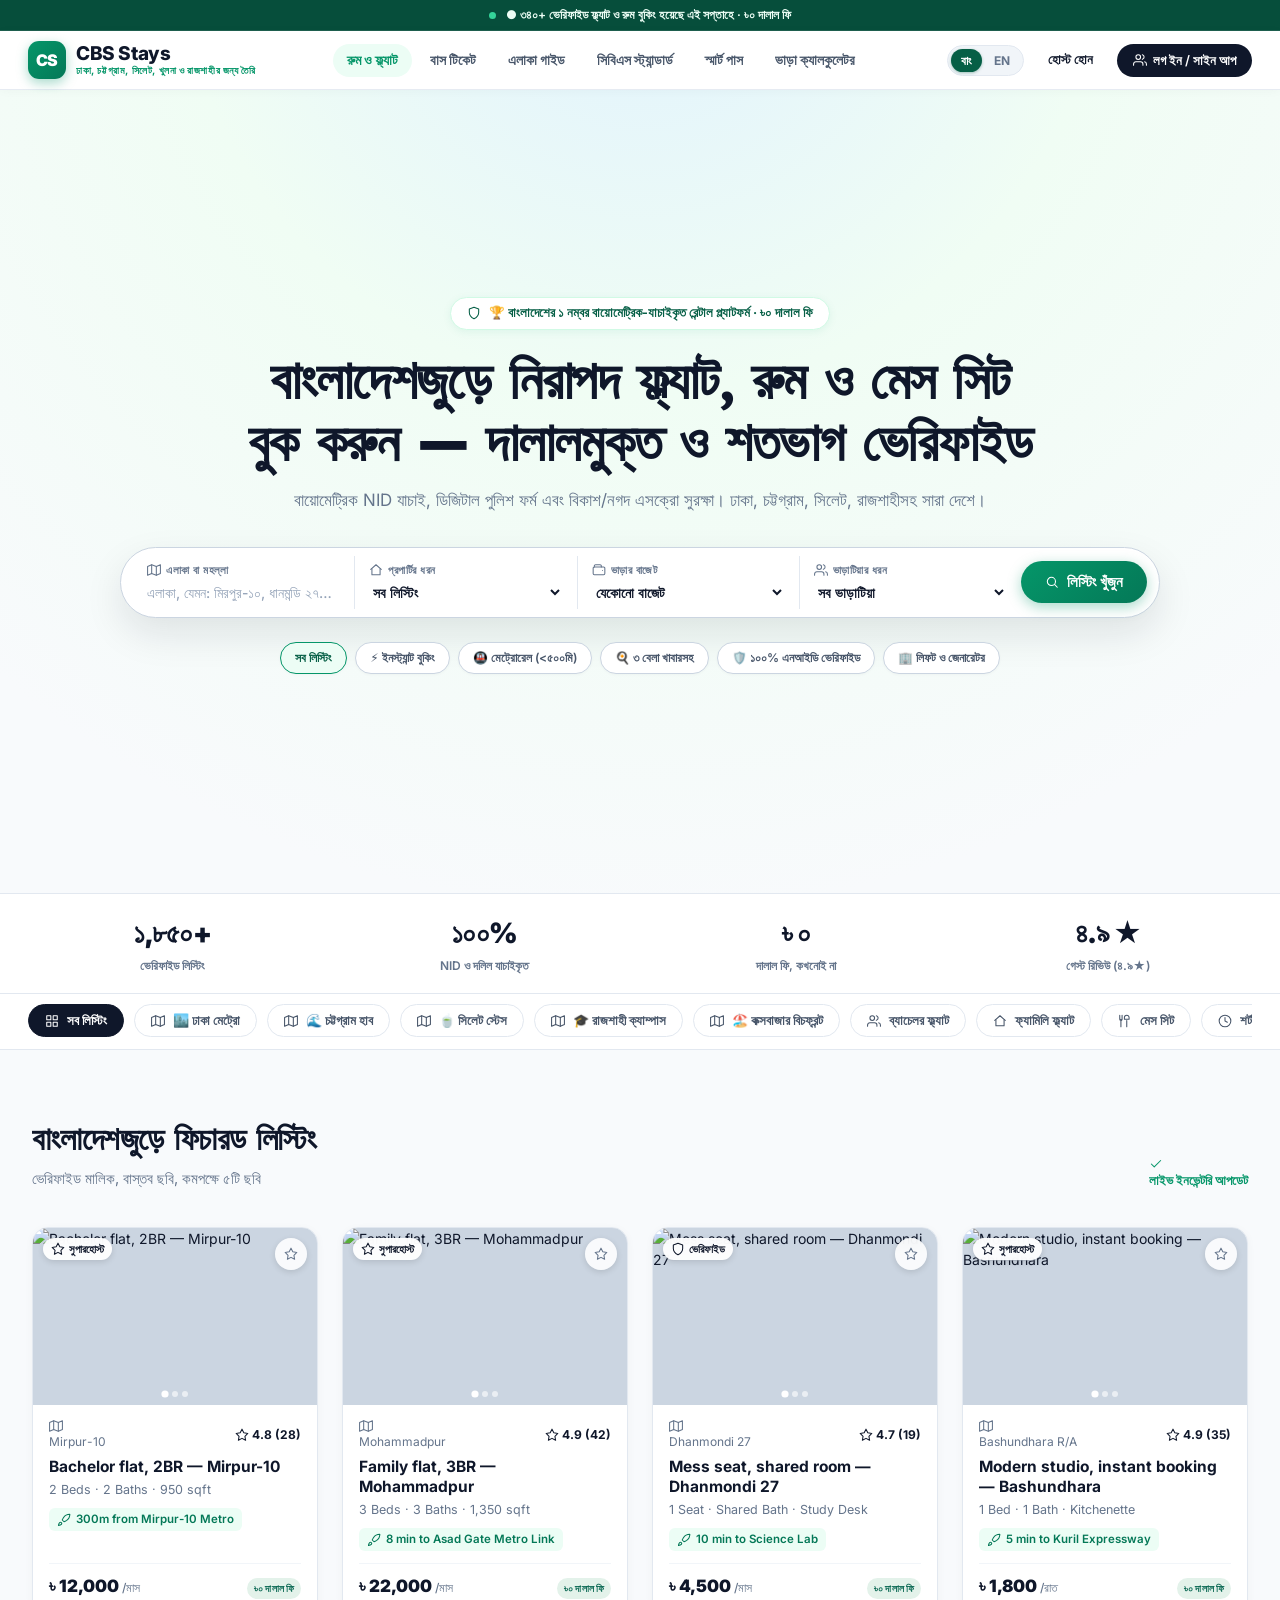
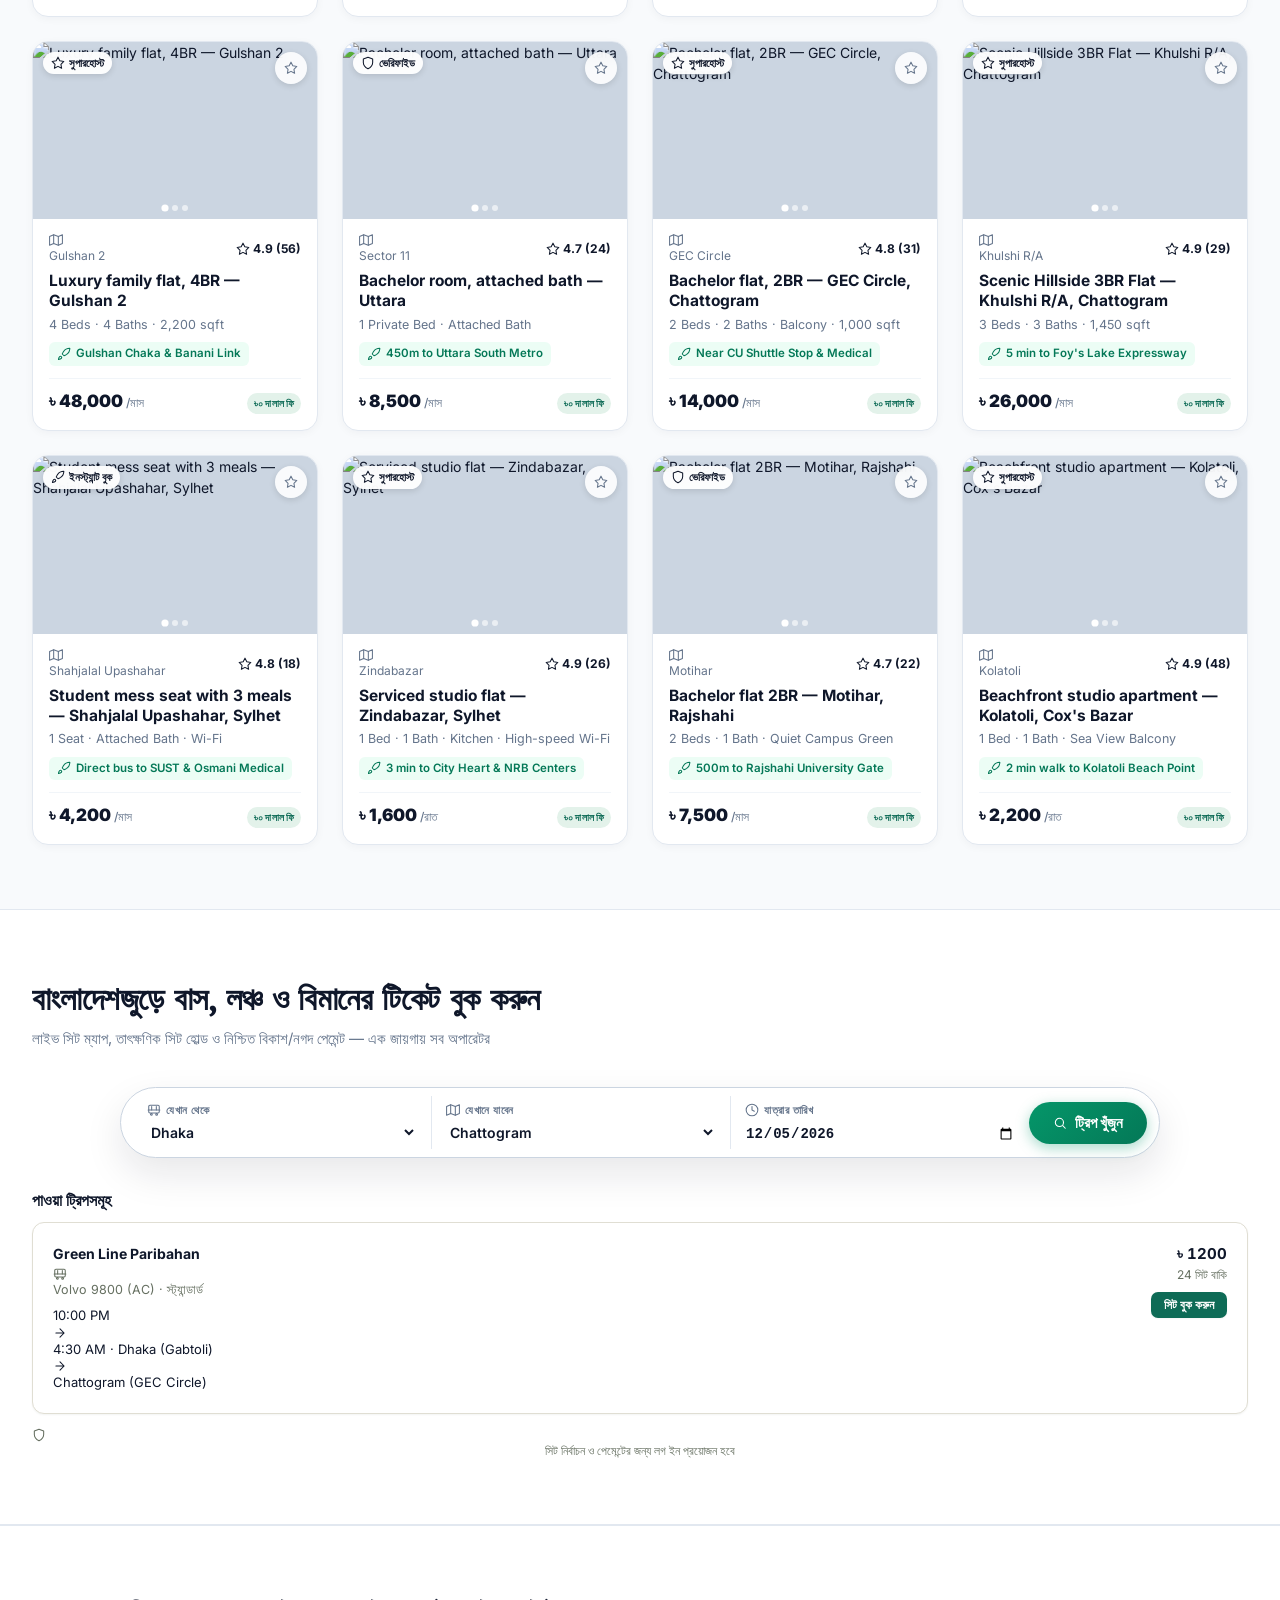
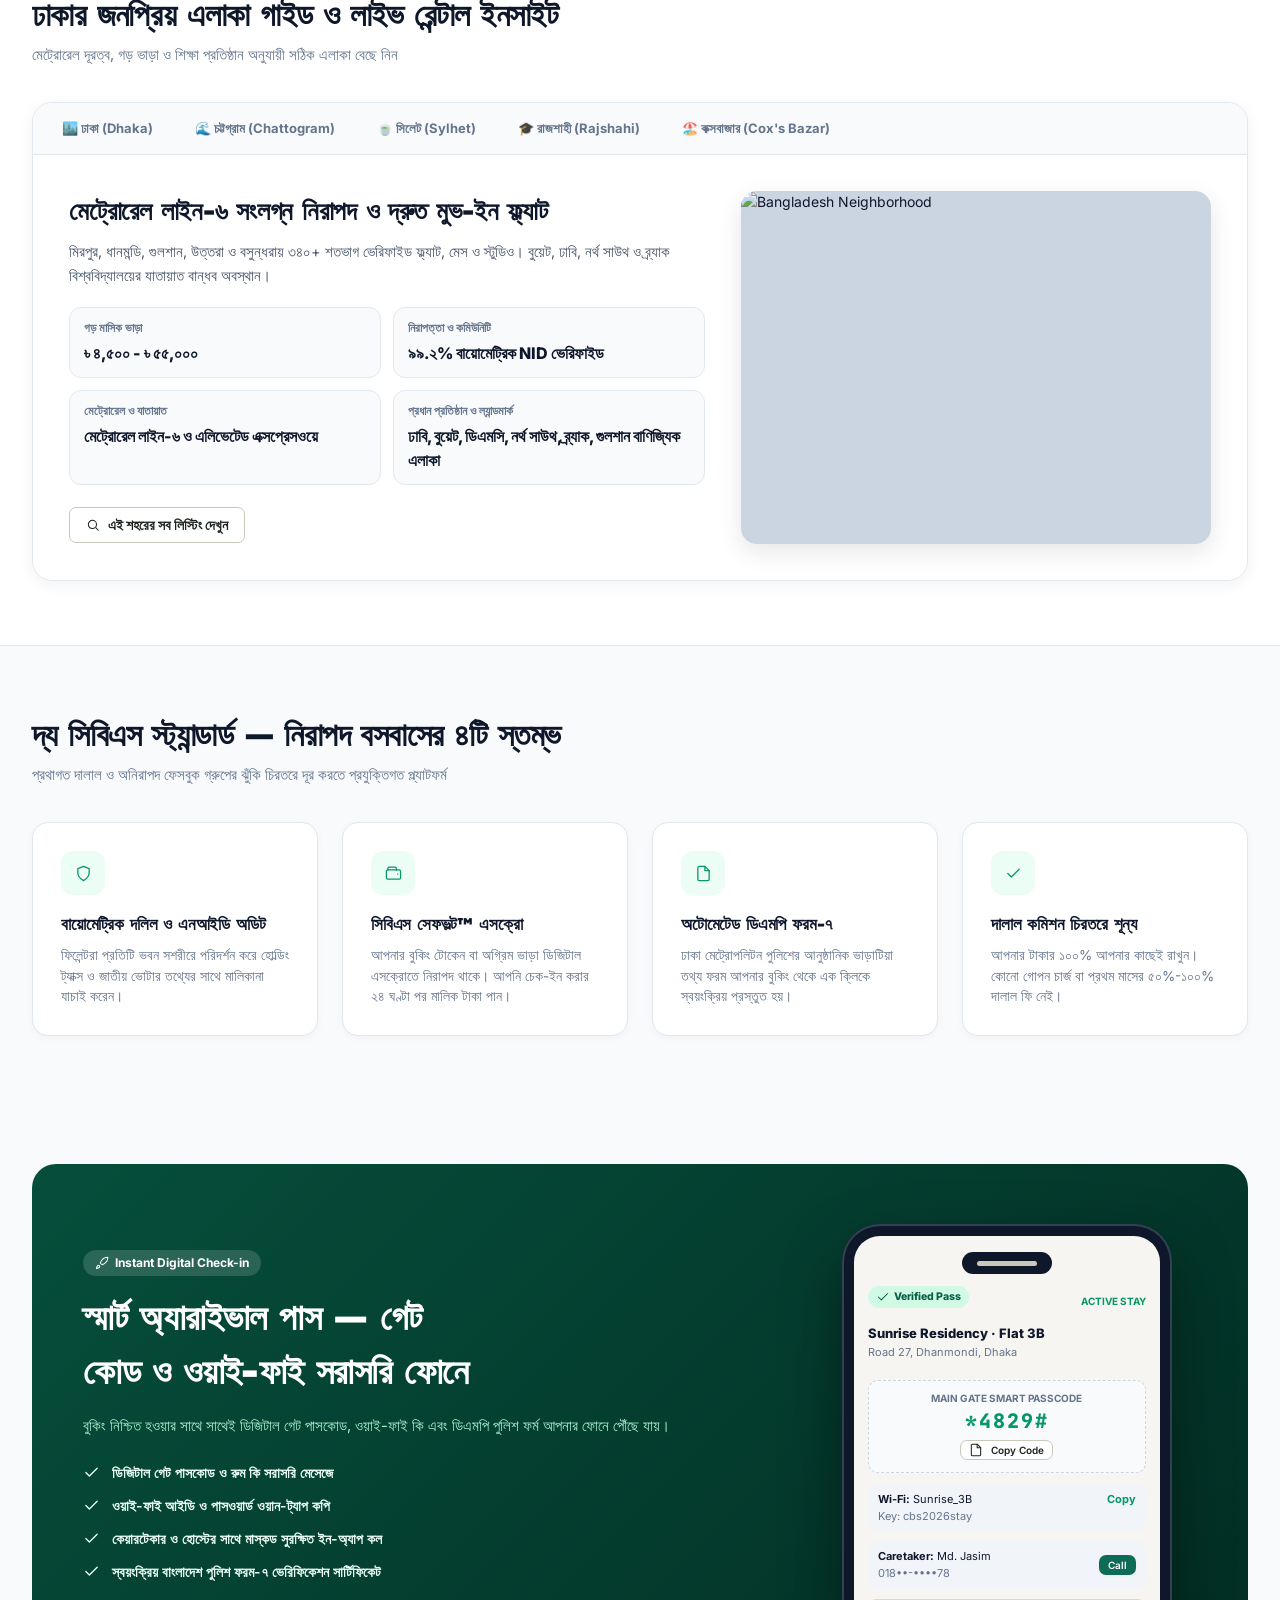
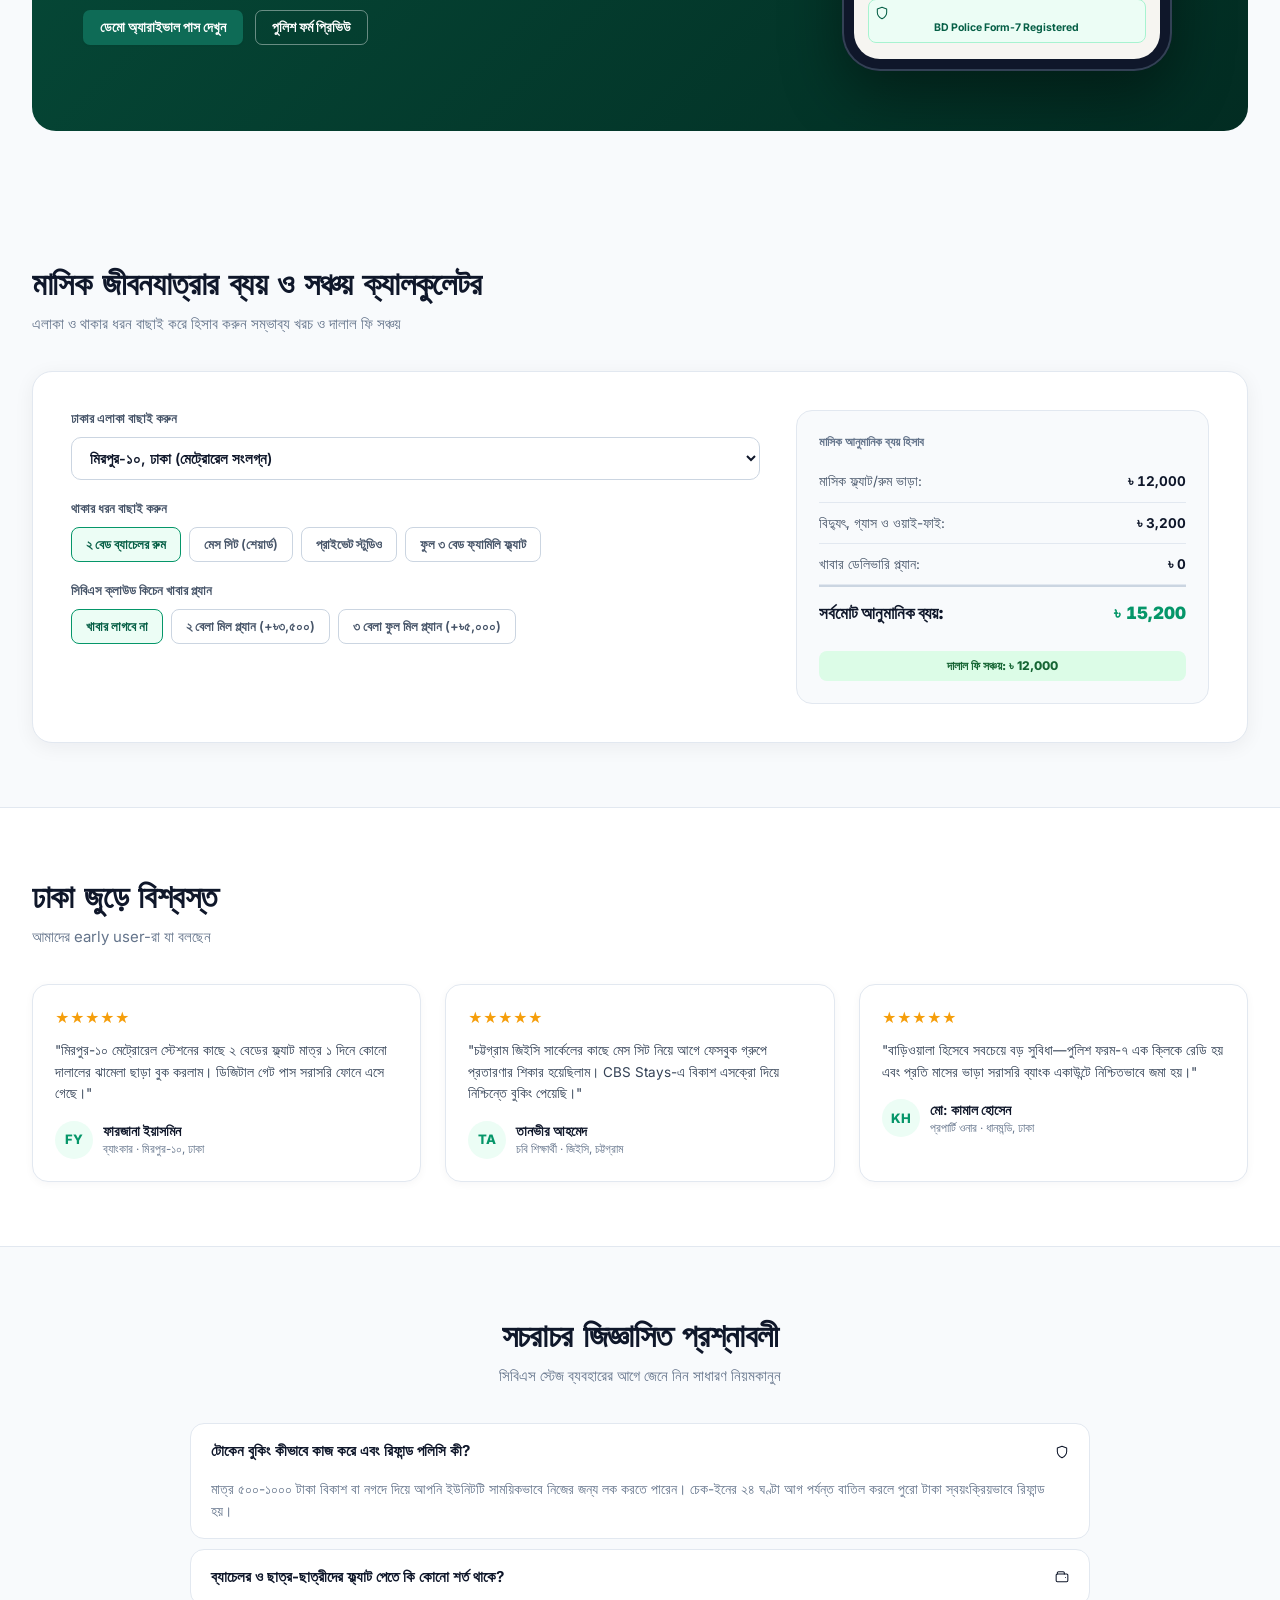
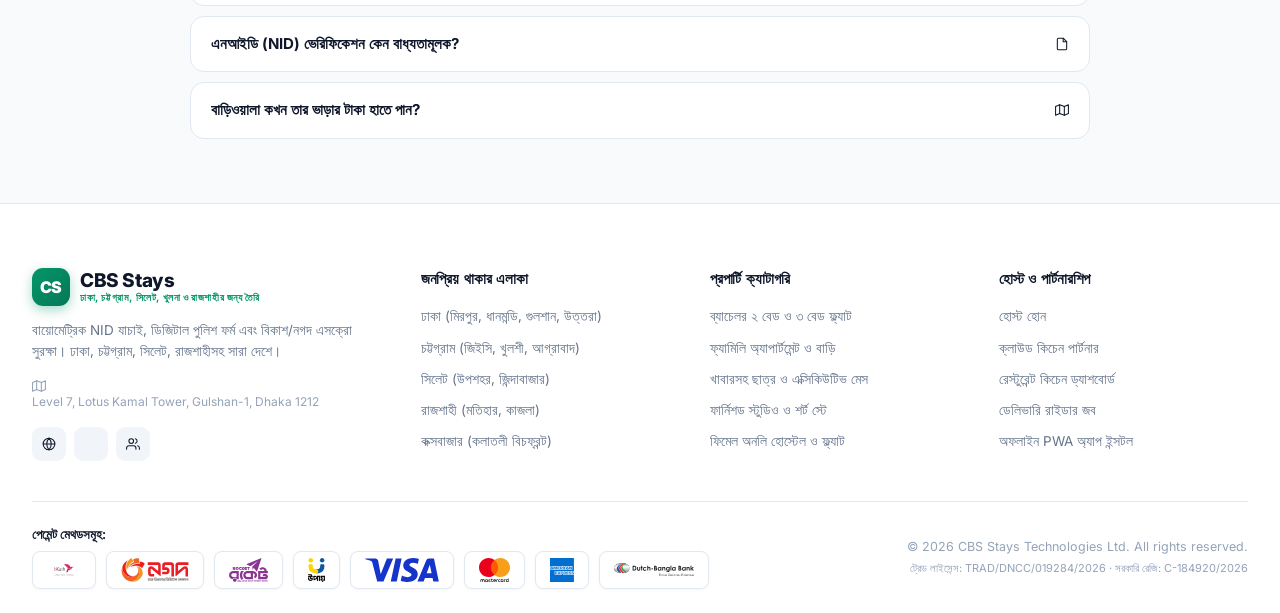
==== commit 0ac58bbb: "Add public-facing bus ticketing search to the marketing site The public (logged-out) site had zero t" ====
--- a/index.html
+++ b/index.html
@@ -1776,6 +1776,7 @@
       <!-- Desktop Nav -->
       <nav class="pub-nav">
         <button class="pub-nav-link active" data-pub-nav="stays"><span data-t="pub_nav_stays">রুম ও ফ্ল্যাট</span></button>
+        <button class="pub-nav-link" data-pub-nav="tickets"><span data-t="pub_nav_tickets">বাস টিকেট</span></button>
         <button class="pub-nav-link" data-pub-nav="areas"><span data-t="pub_nav_areas">শহর ও এলাকা</span></button>
         <button class="pub-nav-link" data-pub-nav="standard"><span data-t="pub_nav_standard">সিবিএস স্ট্যান্ডার্ড</span></button>
         <button class="pub-nav-link" data-pub-nav="pass"><span data-t="pub_nav_pass">স্মার্ট পাস</span></button>
@@ -1817,6 +1818,7 @@
 
       <div style="display:flex;flex-direction:column;gap:6px;margin-top:10px">
         <button class="pub-nav-link" data-pub-nav="stays" style="text-align:left;width:100%"><i data-icon="home" data-icon-cls="icon-sm"></i> <span data-t="pub_nav_stays">রুম ও ফ্ল্যাট</span></button>
+        <button class="pub-nav-link" data-pub-nav="tickets" style="text-align:left;width:100%"><i data-icon="bus" data-icon-cls="icon-sm"></i> <span data-t="pub_nav_tickets">বাস টিকেট</span></button>
         <button class="pub-nav-link" data-pub-nav="areas" style="text-align:left;width:100%"><i data-icon="map" data-icon-cls="icon-sm"></i> <span data-t="pub_nav_areas">শহর ও এলাকা</span></button>
         <button class="pub-nav-link" data-pub-nav="standard" style="text-align:left;width:100%"><i data-icon="shield" data-icon-cls="icon-sm"></i> <span data-t="pub_nav_standard">সিবিএস স্ট্যান্ডার্ড</span></button>
         <button class="pub-nav-link" data-pub-nav="pass" style="text-align:left;width:100%"><i data-icon="check" data-icon-cls="icon-sm"></i> <span data-t="pub_nav_pass">স্মার্ট পাস</span></button>
@@ -1966,6 +1968,51 @@
     <div class="pub-listing-grid" id="pubFeaturedGrid">
       <!-- Populated dynamically by renderPubFeatured() -->
     </div>
+  </section>
+
+  <!-- Bus / Launch / Plane Ticketing -->
+  <section class="pub-section" id="pubTicketsSection" style="background:#ffffff;border-top:1px solid #e2e8f0;border-bottom:1px solid #e2e8f0">
+    <div class="pub-sec-header">
+      <div>
+        <h2 data-t="pub_tickets_title">বাংলাদেশজুড়ে বাস, লঞ্চ ও বিমানের টিকেট বুক করুন</h2>
+        <p data-t="pub_tickets_sub">লাইভ সিট ম্যাপ, তাৎক্ষণিক সিট হোল্ড ও নিশ্চিত বিকাশ/নগদ পেমেন্ট — এক জায়গায় সব অপারেটর</p>
+      </div>
+    </div>
+
+    <div class="pub-capsule-search" style="margin-bottom:20px">
+      <div class="pub-search-segment">
+        <label><i data-icon="bus" data-icon-cls="icon-sm"></i><span data-t="pub_tickets_from_lbl">যেখান থেকে</span></label>
+        <select id="pubTkOrigin">
+          <option value="dhaka">Dhaka</option>
+          <option value="chattogram">Chattogram</option>
+          <option value="sylhet">Sylhet</option>
+          <option value="coxsbazar">Cox's Bazar</option>
+          <option value="barishal">Barishal</option>
+        </select>
+      </div>
+      <div class="pub-search-segment">
+        <label><i data-icon="map" data-icon-cls="icon-sm"></i><span data-t="pub_tickets_to_lbl">যেখানে যাবেন</span></label>
+        <select id="pubTkDest">
+          <option value="chattogram">Chattogram</option>
+          <option value="dhaka">Dhaka</option>
+          <option value="sylhet">Sylhet</option>
+          <option value="coxsbazar">Cox's Bazar</option>
+          <option value="barishal">Barishal</option>
+        </select>
+      </div>
+      <div class="pub-search-segment">
+        <label><i data-icon="clock" data-icon-cls="icon-sm"></i><span data-t="pub_tickets_date_lbl">যাত্রার তারিখ</span></label>
+        <input type="date" id="pubTkDate" value="2026-12-05" />
+      </div>
+      <button class="pub-search-cta" id="pubTkSearchBtn">
+        <i data-icon="search" data-icon-cls="icon-sm"></i>
+        <span data-t="pub_tickets_search_btn">ট্রিপ খুঁজুন</span>
+      </button>
+    </div>
+
+    <div class="section-title" style="margin-bottom:10px"><h2 style="font-size:16px" data-t="pub_tickets_results_title">পাওয়া ট্রিপসমূহ</h2></div>
+    <div style="display:flex;flex-direction:column;gap:14px" id="pubTkResults"></div>
+    <div class="muted" style="font-size:12px;text-align:center;margin-top:14px"><i data-icon="shield" data-icon-cls="icon-sm"></i> <span data-t="pub_tickets_login_note">সিট নির্বাচন ও পেমেন্টের জন্য লগ ইন প্রয়োজন হবে</span></div>
   </section>
 
   <!-- Nationwide City Explorer -->
@@ -2752,6 +2799,7 @@
                 <option value="chattogram">Chattogram</option>
                 <option value="sylhet">Sylhet</option>
                 <option value="coxsbazar">Cox's Bazar</option>
+                <option value="barishal">Barishal</option>
               </select>
             </div>
             <div class="field"><label data-t="tk_f_dest">To</label>
@@ -2760,6 +2808,7 @@
                 <option value="dhaka">Dhaka</option>
                 <option value="sylhet">Sylhet</option>
                 <option value="coxsbazar">Cox's Bazar</option>
+                <option value="barishal">Barishal</option>
               </select>
             </div>
             <div class="field"><label data-t="tk_f_date">Travel date</label><input type="date" id="tkDate" value="2026-12-05"></div>
@@ -2772,8 +2821,8 @@
           <span class="chip" data-tk-time="afternoon"><span data-t="tk_time_afternoon">Afternoon</span></span>
           <span class="chip" data-tk-time="evening"><span data-t="tk_time_evening">Evening</span></span>
           <span class="chip" data-tk-time="night"><span data-t="tk_time_night">Night</span></span>
-          <span class="chip" data-tk-class="ac"><span data-t="tk_class_ac">AC only</span></span>
-          <span class="chip" data-tk-class="nonac"><span data-t="tk_class_nonac">Non-AC only</span></span>
+          <span class="chip" data-tk-class="premium"><span data-t="tk_class_premium">Has premium seats</span></span>
+          <span class="chip" data-tk-class="standard"><span data-t="tk_class_standard">Standard only</span></span>
         </div>
         <div class="section-title">
           <h2 data-t="tk_results">Available trips</h2>
@@ -2800,6 +2849,7 @@
                 <span><i class="seat-dot seat-held"></i> <span data-t="seat_held">Held</span></span>
                 <span><i class="seat-dot seat-sold"></i> <span data-t="seat_sold">Booked</span></span>
               </div>
+              <div class="filter-bar" id="seatDeckTabs" hidden style="margin-bottom:12px"></div>
               <div id="seatGrid"></div>
             </div>
           </div>
@@ -2954,8 +3004,8 @@
         <div class="section-title"><h2 data-t="h_operatoronboard">Transport operator onboarding</h2><span class="count" data-t="h_operatoronboard_sub">Admin approval required before publishing any trip</span></div>
         <div class="card" style="max-width:720px">
           <div class="form-grid">
-            <div class="field"><label data-t="oo_f_company">Operator / company name</label><input type="text" placeholder="e.g. Green Line Paribahan"></div>
-            <div class="field"><label data-t="oo_f_owner">Owner's full name</label><input type="text" placeholder="e.g. Abdul Karim"></div>
+            <div class="field"><label data-t="oo_f_company">Operator / company name</label><input type="text" id="ooCompanyInput" placeholder="e.g. Green Line Paribahan"></div>
+            <div class="field"><label data-t="oo_f_owner">Owner's full name</label><input type="text" id="ooOwnerInput" placeholder="e.g. Abdul Karim"></div>
             <div class="field"><label data-t="oo_f_nid">Owner NID number</label><input type="text" placeholder="10-17 digit NID"></div>
             <div class="field"><label data-t="oo_f_trade">Trade licence number</label><input type="text" placeholder="e.g. TRAD/DNCC/445566"></div>
             <div class="field"><label data-t="oo_f_payout">Payout account</label><input type="text" placeholder="bKash merchant or bank account"></div>
@@ -2968,30 +3018,48 @@
 
       <!-- ===== BUS & SEAT MAP TEMPLATES ===== -->
       <section class="view-section" id="view-busmanage">
-        <div class="section-title"><h2 data-t="h_busmanage">Buses &amp; seat maps</h2><span class="count" data-t="h_busmanage_sub">Reusable seat templates — build once, use across many trips</span></div>
+        <div class="section-title"><h2 data-t="h_busmanage">Vehicles &amp; seat maps</h2><span class="count" data-t="h_busmanage_sub">Freeform seat-map designer — place every seat exactly where it is on the real vehicle</span></div>
         <div style="display:flex;flex-direction:column;gap:14px;margin-bottom:20px" id="busList"></div>
-        <div class="section-title"><h2 data-t="bus_add">Add a new bus</h2></div>
-        <div class="card" style="max-width:680px">
+        <div class="section-title"><h2 data-t="bus_add">Add a new vehicle</h2></div>
+        <div class="card" style="max-width:920px">
           <div class="form-grid">
-            <div class="field"><label data-t="bus_f_reg">Registration number</label><input type="text" id="busRegInput" placeholder="e.g. Dhaka Metro-GA-11-2233"></div>
-            <div class="field"><label data-t="bus_f_label">Bus name/label</label><input type="text" id="busLabelInput" placeholder="e.g. Volvo 36-seater"></div>
-            <div class="field"><label data-t="bus_f_rows" id="busRowsLabel">Rows per deck</label><input type="number" id="busRowsInput" value="9"></div>
-            <div class="field"><label data-t="bus_f_left">Seats — left of aisle</label><input type="number" id="busLeftInput" value="2" min="1" max="4"></div>
-            <div class="field"><label data-t="bus_f_right">Seats — right of aisle</label><input type="number" id="busRightInput" value="2" min="1" max="4"></div>
-            <div class="field"><label data-t="bus_f_deck">Deck type</label>
-              <select id="busDeckInput">
-                <option value="single" data-t="bus_deck_single">Single deck</option>
-                <option value="double" data-t="bus_deck_double">Double decker (upper + lower)</option>
+            <div class="field"><label data-t="bus_f_reg">Registration / ID</label><input type="text" id="busRegInput" placeholder="e.g. Dhaka Metro-GA-11-2233"></div>
+            <div class="field"><label data-t="bus_f_label">Name / label</label><input type="text" id="busLabelInput" placeholder="e.g. Volvo 9800, Biman BG-147, MV Kajal Lata"></div>
+            <div class="field"><label data-t="veh_f_type">Vehicle type</label>
+              <select id="vehTypeInput">
+                <option value="bus" data-t="veh_type_bus">🚌 Bus</option>
+                <option value="plane" data-t="veh_type_plane">✈️ Plane</option>
+                <option value="ship" data-t="veh_type_ship">🚢 Ship / Launch</option>
+                <option value="other" data-t="veh_type_other">🚐 Other</option>
               </select>
             </div>
-            <div class="field" id="busLowerRowsField" hidden><label data-t="bus_f_lowerrows">Lower deck rows</label><input type="number" id="busLowerRowsInput" value="6"><div class="field-hint" data-t="bus_f_lowerrows_hint">Lower deck is often shorter (entrance, stairs, luggage/engine space)</div></div>
-            <div class="field"><label data-t="bus_f_frontrow">Front-row seats (optional)</label><input type="number" id="busFrontRowInput" placeholder="leave blank for a full row" min="0"><div class="field-hint" data-t="bus_f_frontrow_hint">For a door/stairwell cutout at the front — e.g. 1 seat instead of a full row</div></div>
           </div>
-          <div style="margin-top:16px">
-            <div class="muted" style="font-size:12px;margin-bottom:8px" data-t="bus_preview">Live preview — confirm this matches the real bus before saving</div>
-            <div id="busPreviewGrid"></div>
+
+          <div class="section-title" style="margin-top:18px;margin-bottom:0"><h2 data-t="veh_decks">Decks / floors</h2><span class="spacer"></span><button class="btn btn-sm btn-outline" id="vehAddDeckBtn" data-t="veh_add_deck">+ Add deck/floor</button></div>
+          <div class="filter-bar" id="vehDeckTabs" style="margin-top:10px"></div>
+
+          <div style="display:flex;gap:10px;align-items:center;flex-wrap:wrap;margin-top:14px">
+            <button class="btn btn-sm btn-primary" id="vehAddSeatBtn" data-t="veh_add_seat">+ Add seat</button>
+            <button class="btn btn-sm btn-outline" id="vehResetTemplateBtn" data-t="veh_reset_template">↺ Reset to standard layout</button>
+            <span class="muted" style="font-size:12px" data-t="veh_drag_hint">Drag any seat to place it exactly like the real vehicle. Click a seat to edit its label/class.</span>
           </div>
-          <button class="btn btn-primary" id="busSaveBtn" style="margin-top:14px" data-t="bus_save">Save bus</button>
+
+          <div id="vehCanvas" class="veh-canvas" style="margin-top:12px"></div>
+
+          <div id="vehSeatEditPanel" class="card" hidden style="margin-top:14px;background:var(--surface-2)">
+            <div class="form-grid">
+              <div class="field"><label data-t="veh_seat_label">Seat label</label><input type="text" id="vehSeatLabelInput" maxlength="6"></div>
+              <div class="field"><label data-t="veh_seat_class">Seat class</label>
+                <select id="vehSeatClassInput">
+                  <option value="standard" data-t="veh_class_standard">Standard</option>
+                  <option value="premium" data-t="veh_class_premium">Premium</option>
+                </select>
+              </div>
+            </div>
+            <button class="btn btn-sm btn-danger-outline" id="vehSeatDeleteBtn" style="margin-top:10px" data-t="veh_seat_delete">Delete this seat</button>
+          </div>
+
+          <button class="btn btn-primary" id="busSaveBtn" style="margin-top:16px" data-t="bus_save">Save vehicle</button>
         </div>
       </section>
 
@@ -3002,14 +3070,31 @@
         <div class="section-title"><h2 data-t="trip_add">Create a new trip</h2></div>
         <div class="card" style="max-width:680px">
           <div class="form-grid">
-            <div class="field"><label data-t="trip_f_bus">Bus</label>
+            <div class="field"><label data-t="trip_f_bus">Vehicle</label>
               <select id="tripBusSelect"></select>
             </div>
-            <div class="field"><label data-t="trip_f_origin">Origin</label><input type="text" id="tripOriginInput" placeholder="e.g. Dhaka (Gabtoli)"></div>
-            <div class="field"><label data-t="trip_f_dest">Destination</label><input type="text" id="tripDestInput" placeholder="e.g. Chattogram (GEC)"></div>
+            <div class="field"><label data-t="trip_f_origin">Origin</label>
+              <select id="tripOriginInput">
+                <option value="dhaka">Dhaka</option>
+                <option value="chattogram">Chattogram</option>
+                <option value="sylhet">Sylhet</option>
+                <option value="coxsbazar">Cox's Bazar</option>
+                <option value="barishal">Barishal</option>
+              </select>
+            </div>
+            <div class="field"><label data-t="trip_f_dest">Destination</label>
+              <select id="tripDestInput">
+                <option value="chattogram">Chattogram</option>
+                <option value="dhaka">Dhaka</option>
+                <option value="sylhet">Sylhet</option>
+                <option value="coxsbazar">Cox's Bazar</option>
+                <option value="barishal">Barishal</option>
+              </select>
+            </div>
             <div class="field"><label data-t="trip_f_datetime">Departure date &amp; time</label><input type="datetime-local" id="tripDepartInput" value="2026-12-05T22:00"></div>
-            <div class="field"><label data-t="trip_f_fareac">Fare — AC (৳)</label><input type="number" id="tripFareAcInput" value="1200"></div>
-            <div class="field"><label data-t="trip_f_farenonac">Fare — Non-AC (৳)</label><input type="number" id="tripFareNonAcInput" value="650"></div>
+            <div class="field"><label data-t="trip_f_arrive">Estimated arrival time</label><input type="time" id="tripArriveInput" value="04:30"></div>
+            <div class="field"><label data-t="trip_f_farestd">Fare — Standard (৳)</label><input type="number" id="tripFareStdInput" value="1200"></div>
+            <div class="field"><label data-t="trip_f_fareprem">Fare — Premium (৳, optional)</label><input type="number" id="tripFarePremInput" placeholder="leave blank for +15% auto"></div>
             <div class="field"><label data-t="trip_f_boarding">Boarding point</label><input type="text" id="tripBoardingInput" placeholder="e.g. Gabtoli Bus Terminal, 9:30 PM"></div>
             <div class="field"><label data-t="trip_f_dropping">Dropping point</label><input type="text" id="tripDroppingInput" placeholder="e.g. GEC Circle Counter"></div>
           </div>
@@ -4204,7 +4289,7 @@
   nav_ticketing: 'বাস টিকেট', nav_ticketsearch: 'ট্রিপ খুঁজুন', nav_myticket: 'আমার টিকেট',
   pl_op_t: 'ট্রান্সপোর্ট অপারেটর পোর্টাল', pl_op_p: 'বাস ট্রিপ, সিট ম্যাপ ও বুকিং ম্যানেজমেন্ট',
   role_opt_operator: '🚌 ট্রান্সপোর্ট অপারেটর', role_operator: 'ট্রান্সপোর্ট অপারেটর',
-  h_ticketsearch: 'বাস ট্রিপ খুঁজুন', h_ticketsearch_sub: 'চেকআউটে সম্পূর্ণ পেমেন্ট — টিকেটের জন্য কোনো টোকেন অপশন নেই',
+  h_ticketsearch: 'ট্রিপ খুঁজুন', h_ticketsearch_sub: 'চেকআউটে সম্পূর্ণ পেমেন্ট — টিকেটের জন্য কোনো টোকেন অপশন নেই',
   tk_f_origin: 'কোথা থেকে', tk_f_dest: 'কোথায়', tk_f_date: 'ভ্রমণের তারিখ', tk_search_btn: 'ট্রিপ খুঁজুন',
   tk_results: 'উপলব্ধ ট্রিপ',
   h_seatmap: 'আপনার সিট নির্বাচন করুন',
@@ -4220,25 +4305,26 @@
   oo_f_company: 'অপারেটর / কোম্পানির নাম', oo_f_owner: 'মালিকের পূর্ণ নাম', oo_f_nid: 'মালিকের এনআইডি নম্বর',
   oo_f_trade: 'ট্রেড লাইসেন্স নম্বর', oo_f_payout: 'পেআউট অ্যাকাউন্ট', oo_f_fleet: 'ফ্লিট সাইজ (আনুমানিক)',
   oo_f_routes: 'প্রধান রুট', oo_submit: 'অনুমোদনের জন্য জমা দিন',
-  h_busmanage: 'বাস ও সিট ম্যাপ', h_busmanage_sub: 'পুনঃব্যবহারযোগ্য সিট টেমপ্লেট — একবার তৈরি করুন, অনেক ট্রিপে ব্যবহার করুন',
-  bus_add: 'নতুন বাস যোগ করুন', bus_f_reg: 'নিবন্ধন নম্বর', bus_f_label: 'বাসের নাম/লেবেল', bus_f_rows: 'মোট সারি',
-  bus_save: 'বাস সংরক্ষণ করুন',
+  h_busmanage: 'যানবাহন ও সিট ম্যাপ', h_busmanage_sub: 'ফ্রিফর্ম সিট-ম্যাপ ডিজাইনার — প্রতিটি সিট ঠিক যেখানে বাস্তব যানবাহনে আছে সেখানে বসান',
+  bus_add: 'নতুন যানবাহন যোগ করুন', bus_f_reg: 'নিবন্ধন / আইডি', bus_f_label: 'নাম / লেবেল',
+  bus_save: 'যানবাহন সংরক্ষণ করুন',
   h_triplist: 'ট্রিপ ও রুট', h_triplist_sub: 'নির্ধারিত ট্রিপ তৈরি ও পরিচালনা করুন',
-  trip_add: 'নতুন ট্রিপ তৈরি করুন', trip_f_bus: 'বাস', trip_f_origin: 'যাত্রা শুরু', trip_f_dest: 'গন্তব্য',
-  trip_f_datetime: 'ছাড়ার তারিখ ও সময়', trip_f_fareac: 'ভাড়া — এসি (৳)', trip_f_farenonac: 'ভাড়া — নন-এসি (৳)', trip_save: 'ট্রিপ প্রকাশ করুন',
+  trip_add: 'নতুন ট্রিপ তৈরি করুন', trip_f_bus: 'যানবাহন', trip_f_origin: 'যাত্রা শুরু', trip_f_dest: 'গন্তব্য',
+  trip_f_datetime: 'ছাড়ার তারিখ ও সময়', trip_f_arrive: 'আনুমানিক পৌঁছানোর সময়',
+  trip_f_farestd: 'ভাড়া — স্ট্যান্ডার্ড (৳)', trip_f_fareprem: 'ভাড়া — প্রিমিয়াম (৳, ঐচ্ছিক)', trip_save: 'ট্রিপ প্রকাশ করুন',
   h_policies: 'বাতিলকরণ নীতি', h_policies_sub: 'ছাড়ার সময়ের আগে ঘণ্টার ভিত্তিতে স্বয়ংক্রিয়ভাবে প্রয়োগ হয়',
   pol_hours: 'ছাড়ার কত ঘণ্টা আগে', pol_refund: 'ফেরত',
   opd_upcoming: 'আসন্ন ট্রিপ', opd_seats: 'এই সপ্তাহে বিক্রিত সিট', opd_revenue: 'এই সপ্তাহের আয়', opd_occupancy: 'গড় সিট পূর্ণতা',
   opd_bookings: 'সাম্প্রতিক বুকিং', col_passenger: 'যাত্রী', col_seat: 'সিট', col_amount: 'পরিমাণ',
   nav_operator: 'ট্রান্সপোর্ট অপারেটর', nav_operatordash: 'অপারেটর ড্যাশবোর্ড', nav_operatoronboard: 'অপারেটর অনবোর্ডিং',
-  nav_busmanage: 'বাস ও সিট ম্যাপ', nav_triplist: 'ট্রিপ ও রুট', nav_policies: 'বাতিলকরণ নীতি',
+  nav_busmanage: 'যানবাহন ও সিট ম্যাপ', nav_triplist: 'ট্রিপ ও রুট', nav_policies: 'বাতিলকরণ নীতি',
   nav_adminoperators: 'অপারেটর ভেরিফিকেশন', nav_adminticketing: 'টিকেটিং তদারকি',
   h_adminoperators: 'অপারেটর ভেরিফিকেশন কিউ', h_adminoperators_sub: 'অনুমোদনের আগে ট্রেড লাইসেন্স, এনআইডি ও রুট বিবরণ পর্যালোচনা করুন',
   col_operator: 'অপারেটর', ao_owner: 'মালিক',
   h_adminticketing: 'ট্রিপ ও রুট তদারকি', h_adminticketing_sub: 'ট্রিপ বিরতি দিন বা অপারেটর ডিলিস্ট করুন; টিকেট বিরোধ সমাধান করুন',
   ato_seats: 'বিক্রিত সিট', ato_disputes: 'টিকেট বিরোধ',
   tk_time_any: 'যেকোনো সময়', tk_time_morning: 'সকাল', tk_time_afternoon: 'বিকাল', tk_time_evening: 'সন্ধ্যা', tk_time_night: 'রাত',
-  tk_class_ac: 'শুধু এসি', tk_class_nonac: 'শুধু নন-এসি',
+  tk_class_premium: 'প্রিমিয়াম সিট আছে', tk_class_standard: 'শুধু স্ট্যান্ডার্ড',
   tk_sort_departure: 'সাজান: ছাড়ার সময়', tk_sort_price_low: 'সাজান: মূল্য (কম–বেশি)', tk_sort_price_high: 'সাজান: মূল্য (বেশি–কম)', tk_sort_seats: 'সাজান: বাকি সিট',
   seat_hold_msg: 'সিট হোল্ড করা আছে আরও',
   ct_title: 'এই টিকেট বাতিল করবেন?', ct_refund_amount: 'ফেরতযোগ্য পরিমাণ',
@@ -4247,12 +4333,12 @@
   ct_back: 'টিকেট রাখুন', ct_confirm: 'বাতিলকরণ নিশ্চিত করুন',
   pol_add: 'নতুন নিয়ম যোগ করুন', pol_f_hours: 'ছাড়ার কত ঘণ্টা আগে', pol_f_refund: 'ফেরতের শতাংশ', pol_add_btn: 'নিয়ম যোগ করুন',
   trip_f_boarding: 'বোর্ডিং পয়েন্ট', trip_f_dropping: 'ড্রপিং পয়েন্ট',
-  bus_preview: 'লাইভ প্রিভিউ — সংরক্ষণের আগে নিশ্চিত করুন এটি আসল বাসের সাথে মিলছে',
-  bus_f_left: 'সিট — আইলের বামে', bus_f_right: 'সিট — আইলের ডানে',
-  bus_f_deck: 'ডেক টাইপ', bus_deck_single: 'সিঙ্গেল ডেক', bus_deck_double: 'ডাবল ডেকার (উপরে + নিচে)',
-  bus_f_rows_upper: 'উপরের ডেকের সারি সংখ্যা',
-  bus_f_lowerrows: 'নিচের ডেকের সারি সংখ্যা', bus_f_lowerrows_hint: 'নিচের ডেক প্রায়ই ছোট হয় (প্রবেশপথ, সিঁড়ি, লাগেজ/ইঞ্জিন জায়গার জন্য)',
-  bus_f_frontrow: 'সামনের সারির সিট (ঐচ্ছিক)', bus_f_frontrow_hint: 'সামনে দরজা/সিঁড়ির জন্য — যেমন পূর্ণ সারির বদলে মাত্র ১টি সিট'
+  veh_f_type: 'যানবাহনের ধরন', veh_type_bus: '🚌 বাস', veh_type_plane: '✈️ প্লেন', veh_type_ship: '🚢 জাহাজ / লঞ্চ', veh_type_other: '🚐 অন্যান্য',
+  veh_decks: 'ডেক / ফ্লোর', veh_add_deck: '+ ডেক/ফ্লোর যোগ করুন', veh_add_seat: '+ সিট যোগ করুন',
+  veh_drag_hint: 'যেকোনো সিট টেনে ঠিক বাস্তব যানবাহনের মতো জায়গায় বসান। সিট ক্লিক করে লেবেল/ক্লাস এডিট করুন।',
+  veh_seat_label: 'সিট লেবেল', veh_seat_class: 'সিট ক্লাস', veh_class_standard: 'স্ট্যান্ডার্ড', veh_class_premium: 'প্রিমিয়াম',
+  veh_seat_delete: 'এই সিট মুছে ফেলুন', veh_deck_name: 'ডেক', veh_no_seats: 'এখনো কোনো সিট যোগ করা হয়নি — "+ সিট যোগ করুন" চাপুন',
+  veh_reset_template: '↺ স্ট্যান্ডার্ড লেআউটে ফিরে যান'
 });
 Object.assign(window.I18N.en, {
   nav_reporting: 'Platform Reporting',
@@ -4357,7 +4443,7 @@
   nav_ticketing: 'Bus Tickets', nav_ticketsearch: 'Search Trips', nav_myticket: 'My Tickets',
   pl_op_t: 'Transport Operator Portal', pl_op_p: 'Bus trips, seat maps & booking management',
   role_opt_operator: '🚌 Transport Operator', role_operator: 'Transport Operator',
-  h_ticketsearch: 'Search bus trips', h_ticketsearch_sub: 'Full payment at checkout — no partial/token option for tickets',
+  h_ticketsearch: 'Search trips', h_ticketsearch_sub: 'Full payment at checkout — no partial/token option for tickets',
   tk_f_origin: 'From', tk_f_dest: 'To', tk_f_date: 'Travel date', tk_search_btn: 'Search trips',
   tk_results: 'Available trips',
   h_seatmap: 'Select your seats',
@@ -4373,25 +4459,26 @@
   oo_f_company: 'Operator / company name', oo_f_owner: "Owner's full name", oo_f_nid: 'Owner NID number',
   oo_f_trade: 'Trade licence number', oo_f_payout: 'Payout account', oo_f_fleet: 'Fleet size (approx.)',
   oo_f_routes: 'Primary routes served', oo_submit: 'Submit for approval',
-  h_busmanage: 'Buses & seat maps', h_busmanage_sub: 'Reusable seat templates — build once, use across many trips',
-  bus_add: 'Add a new bus', bus_f_reg: 'Registration number', bus_f_label: 'Bus name/label', bus_f_rows: 'Total rows',
-  bus_save: 'Save bus',
+  h_busmanage: 'Vehicles & seat maps', h_busmanage_sub: 'Freeform seat-map designer — place every seat exactly where it is on the real vehicle',
+  bus_add: 'Add a new vehicle', bus_f_reg: 'Registration / ID', bus_f_label: 'Name / label',
+  bus_save: 'Save vehicle',
   h_triplist: 'Trips & routes', h_triplist_sub: 'Create and manage scheduled trips',
-  trip_add: 'Create a new trip', trip_f_bus: 'Bus', trip_f_origin: 'Origin', trip_f_dest: 'Destination',
-  trip_f_datetime: 'Departure date & time', trip_f_fareac: 'Fare — AC (৳)', trip_f_farenonac: 'Fare — Non-AC (৳)', trip_save: 'Publish trip',
+  trip_add: 'Create a new trip', trip_f_bus: 'Vehicle', trip_f_origin: 'Origin', trip_f_dest: 'Destination',
+  trip_f_datetime: 'Departure date & time', trip_f_arrive: 'Estimated arrival time',
+  trip_f_farestd: 'Fare — Standard (৳)', trip_f_fareprem: 'Fare — Premium (৳, optional)', trip_save: 'Publish trip',
   h_policies: 'Cancellation policies', h_policies_sub: 'Applied automatically at ticket cancellation time based on hours before departure',
   pol_hours: 'Hours before departure', pol_refund: 'Refund',
   opd_upcoming: 'Upcoming trips', opd_seats: 'Seats sold this week', opd_revenue: "This week's revenue", opd_occupancy: 'Average occupancy',
   opd_bookings: 'Recent bookings', col_passenger: 'Passenger', col_seat: 'Seat(s)', col_amount: 'Amount',
   nav_operator: 'Transport Operator', nav_operatordash: 'Operator Dashboard', nav_operatoronboard: 'Operator Onboarding',
-  nav_busmanage: 'Buses & Seat Maps', nav_triplist: 'Trips & Routes', nav_policies: 'Cancellation Policies',
+  nav_busmanage: 'Vehicles & Seat Maps', nav_triplist: 'Trips & Routes', nav_policies: 'Cancellation Policies',
   nav_adminoperators: 'Operator Verification', nav_adminticketing: 'Ticketing Oversight',
   h_adminoperators: 'Operator verification queue', h_adminoperators_sub: 'Review trade licence, NID, and route details before approval',
   col_operator: 'Operator', ao_owner: 'Owner',
   h_adminticketing: 'Trip & route oversight', h_adminticketing_sub: 'Pause a trip or delist an operator; resolve ticket disputes',
   ato_seats: 'Seats sold', ato_disputes: 'Ticket disputes',
   tk_time_any: 'Any time', tk_time_morning: 'Morning', tk_time_afternoon: 'Afternoon', tk_time_evening: 'Evening', tk_time_night: 'Night',
-  tk_class_ac: 'AC only', tk_class_nonac: 'Non-AC only',
+  tk_class_premium: 'Has premium seats', tk_class_standard: 'Standard only',
   tk_sort_departure: 'Sort: Departure time', tk_sort_price_low: 'Sort: Price (low–high)', tk_sort_price_high: 'Sort: Price (high–low)', tk_sort_seats: 'Sort: Seats remaining',
   seat_hold_msg: 'Seats held for',
   ct_title: 'Cancel this ticket?', ct_refund_amount: 'Refund amount',
@@ -4400,12 +4487,12 @@
   ct_back: 'Keep ticket', ct_confirm: 'Confirm cancellation',
   pol_add: 'Add a new rule', pol_f_hours: 'Hours before departure', pol_f_refund: 'Refund percentage', pol_add_btn: 'Add rule',
   trip_f_boarding: 'Boarding point', trip_f_dropping: 'Dropping point',
-  bus_preview: 'Live preview — confirm this matches the real bus before saving',
-  bus_f_left: 'Seats — left of aisle', bus_f_right: 'Seats — right of aisle',
-  bus_f_deck: 'Deck type', bus_deck_single: 'Single deck', bus_deck_double: 'Double decker (upper + lower)',
-  bus_f_rows_upper: 'Upper deck rows',
-  bus_f_lowerrows: 'Lower deck rows', bus_f_lowerrows_hint: 'Lower deck is often shorter (entrance, stairs, luggage/engine space)',
-  bus_f_frontrow: 'Front-row seats (optional)', bus_f_frontrow_hint: 'For a door/stairwell cutout at the front — e.g. 1 seat instead of a full row'
+  veh_f_type: 'Vehicle type', veh_type_bus: '🚌 Bus', veh_type_plane: '✈️ Plane', veh_type_ship: '🚢 Ship / Launch', veh_type_other: '🚐 Other',
+  veh_decks: 'Decks / floors', veh_add_deck: '+ Add deck/floor', veh_add_seat: '+ Add seat',
+  veh_drag_hint: 'Drag any seat to place it exactly like the real vehicle. Click a seat to edit its label/class.',
+  veh_seat_label: 'Seat label', veh_seat_class: 'Seat class', veh_class_standard: 'Standard', veh_class_premium: 'Premium',
+  veh_seat_delete: 'Delete this seat', veh_deck_name: 'Deck', veh_no_seats: 'No seats added yet — click "+ Add seat"',
+  veh_reset_template: '↺ Reset to standard layout'
 });
 Object.assign(window.I18N.bn, {
   pub_nav_why: 'কেন CBS?',
@@ -4505,7 +4592,18 @@
   pub_stat_listings: 'ভেরিফাইড লিস্টিং',
   pub_stat_nid: 'NID ও দলিল যাচাইকৃত',
   pub_stat_fee: 'দালাল ফি, কখনোই না',
-  pub_stat_rev: 'গেস্ট রিভিউ (৪.৯★)'
+  pub_stat_rev: 'গেস্ট রিভিউ (৪.৯★)',
+  pub_nav_tickets: 'বাস টিকেট',
+  pub_tickets_title: 'বাংলাদেশজুড়ে বাস, লঞ্চ ও বিমানের টিকেট বুক করুন',
+  pub_tickets_sub: 'লাইভ সিট ম্যাপ, তাৎক্ষণিক সিট হোল্ড ও নিশ্চিত বিকাশ/নগদ পেমেন্ট — এক জায়গায় সব অপারেটর',
+  pub_tickets_from_lbl: 'যেখান থেকে',
+  pub_tickets_to_lbl: 'যেখানে যাবেন',
+  pub_tickets_date_lbl: 'যাত্রার তারিখ',
+  pub_tickets_search_btn: 'ট্রিপ খুঁজুন',
+  pub_tickets_results_title: 'পাওয়া ট্রিপসমূহ',
+  pub_tickets_empty: 'এই রুটে কোনো ট্রিপ পাওয়া যায়নি — অন্য তারিখ বা রুট চেষ্টা করুন',
+  pub_tickets_book_btn: 'সিট বুক করুন',
+  pub_tickets_login_note: 'সিট নির্বাচন ও পেমেন্টের জন্য লগ ইন প্রয়োজন হবে'
 });
 
 Object.assign(window.I18N.en, {
@@ -4606,7 +4704,18 @@
   pub_stat_listings: 'Verified listings',
   pub_stat_nid: 'NID & deed verified',
   pub_stat_fee: 'Broker fee, ever',
-  pub_stat_rev: 'reviews (4.9★)'
+  pub_stat_rev: 'reviews (4.9★)',
+  pub_nav_tickets: 'Bus Tickets',
+  pub_tickets_title: 'Book bus, launch & plane tickets anywhere in Bangladesh',
+  pub_tickets_sub: 'Live seat maps, instant seat hold and confirmed bKash/Nagad payment — every operator, one place',
+  pub_tickets_from_lbl: 'From',
+  pub_tickets_to_lbl: 'To',
+  pub_tickets_date_lbl: 'Travel date',
+  pub_tickets_search_btn: 'Search trips',
+  pub_tickets_results_title: 'Available trips',
+  pub_tickets_empty: 'No trips found for this route — try another date or route',
+  pub_tickets_book_btn: 'Select seats',
+  pub_tickets_login_note: "You'll need to log in to select seats and pay"
 });
 
 /* ---------------- mock data ---------------- */
@@ -5510,6 +5619,39 @@
   hydrateIcons(container);
 }
 
+function renderPubTickets(){
+  const el = document.getElementById('pubTkResults'); if(!el) return;
+  const origin = document.getElementById('pubTkOrigin')?.value;
+  const dest = document.getElementById('pubTkDest')?.value;
+  let list = tk_tripsData.slice().filter(t=>t.status==='scheduled');
+  if(origin) list = list.filter(t=>t.origin===origin);
+  if(dest) list = list.filter(t=>t.dest===dest);
+  list.sort((a,b)=>a.fareStandard-b.fareStandard);
+
+  if(!list.length){
+    el.innerHTML = `<div class="card muted" style="text-align:center;padding:30px">${LANG==='bn'?'এই রুটে কোনো ট্রিপ পাওয়া যায়নি — অন্য তারিখ বা রুট চেষ্টা করুন':'No trips found for this route — try another date or route'}</div>`;
+    return;
+  }
+  el.innerHTML = list.map(t=>{
+    const left = tk_seatsRemaining(t);
+    const hasPremium = tk_tripHasPremium(t);
+    const fare = hasPremium ? `৳ ${t.fareStandard} – ${t.farePremium || Math.round(t.fareStandard*1.15)}` : `৳ ${t.fareStandard}`;
+    const cls = hasPremium ? (LANG==='bn'?'স্ট্যান্ডার্ড + প্রিমিয়াম':'Standard + Premium') : (LANG==='bn'?'স্ট্যান্ডার্ড':'Standard');
+    return `<div class="card" style="display:flex;justify-content:space-between;gap:16px;flex-wrap:wrap">
+      <div>
+        <div style="font-weight:700;font-size:14px">${t.operator}</div>
+        <div class="muted" style="font-size:12.5px;margin-top:3px"><i data-icon="${VEH_TYPE_ICON[t.vehicleType]||'bus'}" data-icon-cls="icon-sm"></i> ${t.vehicleLabel} · ${cls}</div>
+        <div style="font-size:13px;margin-top:6px">${t.departTime} ${icon('arrowRight','icon-sm')} ${t.arriveTime} · ${t.originLabel} ${icon('arrowRight','icon-sm')} ${t.destLabel}</div>
+      </div>
+      <div style="text-align:right">
+        <div class="tabular" style="font-weight:700;font-size:15px">${fare}</div>
+        <div class="${left<5?'':'muted'}" style="font-size:12px;${left<5?'color:var(--warn);font-weight:700':''}">${left} ${LANG==='bn'?'সিট বাকি':'seats left'}</div>
+        <button class="btn btn-primary btn-sm" style="margin-top:8px" data-pub-tk-book="${t.id}">${LANG==='bn'?'সিট বুক করুন':'Select seats'}</button>
+      </div>
+    </div>`;
+  }).join('');
+  hydrateIcons(el);
+}
 
 /* ============ imported: admin console (ex-Foundation) ============ */
 function fnd_runRestoreTest(){
@@ -5767,54 +5909,98 @@
 }
 
 /* ================= TRANSPORT TICKETING (Phase 5) ================= */
-const tk_cityLabel = { dhaka:'Dhaka', chattogram:'Chattogram', sylhet:'Sylhet', coxsbazar:"Cox's Bazar" };
+const tk_cityLabel = { dhaka:'Dhaka', chattogram:'Chattogram', sylhet:'Sylhet', coxsbazar:"Cox's Bazar", barishal:'Barishal' };
+/* Freeform seat-layout helper — generates believable x/y/cls seed data for
+   the demo vehicles/trips below (what a merchant would get from dragging
+   seats onto the canvas by hand). Everything downstream of this (the
+   editor, the live booking seat map) treats seats as plain freeform data —
+   no row/column grid concept survives past this seeding step. */
+function tk_colsForCounts(left, right){
+  const cols = [];
+  for(let i=0;i<left;i++) cols.push(String.fromCharCode(65+i));
+  for(let i=0;i<right;i++) cols.push(String.fromCharCode(65+left+i));
+  return cols;
+}
+function tk_demoSeatLayout(rows, left, right, opts){
+  opts = opts || {};
+  const fullCols = tk_colsForCounts(left, right);
+  const totalSlots = left + right + 1;
+  const colX = {};
+  let slot = 0;
+  fullCols.forEach((c,i)=>{
+    if(i === left) slot++;
+    slot++;
+    colX[c] = slot * (100/(totalSlots+1));
+  });
+  const seats = [];
+  for(let r=1; r<=rows; r++){
+    let cols = fullCols, cls = 'standard';
+    if(opts.businessRows && r <= opts.businessRows){
+      cols = tk_colsForCounts(opts.businessLeft!=null?opts.businessLeft:left, opts.businessRight!=null?opts.businessRight:right);
+      cls = 'premium';
+    } else if(r === 1 && opts.frontRowSeats && opts.frontRowSeats < fullCols.length){
+      const side = opts.doorSide || 'left';
+      cols = side === 'left' ? fullCols.slice(fullCols.length - opts.frontRowSeats) : fullCols.slice(0, opts.frontRowSeats);
+    }
+    const y = 8 + (r-1) * (84/Math.max(rows-1,1));
+    cols.forEach(c=>{ seats.push({ id:r+c, label:r+c, cls, x: colX[c]!=null?colX[c]:50, y }); });
+  }
+  return seats;
+}
+function op_gridSeats(rows, left, right){ return tk_demoSeatLayout(rows, left, right); }
+
 const tk_tripsData = [
-  { id:'TRP-1', operator:'Green Line Paribahan', origin:'dhaka', dest:'chattogram', originLabel:'Dhaka (Gabtoli)', destLabel:'Chattogram (GEC Circle)', date:'2026-12-05', departTime:'10:00 PM', arriveTime:'4:30 AM', timeBand:'night', busLabel:'Volvo 9800 (AC)', left:2, right:2, rows:9, deck:'single', fareAc:1200, fareNonAc:null, soldSeats:['1A','1B','2C','3A','4B','5A','5C','6D','7A','8C','9B'], heldSeats:['2A'] },
-  { id:'TRP-2', operator:'Shyamoli Paribahan', origin:'dhaka', dest:'sylhet', originLabel:'Dhaka (Sayedabad)', destLabel:'Sylhet (Kadamtoli)', date:'2026-12-05', departTime:'11:30 PM', arriveTime:'6:00 AM', timeBand:'night', busLabel:'Scania (Non-AC)', left:2, right:3, rows:9, deck:'single', fareAc:null, fareNonAc:650, soldSeats:['1A','1E','3C','4A','6B','7E'], heldSeats:[] },
-  { id:'TRP-3', operator:'Green Line Paribahan', origin:'dhaka', dest:'coxsbazar', originLabel:'Dhaka (Kallyanpur)', destLabel:"Cox's Bazar (Kolatoli)", date:'2026-12-05', departTime:'9:00 AM', arriveTime:'7:00 PM', timeBand:'morning', busLabel:'Scania Double Decker (AC)', left:2, right:2, rows:9, lowerRows:6, frontRowSeats:1, deck:'double', fareAc:1600, fareNonAc:null, soldSeats:['L1D','L2A','L2B','L2C','L2D','L3A','L3B','L4C','L4D','L5A','U1A','U1B','U2A','U2B','U3C','U3D','U4A','U4B','U5C'], heldSeats:['U4C','L6B'] },
-  { id:'TRP-4', operator:'Hanif Enterprise', origin:'dhaka', dest:'sylhet', originLabel:'Dhaka (Mohakhali)', destLabel:'Sylhet (Amberkhana)', date:'2026-12-05', departTime:'2:30 PM', arriveTime:'9:00 PM', timeBand:'afternoon', busLabel:'Hino AC', left:2, right:2, rows:9, deck:'single', fareAc:1050, fareNonAc:null, soldSeats:['1A','2B','3C'], heldSeats:[] },
+  { id:'TRP-1', operator:'Green Line Paribahan', origin:'dhaka', dest:'chattogram', originLabel:'Dhaka (Gabtoli)', destLabel:'Chattogram (GEC Circle)', date:'2026-12-05', departTime:'10:00 PM', arriveTime:'4:30 AM', timeBand:'night', vehicleLabel:'Volvo 9800 (AC)', vehicleType:'bus', fareStandard:1200, farePremium:null, status:'scheduled',
+    decks:[ { name:'Main Deck', seats: tk_demoSeatLayout(9,2,2) } ],
+    soldSeats:['1A','1B','2C','3A','4B','5A','5C','6D','7A','8C','9B'], heldSeats:['2A'] },
+  { id:'TRP-2', operator:'Shyamoli Paribahan', origin:'dhaka', dest:'sylhet', originLabel:'Dhaka (Sayedabad)', destLabel:'Sylhet (Kadamtoli)', date:'2026-12-05', departTime:'11:30 PM', arriveTime:'6:00 AM', timeBand:'night', vehicleLabel:'Scania (Non-AC)', vehicleType:'bus', fareStandard:650, farePremium:null, status:'scheduled',
+    decks:[ { name:'Main Deck', seats: tk_demoSeatLayout(9,2,3) } ],
+    soldSeats:['1A','1E','3C','4A','6B','7E'], heldSeats:[] },
+  { id:'TRP-3', operator:'Green Line Paribahan', origin:'dhaka', dest:'coxsbazar', originLabel:'Dhaka (Kallyanpur)', destLabel:"Cox's Bazar (Kolatoli)", date:'2026-12-05', departTime:'9:00 AM', arriveTime:'7:00 PM', timeBand:'morning', vehicleLabel:'Scania Double Decker (AC)', vehicleType:'bus', fareStandard:1600, farePremium:null, status:'scheduled',
+    decks:[
+      { name:'Upper Deck', seats: tk_demoSeatLayout(9,2,2,{businessRows:2, businessLeft:1, businessRight:2}) },
+      { name:'Lower Deck', seats: tk_demoSeatLayout(6,2,2,{frontRowSeats:1, doorSide:'left'}) }
+    ],
+    soldSeats:['L1D','L2A','L2B','L2C','L2D','L3A','L3B','L4C','L4D','L5A','U1A','U1B','U2A','U2B','U3C','U3D','U4A','U4B','U5C'], heldSeats:['U4C','L6B'] },
+  { id:'TRP-4', operator:'Hanif Enterprise', origin:'dhaka', dest:'sylhet', originLabel:'Dhaka (Mohakhali)', destLabel:'Sylhet (Amberkhana)', date:'2026-12-05', departTime:'2:30 PM', arriveTime:'9:00 PM', timeBand:'afternoon', vehicleLabel:'Hino AC', vehicleType:'bus', fareStandard:1050, farePremium:null, status:'scheduled',
+    decks:[ { name:'Main Deck', seats: tk_demoSeatLayout(9,2,2) } ],
+    soldSeats:['1A','2B','3C'], heldSeats:[] },
+  { id:'TRP-5', operator:'NovoAir', origin:'dhaka', dest:'coxsbazar', originLabel:'Dhaka (Hazrat Shahjalal Int\'l, HIA)', destLabel:"Cox's Bazar (CXB)", date:'2026-12-05', departTime:'7:15 AM', arriveTime:'8:10 AM', timeBand:'morning', vehicleLabel:'ATR 72-600', vehicleType:'plane', fareStandard:6500, farePremium:11500, status:'scheduled',
+    decks:[ { name:'Cabin', seats: tk_demoSeatLayout(15,3,3,{businessRows:2, businessLeft:2, businessRight:2}) } ],
+    soldSeats:['1A','1B','1C','1D','2A','2B','3A','3C','3E','4B','4D','4F','5A','5C'], heldSeats:['2C'] },
+  { id:'TRP-6', operator:'Sundarban Navigation', origin:'dhaka', dest:'barishal', originLabel:'Dhaka (Sadarghat Launch Terminal)', destLabel:'Barishal (Launch Ghat)', date:'2026-12-05', departTime:'8:30 PM', arriveTime:'5:00 AM', timeBand:'night', vehicleLabel:'MV Sundarban 11', vehicleType:'ship', fareStandard:450, farePremium:1800, status:'scheduled',
+    decks:[
+      { name:'Deck 1 (Cabin)', seats: tk_demoSeatLayout(6,2,2,{businessRows:6, businessLeft:1, businessRight:1}) },
+      { name:'Deck 2 (Open Seating)', seats: tk_demoSeatLayout(10,3,3) }
+    ],
+    soldSeats:['C3A','O1A','O1B','O2A','O2D','O4C','O5F'], heldSeats:['O6B'] },
 ];
+/* Multi-deck demo trips (TRP-3 bus, TRP-6 ship) need a per-deck prefix on
+   seat ids — otherwise two decks independently seeded from row 1 would both
+   have a seat called "1A", and marking one sold would ambiguously affect
+   both. The prefix is purely a readable label; nothing downstream parses or
+   depends on what it means. */
+tk_tripsData[2].decks[1].seats.forEach(s=>{ s.id = 'L'+s.id; s.label = s.id; });
+tk_tripsData[2].decks[0].seats.forEach(s=>{ s.id = 'U'+s.id; s.label = s.id; });
+tk_tripsData[5].decks[0].seats.forEach(s=>{ s.id = 'C'+s.id; s.label = s.id; });
+tk_tripsData[5].decks[1].seats.forEach(s=>{ s.id = 'O'+s.id; s.label = s.id; });
+
 let tk_currentTripId = null;
+let tk_currentDeckIdx = 0;
 let tk_selectedSeats = [];
 let tk_holdTimerId = null;
 let tk_holdSeconds = 0;
 const TK_HOLD_SECONDS_TOTAL = 480;
 
-/* Generalized seat-layout generator — supports arbitrary left/right seat
-   counts per row, optional double-decker with independent row counts per
-   deck (the lower deck is often shorter — entrance, stairs, luggage/engine
-   space), and an optional reduced front row (door/stairwell cutout).
-   Used by both the live trip seat map and the bus-builder preview. */
-function tk_decksFor(bus){
-  return bus.deck === 'double' ? ['U','L'] : [''];
-}
-function tk_seatCols(bus){
-  const cols = [];
-  for(let i=0;i<bus.left;i++) cols.push(String.fromCharCode(65+i));
-  for(let i=0;i<bus.right;i++) cols.push(String.fromCharCode(65+bus.left+i));
-  return cols;
-}
-function tk_rowsForDeck(bus, deckPrefix){
-  if(bus.deck === 'double' && deckPrefix === 'L') return bus.lowerRows || bus.rows;
-  return bus.rows;
-}
-/* Front-row reduction only ever applies to the deck with the entrance door:
-   the lower deck on a double-decker, or the only deck on a single-decker. */
-function tk_colsForRow(bus, deckPrefix, rowNum){
-  const cols = tk_seatCols(bus);
-  const appliesToThisDeck = bus.deck === 'double' ? deckPrefix === 'L' : true;
-  if(rowNum === 1 && appliesToThisDeck && bus.frontRowSeats && bus.frontRowSeats < cols.length){
-    return cols.slice(cols.length - bus.frontRowSeats);
-  }
-  return cols;
+function tk_allSeats(trip){
+  return trip.decks.flatMap(d=>d.seats);
+}
+function tk_findSeat(trip, seatId){
+  for(const d of trip.decks){ const s=d.seats.find(x=>x.id===seatId); if(s) return s; }
+  return null;
 }
 function tk_seatsRemaining(trip){
-  let total = 0;
-  tk_decksFor(trip).forEach(deckPrefix=>{
-    const rows = tk_rowsForDeck(trip, deckPrefix);
-    for(let r=1; r<=rows; r++) total += tk_colsForRow(trip, deckPrefix, r).length;
-  });
-  return total - trip.soldSeats.length - trip.heldSeats.length;
+  return tk_allSeats(trip).length - trip.soldSeats.length - trip.heldSeats.length;
 }
 
 let tk_activeTimeFilter = 'any';
@@ -5825,15 +6011,15 @@
   const origin = document.getElementById('tkOrigin')?.value;
   const dest = document.getElementById('tkDest')?.value;
   const sort = document.getElementById('tkSort')?.value || 'departure';
-  let list = tk_tripsData.slice();
+  let list = tk_tripsData.slice().filter(t=>t.status==='scheduled');
   if(origin) list = list.filter(t=>t.origin===origin);
   if(dest) list = list.filter(t=>t.dest===dest);
   if(tk_activeTimeFilter !== 'any') list = list.filter(t=>t.timeBand===tk_activeTimeFilter);
-  if(tk_activeClassFilter === 'ac') list = list.filter(t=>t.fareAc);
-  else if(tk_activeClassFilter === 'nonac') list = list.filter(t=>t.fareNonAc);
-
-  if(sort === 'price_low') list.sort((a,b)=>(a.fareAc||a.fareNonAc)-(b.fareAc||b.fareNonAc));
-  else if(sort === 'price_high') list.sort((a,b)=>(b.fareAc||b.fareNonAc)-(a.fareAc||a.fareNonAc));
+  if(tk_activeClassFilter === 'premium') list = list.filter(t=>tk_tripHasPremium(t));
+  else if(tk_activeClassFilter === 'standard') list = list.filter(t=>!tk_tripHasPremium(t));
+
+  if(sort === 'price_low') list.sort((a,b)=>a.fareStandard-b.fareStandard);
+  else if(sort === 'price_high') list.sort((a,b)=>b.fareStandard-a.fareStandard);
   else if(sort === 'seats') list.sort((a,b)=>tk_seatsRemaining(b)-tk_seatsRemaining(a));
 
   if(!list.length){
@@ -5842,12 +6028,13 @@
   }
   el.innerHTML = list.map(t=>{
     const left = tk_seatsRemaining(t);
-    const fare = t.fareAc ? `৳ ${t.fareAc}` : `৳ ${t.fareNonAc}`;
-    const cls = t.fareAc ? (LANG==='bn'?'এসি':'AC') : (LANG==='bn'?'নন-এসি':'Non-AC');
+    const hasPremium = tk_tripHasPremium(t);
+    const fare = hasPremium ? `৳ ${t.fareStandard} – ${t.farePremium || Math.round(t.fareStandard*1.15)}` : `৳ ${t.fareStandard}`;
+    const cls = hasPremium ? (LANG==='bn'?'স্ট্যান্ডার্ড + প্রিমিয়াম':'Standard + Premium') : (LANG==='bn'?'স্ট্যান্ডার্ড':'Standard');
     return `<div class="card" style="display:flex;justify-content:space-between;gap:16px;flex-wrap:wrap;cursor:pointer" data-trip="${t.id}">
       <div>
         <div style="font-weight:700;font-size:14px">${t.operator}</div>
-        <div class="muted" style="font-size:12.5px;margin-top:3px">${t.busLabel} · ${cls}</div>
+        <div class="muted" style="font-size:12.5px;margin-top:3px"><i data-icon="${VEH_TYPE_ICON[t.vehicleType]||'bus'}" data-icon-cls="icon-sm"></i> ${t.vehicleLabel} · ${cls}</div>
         <div style="font-size:13px;margin-top:6px">${t.departTime} ${icon('arrowRight','icon-sm')} ${t.arriveTime} · ${t.originLabel} ${icon('arrowRight','icon-sm')} ${t.destLabel}</div>
       </div>
       <div style="text-align:right">
@@ -5857,6 +6044,7 @@
       </div>
     </div>`;
   }).join('');
+  hydrateIcons(el);
 }
 
 function tk_startHoldTimer(){
@@ -5892,9 +6080,11 @@
 
 function tk_openSeatMap(tripId){
   tk_currentTripId = tripId;
+  tk_currentDeckIdx = 0;
   tk_selectedSeats = [];
   const t = tk_tripsData.find(x=>x.id===tripId); if(!t) return;
   document.getElementById('tkTripSummary').textContent = `${t.operator} · ${t.originLabel} → ${t.destLabel} · ${t.date} ${t.departTime}`;
+  tk_renderSeatDeckTabs();
   tk_renderSeatGrid();
   tk_renderSeatSummary();
   tk_stopHoldTimer();
@@ -5902,38 +6092,34 @@
 }
 
 function tk_seatFare(t, seatId){
-  const row = parseInt(seatId.replace(/^[UL]/,''), 10);
-  const base = t.fareAc || t.fareNonAc;
-  return row <= 2 ? Math.round(base * 1.15) : base;
+  const seat = tk_findSeat(t, seatId);
+  if(seat && seat.cls === 'premium') return t.farePremium || Math.round(t.fareStandard * 1.15);
+  return t.fareStandard;
+}
+function tk_tripHasPremium(t){
+  return t.decks.some(d=>d.seats.some(s=>s.cls==='premium'));
+}
+
+function tk_renderSeatDeckTabs(){
+  const t = tk_tripsData.find(x=>x.id===tk_currentTripId); if(!t) return;
+  const wrap = document.getElementById('seatDeckTabs'); if(!wrap) return;
+  if(t.decks.length < 2){ wrap.innerHTML = ''; wrap.hidden = true; return; }
+  wrap.hidden = false;
+  wrap.innerHTML = t.decks.map((d,i)=>`<span class="chip ${i===tk_currentDeckIdx?'on':''}" data-seat-deck="${i}">${d.name}</span>`).join('');
 }
 
 function tk_renderSeatGrid(){
   const t = tk_tripsData.find(x=>x.id===tk_currentTripId); if(!t) return;
   const el = document.getElementById('seatGrid'); if(!el) return;
-  const fullCols = tk_seatCols(t);
-  const decks = tk_decksFor(t);
-  el.innerHTML = decks.map(deckPrefix=>{
-    let rowsHtml = '';
-    const rows = tk_rowsForDeck(t, deckPrefix);
-    for(let r=1; r<=rows; r++){
-      const cols = tk_colsForRow(t, deckPrefix, r);
-      const isReduced = cols.length < fullCols.length;
-      rowsHtml += '<div class="seat-row">';
-      cols.forEach((c,i)=>{
-        const seatId = deckPrefix + r + c;
-        let state = 'avail';
-        if(t.soldSeats.includes(seatId)) state='sold';
-        else if(t.heldSeats.includes(seatId)) state='held';
-        else if(tk_selectedSeats.includes(seatId)) state='selected';
-        rowsHtml += `<button type="button" class="seat-btn seat-${state}" data-seat="${seatId}" ${state==='sold'||state==='held'?'disabled':''}>${seatId}</button>`;
-        if(!isReduced && i === t.left-1) rowsHtml += '<span class="aisle-gap"></span>';
-      });
-      rowsHtml += '</div>';
-    }
-    const heading = deckPrefix === 'U' ? (LANG==='bn'?'উপরের ডেক':'Upper deck') : deckPrefix === 'L' ? (LANG==='bn'?'নিচের ডেক':'Lower deck') : '';
-    return `<div class="deck-section">${heading?`<div class="deck-heading"><i data-icon="bus" data-icon-cls="icon-sm"></i>${heading}</div>`:''}<div class="seat-grid">${rowsHtml}</div></div>`;
-  }).join('');
-  hydrateIcons(el);
+  const deck = t.decks[tk_currentDeckIdx];
+  el.innerHTML = `<div class="veh-canvas veh-canvas-readonly">${deck.seats.map(s=>{
+    let state = 'avail';
+    if(t.soldSeats.includes(s.id)) state='sold';
+    else if(t.heldSeats.includes(s.id)) state='held';
+    else if(tk_selectedSeats.includes(s.id)) state='selected';
+    const premiumCls = s.cls==='premium' ? ' premium' : '';
+    return `<button type="button" class="veh-seat seat-btn seat-${state}${premiumCls}" data-seat="${s.id}" style="left:${s.x}%;top:${s.y}%" ${state==='sold'||state==='held'?'disabled':''}>${s.label}</button>`;
+  }).join('')}</div>`;
 }
 
 function tk_renderSeatSummary(){
@@ -5956,6 +6142,12 @@
 }
 
 function tk_wireSeatGrid(){
+  document.getElementById('seatDeckTabs').addEventListener('click', e=>{
+    const tab = e.target.closest('[data-seat-deck]'); if(!tab) return;
+    tk_currentDeckIdx = parseInt(tab.dataset.seatDeck,10);
+    tk_renderSeatDeckTabs();
+    tk_renderSeatGrid();
+  });
   document.getElementById('seatGrid').addEventListener('click', e=>{
     const btn = e.target.closest('.seat-btn:not([disabled])'); if(!btn) return;
     const seat = btn.dataset.seat;
@@ -5983,8 +6175,8 @@
   const formsEl = document.getElementById('passengerForms');
   formsEl.innerHTML = tk_selectedSeats.map((s,i)=>`
     <div class="form-grid" style="margin-bottom:${i<tk_selectedSeats.length-1?'14px':'0'};padding-bottom:${i<tk_selectedSeats.length-1?'14px':'0'};border-bottom:${i<tk_selectedSeats.length-1?'1px solid var(--border)':'none'}">
-      <div class="field"><label>${LANG==='bn'?'যাত্রীর নাম':'Passenger name'} (${LANG==='bn'?'সিট':'Seat'} ${s})</label><input type="text" placeholder="${LANG==='bn'?'পূর্ণ নাম':'Full name'}" ${i===0?'value="Farzana Yasmin"':''}></div>
-      <div class="field"><label>${LANG==='bn'?'ফোন নম্বর':'Phone number'}</label><input type="text" placeholder="01XXXXXXXXX" ${i===0?'value="01712-345678"':''}></div>
+      <div class="field"><label>${LANG==='bn'?'যাত্রীর নাম':'Passenger name'} (${LANG==='bn'?'সিট':'Seat'} ${s})</label><input type="text" data-passenger-name="${s}" placeholder="${LANG==='bn'?'পূর্ণ নাম':'Full name'}" ${i===0?'value="Farzana Yasmin"':''}></div>
+      <div class="field"><label>${LANG==='bn'?'ফোন নম্বর':'Phone number'}</label><input type="text" data-passenger-phone="${s}" placeholder="01XXXXXXXXX" ${i===0?'value="01712-345678"':''}></div>
     </div>`).join('');
 
   const breakdownEl = document.getElementById('tcBreakdown');
@@ -6010,14 +6202,21 @@
   const t = tk_tripsData.find(x=>x.id===tk_currentTripId); if(!t) return;
   t.soldSeats.push(...tk_selectedSeats);
   const ref = 'CBST-' + (tk_ticketSeq++);
+  const passengers = tk_selectedSeats.map(s=>({
+    seat: s,
+    name: document.querySelector(`[data-passenger-name="${CSS.escape(s)}"]`)?.value.trim() || (LANG==='bn'?'যাত্রী':'Passenger'),
+    phone: document.querySelector(`[data-passenger-phone="${CSS.escape(s)}"]`)?.value.trim() || ''
+  }));
   tk_myTickets.unshift({
     ref, tripId:t.id, operator:t.operator, originLabel:t.originLabel, destLabel:t.destLabel,
-    date:t.date, departTime:t.departTime, seats:tk_selectedSeats.slice(), status:'upcoming',
+    date:t.date, departTime:t.departTime, seats:tk_selectedSeats.slice(), passengers, status:'upcoming',
     hoursBeforeDeparture: 8
   });
   tk_selectedSeats = [];
   tk_stopHoldTimer();
   tk_renderMyTickets();
+  if(typeof op_renderTrips==='function') op_renderTrips();
+  if(typeof op_renderDash==='function') op_renderDash();
   showView('myticket');
   toastMsg(LANG==='bn'?'টিকেট নিশ্চিত হয়েছে':'Ticket confirmed','ticket');
 }
@@ -6083,6 +6282,8 @@
     if(t) t.soldSeats = t.soldSeats.filter(s=>!tk.seats.includes(s));
     closeModal('cancelTicketModal');
     tk_renderMyTickets();
+    if(typeof op_renderTrips==='function') op_renderTrips();
+    if(typeof op_renderDash==='function') op_renderDash();
     toastMsg(LANG==='bn'?'টিকেট বাতিল করা হয়েছে':'Ticket cancelled','shield');
   });
 }
@@ -6128,130 +6329,305 @@
 }
 
 /* ---- Transport Operator: buses, trips, policies, dashboard ---- */
-const op_buses = [
-  { id:'BUS-1', reg:'Dhaka Metro-GA-11-2233', label:'Volvo 9800 (AC)', rows:9, left:2, right:2, deck:'single' },
-  { id:'BUS-2', reg:'Dhaka Metro-GA-22-4455', label:'Scania (Non-AC)', rows:9, left:2, right:3, deck:'single' },
-  { id:'BUS-3', reg:'Dhaka Metro-GA-33-6677', label:'Scania Double Decker (AC)', rows:9, left:2, right:2, deck:'double', lowerRows:6, frontRowSeats:1 },
+/* ---- Freeform vehicle + seat-map editor (bus/plane/ship/other) ---- */
+const VEH_TYPE_ICON = { bus:'bus', plane:'plane', ship:'ship', other:'bus' };
+const op_vehicles = [
+  { id:'VEH-1', reg:'Dhaka Metro-GA-11-2233', label:'Volvo 9800 (AC)', type:'bus', decks:[
+    { name:'Main Deck', seats: op_gridSeats(9,2,2) }
+  ]},
+  { id:'VEH-2', reg:'Dhaka Metro-GA-22-4455', label:'Scania (Non-AC)', type:'bus', decks:[
+    { name:'Main Deck', seats: op_gridSeats(9,2,3) }
+  ]},
+  { id:'VEH-3', reg:'Dhaka Metro-GA-33-6677', label:'Scania Double Decker (AC)', type:'bus', decks:[
+    { name:'Upper Deck', seats: op_gridSeats(9,2,2) },
+    { name:'Lower Deck', seats: op_gridSeats(6,2,2) }
+  ]},
 ];
-function op_busLayoutLabel(b){
-  const sides = `${b.left}–${b.right}`;
-  const deckLbl = b.deck==='double' ? (LANG==='bn'?` · ডাবল ডেকার (উপরে ${b.rows}, নিচে ${b.lowerRows||b.rows} সারি)`:` · Double decker (${b.rows} up / ${b.lowerRows||b.rows} down)`) : '';
-  const frontLbl = b.frontRowSeats ? (LANG==='bn'?` · সামনের সারিতে ${b.frontRowSeats} সিট`:` · front row: ${b.frontRowSeats} seat(s)`) : '';
-  return sides + deckLbl + frontLbl;
+function op_vehicleTypeLabel(type){
+  const map = { bus:(LANG==='bn'?'বাস':'Bus'), plane:(LANG==='bn'?'প্লেন':'Plane'), ship:(LANG==='bn'?'জাহাজ/লঞ্চ':'Ship/Launch'), other:(LANG==='bn'?'অন্যান্য':'Other') };
+  return map[type] || type;
+}
+function op_vehicleSeatCount(v){
+  return v.decks.reduce((s,d)=>s+d.seats.length,0);
 }
 function op_renderBuses(){
   const el = document.getElementById('busList'); if(!el) return;
-  el.innerHTML = op_buses.map(b=>`<div class="card" style="display:flex;justify-content:space-between;align-items:center">
-    <div><div style="font-weight:700;font-size:13.5px">${b.label}</div><div class="muted mono" style="font-size:12px">${b.reg} · ${op_busLayoutLabel(b)}</div></div>
+  el.innerHTML = op_vehicles.map(v=>`<div class="card" style="display:flex;justify-content:space-between;align-items:center">
+    <div><div style="font-weight:700;font-size:13.5px"><i data-icon="${VEH_TYPE_ICON[v.type]||'bus'}" data-icon-cls="icon-sm"></i> ${v.label}</div><div class="muted mono" style="font-size:12px">${v.reg} · ${op_vehicleTypeLabel(v.type)} · ${v.decks.length} ${LANG==='bn'?'ডেক':'deck(s)'} · ${op_vehicleSeatCount(v)} ${LANG==='bn'?'সিট':'seats'}</div></div>
     <span class="badge badge-ok">${LANG==='bn'?'সক্রিয়':'Active'}</span>
   </div>`).join('');
+  hydrateIcons(el);
   const sel = document.getElementById('tripBusSelect');
-  if(sel) sel.innerHTML = op_buses.map(b=>`<option value="${b.id}">${b.label} (${b.reg})</option>`).join('');
-}
-function op_renderBusPreview(){
-  const el = document.getElementById('busPreviewGrid'); if(!el) return;
-  const bus = {
-    rows: parseInt(document.getElementById('busRowsInput')?.value,10) || 9,
-    left: parseInt(document.getElementById('busLeftInput')?.value,10) || 2,
-    right: parseInt(document.getElementById('busRightInput')?.value,10) || 2,
-    deck: document.getElementById('busDeckInput')?.value || 'single',
-    lowerRows: parseInt(document.getElementById('busLowerRowsInput')?.value,10) || null,
-    frontRowSeats: parseInt(document.getElementById('busFrontRowInput')?.value,10) || null
-  };
-  const fullCols = tk_seatCols(bus);
-  const decks = tk_decksFor(bus);
-  el.innerHTML = decks.map(deckPrefix=>{
-    let rowsHtml = '';
-    const rows = tk_rowsForDeck(bus, deckPrefix);
-    for(let r=1; r<=rows; r++){
-      const cols = tk_colsForRow(bus, deckPrefix, r);
-      const isReduced = cols.length < fullCols.length;
-      rowsHtml += '<div class="seat-row">';
-      cols.forEach((c,i)=>{
-        rowsHtml += `<button type="button" class="seat-btn seat-avail" disabled>${deckPrefix}${r}${c}</button>`;
-        if(!isReduced && i === bus.left-1) rowsHtml += '<span class="aisle-gap"></span>';
-      });
-      rowsHtml += '</div>';
+  if(sel) sel.innerHTML = op_vehicles.map(v=>`<option value="${v.id}">${v.label} (${v.reg})</option>`).join('');
+}
+
+/* Editor working state — a fresh in-memory vehicle draft, reset after save */
+let op_draftVehicle = null;
+let op_draftActiveDeck = 0;
+let op_draftSelectedSeat = null;
+let op_draftSeatSeq = 1;
+
+/* Starting-point templates so a merchant isn't dragging 40 seats from a
+   blank canvas by hand — pick a type and get a realistic default layout,
+   then drag/add/delete freely to match the real vehicle. */
+function op_defaultLayoutForType(type){
+  if(type==='plane') return tk_demoSeatLayout(15,3,3);
+  if(type==='ship') return tk_demoSeatLayout(8,2,2);
+  if(type==='other') return tk_demoSeatLayout(6,2,2);
+  return tk_demoSeatLayout(10,2,2);
+}
+function op_applyDefaultTemplate(type){
+  const deck = op_draftVehicle.decks[op_draftActiveDeck];
+  deck.seats = JSON.parse(JSON.stringify(op_defaultLayoutForType(type)));
+}
+function op_newDraftVehicle(){
+  op_draftVehicle = { decks: [ { name:'Deck 1', seats: [] } ] };
+  op_draftActiveDeck = 0;
+  op_draftSelectedSeat = null;
+  op_draftSeatSeq = 1;
+  op_applyDefaultTemplate(document.getElementById('vehTypeInput')?.value || 'bus');
+}
+
+function op_renderDeckTabs(){
+  const el = document.getElementById('vehDeckTabs'); if(!el) return;
+  el.innerHTML = op_draftVehicle.decks.map((d,i)=>`
+    <span class="chip veh-deck-tab ${i===op_draftActiveDeck?'on':''}" data-deck-idx="${i}">
+      <span>${d.name}</span>
+      ${op_draftVehicle.decks.length>1?`<span class="veh-deck-close" data-deck-remove="${i}">×</span>`:''}
+    </span>`).join('');
+}
+
+function op_renderCanvas(){
+  const el = document.getElementById('vehCanvas'); if(!el) return;
+  const deck = op_draftVehicle.decks[op_draftActiveDeck];
+  if(!deck.seats.length){
+    el.innerHTML = `<div class="muted" style="position:absolute;inset:0;display:flex;align-items:center;justify-content:center;font-size:13px;text-align:center;padding:20px" data-t="veh_no_seats">${window.I18N[LANG].veh_no_seats}</div>`;
+    return;
+  }
+  el.innerHTML = deck.seats.map(s=>`<button type="button" class="veh-seat ${s.cls} ${s.id===op_draftSelectedSeat?'selected':''}" data-seat-id="${s.id}" style="left:${s.x}%;top:${s.y}%">${s.label}</button>`).join('');
+}
+
+function op_renderSeatEditPanel(){
+  const panel = document.getElementById('vehSeatEditPanel');
+  const deck = op_draftVehicle.decks[op_draftActiveDeck];
+  const seat = deck.seats.find(s=>s.id===op_draftSelectedSeat);
+  if(!seat){ panel.hidden = true; return; }
+  panel.hidden = false;
+  document.getElementById('vehSeatLabelInput').value = seat.label;
+  document.getElementById('vehSeatClassInput').value = seat.cls;
+}
+
+function op_wireVehicleCanvas(){
+  const canvas = document.getElementById('vehCanvas');
+  let dragSeat = null;
+
+  canvas.addEventListener('pointerdown', e=>{
+    const btn = e.target.closest('.veh-seat'); if(!btn) return;
+    const seatId = btn.dataset.seatId;
+    op_draftSelectedSeat = seatId;
+    op_renderCanvas(); op_renderSeatEditPanel();
+    dragSeat = { id: seatId, el: document.querySelector(`.veh-seat[data-seat-id="${CSS.escape(seatId)}"]`) };
+    if(canvas.setPointerCapture) try{ canvas.setPointerCapture(e.pointerId); }catch(err){}
+  });
+  canvas.addEventListener('pointermove', e=>{
+    if(!dragSeat) return;
+    const rect = canvas.getBoundingClientRect();
+    let x = ((e.clientX - rect.left) / rect.width) * 100;
+    let y = ((e.clientY - rect.top) / rect.height) * 100;
+    x = Math.max(2, Math.min(98, x));
+    y = Math.max(3, Math.min(97, y));
+    const deck = op_draftVehicle.decks[op_draftActiveDeck];
+    const seat = deck.seats.find(s=>s.id===dragSeat.id);
+    if(seat){ seat.x = x; seat.y = y; if(dragSeat.el){ dragSeat.el.style.left = x+'%'; dragSeat.el.style.top = y+'%'; } }
+  });
+  ['pointerup','pointercancel'].forEach(evt=>canvas.addEventListener(evt, ()=>{ dragSeat = null; }));
+
+  document.getElementById('vehAddSeatBtn').addEventListener('click', ()=>{
+    const deck = op_draftVehicle.decks[op_draftActiveDeck];
+    const id = 'S'+(op_draftSeatSeq++);
+    deck.seats.push({ id, label: id, cls:'standard', x:50, y:50 });
+    op_draftSelectedSeat = id;
+    op_renderCanvas(); op_renderSeatEditPanel();
+  });
+  document.getElementById('vehAddDeckBtn').addEventListener('click', ()=>{
+    op_draftVehicle.decks.push({ name:(LANG==='bn'?'ডেক ':'Deck ')+(op_draftVehicle.decks.length+1), seats:[] });
+    op_draftActiveDeck = op_draftVehicle.decks.length-1;
+    op_draftSelectedSeat = null;
+    op_applyDefaultTemplate(document.getElementById('vehTypeInput').value);
+    op_renderDeckTabs(); op_renderCanvas(); op_renderSeatEditPanel();
+  });
+  document.getElementById('vehDeckTabs').addEventListener('click', e=>{
+    const rm = e.target.closest('[data-deck-remove]');
+    if(rm){
+      const idx = parseInt(rm.dataset.deckRemove,10);
+      op_draftVehicle.decks.splice(idx,1);
+      if(op_draftActiveDeck >= op_draftVehicle.decks.length) op_draftActiveDeck = op_draftVehicle.decks.length-1;
+      op_draftSelectedSeat = null;
+      op_renderDeckTabs(); op_renderCanvas(); op_renderSeatEditPanel();
+      return;
     }
-    const heading = deckPrefix === 'U' ? (LANG==='bn'?'উপরের ডেক':'Upper deck') : deckPrefix === 'L' ? (LANG==='bn'?'নিচের ডেক':'Lower deck') : '';
-    return `<div class="deck-section">${heading?`<div class="deck-heading">${heading}</div>`:''}<div class="seat-grid" style="transform:scale(0.85);transform-origin:top left">${rowsHtml}</div></div>`;
-  }).join('');
-}
-function op_toggleLowerRowsField(){
-  const deck = document.getElementById('busDeckInput').value;
-  const field = document.getElementById('busLowerRowsField');
-  const rowsLabel = document.getElementById('busRowsLabel');
-  if(field) field.hidden = deck !== 'double';
-  if(rowsLabel){
-    const key = deck === 'double' ? 'bus_f_rows_upper' : 'bus_f_rows';
-    rowsLabel.setAttribute('data-t', key);
-    rowsLabel.textContent = window.I18N[LANG][key];
-  }
-}
+    const tab = e.target.closest('[data-deck-idx]'); if(!tab) return;
+    op_draftActiveDeck = parseInt(tab.dataset.deckIdx,10);
+    op_draftSelectedSeat = null;
+    op_renderDeckTabs(); op_renderCanvas(); op_renderSeatEditPanel();
+  });
+  document.getElementById('vehSeatLabelInput').addEventListener('input', e=>{
+    const deck = op_draftVehicle.decks[op_draftActiveDeck];
+    const seat = deck.seats.find(s=>s.id===op_draftSelectedSeat);
+    if(seat){ seat.label = e.target.value || seat.id; op_renderCanvas(); }
+  });
+  document.getElementById('vehSeatClassInput').addEventListener('change', e=>{
+    const deck = op_draftVehicle.decks[op_draftActiveDeck];
+    const seat = deck.seats.find(s=>s.id===op_draftSelectedSeat);
+    if(seat){ seat.cls = e.target.value; op_renderCanvas(); }
+  });
+  document.getElementById('vehSeatDeleteBtn').addEventListener('click', ()=>{
+    const deck = op_draftVehicle.decks[op_draftActiveDeck];
+    deck.seats = deck.seats.filter(s=>s.id!==op_draftSelectedSeat);
+    op_draftSelectedSeat = null;
+    op_renderCanvas(); op_renderSeatEditPanel();
+  });
+}
+
 function op_wireBuses(){
+  op_newDraftVehicle();
+  op_renderDeckTabs();
+  op_renderCanvas();
+  op_renderSeatEditPanel();
+  op_wireVehicleCanvas();
+  document.getElementById('vehTypeInput').addEventListener('change', e=>{
+    const totalSeats = op_draftVehicle.decks.reduce((s,d)=>s+d.seats.length,0);
+    const msg = LANG==='bn'
+      ? 'এই ভেহিকল টাইপের জন্য স্ট্যান্ডার্ড টেমপ্লেট বসাবেন? বর্তমান ডেকের সিট বদলে যাবে (পরে ইচ্ছামতো টেনে বদলাতে পারবেন)।'
+      : "Load a standard template for this vehicle type? The current deck's seats will be replaced (you can still drag/edit/delete freely after).";
+    if(totalSeats && !confirm(msg)) return;
+    op_applyDefaultTemplate(e.target.value);
+    op_draftSelectedSeat = null;
+    op_renderCanvas();
+    op_renderSeatEditPanel();
+  });
+  document.getElementById('vehResetTemplateBtn').addEventListener('click', ()=>{
+    const msg = LANG==='bn'
+      ? 'বর্তমান ডেকের সিট মুছে স্ট্যান্ডার্ড টেমপ্লেট দিয়ে বদলাবেন?'
+      : "Replace the current deck's seats with the standard template for this vehicle type?";
+    if(!confirm(msg)) return;
+    op_applyDefaultTemplate(document.getElementById('vehTypeInput').value);
+    op_draftSelectedSeat = null;
+    op_renderCanvas();
+    op_renderSeatEditPanel();
+  });
   document.getElementById('busSaveBtn').addEventListener('click', ()=>{
-    const reg = document.getElementById('busRegInput').value.trim() || 'New-Bus-0001';
-    const label = document.getElementById('busLabelInput').value.trim() || (LANG==='bn'?'নতুন বাস':'New bus');
-    const rows = parseInt(document.getElementById('busRowsInput').value,10) || 9;
-    const left = parseInt(document.getElementById('busLeftInput').value,10) || 2;
-    const right = parseInt(document.getElementById('busRightInput').value,10) || 2;
-    const deck = document.getElementById('busDeckInput').value;
-    const lowerRows = deck === 'double' ? (parseInt(document.getElementById('busLowerRowsInput').value,10) || rows) : null;
-    const frontRowSeats = parseInt(document.getElementById('busFrontRowInput').value,10) || null;
-    op_buses.push({ id:'BUS-'+(op_buses.length+1), reg, label, rows, left, right, deck, lowerRows, frontRowSeats });
+    const reg = document.getElementById('busRegInput').value.trim() || 'New-Vehicle-0001';
+    const label = document.getElementById('busLabelInput').value.trim() || (LANG==='bn'?'নতুন যানবাহন':'New vehicle');
+    const type = document.getElementById('vehTypeInput').value;
+    const totalSeats = op_draftVehicle.decks.reduce((s,d)=>s+d.seats.length,0);
+    if(!totalSeats){ toastMsg(LANG==='bn'?'অন্তত ১টি সিট যোগ করুন':'Add at least 1 seat first','shield'); return; }
+    op_vehicles.push({ id:'VEH-'+(op_vehicles.length+1), reg, label, type, decks: JSON.parse(JSON.stringify(op_draftVehicle.decks)) });
     op_renderBuses();
-    toastMsg(LANG==='bn'?'বাস সংরক্ষিত হয়েছে':'Bus saved','bus');
+    toastMsg(LANG==='bn'?'যানবাহন সংরক্ষিত হয়েছে':'Vehicle saved','bus');
+    document.getElementById('busRegInput').value = '';
+    document.getElementById('busLabelInput').value = '';
+    op_newDraftVehicle();
+    op_renderDeckTabs(); op_renderCanvas(); op_renderSeatEditPanel();
   });
-  document.getElementById('busDeckInput').addEventListener('change', op_toggleLowerRowsField);
-  ['busRowsInput','busLeftInput','busRightInput','busDeckInput','busLowerRowsInput','busFrontRowInput'].forEach(id=>{
-    document.getElementById(id).addEventListener('input', op_renderBusPreview);
-    document.getElementById(id).addEventListener('change', op_renderBusPreview);
-  });
-  op_toggleLowerRowsField();
-  op_renderBusPreview();
-}
-
-const op_trips = [
-  { id:'OPT-1', bus:'Volvo 9800 (AC)', origin:'Dhaka (Gabtoli)', dest:'Chattogram (GEC Circle)', depart:'2026-12-05 22:00', soldSeats:11, totalSeats:36, status:'scheduled',
-    manifest:[ {name:'Rafiul Alam', seat:'3A', phone:'01712-345678'}, {name:'Nasima Sultana', seat:'5C', phone:'01812-998877'} ] },
-  { id:'OPT-2', bus:'Scania (Non-AC)', origin:'Dhaka (Sayedabad)', dest:'Sylhet (Kadamtoli)', depart:'2026-12-06 23:30', soldSeats:6, totalSeats:45, status:'scheduled',
-    manifest:[ {name:'Tanvir Ahmed', seat:'2B', phone:'01912-556611'} ] },
-];
+}
+
+/* The operator dashboard reads trips straight from tk_tripsData — the same
+   array tenant search queries — so a trip created here is immediately
+   bookable, and a trip booked by a tenant immediately shows up here. No
+   separate/disconnected operator-side copy of trip data. */
+const OP_CURRENT_OPERATOR = 'Green Line Paribahan';
+function op_myTrips(){
+  return tk_tripsData.filter(t=>t.operator===OP_CURRENT_OPERATOR);
+}
 function op_renderTrips(){
   const el = document.getElementById('operatorTripList'); if(!el) return;
-  const lbl = { scheduled:LANG==='bn'?'নির্ধারিত':'Scheduled', departed:LANG==='bn'?'ছেড়ে গেছে':'Departed', cancelled:LANG==='bn'?'বাতিল':'Cancelled' };
-  el.innerHTML = op_trips.map((t,i)=>`<div class="card" style="display:flex;justify-content:space-between;align-items:center;gap:12px;flex-wrap:wrap">
-    <div><div style="font-weight:700;font-size:13.5px">${t.origin} ${icon('arrowRight','icon-sm')} ${t.dest}</div><div class="muted" style="font-size:12px;margin-top:3px">${t.bus} · ${t.depart}</div></div>
+  const lbl = { scheduled:LANG==='bn'?'নির্ধারিত':'Scheduled', paused:LANG==='bn'?'বিরতি':'Paused', departed:LANG==='bn'?'ছেড়ে গেছে':'Departed', cancelled:LANG==='bn'?'বাতিল':'Cancelled' };
+  const trips = op_myTrips();
+  if(!trips.length){
+    el.innerHTML = `<div class="card muted" style="text-align:center;padding:24px">${LANG==='bn'?'এখনো কোনো ট্রিপ নেই':'No trips yet'}</div>`;
+    return;
+  }
+  el.innerHTML = trips.map(t=>{
+    const total = tk_allSeats(t).length;
+    return `<div class="card" style="display:flex;justify-content:space-between;align-items:center;gap:12px;flex-wrap:wrap">
+    <div><div style="font-weight:700;font-size:13.5px"><i data-icon="${VEH_TYPE_ICON[t.vehicleType]||'bus'}" data-icon-cls="icon-sm"></i> ${t.originLabel} ${icon('arrowRight','icon-sm')} ${t.destLabel}</div><div class="muted" style="font-size:12px;margin-top:3px">${t.vehicleLabel} · ${t.date} ${t.departTime}</div></div>
     <div style="text-align:right">
-      <div class="tabular" style="font-size:13px">${t.soldSeats}/${t.totalSeats} ${LANG==='bn'?'বিক্রিত':'sold'}</div>
+      <div class="tabular" style="font-size:13px">${t.soldSeats.length}/${total} ${LANG==='bn'?'বিক্রিত':'sold'}</div>
       ${statusBadge(t.status,lbl[t.status])}
       <div style="display:flex;gap:6px;margin-top:8px;flex-wrap:wrap;justify-content:flex-end">
-        <button class="btn btn-sm btn-ghost" data-action="op-manifest" data-idx="${i}">${LANG==='bn'?'ম্যানিফেস্ট এক্সপোর্ট':'Export manifest'}</button>
-        ${t.status!=='cancelled' ? `<button class="btn btn-sm btn-danger-outline" data-action="op-cancel-trip" data-idx="${i}">${LANG==='bn'?'ট্রিপ বাতিল করুন':'Cancel trip'}</button>` : ''}
+        <button class="btn btn-sm btn-ghost" data-action="op-manifest" data-trip="${t.id}">${LANG==='bn'?'ম্যানিফেস্ট এক্সপোর্ট':'Export manifest'}</button>
+        ${t.status!=='cancelled' ? `<button class="btn btn-sm btn-danger-outline" data-action="op-cancel-trip" data-trip="${t.id}">${LANG==='bn'?'ট্রিপ বাতিল করুন':'Cancel trip'}</button>` : ''}
       </div>
     </div>
-  </div>`).join('');
+  </div>`;
+  }).join('');
+  hydrateIcons(el);
+}
+function op_fmt12h(hh, mm){
+  const h = parseInt(hh,10), m = parseInt(mm,10);
+  const period = h >= 12 ? 'PM' : 'AM';
+  const h12 = h % 12 === 0 ? 12 : h % 12;
+  return `${h12}:${String(m).padStart(2,'0')} ${period}`;
+}
+function op_timeBandFor(hour){
+  if(hour >= 5 && hour < 12) return 'morning';
+  if(hour >= 12 && hour < 17) return 'afternoon';
+  if(hour >= 17 && hour < 20) return 'evening';
+  return 'night';
 }
 function op_wireTrips(){
   document.getElementById('tripSaveBtn').addEventListener('click', ()=>{
-    const busSel = document.getElementById('tripBusSelect');
-    const busLabel = busSel.options[busSel.selectedIndex]?.text || '';
-    const origin = document.getElementById('tripOriginInput').value.trim() || 'Dhaka';
-    const dest = document.getElementById('tripDestInput').value.trim() || 'Destination';
-    const depart = document.getElementById('tripDepartInput').value || '2026-12-05 22:00';
-    op_trips.unshift({ id:'OPT-'+(op_trips.length+1), bus:busLabel, origin, dest, depart:depart.replace('T',' '), soldSeats:0, totalSeats:36, status:'scheduled', manifest:[] });
+    const vehicleId = document.getElementById('tripBusSelect').value;
+    const vehicle = op_vehicles.find(v=>v.id===vehicleId);
+    if(!vehicle){ toastMsg(LANG==='bn'?'আগে একটি যানবাহন সংরক্ষণ করুন':'Save a vehicle first','shield'); return; }
+    const origin = document.getElementById('tripOriginInput').value;
+    const dest = document.getElementById('tripDestInput').value;
+    if(origin === dest){ toastMsg(LANG==='bn'?'যাত্রা শুরু ও গন্তব্য একই হতে পারবে না':'Origin and destination cannot be the same','shield'); return; }
+    const departRaw = document.getElementById('tripDepartInput').value || '2026-12-05T22:00';
+    const [datePart, timePart] = departRaw.split('T');
+    const [dh, dm] = (timePart || '22:00').split(':');
+    const arriveRaw = document.getElementById('tripArriveInput').value || '06:00';
+    const [ah, am] = arriveRaw.split(':');
+    const boarding = document.getElementById('tripBoardingInput').value.trim();
+    const dropping = document.getElementById('tripDroppingInput').value.trim();
+    const fareStandard = parseInt(document.getElementById('tripFareStdInput').value,10) || 500;
+    const farePremium = parseInt(document.getElementById('tripFarePremInput').value,10) || null;
+
+    const newTrip = {
+      id: 'TRP-'+(tk_tripsData.length+1),
+      operator: OP_CURRENT_OPERATOR,
+      origin, dest,
+      originLabel: tk_cityLabel[origin] + (boarding?` (${boarding})`:''),
+      destLabel: tk_cityLabel[dest] + (dropping?` (${dropping})`:''),
+      date: datePart,
+      departTime: op_fmt12h(dh,dm),
+      arriveTime: op_fmt12h(ah,am),
+      timeBand: op_timeBandFor(parseInt(dh,10)),
+      vehicleLabel: vehicle.label,
+      vehicleType: vehicle.type,
+      fareStandard, farePremium,
+      status: 'scheduled',
+      decks: JSON.parse(JSON.stringify(vehicle.decks)),
+      soldSeats: [], heldSeats: []
+    };
+    tk_tripsData.push(newTrip);
     op_renderTrips();
-    toastMsg(LANG==='bn'?'ট্রিপ প্রকাশিত হয়েছে':'Trip published','bus');
+    tk_renderSearch();
+    toastMsg(LANG==='bn'?'ট্রিপ প্রকাশিত হয়েছে — এখন যাত্রীরা এটি খুঁজে বুক করতে পারবেন':'Trip published — tenants can now find and book it','bus');
   });
   document.getElementById('operatorTripList').addEventListener('click', e=>{
     const btn = e.target.closest('[data-action]'); if(!btn) return;
-    const t = op_trips[parseInt(btn.dataset.idx,10)];
+    const t = tk_tripsData.find(x=>x.id===btn.dataset.trip); if(!t) return;
     if(btn.dataset.action==='op-cancel-trip'){
       t.status = 'cancelled';
+      tk_myTickets.filter(tk=>tk.tripId===t.id && tk.status==='upcoming').forEach(tk=>tk.status='cancelled');
       op_renderTrips();
+      tk_renderSearch();
       toastMsg(LANG==='bn'?'ট্রিপ বাতিল করা হয়েছে — যাত্রীদের স্বয়ংক্রিয়ভাবে রিফান্ড দেওয়া হবে':'Trip cancelled — passengers will be auto-refunded','shield');
     } else if(btn.dataset.action==='op-manifest'){
-      const lines = [`${t.origin} -> ${t.dest}`, t.depart, '', 'Name,Seat,Phone', ...t.manifest.map(p=>`${p.name},${p.seat},${p.phone}`)];
+      const passengers = tk_myTickets.filter(tk=>tk.tripId===t.id).flatMap(tk=>tk.passengers||[]);
+      const lines = [`${t.originLabel} -> ${t.destLabel}`, `${t.date} ${t.departTime}`, '', 'Name,Seat,Phone', ...passengers.map(p=>`${p.name},${p.seat},${p.phone}`)];
       const blob = new Blob([lines.join('\n')], { type:'text/csv' });
       const url = URL.createObjectURL(blob);
       const a = document.createElement('a');
@@ -6288,25 +6664,54 @@
   });
 }
 
-const op_bookings = [
-  { passenger:'Rafiul Alam', route:'Dhaka → Chattogram', seats:'3A, 3B', amount:'৳ 2,400', status:'confirmed' },
-  { passenger:'Nasima Sultana', route:'Dhaka → Sylhet', seats:'5C', amount:'৳ 650', status:'confirmed' },
-];
+/* Pulled from the shared tk_myTickets array — real bookings made against
+   this operator's trips, not a separate illustrative mock. */
 function op_renderDash(){
   const el = document.getElementById('operatorBookingRows'); if(!el) return;
-  el.innerHTML = op_bookings.map(b=>`<tr><td>${b.passenger}</td><td>${b.route}</td><td>${b.seats}</td><td class="tabular">${b.amount}</td><td>${statusBadge(b.status,LANG==='bn'?'নিশ্চিত':'Confirmed')}</td></tr>`).join('');
+  const myTripIds = op_myTrips().map(t=>t.id);
+  const bookings = tk_myTickets.filter(tk=>myTripIds.includes(tk.tripId));
+  if(!bookings.length){
+    el.innerHTML = `<tr><td colspan="5" class="muted" style="text-align:center;padding:16px">${LANG==='bn'?'এখনো কোনো বুকিং নেই':'No bookings yet'}</td></tr>`;
+    return;
+  }
+  el.innerHTML = bookings.map(tk=>{
+    const trip = tk_tripsData.find(t=>t.id===tk.tripId);
+    const route = trip ? `${trip.originLabel.split(' (')[0]} → ${trip.destLabel.split(' (')[0]}` : '';
+    const amount = trip ? tk.seats.reduce((s,seat)=>s+tk_seatFare(trip,seat),0) : 0;
+    const passengerName = (tk.passengers && tk.passengers[0]?.name) || '—';
+    const statusKey = tk.status==='cancelled' ? 'cancelled' : 'confirmed';
+    return `<tr><td>${passengerName}</td><td>${route}</td><td>${tk.seats.join(', ')}</td><td class="tabular">৳ ${amount.toLocaleString()}</td><td>${statusBadge(statusKey, statusKey==='cancelled'?(LANG==='bn'?'বাতিল':'Cancelled'):(LANG==='bn'?'নিশ্চিত':'Confirmed'))}</td></tr>`;
+  }).join('');
 }
 function op_wireOnboard(){
   const btn = document.getElementById('operatorOnboardSubmitBtn');
-  if(btn) btn.addEventListener('click', ()=>toastMsg(LANG==='bn'?'অনুমোদনের জন্য জমা দেওয়া হয়েছে':'Submitted for approval','check'));
+  if(!btn) return;
+  btn.addEventListener('click', ()=>{
+    const company = document.getElementById('ooCompanyInput').value.trim();
+    const owner = document.getElementById('ooOwnerInput').value.trim();
+    if(!company || !owner){ toastMsg(LANG==='bn'?'অপারেটরের নাম ও মালিকের নাম আবশ্যক':'Operator name and owner name are required','shield'); return; }
+    const today = new Date().toLocaleDateString('en-US', { month:'short', day:'numeric', year:'numeric' });
+    const existing = adm_operatorVerifs.find(o=>o.operator===company);
+    if(existing){ existing.owner = owner; existing.submitted = today; existing.status = 'pending'; }
+    else { adm_operatorVerifs.push({ operator:company, owner, submitted:today, status:'pending' }); }
+    if(typeof adm_renderOperatorVerifs==='function') adm_renderOperatorVerifs();
+    toastMsg(LANG==='bn'?'অনুমোদনের জন্য জমা দেওয়া হয়েছে — অ্যাডমিন পর্যালোচনা করবে':'Submitted for approval — admin will review it','check');
+  });
 }
 
 /* ---- Admin: operator verification + ticketing oversight ---- */
 const adm_operatorVerifs = [
-  { operator:'Green Line Paribahan', owner:'Abdul Karim', submitted:'Nov 20, 2026', status:'pending' },
-  { operator:'Hanif Enterprise', owner:'Mizanur Rahman', submitted:'Nov 21, 2026', status:'pending' },
+  { operator:'Green Line Paribahan', owner:'Abdul Karim', submitted:'Nov 20, 2026', status:'approved' },
   { operator:'Shyamoli Paribahan', owner:'Nasir Uddin', submitted:'Nov 18, 2026', status:'approved' },
+  { operator:'Hanif Enterprise', owner:'Mizanur Rahman', submitted:'Nov 21, 2026', status:'approved' },
+  { operator:'NovoAir', owner:'Kamrul Islam', submitted:'Nov 15, 2026', status:'approved' },
+  { operator:'Sundarban Navigation', owner:'Shahadat Hossain', submitted:'Nov 12, 2026', status:'approved' },
+  { operator:'Ena Transport', owner:'Delwar Hossain', submitted:'Nov 24, 2026', status:'pending' },
 ];
+function adm_operatorStatus(operatorName){
+  const o = adm_operatorVerifs.find(x=>x.operator===operatorName);
+  return o ? o.status : 'unknown';
+}
 function adm_renderOperatorVerifs(){
   const el = document.getElementById('operatorVerifRows'); if(!el) return;
   const lbl = { pending:LANG==='bn'?'বিচারাধীন':'Pending', approved:LANG==='bn'?'অনুমোদিত':'Approved', rejected:LANG==='bn'?'প্রত্যাখ্যাত':'Rejected' };
@@ -6315,14 +6720,12 @@
   </td></tr>`).join('');
 }
 
-const adm_ticketTrips = [
-  { operator:'Green Line Paribahan', route:'Dhaka → Chattogram', date:'2026-12-05', sold:11, status:'live' },
-  { operator:'Ena Transport', route:"Dhaka → Cox's Bazar", date:'2026-12-05', sold:28, status:'live' },
-];
+/* Reads straight from tk_tripsData — every trip from every operator, the
+   same data tenant search uses — instead of a separate illustrative mock. */
 function adm_renderTicketTrips(){
   const el = document.getElementById('adminTripRows'); if(!el) return;
-  const lbl = { live:LANG==='bn'?'লাইভ':'Live', paused:LANG==='bn'?'বিরতি':'Paused' };
-  el.innerHTML = adm_ticketTrips.map((t,i)=>`<tr><td>${t.operator}</td><td>${t.route}</td><td>${t.date}</td><td class="tabular">${t.sold}</td><td>${statusBadge(t.status,lbl[t.status])}</td><td><button class="btn btn-sm" data-action="adm-trip-pause" data-idx="${i}">${t.status==='paused'?(LANG==='bn'?'চালু করুন':'Resume'):(LANG==='bn'?'বিরতি দিন':'Pause')}</button></td></tr>`).join('');
+  const lbl = { scheduled:LANG==='bn'?'লাইভ':'Live', paused:LANG==='bn'?'বিরতি':'Paused', cancelled:LANG==='bn'?'বাতিল':'Cancelled' };
+  el.innerHTML = tk_tripsData.map(t=>`<tr><td>${t.operator}</td><td>${t.originLabel.split(' (')[0]} → ${t.destLabel.split(' (')[0]}</td><td>${t.date}</td><td class="tabular">${t.soldSeats.length}</td><td>${statusBadge(t.status,lbl[t.status])}</td><td>${t.status!=='cancelled' ? `<button class="btn btn-sm" data-action="adm-trip-pause" data-trip="${t.id}">${t.status==='paused'?(LANG==='bn'?'চালু করুন':'Resume'):(LANG==='bn'?'বিরতি দিন':'Pause')}</button>` : '—'}</td></tr>`).join('');
 }
 const adm_ticketDisputes = [
   { ref:'CBST-8831', issue:'Bus departed without passenger (no-show dispute)', status:'review' },
@@ -6347,9 +6750,14 @@
   });
   document.getElementById('adminTripRows').addEventListener('click', e=>{
     const btn = e.target.closest('[data-action="adm-trip-pause"]'); if(!btn) return;
-    const t = adm_ticketTrips[parseInt(btn.dataset.idx,10)];
-    t.status = t.status==='paused' ? 'live' : 'paused';
+    const t = tk_tripsData.find(x=>x.id===btn.dataset.trip); if(!t) return;
+    t.status = t.status==='paused' ? 'scheduled' : 'paused';
     adm_renderTicketTrips();
+    tk_renderSearch();
+    if(typeof op_renderTrips==='function') op_renderTrips();
+    toastMsg(t.status==='paused'
+      ? (LANG==='bn'?'ট্রিপ বিরতি দেওয়া হয়েছে — যাত্রীরা আর এটি খুঁজে পাবেন না':'Trip paused — tenants can no longer find it')
+      : (LANG==='bn'?'ট্রিপ আবার চালু করা হয়েছে':'Trip resumed'), 'bus');
   });
   document.getElementById('ticketDisputeList').addEventListener('click', e=>{
     const btn = e.target.closest('[data-action]'); if(!btn) return;
@@ -6963,8 +7371,9 @@
     scale_renderAll();
     mb_renderList();
     tk_renderSearch(); tk_renderMyTickets();
-    if(tk_currentTripId){ tk_renderSeatGrid(); tk_renderSeatSummary(); }
-    op_renderBuses(); op_renderTrips(); op_renderPolicies(); op_renderDash(); op_toggleLowerRowsField(); op_renderBusPreview();
+    if(tk_currentTripId){ tk_renderSeatDeckTabs(); tk_renderSeatGrid(); tk_renderSeatSummary(); }
+    op_renderBuses(); op_renderTrips(); op_renderPolicies(); op_renderDash();
+    if(op_draftVehicle){ op_renderDeckTabs(); op_renderCanvas(); op_renderSeatEditPanel(); }
     adm_renderOperatorVerifs(); adm_renderTicketTrips(); adm_renderTicketDisputes();
     if (typeof switchNeighborhood === 'function') switchNeighborhood(activeNeighborKey);
     if (typeof calcRent === 'function') calcRent();
@@ -7143,6 +7552,9 @@
       if (nv === 'stays') {
         const s = document.getElementById('pubFeaturedSection');
         if (s) s.scrollIntoView({ behavior: 'smooth' });
+      } else if (nv === 'tickets') {
+        const s = document.getElementById('pubTicketsSection');
+        if (s) s.scrollIntoView({ behavior: 'smooth' });
       } else if (nv === 'areas') {
         const s = document.getElementById('pubAreasSection');
         if (s) s.scrollIntoView({ behavior: 'smooth' });
@@ -7185,6 +7597,22 @@
       toastMsg(LANG === 'bn' ? 'লিস্টিং ফিল্টার আপডেট করা হয়েছে' : 'Search filters applied', 'search');
     });
   }
+
+  // Public ticketing search button
+  const pubTkSearchBtn = document.getElementById('pubTkSearchBtn');
+  if (pubTkSearchBtn) {
+    pubTkSearchBtn.addEventListener('click', () => {
+      renderPubTickets();
+      toastMsg(LANG === 'bn' ? 'ট্রিপ খোঁজা হচ্ছে...' : 'Searching trips...', 'search');
+    });
+  }
+  document.getElementById('pubTkResults')?.addEventListener('click', e => {
+    const btn = e.target.closest('[data-pub-tk-book]'); if (!btn) return;
+    enterApp('tenant');
+    showView('seatmap');
+    tk_openSeatMap(btn.dataset.pubTkBook);
+  });
+  if (typeof renderPubTickets === 'function') renderPubTickets();
 
   // Trigger initial neighborhood setup & rent calculation
   if (typeof switchNeighborhood === 'function') switchNeighborhood('mirpur');
@@ -7229,6 +7657,9 @@
       if (nv === 'stays') {
         const s = document.getElementById('pubFeaturedSection');
         if (s) s.scrollIntoView({ behavior: 'smooth' });
+      } else if (nv === 'tickets') {
+        const s = document.getElementById('pubTicketsSection');
+        if (s) s.scrollIntoView({ behavior: 'smooth' });
       } else if (nv === 'areas') {
         const s = document.getElementById('pubAreasSection');
         if (s) s.scrollIntoView({ behavior: 'smooth' });
--- a/assets/css/style.css
+++ b/assets/css/style.css
@@ -377,3 +377,32 @@
 .seat-dot.seat-held,.seat-dot.seat-sold{background:var(--surface-2)}
 .deck-section + .deck-section{margin-top:18px;padding-top:16px;border-top:1px dashed var(--border)}
 .deck-heading{font-size:12.5px;font-weight:700;color:var(--fg-muted);text-transform:uppercase;letter-spacing:.04em;margin-bottom:10px;display:flex;align-items:center;gap:6px}
+.row-tag{font-size:10.5px;font-weight:700;color:var(--fg-muted);background:var(--surface-2);border:1px solid var(--border);border-radius:999px;padding:2px 8px;margin-left:4px;white-space:nowrap}
+.seat-row-business .row-tag{color:var(--brand);background:var(--brand-soft,var(--surface-2));border-color:var(--brand)}
+.seat-row-bench{background:var(--surface-2);border-radius:8px;padding:4px 6px;margin:-4px -6px}
+.seat-row-door .row-tag{color:var(--warn);border-color:var(--warn)}
+
+/* ---------- vehicle seat-map canvas (freeform drag-and-drop editor) ---------- */
+.veh-canvas{
+  position:relative;width:100%;min-height:420px;
+  background-color:var(--surface-2);
+  background-image:linear-gradient(var(--border) 1px, transparent 1px), linear-gradient(90deg, var(--border) 1px, transparent 1px);
+  background-size:20px 20px;
+  border:1.5px dashed var(--border-strong);border-radius:12px;
+  overflow:hidden;touch-action:none;
+}
+.veh-seat{
+  position:absolute;width:40px;height:40px;margin-left:-20px;margin-top:-20px;
+  border-radius:8px;border:1.5px solid var(--border-strong);background:var(--surface);
+  display:flex;align-items:center;justify-content:center;font-size:10.5px;font-weight:700;color:var(--fg);
+  cursor:grab;user-select:none;box-shadow:var(--shadow-sm,0 1px 2px rgba(0,0,0,.08));
+}
+.veh-seat:active{cursor:grabbing}
+.veh-seat.premium{background:var(--brand-soft,var(--surface-2));border-color:var(--brand);color:var(--brand)}
+.veh-seat.selected{outline:2px solid var(--brand);outline-offset:2px}
+.veh-deck-tab{display:flex;align-items:center;gap:4px}
+.veh-deck-tab .veh-deck-close{opacity:.6;cursor:pointer;font-weight:900}
+.veh-deck-tab .veh-deck-close:hover{opacity:1;color:var(--danger)}
+.veh-canvas-readonly{border-style:solid;cursor:default}
+.veh-canvas-readonly .veh-seat{cursor:pointer}
+.veh-canvas-readonly .veh-seat:disabled{cursor:not-allowed}
